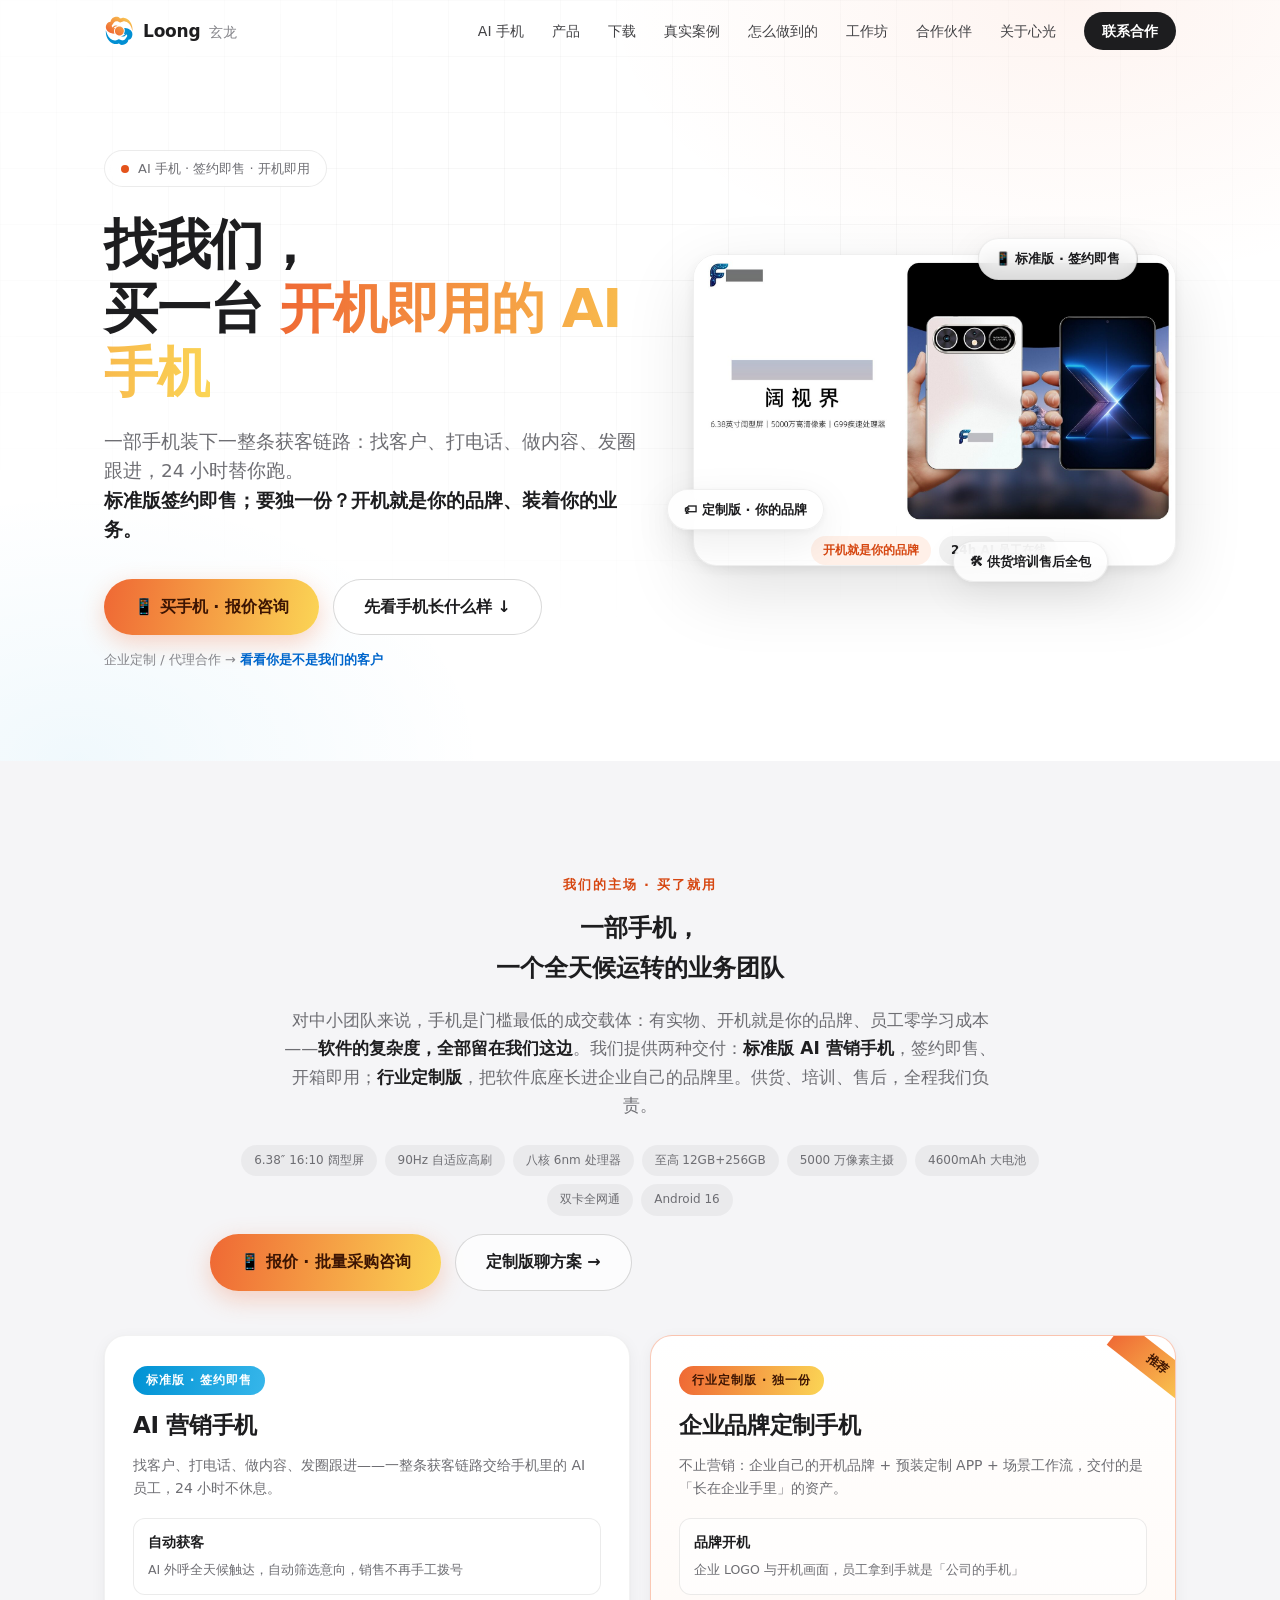
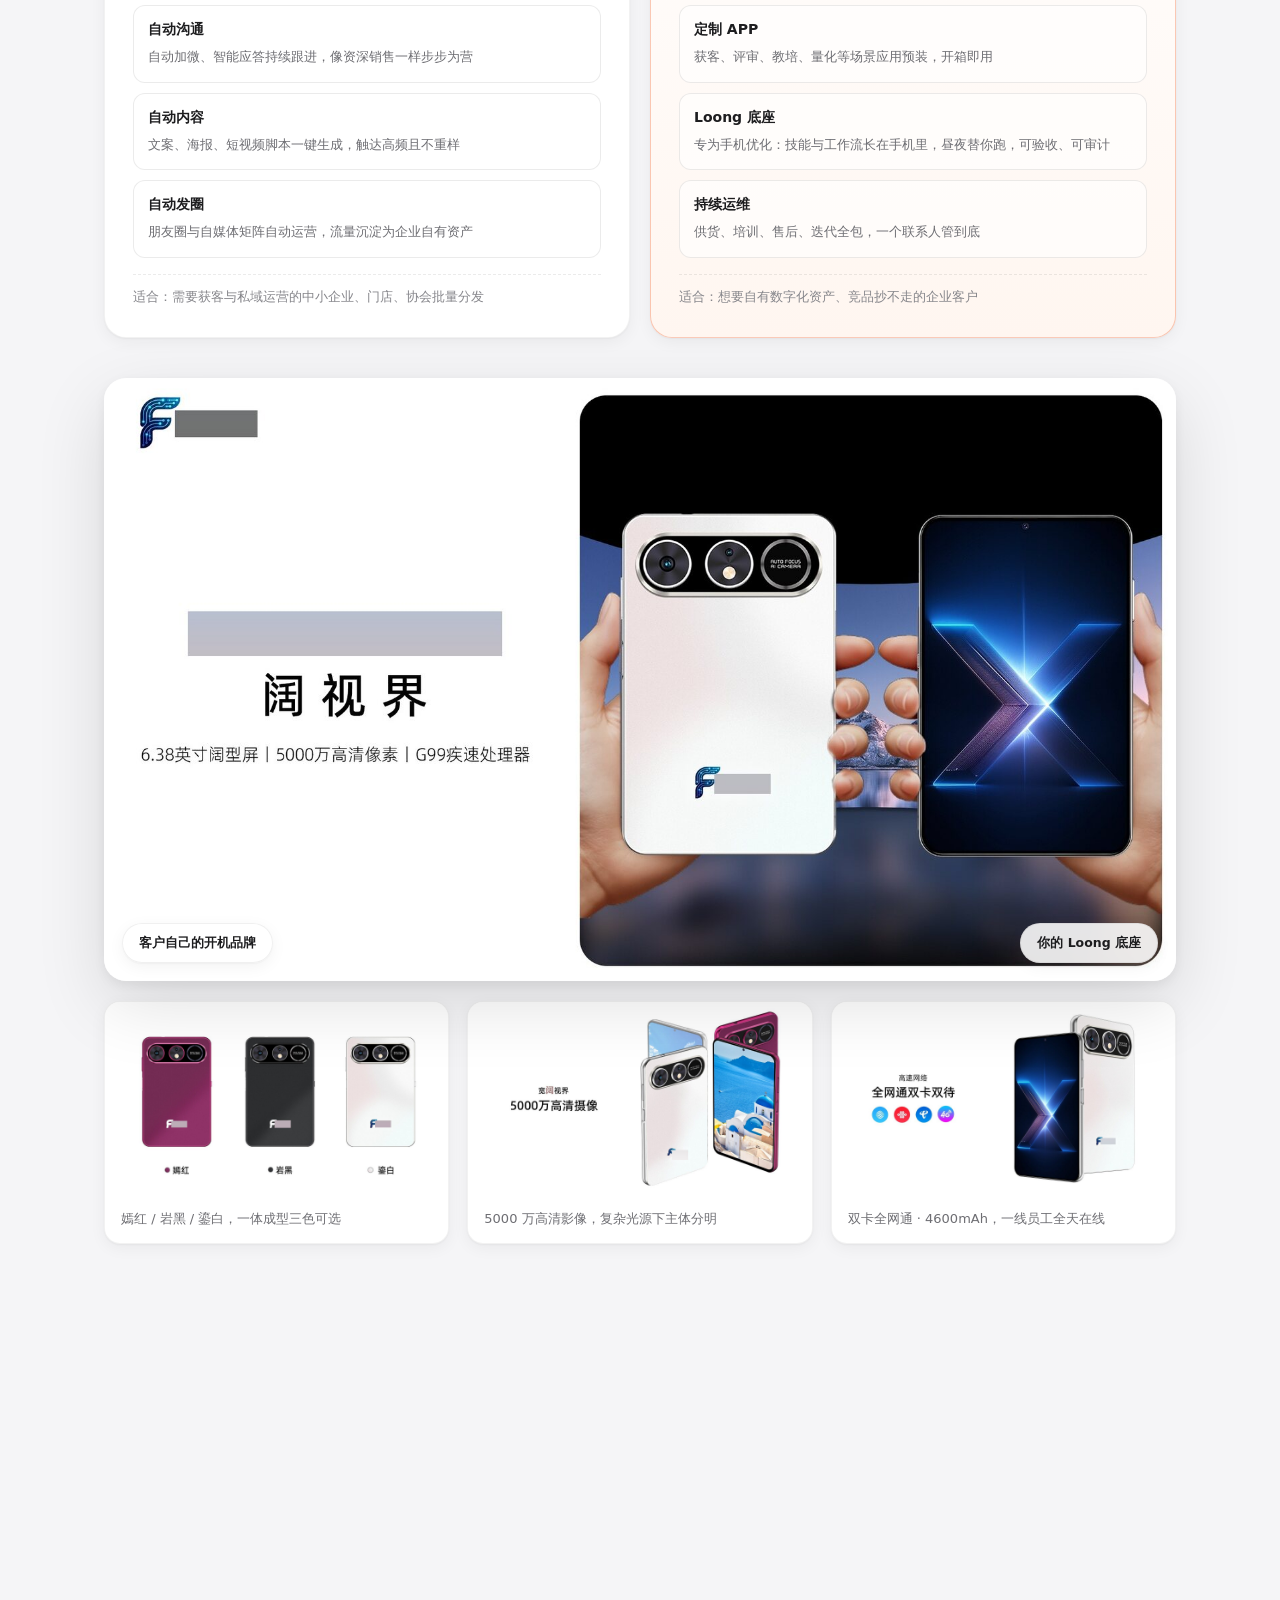
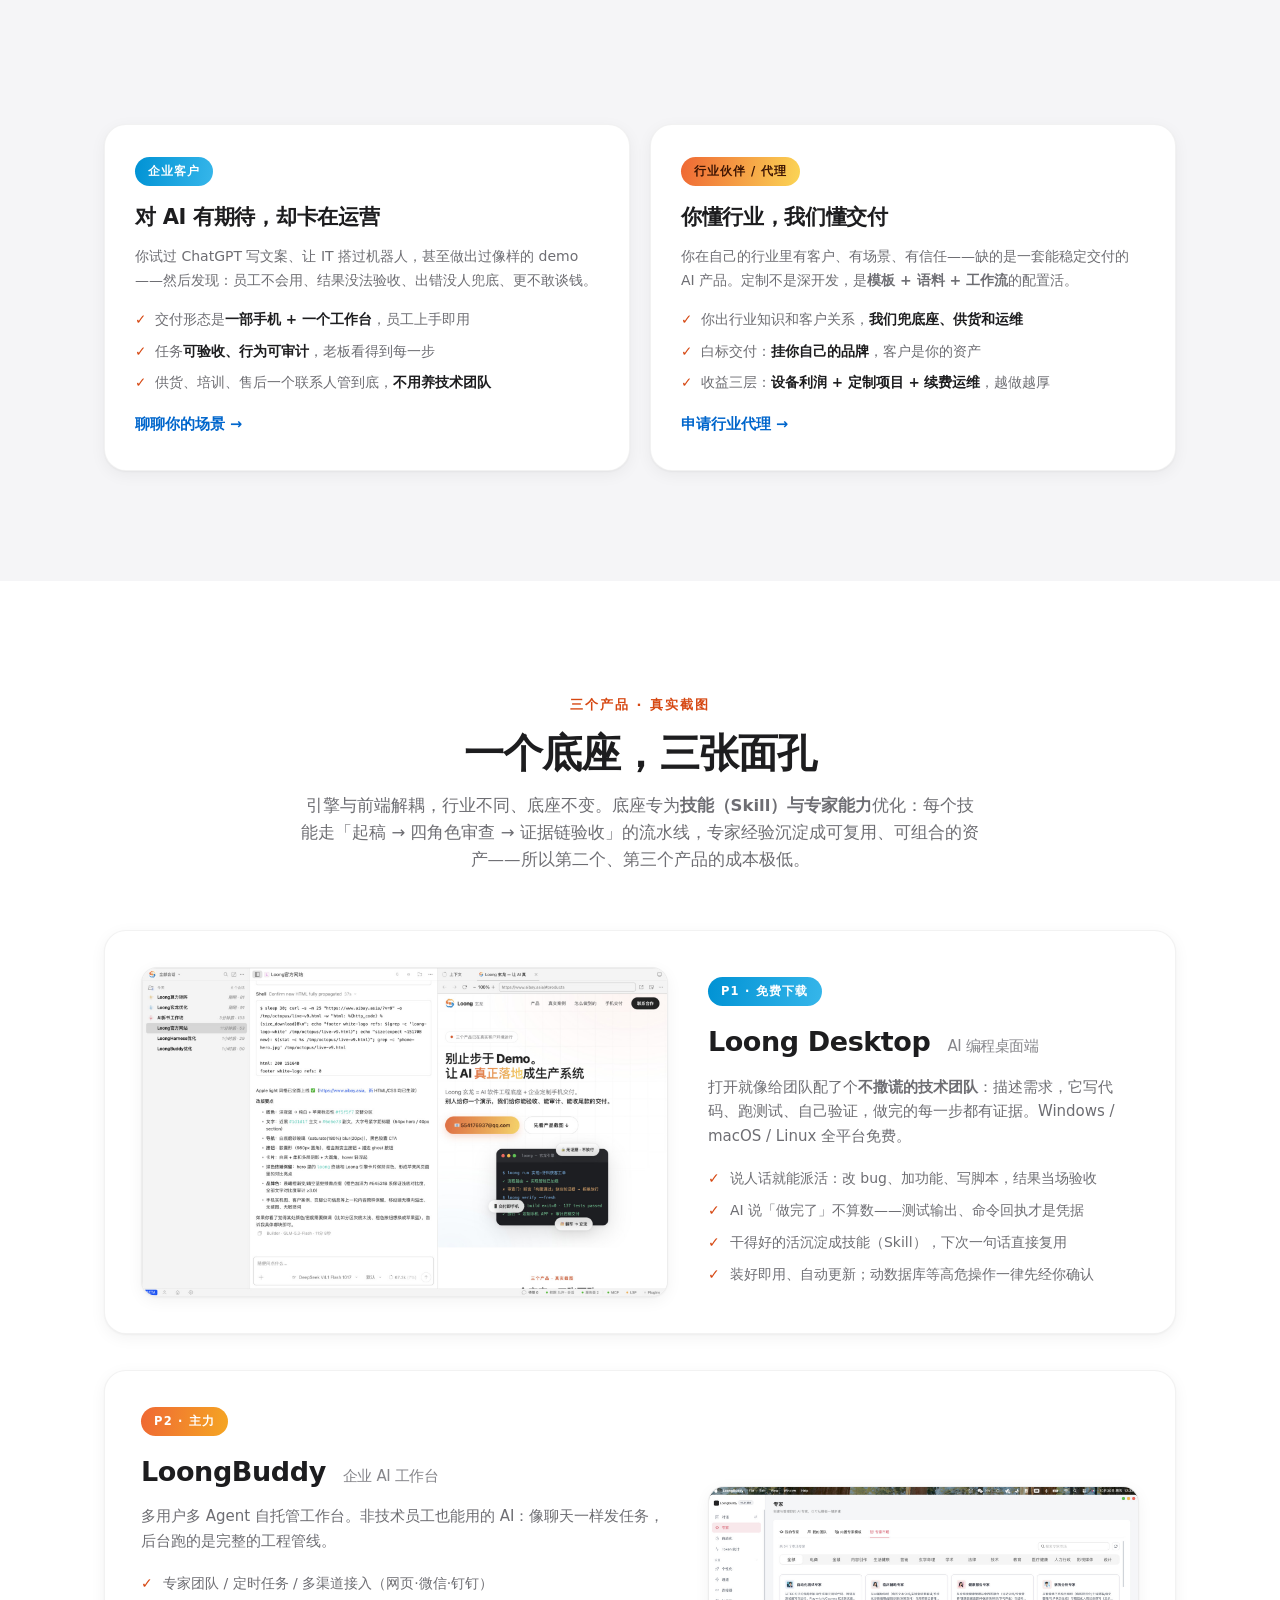
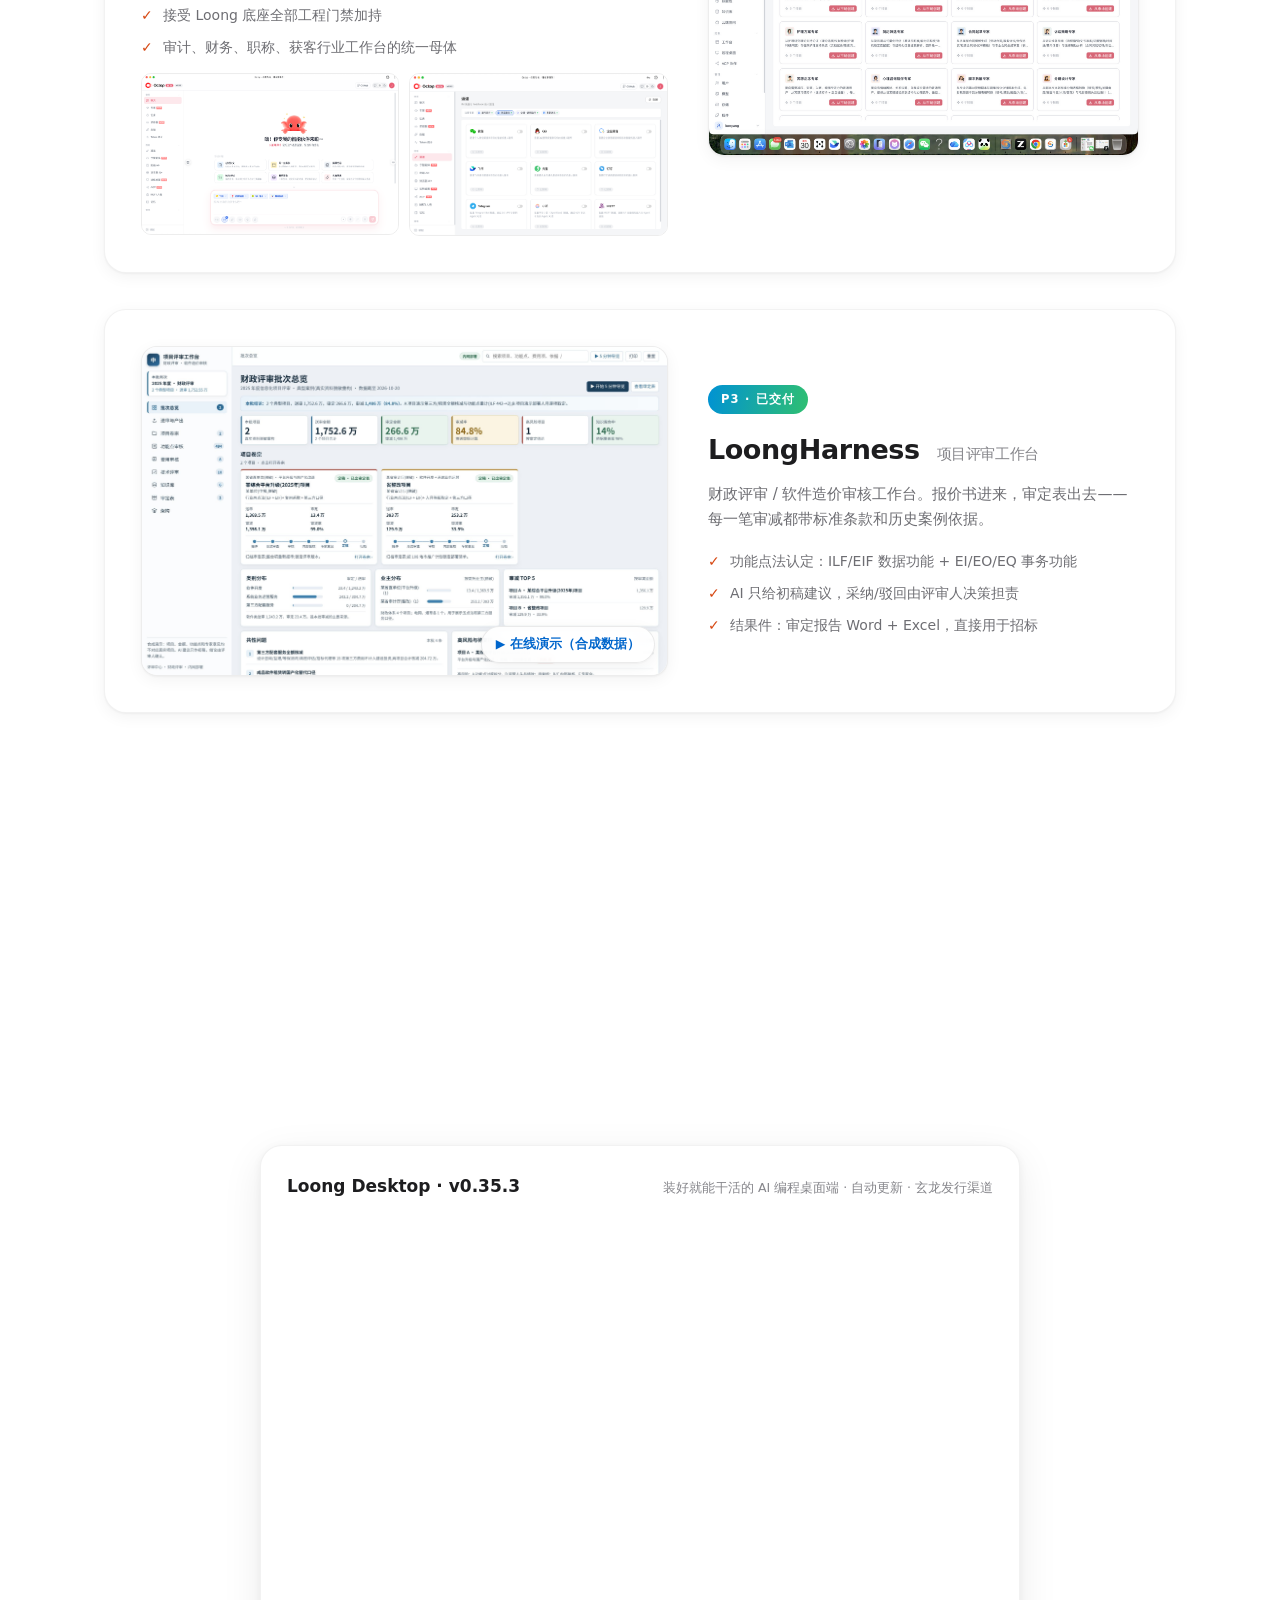
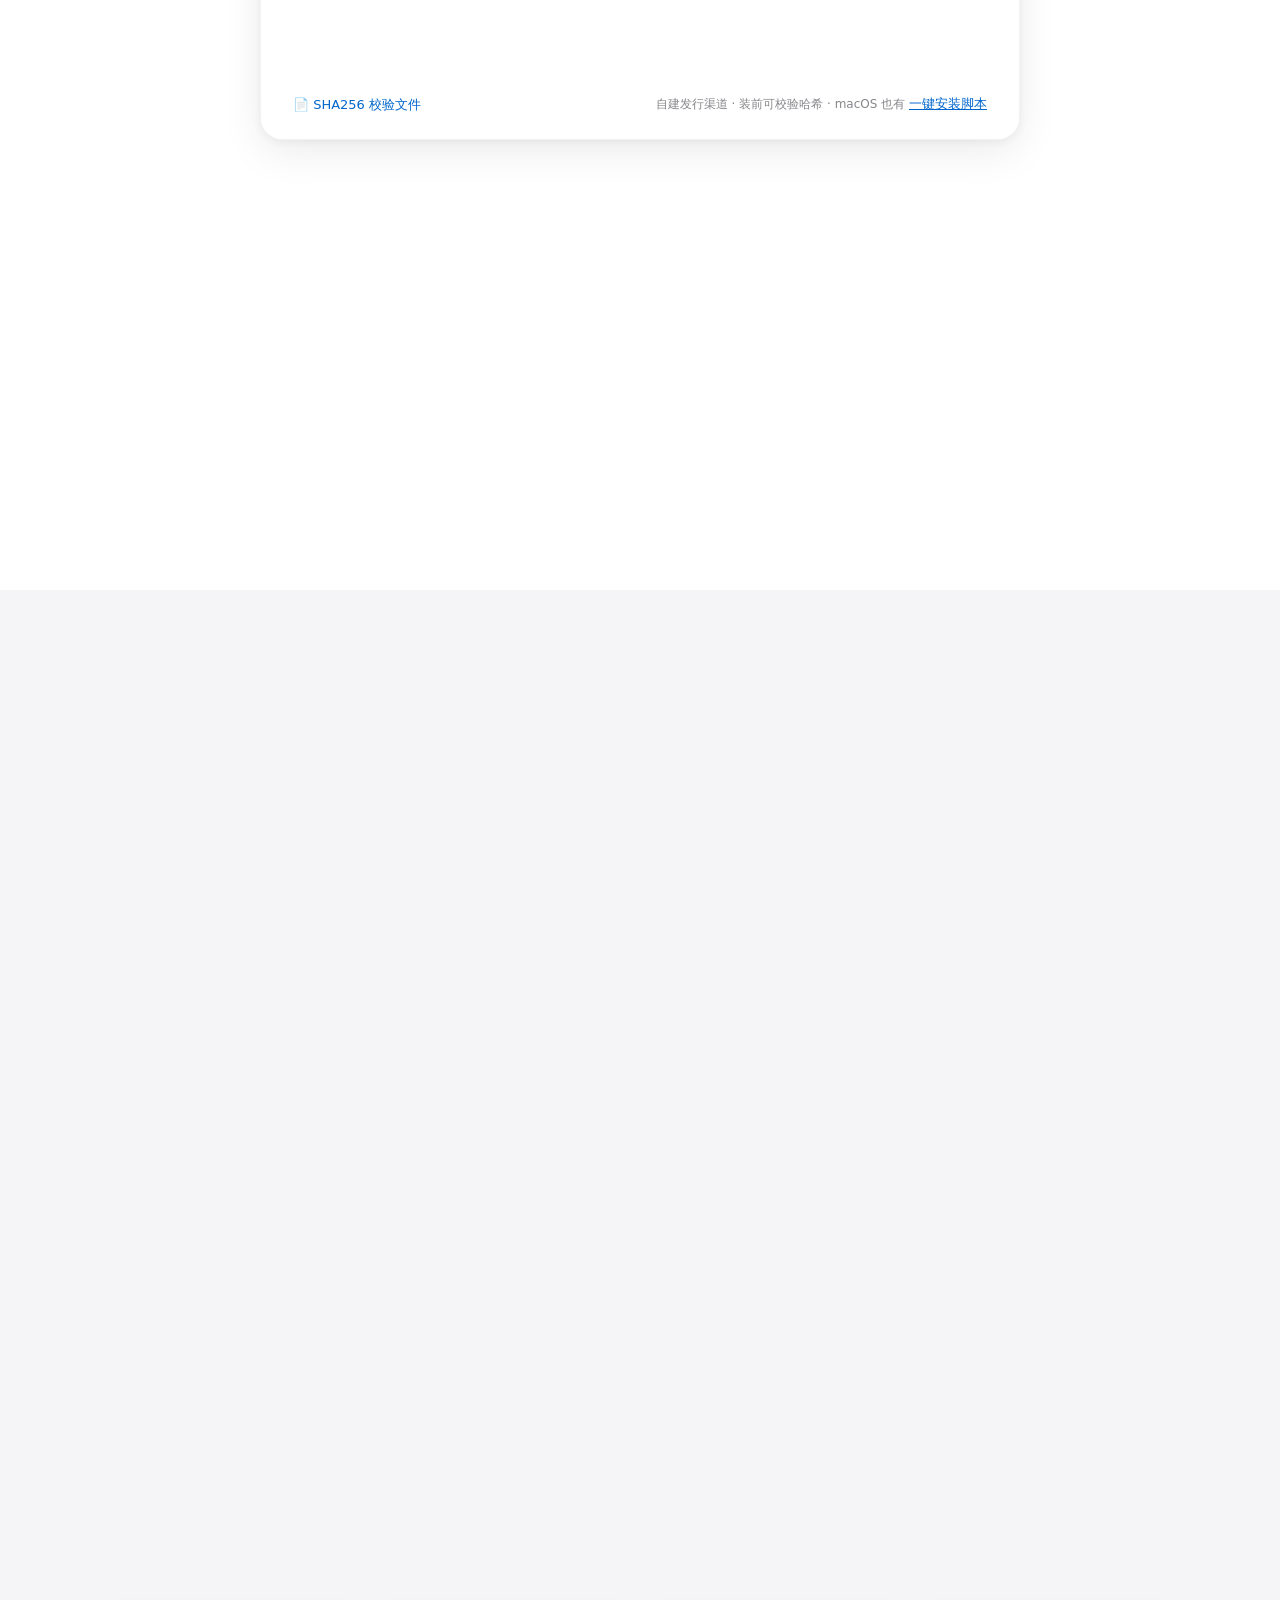
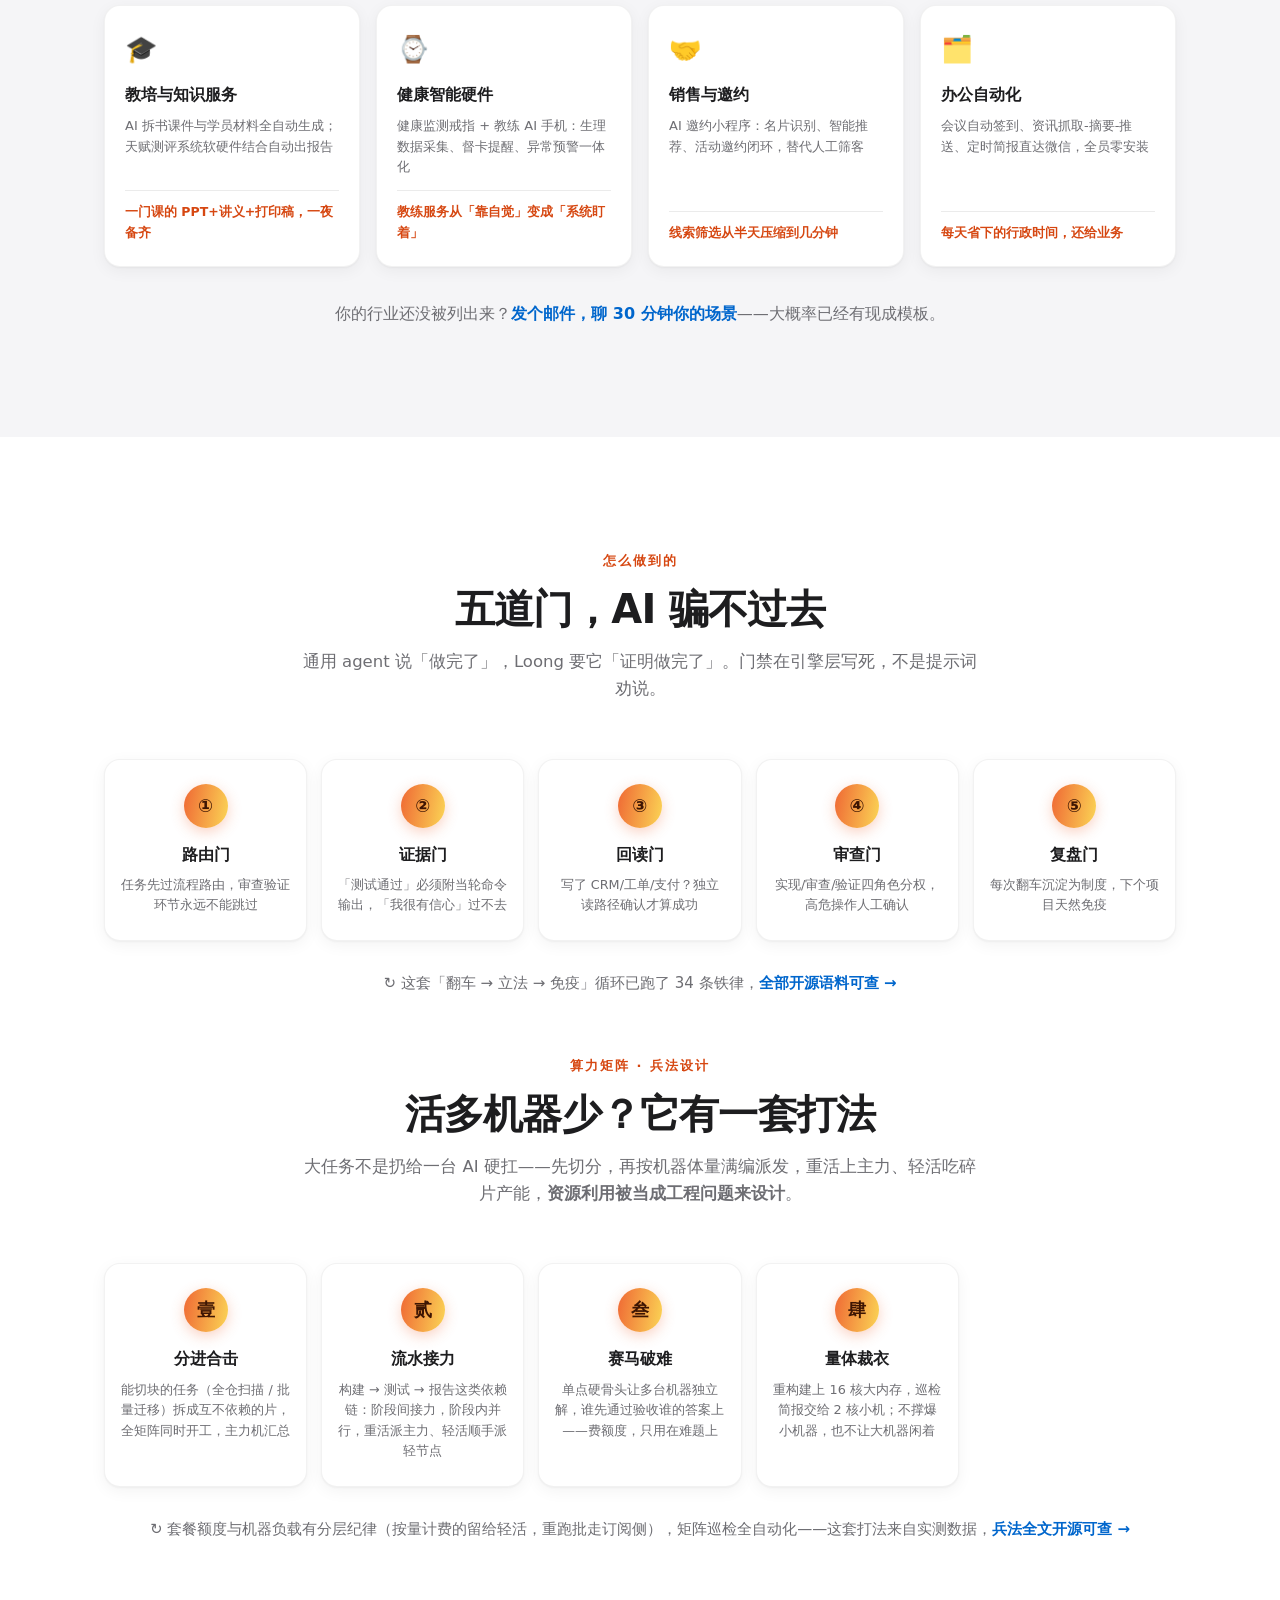
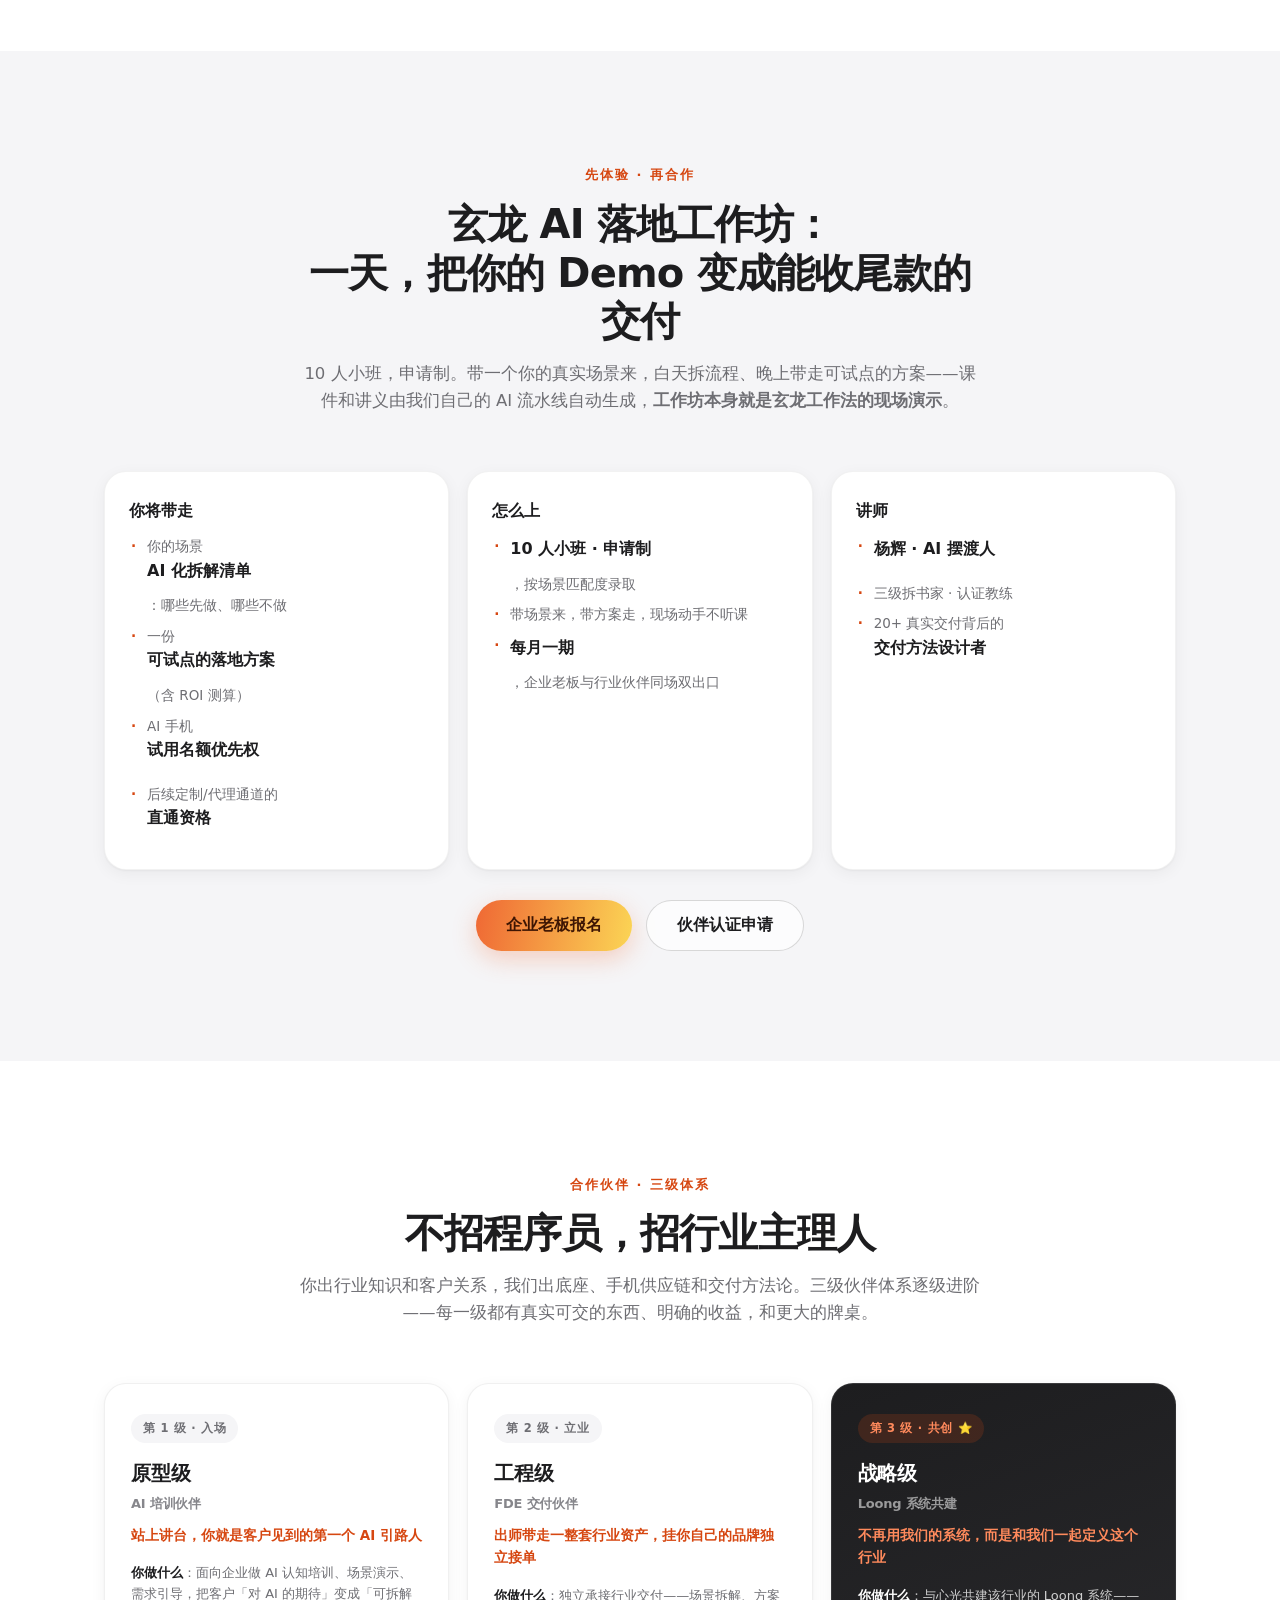
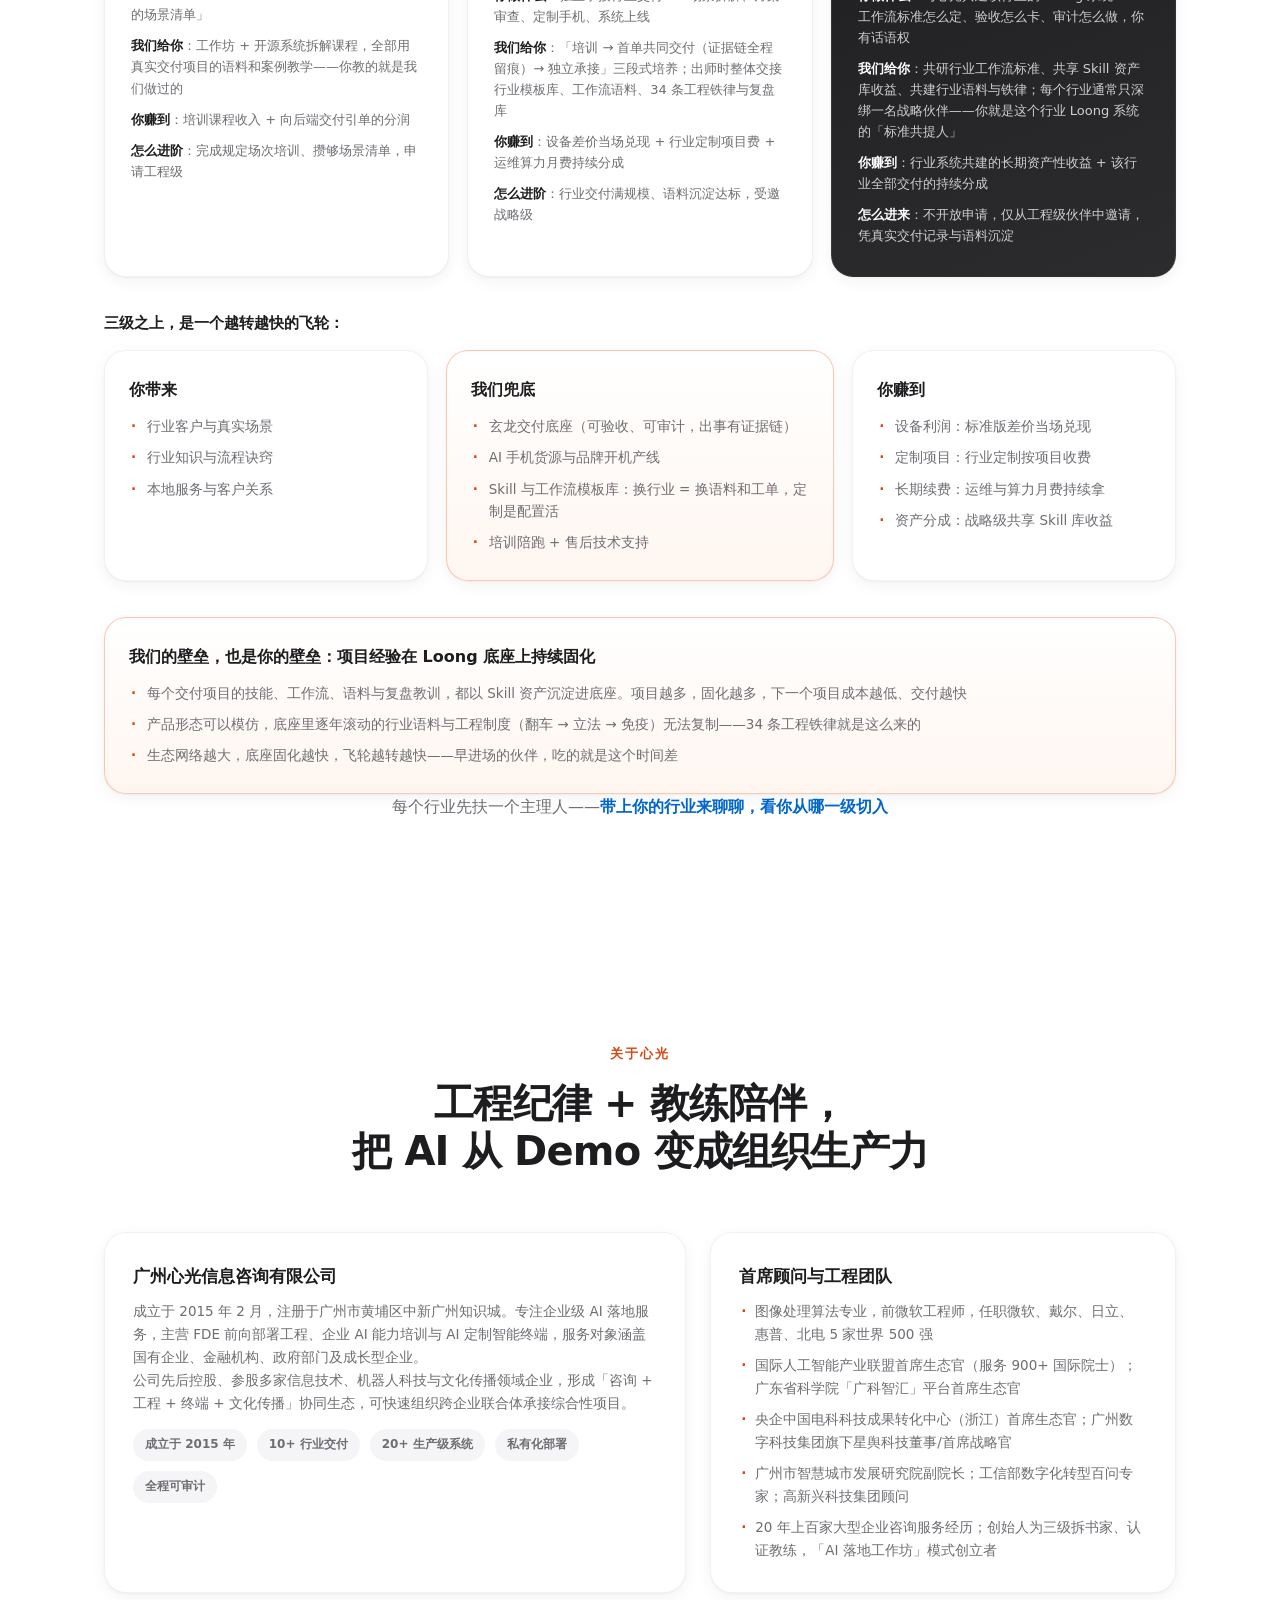
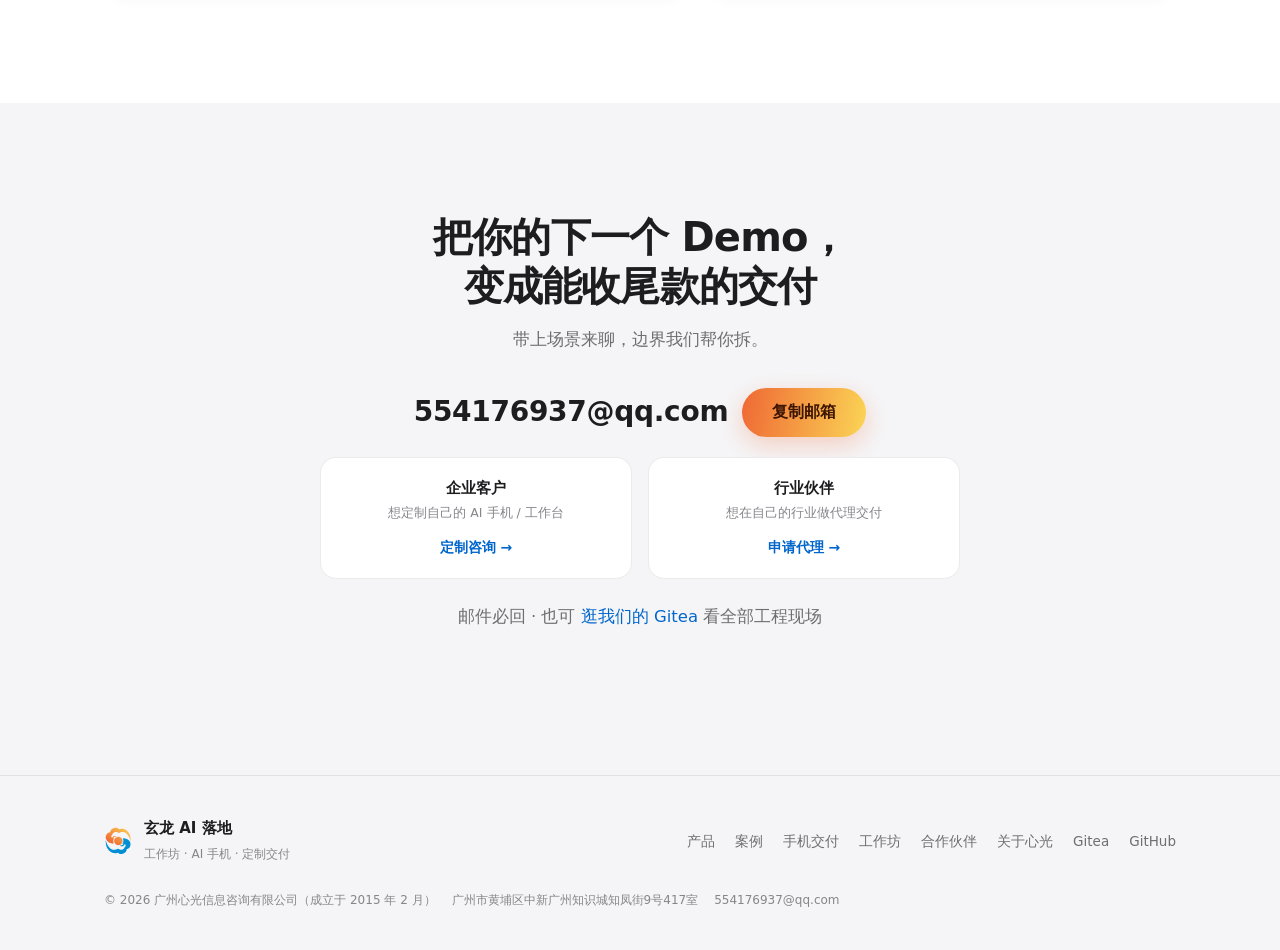
==== index.html @ 8d00c375 "case 区主案例换为 AI 智能体获客系统（白标），政务评审降为行业卡并去除金额数字" ====
<!DOCTYPE html>
<html lang="zh-CN">
<head>
<meta charset="UTF-8">
<meta name="viewport" content="width=device-width, initial-scale=1.0">
<title>玄龙 AI 手机 — 开机即用的 AI 营销手机 · 标准版与行业定制</title>
<meta name="description" content="玄龙 AI 手机：找客户、打电话、做内容、发圈跟进，一整条获客链路 24 小时替你跑。标准版签约即售，行业定制版开机就是你的品牌。供货培训售后全包。咨询：554176937@qq.com">
<meta property="og:title" content="玄龙 AI 手机 — 开机即用的 AI 营销手机">
<meta property="og:description" content="AI 手机签约即售 · 开机即用 · 行业定制开机就是你的品牌 · 供货培训售后全包 · 554176937@qq.com">
<meta property="og:type" content="website">
<meta property="og:url" content="https://www.aibay.asia/">
<meta property="og:image" content="https://www.aibay.asia/assets/shots/phone-hero.jpg">
<link rel="icon" href="assets/favicon.ico" sizes="any">
<link rel="icon" type="image/svg+xml" href="assets/loong-logo.svg">
<link rel="apple-touch-icon" href="assets/loong-logo-256.png">
<link rel="stylesheet" href="css/style.css">
</head>
<body>

<nav class="nav" id="nav">
  <div class="nav-inner">
    <a class="brand" href="#top">
      <img src="assets/loong-logo.svg" alt="Loong" class="brand-logo">
      <span class="brand-name">Loong <em>玄龙</em></span>
    </a>
    <button class="nav-toggle" id="navToggle" aria-label="菜单"><span></span><span></span><span></span></button>
    <div class="nav-links" id="navLinks">
      <a href="#phone">AI 手机</a>
      <a href="#products">产品</a>
      <a href="#download">下载</a>
      <a href="#case">真实案例</a>
      <a href="#how">怎么做到的</a>
      <a href="#workshop">工作坊</a>
      <a href="#partner">合作伙伴</a>
      <a href="#about">关于心光</a>
      <a href="#contact" class="nav-cta">联系合作</a>
    </div>
  </div>
</nav>

<header class="hero" id="top">
  <div class="hero-bg"></div>
  <div class="container hero-inner">
    <div class="hero-copy">
      <div class="hero-badge"><span class="pulse"></span>AI 手机 · 签约即售 · 开机即用</div>
      <h1>找我们，<br>买一台 <span class="grad">开机即用的 AI 手机</span></h1>
      <p class="hero-sub">
        一部手机装下一整条获客链路：找客户、打电话、做内容、发圈跟进，24 小时替你跑。<br>
        <strong>标准版签约即售；要独一份？开机就是你的品牌、装着你的业务。</strong>
      </p>
      <div class="hero-actions">
        <a href="mailto:554176937@qq.com?subject=AI手机购买咨询" class="btn btn-primary">📱 买手机 · 报价咨询</a>
        <a href="#phone" class="btn btn-ghost">先看手机长什么样 ↓</a>
      </div>
      <p class="hero-alt">企业定制 / 代理合作 → <a href="#fit">看看你是不是我们的客户</a></p>
    </div>
    <div class="hero-visual">
      <figure class="hero-phone">
        <img src="assets/shots/phone-hero.jpg" alt="AI 营销手机实机" fetchpriority="high">
        <figcaption><span class="pc-1">开机就是你的品牌</span><span class="pc-2">24h AI 员工在线</span></figcaption>
      </figure>
      <div class="hero-chip chip-1">📱 标准版 · 签约即售</div>
      <div class="hero-chip chip-2">🏷 定制版 · 你的品牌</div>
      <div class="hero-chip chip-3">🛠 供货培训售后全包</div>
    </div>
  </div>
</header>

<section class="section section-alt" id="phone">
  <div class="container">
    <div class="phone-head">
      <span class="kicker">我们的主场 · 买了就用</span>
      <h2>一部手机，<br>一个全天候运转的业务团队</h2>
      <p class="lead">
        对中小团队来说，手机是门槛最低的成交载体：有实物、开机就是你的品牌、员工零学习成本——<b>软件的复杂度，全部留在我们这边</b>。我们提供两种交付：<b>标准版 AI 营销手机</b>，签约即售、开箱即用；<b>行业定制版</b>，把软件底座长进企业自己的品牌里。供货、培训、售后，全程我们负责。
      </p>
      <div class="phone-specs">
        <span>6.38″ 16:10 阔型屏</span><span>90Hz 自适应高刷</span><span>八核 6nm 处理器</span>
        <span>至高 12GB+256GB</span><span>5000 万像素主摄</span><span>4600mAh 大电池</span>
        <span>双卡全网通</span><span>Android 16</span>
      </div>
      <div class="phone-actions">
        <a href="mailto:554176937@qq.com?subject=AI手机购买咨询" class="btn btn-primary">📱 报价 · 批量采购咨询</a>
        <a href="mailto:554176937@qq.com?subject=行业定制手机咨询" class="btn btn-ghost">定制版聊方案 →</a>
      </div>
    </div>

    <div class="phone-lines">
      <div class="phone-line">
        <div class="pl-tag">标准版 · 签约即售</div>
        <h3>AI 营销手机</h3>
        <p class="pl-lead">找客户、打电话、做内容、发圈跟进——一整条获客链路交给手机里的 AI 员工，24 小时不休息。</p>
        <div class="engines-grid">
          <div class="eng"><b>自动获客</b><span>AI 外呼全天候触达，自动筛选意向，销售不再手工拨号</span></div>
          <div class="eng"><b>自动沟通</b><span>自动加微、智能应答持续跟进，像资深销售一样步步为营</span></div>
          <div class="eng"><b>自动内容</b><span>文案、海报、短视频脚本一键生成，触达高频且不重样</span></div>
          <div class="eng"><b>自动发圈</b><span>朋友圈与自媒体矩阵自动运营，流量沉淀为企业自有资产</span></div>
        </div>
        <div class="pl-foot">适合：需要获客与私域运营的中小企业、门店、协会批量分发</div>
      </div>
      <div class="phone-line phone-line-hot">
        <div class="pl-tag">行业定制版 · 独一份</div>
        <h3>企业品牌定制手机</h3>
        <p class="pl-lead">不止营销：企业自己的开机品牌 + 预装定制 APP + 场景工作流，交付的是「长在企业手里」的资产。</p>
        <div class="engines-grid">
          <div class="eng"><b>品牌开机</b><span>企业 LOGO 与开机画面，员工拿到手就是「公司的手机」</span></div>
          <div class="eng"><b>定制 APP</b><span>获客、评审、教培、量化等场景应用预装，开箱即用</span></div>
          <div class="eng"><b>Loong 底座</b><span>专为手机优化：技能与工作流长在手机里，昼夜替你跑，可验收、可审计</span></div>
          <div class="eng"><b>持续运维</b><span>供货、培训、售后、迭代全包，一个联系人管到底</span></div>
        </div>
        <div class="pl-foot">适合：想要自有数字化资产、竞品抄不走的企业客户</div>
      </div>
    </div>

    <figure class="phone-hero">
      <img src="assets/shots/phone-hero.jpg" alt="AI 定制手机实机" loading="lazy">
      <figcaption><span class="pc-1">客户自己的开机品牌</span><span class="pc-2">你的 Loong 底座</span></figcaption>
    </figure>
    <div class="phone-strip">
      <figure><img src="assets/shots/phone-colors.jpg" alt="三种配色" loading="lazy"><figcaption>嫣红 / 岩黑 / 鎏白，一体成型三色可选</figcaption></figure>
      <figure><img src="assets/shots/phone-camera.jpg" alt="5000 万像素影像" loading="lazy"><figcaption>5000 万高清影像，复杂光源下主体分明</figcaption></figure>
      <figure><img src="assets/shots/phone-network.jpg" alt="双卡全网通" loading="lazy"><figcaption>双卡全网通 · 4600mAh，一线员工全天在线</figcaption></figure>
    </div>
  </div>
</section>


<section class="section section-alt" id="fit">
  <div class="container">
    <div class="section-head center">
      <span class="kicker">适合谁 · 对号入座</span>
      <h2>Demo 你已经做得出，<br>接下来交给我们</h2>
      <p>手机只是入口。买完之后，你会想往哪走？我们不服务两类人：只要 PPT 的，和想自己搭基建的。我们服务中间最大的一群人——</p>
    </div>
    <div class="fit-grid">
      <div class="fit-card">
        <div class="fit-tag t-a">企业客户</div>
        <h3>对 AI 有期待，却卡在运营</h3>
        <p>你试过 ChatGPT 写文案、让 IT 搭过机器人，甚至做出过像样的 demo——然后发现：员工不会用、结果没法验收、出错没人兜底、更不敢谈钱。</p>
        <ul>
          <li>交付形态是<b>一部手机 + 一个工作台</b>，员工上手即用</li>
          <li>任务<b>可验收、行为可审计</b>，老板看得到每一步</li>
          <li>供货、培训、售后一个联系人管到底，<b>不用养技术团队</b></li>
        </ul>
        <a class="fit-cta" href="mailto:554176937@qq.com?subject=企业定制咨询">聊聊你的场景 →</a>
      </div>
      <div class="fit-card">
        <div class="fit-tag t-b">行业伙伴 / 代理</div>
        <h3>你懂行业，我们懂交付</h3>
        <p>你在自己的行业里有客户、有场景、有信任——缺的是一套能稳定交付的 AI 产品。定制不是深开发，是<b>模板 + 语料 + 工作流</b>的配置活。</p>
        <ul>
          <li>你出行业知识和客户关系，<b>我们兜底座、供货和运维</b></li>
          <li>白标交付：<b>挂你自己的品牌</b>，客户是你的资产</li>
          <li>收益三层：<b>设备利润 + 定制项目 + 续费运维</b>，越做越厚</li>
        </ul>
        <a class="fit-cta" href="mailto:554176937@qq.com?subject=代理合作申请">申请行业代理 →</a>
      </div>
    </div>
  </div>
</section>

<section class="section" id="products">
  <div class="container">
    <div class="section-head center">
      <span class="kicker">三个产品 · 真实截图</span>
      <h2>一个底座，三张面孔</h2>
      <p>引擎与前端解耦，行业不同、底座不变。底座专为<b>技能（Skill）与专家能力</b>优化：每个技能走「起稿 → 四角色审查 → 证据链验收」的流水线，专家经验沉淀成可复用、可组合的资产——所以第二个、第三个产品的成本极低。</p>
    </div>
    <div class="prod-list">

      <div class="prod-card">
        <div class="prod-shot img-shot">
          <img src="assets/shots/loong-ui.jpg" alt="Loong 玄龙引擎界面" loading="lazy">
        </div>
        <div class="prod-info">
          <div class="prod-tag t1">P1 · 免费下载</div>
          <h3>Loong Desktop <span>AI 编程桌面端</span></h3>
          <p>打开就像给团队配了个<b>不撒谎的技术团队</b>：描述需求，它写代码、跑测试、自己验证，做完的每一步都有证据。Windows / macOS / Linux 全平台免费。</p>
          <ul>
            <li>说人话就能派活：改 bug、加功能、写脚本，结果当场验收</li>
            <li>AI 说「做完了」不算数——测试输出、命令回执才是凭据</li>
            <li>干得好的活沉淀成技能（Skill），下次一句话直接复用</li>
            <li>装好即用、自动更新；动数据库等高危操作一律先经你确认</li>
          </ul>
        </div>
      </div>

      <div class="prod-card reverse">
        <div class="prod-shot img-shot">
          <img src="assets/shots/buddy-market.jpg" alt="LoongBuddy 专家市场界面" loading="lazy">
        </div>
        <div class="prod-info">
          <div class="prod-tag t2">P2 · 主力</div>
          <h3>LoongBuddy <span>企业 AI 工作台</span></h3>
          <p>多用户多 Agent 自托管工作台。非技术员工也能用的 AI：像聊天一样发任务，后台跑的是完整的工程管线。</p>
          <ul>
            <li>专家团队 / 定时任务 / 多渠道接入（网页·微信·钉钉）</li>
            <li>接受 Loong 底座全部工程门禁加持</li>
            <li>审计、财务、职称、获客行业工作台的统一母体</li>
          </ul>
          <div class="shot-row">
            <img src="assets/shots/buddy-chat.png" alt="对话界面" loading="lazy">
            <img src="assets/shots/buddy-channels.png" alt="渠道接入" loading="lazy">
          </div>
        </div>
      </div>

      <div class="prod-card">
        <div class="prod-shot img-shot">
          <img src="assets/shots/loongharness-live.jpg" alt="LoongHarness 评审工作台" loading="lazy">
          <a class="shot-link" href="https://kenyanghui.github.io/dsh-workbench/" target="_blank" rel="noopener">▶ 在线演示（合成数据）</a>
        </div>
        <div class="prod-info">
          <div class="prod-tag t3">P3 · 已交付</div>
          <h3>LoongHarness <span>项目评审工作台</span></h3>
          <p>财政评审 / 软件造价审核工作台。报价书进来，审定表出去——每一笔审减都带标准条款和历史案例依据。</p>
          <ul>
            <li>功能点法认定：ILF/EIF 数据功能 + EI/EO/EQ 事务功能</li>
            <li>AI 只给初稿建议，采纳/驳回由评审人决策担责</li>
            <li>结果件：审定报告 Word + Excel，直接用于招标</li>
          </ul>
        </div>
      </div>

    </div>
  </div>
</section>

<section class="section" id="download">
  <div class="container">
    <div class="section-head center">
      <span class="kicker">免费下载 · 开箱即用</span>
      <h2>三个产品，两种打开方式</h2>
      <p>桌面端全平台<b>免费直装</b>，装好自动更新；工作台与评审台面向企业与伙伴开放申请。所有安装包均提供 SHA256 校验。</p>
    </div>

    <div class="dl-box">
      <div class="dl-title">
        <span class="dl-ver">Loong Desktop · v0.35.3</span>
        <span class="dl-note">装好就能干活的 AI 编程桌面端 · 自动更新 · 玄龙发行渠道</span>
      </div>
        <a class="dl-row" data-os="win" href="http://106.53.176.184:8001/desktop-beta/loong-desktop-win-x64.exe">
        <svg viewBox="0 0 24 24" class="dl-ico"><path fill="currentColor" d="M3 5.5 10.5 4.4v7.1H3V5.5zm0 13 7.5 1.1v-7H3v5.9zM11.5 4.2 21 3v8.5h-9.5V4.2zm0 15.6L21 21v-8.5h-9.5v7.3z"/></svg>
        <div class="dl-meta"><b>Windows</b><span>10/11 x64 · .exe 安装包 · 118 MB</span></div>
        <span class="dl-btn">下载</span>
      </a>
        <a class="dl-row" data-os="mac-arm" href="http://106.53.176.184:8001/desktop-beta/loong-desktop-mac-arm64.zip">
        <svg viewBox="0 0 24 24" class="dl-ico"><path fill="currentColor" d="M16.4 12.8c0-2.4 2-3.6 2.1-3.7-1.1-1.7-2.9-1.9-3.5-1.9-1.5-.2-2.9.9-3.7.9-.8 0-1.9-.9-3.2-.9-1.6 0-3.1 1-4 2.4-1.7 2.9-.4 7.2 1.2 9.6.8 1.2 1.8 2.5 3 2.4 1.2 0 1.7-.8 3.2-.8s1.9.8 3.2.8c1.3 0 2.2-1.2 3-2.3.9-1.4 1.3-2.7 1.3-2.8-.1 0-2.6-1-2.6-3.7zM14 5.6c.7-.8 1.1-1.9 1-3.1-1 0-2.2.7-2.9 1.5-.6.7-1.2 1.9-1 3 1.1.1 2.2-.6 2.9-1.4z"/></svg>
        <div class="dl-meta"><b>macOS · Apple Silicon</b><span>M1/M2/M3/M4 · .zip · 127 MB</span></div>
        <span class="dl-btn">下载</span>
      </a>
        <a class="dl-row" data-os="mac-intel" href="http://106.53.176.184:8001/desktop-beta/loong-desktop-mac-x64.zip">
        <svg viewBox="0 0 24 24" class="dl-ico"><path fill="currentColor" d="M16.4 12.8c0-2.4 2-3.6 2.1-3.7-1.1-1.7-2.9-1.9-3.5-1.9-1.5-.2-2.9.9-3.7.9-.8 0-1.9-.9-3.2-.9-1.6 0-3.1 1-4 2.4-1.7 2.9-.4 7.2 1.2 9.6.8 1.2 1.8 2.5 3 2.4 1.2 0 1.7-.8 3.2-.8s1.9.8 3.2.8c1.3 0 2.2-1.2 3-2.3.9-1.4 1.3-2.7 1.3-2.8-.1 0-2.6-1-2.6-3.7zM14 5.6c.7-.8 1.1-1.9 1-3.1-1 0-2.2.7-2.9 1.5-.6.7-1.2 1.9-1 3 1.1.1 2.2-.6 2.9-1.4z"/></svg>
        <div class="dl-meta"><b>macOS · Intel</b><span>x64 · .zip · 130 MB</span></div>
        <span class="dl-btn">下载</span>
      </a>
        <a class="dl-row" data-os="linux" href="http://106.53.176.184:8001/desktop-beta/loong-desktop-linux-x86_64.AppImage">
        <svg viewBox="0 0 24 24" class="dl-ico"><path fill="currentColor" d="M12 2c-2 0-3 1.5-3 3.4 0 1.6.6 2.6.6 4 0 .5-.2 1-.9 1.7-1 1-2.7 2.4-2.7 5 0 3 2.7 5.9 6 5.9s6-2.9 6-5.9c0-2.6-1.7-4-2.7-5-.7-.7-.9-1.2-.9-1.7 0-1.4.6-2.4.6-4C15 3.5 14 2 12 2zm-1.3 3.1c.4 0 .7.5.7 1.2s-.3 1.2-.7 1.2c-.4 0-.7-.5-.7-1.2s.3-1.2.7-1.2zm2.6 0c.4 0 .7.5.7 1.2s-.3 1.2-.7 1.2c-.4 0-.7-.5-.7-1.2s.3-1.2.7-1.2z"/></svg>
        <div class="dl-meta"><b>Linux</b><span>x86_64 · .AppImage 免安装 · 136 MB</span></div>
        <span class="dl-btn">下载</span>
      </a>
        <a class="dl-row dl-row-2" href="http://106.53.176.184:8001/desktop-beta/loong-desktop-linux-amd64.deb">
        <div class="dl-meta"><b>Linux · .deb</b><span>Debian / Ubuntu · 105 MB</span></div>
        <span class="dl-btn">下载</span>
      </a>
      <div class="dl-foot">
        <a href="http://106.53.176.184:8001/desktop-beta/SHA256SUMS-desktop.txt">📄 SHA256 校验文件</a>
        <span>自建发行渠道 · 装前可校验哈希 · macOS 也有 <a href="http://106.53.176.184:8001/desktop-beta/install-loong-mac.sh" style="text-decoration:underline">一键安装脚本</a></span>
      </div>
    </div>

    <div class="dl-apply">
      <div class="dl-card">
        <b>LoongBuddy · 企业 AI 工作台 <span class="dl-ver-tag">v1.0.3b1</span></b>
        <p>多用户多 Agent 自托管。装上就能用；企业与代理伙伴可另行申请场景陪跑。</p>
        <a href="https://gitea.aibay.asia/Loong/LoongBuddy/releases/download/v1.0.3b1/LoongBuddy-windows-amd64-1.0.3b1.exe" class="dl-cta">Windows · .exe (225 MB) ↓</a>
        <a href="https://gitea.aibay.asia/Loong/LoongBuddy/releases/download/v1.0.3b1/LoongBuddy-portable-windows-amd64-1.0.3b1.zip" class="dl-cta dl-cta-2">Windows · 免安装 .zip (212 MB) ↓</a>
        <a href="https://gitea.aibay.asia/Loong/LoongBuddy/releases/download/v1.0.3b1/LoongBuddy-desktop-darwin-amd64-1.0.3b1.dmg" class="dl-cta dl-cta-2">macOS · .dmg (229 MB) ↓</a>
        <a href="https://gitea.aibay.asia/Loong/LoongBuddy/releases/download/v1.0.3b1/LoongBuddy-portable-darwin-amd64-1.0.3b1.zip" class="dl-cta dl-cta-2">macOS · 免安装 .zip (225 MB) ↓</a>
        <a href="https://gitea.aibay.asia/Loong/LoongBuddy/releases/download/v1.0.3b1/LoongBuddy-portable-linux-amd64-1.0.3b1.zip" class="dl-cta dl-cta-2">Linux · .zip (240 MB) ↓</a>
        <a href="mailto:554176937@qq.com?subject=工作台陪跑申请" class="dl-mail">场景陪跑申请 →</a>
      </div>
      <div class="dl-card">
        <b>LoongHarness · 评审工作台 <span class="dl-ver-tag">v1.0.4</span></b>
        <p>工单拆解到证据链验收的完整过程。合成数据在线演示，随开随看；也可下载私有化部署。</p>
        <a href="https://kenyanghui.github.io/dsh-workbench/" target="_blank" rel="noopener" class="dl-cta">▶ 在线演示</a>
        <a href="https://gitea.aibay.asia/Loong/LoongHarness/releases/download/v1.0.4/LoongHarness-1.0.4-workbench.zip" class="dl-cta dl-cta-2">下载 · workbench.zip (2 MB) ↓</a>
        <a href="https://gitea.aibay.asia/Loong/LoongHarness/releases/download/v1.0.4/SHA256SUMS.txt" class="dl-sha">📄 SHA256</a>
      </div>
    </div>
  </div>
</section>

<section class="section section-alt" id="case">
  <div class="container">
    <div class="section-head center">
      <span class="kicker">落地版图 · 20+ 交付</span>
      <h2>不只一个行业：玄龙的 AI 落地版图</h2>
      <p>同一套交付方法，已在政务、金融、教培、营销、健康硬件等 10+ 领域跑出真实系统。先看跑得最快的一个：</p>
    </div>

    <div class="case-band">
      <div class="case-cell">
        <b>24H × 365</b><span>全天候在线的超级员工</span>
      </div>
      <div class="case-arrow">→</div>
      <div class="case-cell">
        <b>4 引擎</b><span>获客 · 沟通 · 内容 · 发圈</span>
      </div>
      <div class="case-arrow">→</div>
      <div class="case-cell hot">
        <b>1 部手机</b><span>= 1 个业务团队</span>
      </div>
    </div>
    <div class="case-notes">
      <div class="case-note"><b>AI 智能体获客系统</b><span>「找客户、打电话、做内容、发圈跟进」整条获客链路交给 AI 员工：AI 外呼自动筛意向、自动加微智能应答、文案海报脚本一键生成、朋友圈矩阵自动运营</span></div>
      <div class="case-note"><b>为什么敢上量</b><span>34 条工程铁律 + 五道门禁：无证据不放行、外部写入必回读。获客话术与内容生成全程可控可审计，不是黑盒撒量</span></div>
      <div class="case-note"><b>规模化交付</b><span>以 AI 手机为载体成批交付：开机即用、员工零学习成本——这就是下面 20+ 交付的共同底座</span></div>
    </div>

    <div class="industry-grid">
      <div class="ind-card">
        <div class="ind-icon">🏛️</div>
        <b>政务评审</b>
        <p>财政评审 / 软件造价审核工作台，审定表自动成稿，甲方按审定价直接招标</p>
        <span class="ind-val">每笔审定可追溯，报告直接可用</span>
      </div>
      <div class="ind-card">
        <div class="ind-icon">📈</div>
        <b>AI 量化投资</b>
        <p>自进化期权系统、趋势轮动模拟盘、多智能体研究框架，收盘自动结算出日报</p>
        <span class="ind-val">每日日报自动推送，策略迭代零人工值守</span>
      </div>
      <div class="ind-card">
        <div class="ind-icon">📣</div>
        <b>内容营销获客</b>
        <p>公众号全自动产稿流水线：知识库挖素材→AI 成稿→合规双闸→定时群发</p>
        <span class="ind-val">每天 3 篇长文自动产出，获客内容不断更</span>
      </div>
      <div class="ind-card">
        <div class="ind-icon">📱</div>
        <b>移动 AI 工作台</b>
        <p>多租户 Android 指挥台：持仓、策略、会议、路演一屏掌控，含运营后台与内容网关</p>
        <span class="ind-val">老板在手机上看全局，出门不带电脑</span>
      </div>
      <div class="ind-card">
        <div class="ind-icon">🎓</div>
        <b>教培与知识服务</b>
        <p>AI 拆书课件与学员材料全自动生成；天赋测评系统软硬件结合自动出报告</p>
        <span class="ind-val">一门课的 PPT+讲义+打印稿，一夜备齐</span>
      </div>
      <div class="ind-card">
        <div class="ind-icon">⌚</div>
        <b>健康智能硬件</b>
        <p>健康监测戒指 + 教练 AI 手机：生理数据采集、督卡提醒、异常预警一体化</p>
        <span class="ind-val">教练服务从「靠自觉」变成「系统盯着」</span>
      </div>
      <div class="ind-card">
        <div class="ind-icon">🤝</div>
        <b>销售与邀约</b>
        <p>AI 邀约小程序：名片识别、智能推荐、活动邀约闭环，替代人工筛客</p>
        <span class="ind-val">线索筛选从半天压缩到几分钟</span>
      </div>
      <div class="ind-card">
        <div class="ind-icon">🗂️</div>
        <b>办公自动化</b>
        <p>会议自动签到、资讯抓取-摘要-推送、定时简报直达微信，全员零安装</p>
        <span class="ind-val">每天省下的行政时间，还给业务</span>
      </div>
    </div>

    <p class="case-cta">你的行业还没被列出来？<a href="mailto:554176937@qq.com?subject=行业落地方案">发个邮件，聊 30 分钟你的场景</a>——大概率已经有现成模板。</p>
  </div>
</section>

<section class="section" id="how">
  <div class="container">
    <div class="section-head center">
      <span class="kicker">怎么做到的</span>
      <h2>五道门，AI 骗不过去</h2>
      <p>通用 agent 说「做完了」，Loong 要它「证明做完了」。门禁在引擎层写死，不是提示词劝说。</p>
    </div>
    <div class="gates-visual">
      <div class="gatev">
        <div class="gatev-no">①</div>
        <h4>路由门</h4>
        <p>任务先过流程路由，审查验证环节永远不能跳过</p>
      </div>
      <div class="gatev">
        <div class="gatev-no">②</div>
        <h4>证据门</h4>
        <p>「测试通过」必须附当轮命令输出，「我很有信心」过不去</p>
      </div>
      <div class="gatev">
        <div class="gatev-no">③</div>
        <h4>回读门</h4>
        <p>写了 CRM/工单/支付？独立读路径确认才算成功</p>
      </div>
      <div class="gatev">
        <div class="gatev-no">④</div>
        <h4>审查门</h4>
        <p>实现/审查/验证四角色分权，高危操作人工确认</p>
      </div>
      <div class="gatev">
        <div class="gatev-no">⑤</div>
        <h4>复盘门</h4>
        <p>每次翻车沉淀为制度，下个项目天然免疫</p>
      </div>
    </div>
    <div class="loop-note">↻ 这套「翻车 → 立法 → 免疫」循环已跑了 34 条铁律，<a href="https://gitea.aibay.asia/Loong/loong-workflow" target="_blank" rel="noopener">全部开源语料可查 →</a></div>

    <div class="section-head center" style="margin-top:56px">
      <span class="kicker">算力矩阵 · 兵法设计</span>
      <h2>活多机器少？它有一套打法</h2>
      <p>大任务不是扔给一台 AI 硬扛——先切分，再按机器体量满编派发，重活上主力、轻活吃碎片产能，<b>资源利用被当成工程问题来设计</b>。</p>
    </div>
    <div class="gates-visual">
      <div class="gatev">
        <div class="gatev-no">壹</div>
        <h4>分进合击</h4>
        <p>能切块的任务（全仓扫描 / 批量迁移）拆成互不依赖的片，全矩阵同时开工，主力机汇总</p>
      </div>
      <div class="gatev">
        <div class="gatev-no">贰</div>
        <h4>流水接力</h4>
        <p>构建 → 测试 → 报告这类依赖链：阶段间接力，阶段内并行，重活派主力、轻活顺手派轻节点</p>
      </div>
      <div class="gatev">
        <div class="gatev-no">叁</div>
        <h4>赛马破难</h4>
        <p>单点硬骨头让多台机器独立解，谁先通过验收谁的答案上——费额度，只用在难题上</p>
      </div>
      <div class="gatev">
        <div class="gatev-no">肆</div>
        <h4>量体裁衣</h4>
        <p>重构建上 16 核大内存，巡检简报交给 2 核小机；不撑爆小机器，也不让大机器闲着</p>
      </div>
    </div>
    <div class="loop-note">↻ 套餐额度与机器负载有分层纪律（按量计费的留给轻活，重跑批走订阅侧），矩阵巡检全自动化——这套打法来自实测数据，<a href="https://gitea.aibay.asia/Loong/loong-workflow" target="_blank" rel="noopener">兵法全文开源可查 →</a></div>
  </div>
</section>

<section class="section section-alt" id="workshop">
  <div class="container">
    <div class="section-head center">
      <span class="kicker">先体验 · 再合作</span>
      <h2>玄龙 AI 落地工作坊：<br>一天，把你的 Demo 变成能收尾款的交付</h2>
      <p>10 人小班，申请制。带一个你的真实场景来，白天拆流程、晚上带走可试点的方案——课件和讲义由我们自己的 AI 流水线自动生成，<b>工作坊本身就是玄龙工作法的现场演示</b>。</p>
    </div>
    <div class="ws-grid">
      <div class="ws-card">
        <b>你将带走</b>
        <ul>
          <li>你的场景<b>AI 化拆解清单</b>：哪些先做、哪些不做</li>
          <li>一份<b>可试点的落地方案</b>（含 ROI 测算）</li>
          <li>AI 手机<b>试用名额优先权</b></li>
          <li>后续定制/代理通道的<b>直通资格</b></li>
        </ul>
      </div>
      <div class="ws-card">
        <b>怎么上</b>
        <ul>
          <li><b>10 人小班 · 申请制</b>，按场景匹配度录取</li>
          <li>带场景来，带方案走，现场动手不听课</li>
          <li><b>每月一期</b>，企业老板与行业伙伴同场双出口</li>
        </ul>
      </div>
      <div class="ws-card">
        <b>讲师</b>
        <ul>
          <li><b>杨辉 · AI 摆渡人</b></li>
          <li>三级拆书家 · 认证教练</li>
          <li>20+ 真实交付背后的<b>交付方法设计者</b></li>
        </ul>
      </div>
    </div>
    <div class="ws-cta">
      <button class="btn btn-primary" id="signupBtn" data-role="boss">企业老板报名</button>
      <button class="btn btn-ghost" id="signupBtn2" data-role="partner">伙伴认证申请</button>
    </div>
  </div>
</section>

<section class="section" id="partner">
  <div class="container">
    <div class="section-head center">
      <span class="kicker">合作伙伴 · 三级体系</span>
      <h2>不招程序员，招行业主理人</h2>
      <p>你出行业知识和客户关系，我们出底座、手机供应链和交付方法论。三级伙伴体系逐级进阶——每一级都有真实可交的东西、明确的收益，和更大的牌桌。</p>
    </div>
    <div class="tier-grid">
      <div class="tier-card">
        <div class="tier-tag">第 1 级 · 入场</div>
        <h3>原型级 <small>AI 培训伙伴</small></h3>
        <p class="tier-slogan">站上讲台，你就是客户见到的第一个 AI 引路人</p>
        <ul>
          <li><b>你做什么</b>：面向企业做 AI 认知培训、场景演示、需求引导，把客户「对 AI 的期待」变成「可拆解的场景清单」</li>
          <li><b>我们给你</b>：工作坊 + 开源系统拆解课程，全部用真实交付项目的语料和案例教学——你教的就是我们做过的</li>
          <li><b>你赚到</b>：培训课程收入 + 向后端交付引单的分润</li>
          <li><b>怎么进阶</b>：完成规定场次培训、攒够场景清单，申请工程级</li>
        </ul>
      </div>
      <div class="tier-card">
        <div class="tier-tag">第 2 级 · 立业</div>
        <h3>工程级 <small>FDE 交付伙伴</small></h3>
        <p class="tier-slogan">出师带走一整套行业资产，挂你自己的品牌独立接单</p>
        <ul>
          <li><b>你做什么</b>：独立承接行业交付——场景拆解、方案审查、定制手机、系统上线</li>
          <li><b>我们给你</b>：「培训 → 首单共同交付（证据链全程留痕）→ 独立承接」三段式培养；出师时整体交接行业模板库、工作流语料、34 条工程铁律与复盘库</li>
          <li><b>你赚到</b>：设备差价当场兑现 + 行业定制项目费 + 运维算力月费持续分成</li>
          <li><b>怎么进阶</b>：行业交付满规模、语料沉淀达标，受邀战略级</li>
        </ul>
      </div>
      <div class="tier-card tier-hot">
        <div class="tier-tag tier-tag-hot">第 3 级 · 共创 ⭐</div>
        <h3>战略级 <small>Loong 系统共建</small></h3>
        <p class="tier-slogan">不再用我们的系统，而是和我们一起定义这个行业</p>
        <ul>
          <li><b>你做什么</b>：与心光共建该行业的 Loong 系统——工作流标准怎么定、验收怎么卡、审计怎么做，你有话语权</li>
          <li><b>我们给你</b>：共研行业工作流标准、共享 Skill 资产库收益、共建行业语料与铁律；每个行业通常只深绑一名战略伙伴——你就是这个行业 Loong 系统的「标准共提人」</li>
          <li><b>你赚到</b>：行业系统共建的长期资产性收益 + 该行业全部交付的持续分成</li>
          <li><b>怎么进来</b>：不开放申请，仅从工程级伙伴中邀请，凭真实交付记录与语料沉淀</li>
        </ul>
      </div>
    </div>
    <p class="path-lead">三级之上，是一个越转越快的飞轮：</p>
    <div class="partner-grid">
      <div class="pt-card">
        <b>你带来</b>
        <ul>
          <li>行业客户与真实场景</li>
          <li>行业知识与流程诀窍</li>
          <li>本地服务与客户关系</li>
        </ul>
      </div>
      <div class="pt-card pt-mid">
        <b>我们兜底</b>
        <ul>
          <li>玄龙交付底座（可验收、可审计，出事有证据链）</li>
          <li>AI 手机货源与品牌开机产线</li>
          <li>Skill 与工作流模板库：换行业 = 换语料和工单，定制是配置活</li>
          <li>培训陪跑 + 售后技术支持</li>
        </ul>
      </div>
      <div class="pt-card">
        <b>你赚到</b>
        <ul>
          <li>设备利润：标准版差价当场兑现</li>
          <li>定制项目：行业定制按项目收费</li>
          <li>长期续费：运维与算力月费持续拿</li>
          <li>资产分成：战略级共享 Skill 库收益</li>
        </ul>
      </div>
    </div>
    <div class="partner-grid" style="grid-template-columns:1fr; margin-bottom:0">
      <div class="pt-card pt-mid">
        <b>我们的壁垒，也是你的壁垒：项目经验在 Loong 底座上持续固化</b>
        <ul>
          <li>每个交付项目的技能、工作流、语料与复盘教训，都以 Skill 资产沉淀进底座。项目越多，固化越多，下一个项目成本越低、交付越快</li>
          <li>产品形态可以模仿，底座里逐年滚动的行业语料与工程制度（翻车 → 立法 → 免疫）无法复制——34 条工程铁律就是这么来的</li>
          <li>生态网络越大，底座固化越快，飞轮越转越快——早进场的伙伴，吃的就是这个时间差</li>
        </ul>
      </div>
    </div>
    <p class="case-cta">每个行业先扶一个主理人——<a href="mailto:554176937@qq.com?subject=三级伙伴体系咨询">带上你的行业来聊聊，看你从哪一级切入</a></p>
  </div>
</section>

<section class="section" id="about">
  <div class="container">
    <div class="section-head center">
      <span class="kicker">关于心光</span>
      <h2>工程纪律 + 教练陪伴，<br>把 AI 从 Demo 变成组织生产力</h2>
    </div>
    <div class="about-grid">
      <div class="about-card">
        <h3>广州心光信息咨询有限公司</h3>
        <p>成立于 2015 年 2 月，注册于广州市黄埔区中新广州知识城。专注企业级 AI 落地服务，主营 FDE 前向部署工程、企业 AI 能力培训与 AI 定制智能终端，服务对象涵盖国有企业、金融机构、政府部门及成长型企业。</p>
        <p>公司先后控股、参股多家信息技术、机器人科技与文化传播领域企业，形成「咨询 + 工程 + 终端 + 文化传播」协同生态，可快速组织跨企业联合体承接综合性项目。</p>
        <div class="about-facts">
          <span>成立于 2015 年</span><span>10+ 行业交付</span><span>20+ 生产级系统</span><span>私有化部署</span><span>全程可审计</span>
        </div>
      </div>
      <div class="about-card">
        <h3>首席顾问与工程团队</h3>
        <ul>
          <li>图像处理算法专业，前微软工程师，任职微软、戴尔、日立、惠普、北电 5 家世界 500 强</li>
          <li>国际人工智能产业联盟首席生态官（服务 900+ 国际院士）；广东省科学院「广科智汇」平台首席生态官</li>
          <li>央企中国电科科技成果转化中心（浙江）首席生态官；广州数字科技集团旗下星舆科技董事/首席战略官</li>
          <li>广州市智慧城市发展研究院副院长；工信部数字化转型百问专家；高新兴科技集团顾问</li>
          <li>20 年上百家大型企业咨询服务经历；创始人为三级拆书家、认证教练，「AI 落地工作坊」模式创立者</li>
        </ul>
      </div>
    </div>
  </div>
</section>

<section class="section cta-section" id="contact">  <div class="container">
    <div class="cta-card">
      <h2>把你的下一个 Demo，<br>变成能收尾款的交付</h2>
      <p>带上场景来聊，边界我们帮你拆。</p>
      <div class="email-cta">
        <a class="email-big" href="mailto:554176937@qq.com?subject=Loong合作洽谈">554176937@qq.com</a>
        <button class="btn btn-primary" id="copyEmail" data-email="554176937@qq.com">复制邮箱</button>
      </div>
      <div class="contact-split">
        <div><b>企业客户</b><span>想定制自己的 AI 手机 / 工作台</span><a href="mailto:554176937@qq.com?subject=企业定制咨询">定制咨询 →</a></div>
        <div><b>行业伙伴</b><span>想在自己的行业做代理交付</span><a href="mailto:554176937@qq.com?subject=代理合作申请">申请代理 →</a></div>
      </div>
      <p class="cta-note">邮件必回 · 也可 <a href="https://gitea.aibay.asia" target="_blank" rel="noopener">逛我们的 Gitea</a> 看全部工程现场</p>
    </div>
  </div>
</section>

<footer class="footer">
  <div class="container footer-inner">
    <div class="footer-brand">
      <img src="assets/loong-logo.svg" alt="Loong" class="footer-logo">
      <div><b>玄龙 AI 落地</b><span>工作坊 · AI 手机 · 定制交付</span></div>
    </div>
    <div class="footer-links">
      <a href="#products">产品</a><a href="#case">案例</a><a href="#phone">手机交付</a>
      <a href="#workshop">工作坊</a>
      <a href="#partner">合作伙伴</a>
      <a href="#about">关于心光</a>
      <a href="https://gitea.aibay.asia" target="_blank" rel="noopener">Gitea</a>
      <a href="https://github.com/kenyanghui" target="_blank" rel="noopener">GitHub</a>
    </div>
    <div class="footer-meta"><span>© 2026 广州心光信息咨询有限公司（成立于 2015 年 2 月）</span><span>广州市黄埔区中新广州知识城知凤街9号417室</span><span>554176937@qq.com</span></div>
  </div>
</footer>

<div class="signup-mask" id="signupMask" hidden>
  <div class="signup-modal" role="dialog" aria-modal="true" aria-labelledby="signupTitle">
    <button class="signup-x" id="signupClose" aria-label="关闭">✕</button>
    <h3 id="signupTitle">工作坊报名</h3>
    <p class="signup-sub">10 人小班 · 申请制，按场景匹配度录取。填写后我们会尽快联系你。</p>
    <form id="signupForm" novalidate>
      <div class="sg-field">
        <label>姓名 <i>*</i></label>
        <input type="text" name="name" maxlength="20" placeholder="怎么称呼你" autocomplete="name">
      </div>
      <div class="sg-field">
        <label>手机号 <i>*</i></label>
        <input type="tel" name="phone" maxlength="11" placeholder="11 位手机号（用于联系）" autocomplete="tel">
      </div>
      <div class="sg-field">
        <label>报名身份 <i>*</i></label>
        <div class="sg-roles" id="sgRoles">
          <label class="sg-role"><input type="radio" name="role" value="boss"><span>企业老板 · 带场景落地</span></label>
          <label class="sg-role"><input type="radio" name="role" value="partner"><span>行业伙伴 · 代理认证</span></label>
        </div>
      </div>
      <div class="sg-field">
        <label>你的场景 <i>*</i></label>
        <textarea name="scene" rows="3" maxlength="500" placeholder="你想用 AI 解决什么问题？（行业 + 大致流程，10 字以上）"></textarea>
      </div>
      <p class="sg-err" id="sgErr" hidden></p>
      <button type="submit" class="btn btn-primary sg-submit" id="sgSubmit">提交报名</button>
      <p class="sg-note">提交即视为同意我们通过手机号与你联系。信息仅用于报名对接。</p>
    </form>
  </div>
</div>

<script src="js/main.js"></script>
</body>
</html>
---- css/style.css ----
/* Loong 玄龙 — www.aibay.asia · Apple-light 风格 · 品牌色: 晨曦橙#EF6834→#FBD555 晴空蓝#0092D4 */

:root {
  --paper: #ffffff;
  --paper-2: #f5f5f7;
  --ink: #1d1d1f;
  --ink-2: #6e6e73;
  --ink-3: #86868b;
  --line: rgba(0,0,0,.08);
  --orange: #E4531B;
  --orange-2: #F0B429;
  --blue: #0092D4;
  --link: #0066CC;
  --grad: linear-gradient(100deg, #EF6834 0%, #FBD555 100%);
  --grad-blue: linear-gradient(100deg, #0092D4, #36B6EA);
  --shadow-sm: 0 1px 2px rgba(0,0,0,.04), 0 4px 16px rgba(0,0,0,.05);
  --shadow-md: 0 2px 8px rgba(0,0,0,.05), 0 12px 40px rgba(0,0,0,.08);
  --shadow-lg: 0 4px 12px rgba(0,0,0,.06), 0 24px 70px rgba(0,0,0,.12);
  --r-lg: 22px;
  --r-md: 16px;
}

* { margin:0; padding:0; box-sizing:border-box; }
html { scroll-behavior:smooth; }
body {
  font-family: -apple-system, BlinkMacSystemFont, "SF Pro SC", "SF Pro Display", "PingFang SC","Hiragino Sans GB","Microsoft YaHei","Noto Sans SC", system-ui, sans-serif;
  background: var(--paper); color: var(--ink); line-height:1.65;
  -webkit-font-smoothing: antialiased; overflow-x:hidden;
}
.container { max-width:1120px; margin:0 auto; padding:0 24px; }
a { color:inherit; text-decoration:none; }
img { display:block; max-width:100%; }
::selection { background:rgba(239,104,52,.22); }

/* ===== NAV ===== */
.nav { position:fixed; top:0; left:0; right:0; z-index:100; transition:.3s; border-bottom:1px solid transparent; }
.nav.scrolled { background:rgba(255,255,255,.78); -webkit-backdrop-filter:saturate(180%) blur(20px); backdrop-filter:saturate(180%) blur(20px); border-bottom-color:var(--line); }
.nav-inner { max-width:1120px; margin:0 auto; padding:12px 24px; display:flex; align-items:center; justify-content:space-between; }
.brand { display:flex; align-items:center; gap:9px; }
.brand-logo { width:30px; height:30px; }
.brand-name { font-size:17px; font-weight:700; letter-spacing:-.2px; color:var(--ink); }
.brand-name em { font-style:normal; font-size:13.5px; font-weight:500; color:var(--ink-3); margin-left:3px; }
.nav-links { display:flex; align-items:center; gap:28px; font-size:14px; }
.nav-links a:not(.nav-cta) { color:#424245; transition:color .2s; }
.nav-links a:not(.nav-cta):hover { color:var(--ink); }
.nav-cta { padding:8px 18px; border-radius:980px; background:var(--ink); color:#fff; font-weight:600; font-size:13.5px; transition:.25s; }
.nav-cta:hover { background:#000; transform:translateY(-1px); }
.nav-toggle { display:none; background:none; border:0; cursor:pointer; }
.nav-toggle span { display:block; width:20px; height:1.8px; background:var(--ink); margin:5px 0; transition:.3s; border-radius:2px; }

/* ===== HERO ===== */
.hero { position:relative; padding:150px 0 90px; overflow:hidden; }
.hero-bg {
  position:absolute; inset:0;
  background:
    radial-gradient(760px 460px at 84% 0%, rgba(239,104,52,.07), transparent 62%),
    radial-gradient(640px 420px at 6% 100%, rgba(0,146,212,.06), transparent 64%);
}
.hero-bg::after {
  content:""; position:absolute; inset:0;
  background-image:
    linear-gradient(rgba(0,0,0,.03) 1px, transparent 1px),
    linear-gradient(90deg, rgba(0,0,0,.03) 1px, transparent 1px);
  background-size:56px 56px;
  mask-image:radial-gradient(ellipse 90% 70% at 50% 30%, #000 20%, transparent 75%);
}
.hero-inner { position:relative; display:grid; grid-template-columns:1.05fr .95fr; gap:56px; align-items:center; }
.hero-badge {
  display:inline-flex; align-items:center; gap:9px; font-size:13px; color:var(--ink-2);
  border:1px solid var(--line); border-radius:999px; padding:7px 16px; margin-bottom:26px;
  background:rgba(255,255,255,.6); -webkit-backdrop-filter:blur(8px); backdrop-filter:blur(8px);
}
.pulse { width:8px; height:8px; border-radius:50%; background:var(--orange); animation:pulse 2s infinite; }
@keyframes pulse { 0%{box-shadow:0 0 0 0 rgba(239,104,52,.45)} 70%{box-shadow:0 0 0 9px rgba(239,104,52,0)} 100%{box-shadow:0 0 0 0 rgba(239,104,52,0)} }
.hero h1 { font-size:54px; line-height:1.18; font-weight:800; letter-spacing:-.022em; margin-bottom:22px; color:var(--ink); }
.grad { background:var(--grad); -webkit-background-clip:text; background-clip:text; color:transparent; }
.hero-sub { font-size:18.5px; color:var(--ink-2); max-width:540px; margin-bottom:34px; line-height:1.6; }
.hero-sub strong { color:var(--ink); font-weight:700; }
.hero-actions { display:flex; gap:14px; flex-wrap:wrap; }
.btn { display:inline-flex; align-items:center; gap:8px; padding:14px 30px; border-radius:980px; font-size:16px; font-weight:600; transition:.25s; cursor:pointer; border:0; }
.btn-primary { background:var(--grad); color:#3d1503; box-shadow:0 8px 24px rgba(239,104,52,.28); }
.btn-primary:hover { transform:translateY(-2px); box-shadow:0 12px 32px rgba(239,104,52,.38); }
.btn-ghost { border:1px solid rgba(0,0,0,.15); color:var(--ink); background:rgba(255,255,255,.7); }
.btn-ghost:hover { border-color:rgba(0,0,0,.32); background:#fff; transform:translateY(-2px); }

/* hero terminal — 深色对比元素 */
.hero-visual { position:relative; }
.terminal { background:#16181d; border-radius:18px; overflow:hidden;
  box-shadow:var(--shadow-lg); animation:float 7s ease-in-out infinite; }
@keyframes float { 0%,100%{transform:translateY(0)} 50%{transform:translateY(-9px)} }
.term-bar { display:flex; align-items:center; gap:7px; padding:12px 16px; background:#232529; }
.term-bar i { width:11px; height:11px; border-radius:50%; background:#484b52; }
.term-bar i:first-child { background:#FF5F57; } .term-bar i:nth-child(2) { background:#FEBC2E; } .term-bar i:nth-child(3) { background:#28C840; }
.term-bar span { margin-left:10px; font-size:12px; color:#9a9fa8; font-family:ui-monospace,monospace; }
.term-body { padding:20px 20px 24px; font-family:ui-monospace,SFMono-Regular,Menlo,Consolas,monospace; font-size:12.8px; line-height:2.05; }
.line { white-space:nowrap; overflow:hidden; }
.cmd { color:#79C7FF; } .ok { color:#5CE0A0; } .warn { color:#FFB86B; } .dim { color:#7c828c; }
.hero-chip { position:absolute; padding:9px 16px; border-radius:999px; font-size:13px; font-weight:600;
  background:rgba(255,255,255,.85); -webkit-backdrop-filter:blur(12px); backdrop-filter:blur(12px);
  border:1px solid rgba(0,0,0,.06); color:var(--ink); box-shadow:var(--shadow-md); }
.chip-1 { top:-16px; right:8%; animation:float2 6s ease-in-out infinite; }
.chip-2 { bottom:36px; left:-26px; animation:float2 7.5s ease-in-out infinite .8s; }
.chip-3 { bottom:-16px; right:14%; animation:float2 6.8s ease-in-out infinite .4s; }
@keyframes float2 { 0%,100%{transform:translateY(0)} 50%{transform:translateY(-7px)} }

/* ===== SECTIONS ===== */
.section { padding:110px 0; position:relative; }
.section-alt { background:var(--paper-2); }
.section-head { max-width:680px; margin-bottom:56px; }
.section-head.center { margin-left:auto; margin-right:auto; text-align:center; }
.kicker { display:inline-block; font-size:13px; font-weight:700; letter-spacing:2px; text-transform:uppercase; color:#D64711; margin-bottom:14px; }
.section-head h2 { font-size:40px; font-weight:800; line-height:1.22; margin-bottom:14px; letter-spacing:-.02em; color:var(--ink); }
.section-head p { color:var(--ink-2); font-size:16.5px; }
.section-head a { color:var(--link); }
.section-head a:hover { text-decoration:underline; }

/* ===== PRODUCTS ===== */
.prod-list { display:grid; gap:36px; }
.prod-card {
  display:grid; grid-template-columns:1.1fr .9fr; gap:40px; align-items:center;
  border-radius:var(--r-lg); padding:36px;
  background:#fff; border:1px solid rgba(0,0,0,.05); box-shadow:var(--shadow-sm);
  transition:box-shadow .3s, transform .3s;
}
.prod-card:hover { box-shadow:var(--shadow-md); transform:translateY(-2px); }
.prod-card.reverse .prod-shot { order:2; }
.prod-tag { display:inline-block; font-size:11.5px; font-weight:700; letter-spacing:1.2px; padding:5px 13px; border-radius:999px; margin-bottom:14px; color:#fff; }
.t1 { background:var(--grad-blue); }
.t2 { background:linear-gradient(100deg,#EF6834,#F5A623); }
.t3 { background:linear-gradient(100deg,#0092D4,#2FBF71); }
.prod-info h3 { font-size:27px; font-weight:800; letter-spacing:-.015em; margin-bottom:10px; }
.prod-info h3 span { font-size:15px; font-weight:500; color:var(--ink-3); margin-left:8px; }
.prod-info > p { font-size:15px; color:var(--ink-2); margin-bottom:18px; }
.prod-info ul { list-style:none; display:grid; gap:9px; }
.prod-info li { font-size:14px; color:var(--ink-2); padding-left:22px; position:relative; }
.prod-info li::before { content:"✓"; position:absolute; left:0; color:#D64711; font-weight:800; }
.prod-shot { border-radius:var(--r-md); overflow:hidden; position:relative; border:1px solid rgba(0,0,0,.07); box-shadow:var(--shadow-sm); background:#fff; }
.img-shot img { width:100%; display:block; }
.img-shot img:hover { transform:scale(1.015); transition:.5s; }
.shot-link {
  position:absolute; bottom:12px; right:12px; background:rgba(255,255,255,.9); -webkit-backdrop-filter:blur(8px); backdrop-filter:blur(8px);
  border:1px solid rgba(0,0,0,.08); color:var(--link); font-size:12.5px; font-weight:600;
  padding:7px 14px; border-radius:980px; box-shadow:var(--shadow-sm);
}
.shot-link:hover { background:#fff; }
.shot-row { display:grid; grid-template-columns:1fr 1fr; gap:10px; margin-top:14px; }
.shot-row img { border-radius:10px; border:1px solid rgba(0,0,0,.07); width:100%; }

/* ===== CASE ===== */
.case-band {
  display:flex; align-items:center; justify-content:center; gap:26px; flex-wrap:wrap;
  padding:48px 30px; border-radius:var(--r-lg);
  background:#fff; border:1px solid rgba(239,104,52,.22);
  box-shadow:var(--shadow-sm);
  margin-bottom:28px;
}
.case-cell { text-align:center; }
.case-cell b { display:block; font-size:52px; font-weight:800; letter-spacing:-.025em; line-height:1.1; color:var(--ink); }
.case-cell span { font-size:13.5px; color:var(--ink-3); }
.case-cell.hot b { background:var(--grad); -webkit-background-clip:text; background-clip:text; color:transparent; }
.case-arrow { font-size:30px; color:#c7c7cc; }
.case-notes { display:grid; grid-template-columns:repeat(3,1fr); gap:16px; margin-bottom:28px; }
.case-note { border-radius:var(--r-md); padding:20px 22px; background:#fff; border:1px solid rgba(0,0,0,.05); box-shadow:var(--shadow-sm); }
.case-note b { display:block; font-size:15px; margin-bottom:5px; color:var(--ink); }
.case-note span { font-size:13.5px; color:var(--ink-2); }
.case-cta { text-align:center; font-size:16px; color:var(--ink-2); }
.case-cta a { color:var(--link); font-weight:600; }
.case-cta a:hover { text-decoration:underline; }

/* ===== INDUSTRY GRID ===== */
.industry-grid { display:grid; grid-template-columns:repeat(4,1fr); gap:16px; margin-bottom:34px; }
.ind-card { border-radius:var(--r-md); padding:22px 20px; background:#fff; border:1px solid rgba(0,0,0,.05); box-shadow:var(--shadow-sm); transition:.3s; display:flex; flex-direction:column; }
.ind-card:hover { transform:translateY(-4px); box-shadow:var(--shadow-md); border-color:rgba(239,104,52,.25); }
.ind-icon { font-size:26px; margin-bottom:12px; }
.ind-card b { font-size:16px; font-weight:700; color:var(--ink); margin-bottom:7px; }
.ind-card p { font-size:13px; color:var(--ink-2); line-height:1.6; flex:1; }
.ind-val { display:block; margin-top:12px; padding-top:11px; border-top:1px solid var(--line); font-size:12.5px; font-weight:700; color:#D64711; }

/* ===== GATES ===== */
.gates-visual { display:grid; grid-template-columns:repeat(5,1fr); gap:14px; }
.gatev { border-radius:var(--r-md); padding:24px 16px; text-align:center; background:#fff; border:1px solid rgba(0,0,0,.05); box-shadow:var(--shadow-sm); transition:.3s; }
.gatev:hover { transform:translateY(-4px); box-shadow:var(--shadow-md); }
.gatev-no {
  width:44px; height:44px; margin:0 auto 14px; border-radius:50%; display:flex; align-items:center; justify-content:center;
  background:var(--grad); color:#3d1503; font-size:18px; font-weight:800;
  box-shadow:0 4px 14px rgba(239,104,52,.3);
}
.gatev h4 { font-size:16px; font-weight:700; margin-bottom:7px; color:var(--ink); }
.gatev p { font-size:12.8px; color:var(--ink-2); line-height:1.6; }
.loop-note { margin-top:30px; text-align:center; font-size:15px; color:var(--ink-2); }
.loop-note a { color:var(--link); font-weight:600; }
.loop-note a:hover { text-decoration:underline; }

/* ===== PHONE ===== */
.phone-head { max-width:860px; margin:0 auto 44px; text-align:center; }
.phone-head .lead { font-size:17px; color:var(--ink-2); margin:18px auto 26px; max-width:720px; }
.phone-head .lead b { color:var(--ink); }
.phone-head .kicker { display:inline-block; }
.phone-specs { display:flex; flex-wrap:wrap; gap:8px; justify-content:center; }
.phone-specs span { font-size:12px; padding:6px 13px; border-radius:999px; color:var(--ink-2); background:rgba(0,0,0,.045); }
.phone-hero { margin:0 0 20px; position:relative; border-radius:var(--r-lg); overflow:hidden; box-shadow:var(--shadow-lg); }
.phone-hero img { display:block; width:100%; }
.phone-hero figcaption { position:absolute; inset:auto 18px 18px 18px; display:flex; justify-content:space-between; gap:10px; pointer-events:none; }
.phone-hero .pc-1, .phone-hero .pc-2 { padding:9px 16px; border-radius:999px; font-size:12.5px; font-weight:600;
  background:rgba(255,255,255,.88); -webkit-backdrop-filter:blur(10px); backdrop-filter:blur(10px);
  border:1px solid rgba(0,0,0,.06); color:var(--ink); box-shadow:var(--shadow-sm); }
.phone-strip { display:grid; grid-template-columns:repeat(3,1fr); gap:18px; }
.phone-strip figure { margin:0; border-radius:var(--r-md); overflow:hidden; background:#fff; border:1px solid rgba(0,0,0,.05); box-shadow:var(--shadow-sm); transition:.3s; }
.phone-strip figure:hover { transform:translateY(-4px); box-shadow:var(--shadow-md); }
.phone-strip img { width:100%; display:block; }
.phone-strip figcaption { padding:13px 16px; font-size:13px; color:var(--ink-2); }
.phone-points { list-style:none; display:grid; gap:14px; }
.phone-points-3 { grid-template-columns:repeat(3,1fr); margin-top:36px; }
.phone-points li { border-radius:var(--r-md); padding:20px 22px; background:#fff; border:1px solid rgba(0,0,0,.05); box-shadow:var(--shadow-sm); transition:.25s; }
.phone-points li:hover { transform:translateY(-2px); box-shadow:var(--shadow-md); }
.phone-points b { display:block; font-size:15.5px; margin-bottom:4px; color:var(--ink); }
.phone-points span { font-size:13.5px; color:var(--ink-2); }


/* ===== PHONE LINES ===== */
.phone-lines { display:grid; grid-template-columns:1fr 1fr; gap:20px; margin-bottom:40px; }
.phone-line { border-radius:var(--r-lg); padding:30px 28px; background:#fff; border:1px solid rgba(0,0,0,.05); box-shadow:var(--shadow-sm); transition:.3s; }
.phone-line:hover { transform:translateY(-3px); box-shadow:var(--shadow-md); }
.phone-line-hot { border:1px solid rgba(239,104,52,.35); background:linear-gradient(180deg,#fff, #FFF6F0); position:relative; overflow:hidden; }
.phone-line-hot::before { content:"推荐"; position:absolute; top:14px; right:-34px; transform:rotate(38deg); background:var(--grad); color:#3d1503; font-size:12px; font-weight:800; padding:5px 40px; }
.pl-tag { display:inline-block; font-size:11.5px; font-weight:700; letter-spacing:1px; padding:5px 13px; border-radius:999px; margin-bottom:12px; color:#fff; }
.phone-line:first-child .pl-tag { background:var(--grad-blue); }
.phone-line-hot .pl-tag { background:var(--grad); color:#3d1503; }
.phone-line h3 { font-size:23px; font-weight:800; letter-spacing:-.015em; margin-bottom:9px; color:var(--ink); }
.pl-lead { font-size:14px; color:var(--ink-2); margin-bottom:18px; line-height:1.65; }
.engines-grid { display:grid; gap:10px; }
.eng { border:1px solid var(--line); border-radius:12px; padding:12px 14px; background:rgba(255,255,255,.6); }
.eng b { display:block; font-size:14px; color:var(--ink); margin-bottom:2px; }
.eng span { font-size:12.5px; color:var(--ink-2); line-height:1.55; }
.pl-foot { margin-top:16px; font-size:12.5px; color:var(--ink-3); border-top:1px dashed var(--line); padding-top:12px; }
@media (max-width: 980px) { .phone-lines { grid-template-columns:1fr; } }

/* ===== FDE ===== */
.fde-steps { display:grid; grid-template-columns:repeat(3,1fr); gap:20px; }
.fde-step { border-radius:var(--r-lg); padding:32px 28px; background:#fff; border:1px solid rgba(0,0,0,.05); box-shadow:var(--shadow-sm); transition:.3s; }
.fde-step:hover { transform:translateY(-3px); box-shadow:var(--shadow-md); }
.step-no { font-size:40px; font-weight:800; letter-spacing:-.02em; margin-bottom:12px;
  background:var(--grad); -webkit-background-clip:text; background-clip:text; color:transparent; }
.fde-step h3 { font-size:18px; font-weight:700; margin-bottom:9px; color:var(--ink); }
.fde-step p { font-size:14px; color:var(--ink-2); }
.path-lead { font-size:15px; font-weight:700; color:var(--ink); margin:34px 0 14px; }

/* ===== CTA ===== */
.cta-section { background:var(--paper-2); }
.cta-card { text-align:center; max-width:760px; margin:0 auto; }
.cta-card h2 { font-size:40px; font-weight:800; line-height:1.22; letter-spacing:-.02em; margin-bottom:16px; color:var(--ink); }
.cta-card > p { color:var(--ink-2); font-size:16.5px; margin-bottom:34px; }
.email-cta { display:flex; gap:14px; justify-content:center; align-items:center; flex-wrap:wrap; margin-bottom:20px; }
.email-big { font-size:28px; font-weight:800; letter-spacing:-.01em; color:var(--ink); }
.email-big:hover { color:var(--orange); }
.cta-note { font-size:13px; color:var(--ink-3); }
.cta-note a { color:var(--link); }
.cta-note a:hover { text-decoration:underline; }

/* ===== FOOTER ===== */
.footer { border-top:1px solid var(--line); padding:40px 0; background:var(--paper-2); }
.footer-inner { display:flex; align-items:center; justify-content:space-between; gap:24px; flex-wrap:wrap; }
.footer-brand { display:flex; align-items:center; gap:12px; }
.footer-logo { width:28px; height:28px; }
.footer-brand b { display:block; font-size:15px; color:var(--ink); }
.footer-brand span { font-size:12px; color:var(--ink-3); }
.footer-links { display:flex; gap:20px; font-size:13.5px; color:var(--ink-2); flex-wrap:wrap; }
.footer-links a:hover { color:var(--ink); }
.footer-meta { display:flex; gap:16px; font-size:12px; color:var(--ink-3); flex-wrap:wrap; }

/* ===== RESPONSIVE ===== */
@media (max-width: 980px) {
  .hero-inner { grid-template-columns:1fr; gap:48px; }
  .hero { padding:120px 0 70px; }
  .hero h1 { font-size:40px; }
  .hero-visual { max-width:560px; margin:0 auto; }
  .phone-points-3 { grid-template-columns:1fr; }
  .fde-steps { grid-template-columns:1fr; }
  .gates-visual { grid-template-columns:repeat(2,1fr); }
  .case-notes { grid-template-columns:1fr; }
  .industry-grid { grid-template-columns:repeat(2,1fr); }
  .prod-card { grid-template-columns:1fr; padding:24px; }
  .prod-card.reverse .prod-shot { order:0; }
  .section { padding:84px 0; }
  .section-head h2 { font-size:32px; }
}
@media (max-width: 720px) {
  .nav-toggle { display:block; }
  .nav-links { position:fixed; top:56px; left:0; right:0; flex-direction:column; gap:0;
    background:rgba(255,255,255,.96); -webkit-backdrop-filter:saturate(180%) blur(20px); backdrop-filter:saturate(180%) blur(20px);
    border-bottom:1px solid var(--line); padding:10px 24px 20px; display:none; }
  .nav-links.open { display:flex; }
  .nav-links a { padding:13px 0; border-bottom:1px solid rgba(0,0,0,.05); }
  .nav-cta { margin-top:12px; text-align:center; }
  .hero { padding-top:104px; }
  .hero h1 { font-size:32px; }
  .section { padding:66px 0; }
  .section-head h2 { font-size:27px; }
  .case-cell b { font-size:36px; }
  .gates-visual { grid-template-columns:1fr; }
  .industry-grid { grid-template-columns:1fr; }
  .phone-strip { grid-template-columns:1fr; }
  .phone-hero figcaption { inset:auto 10px 10px 10px; }
  .chip-2 { left:-6px; }
  .email-big { font-size:20px; }
  .cta-card h2 { font-size:28px; }
}


/* ===== FIT / PARTNER ===== */
.fit-grid { display:grid; grid-template-columns:1fr 1fr; gap:20px; }
.fit-card { border-radius:var(--r-lg); padding:32px 30px; background:#fff; border:1px solid rgba(0,0,0,.05); box-shadow:var(--shadow-sm); transition:.3s; }
.fit-card:hover { transform:translateY(-3px); box-shadow:var(--shadow-md); }
.fit-tag { display:inline-block; font-size:11.5px; font-weight:700; letter-spacing:1px; padding:5px 13px; border-radius:999px; color:#fff; margin-bottom:14px; }
.t-a { background:var(--grad-blue); }
.t-b { background:var(--grad); color:#3d1503; }
.fit-card h3 { font-size:21px; font-weight:800; letter-spacing:-.015em; margin-bottom:10px; color:var(--ink); }
.fit-card > p { font-size:14px; color:var(--ink-2); margin-bottom:16px; line-height:1.7; }
.fit-card ul { list-style:none; display:grid; gap:9px; margin-bottom:18px; }
.fit-card li { font-size:13.5px; color:var(--ink-2); padding-left:20px; position:relative; }
.fit-card li::before { content:"✓"; position:absolute; left:0; color:#D64711; font-weight:800; }
.fit-card li b { color:var(--ink); }
.fit-cta { display:inline-block; font-size:14.5px; font-weight:700; color:var(--link); }
.fit-cta:hover { text-decoration:underline; }
.partner-grid { display:grid; grid-template-columns:1fr 1.2fr 1fr; gap:18px; align-items:stretch; margin-bottom:36px; }
.pt-card { border-radius:var(--r-lg); padding:26px 24px; background:#fff; border:1px solid rgba(0,0,0,.05); box-shadow:var(--shadow-sm); }
.pt-mid { border:1px solid rgba(239,104,52,.35); background:linear-gradient(180deg,#fff,#FFF6F0); }
.pt-card b { display:block; font-size:16px; font-weight:800; color:var(--ink); margin-bottom:12px; }
.pt-card ul { list-style:none; display:grid; gap:9px; }
.pt-card li { font-size:13.5px; color:var(--ink-2); padding-left:18px; position:relative; }
.pt-card li::before { content:"·"; position:absolute; left:2px; color:#D64711; font-weight:900; }
.partner-steps { display:flex; align-items:center; justify-content:center; gap:10px; flex-wrap:wrap; margin-bottom:26px; }
.partner-steps span { font-size:13px; font-weight:600; padding:9px 16px; border-radius:999px; background:rgba(0,0,0,.045); color:var(--ink-2); }
.partner-steps i { color:#c7c7cc; font-style:normal; }
.contact-split { display:grid; grid-template-columns:1fr 1fr; gap:16px; max-width:640px; margin:0 auto 24px; }
.contact-split > div { border:1px solid var(--line); border-radius:var(--r-md); padding:18px 20px; background:#fff; }
.contact-split b { display:block; font-size:15px; color:var(--ink); margin-bottom:3px; }
.contact-split span { display:block; font-size:12.5px; color:var(--ink-3); margin-bottom:10px; }
.contact-split a { font-size:14px; font-weight:700; color:var(--link); }
.contact-split a:hover { text-decoration:underline; }
@media (max-width: 980px) {
  .fit-grid { grid-template-columns:1fr; }
  .partner-grid { grid-template-columns:1fr; }
  .contact-split { grid-template-columns:1fr; }
}


/* ===== WORKSHOP ===== */
.ws-grid { display:grid; grid-template-columns:1fr 1fr 1fr; gap:18px; margin-bottom:30px; }
.ws-card { border-radius:var(--r-lg); padding:26px 24px; background:#fff; border:1px solid rgba(0,0,0,.05); box-shadow:var(--shadow-sm); transition:.3s; }
.ws-card:hover { transform:translateY(-3px); box-shadow:var(--shadow-md); }
.ws-card b { display:block; font-size:16px; font-weight:800; color:var(--ink); margin-bottom:12px; }
.ws-card ul { list-style:none; display:grid; gap:9px; }
.ws-card li { font-size:13.5px; color:var(--ink-2); line-height:1.6; padding-left:18px; position:relative; }
.ws-card li::before { content:"·"; position:absolute; left:2px; color:#D64711; font-weight:900; }
.ws-card li b { color:var(--ink); }
.ws-cta { display:flex; gap:14px; justify-content:center; flex-wrap:wrap; }
@media (max-width: 980px) { .ws-grid { grid-template-columns:1fr; } }


/* ===== DOWNLOAD ===== */
.dl-box { max-width:760px; margin:0 auto 26px; background:#fff; border-radius:var(--r-lg); border:1px solid rgba(0,0,0,.05); box-shadow:var(--shadow-md); padding:26px 26px 18px; }
.dl-title { display:flex; align-items:baseline; justify-content:space-between; flex-wrap:wrap; gap:6px; margin-bottom:16px; }
.dl-ver { font-size:17px; font-weight:800; color:var(--ink); }
.dl-note { font-size:12.5px; color:var(--ink-3); }
.dl-row { display:flex; align-items:center; gap:16px; padding:15px 18px; border:1px solid var(--line); border-radius:var(--r-md); margin-bottom:10px; text-decoration:none; transition:.25s; background:#fff; }
.dl-row:hover { border-color:rgba(239,104,52,.5); background:#FFF9F6; transform:translateX(3px); }
.dl-row.hl { border-color:rgba(239,104,52,.6); background:#FFF3EC; }
.dl-ico { width:26px; height:26px; color:var(--ink-2); flex-shrink:0; }
.dl-row:hover .dl-ico { color:#D64711; }
.dl-meta { flex:1; min-width:0; }
.dl-meta b { display:block; font-size:15px; color:var(--ink); }
.dl-meta span { font-size:12.5px; color:var(--ink-3); }
.dl-btn { font-size:13px; font-weight:700; color:#fff; background:var(--grad); padding:8px 20px; border-radius:999px; flex-shrink:0; }
.dl-row-2 { margin-left:42px; }
.dl-foot { display:flex; justify-content:space-between; align-items:center; flex-wrap:wrap; gap:8px; padding:12px 6px 6px; }
.dl-foot a { font-size:13px; color:var(--link); }
.dl-foot span { font-size:12px; color:var(--ink-3); }
.dl-apply { display:grid; grid-template-columns:1fr 1fr; gap:18px; max-width:760px; margin:0 auto; }
.dl-card { background:#fff; border-radius:var(--r-lg); border:1px solid rgba(0,0,0,.05); box-shadow:var(--shadow-sm); padding:24px 24px 20px; }
.dl-card b { font-size:15.5px; color:var(--ink); display:block; margin-bottom:8px; }
.dl-card p { font-size:13px; color:var(--ink-2); line-height:1.7; margin-bottom:12px; }
.dl-cta { font-size:14px; font-weight:700; color:var(--link); }
.dl-cta { display:block; }
.dl-cta:hover { text-decoration:underline; }
.dl-cta-2 { font-size:12.5px; font-weight:600; color:var(--ink-2); margin-top:7px; }
.dl-cta-2:hover { color:#D64711; }
.dl-ver-tag { font-size:11px; font-weight:700; color:#D64711; background:#FFF0E8; padding:2px 9px; border-radius:999px; vertical-align:2px; margin-left:6px; }
.dl-mail { display:block; margin-top:12px; padding-top:11px; border-top:1px dashed var(--line); font-size:12.5px; color:var(--ink-3); }
.dl-mail:hover { color:#D64711; }
.dl-sha { display:inline-block; margin-top:9px; font-size:12px; color:var(--link); }
@media (max-width: 700px) { .dl-apply { grid-template-columns:1fr; } .dl-row-2 { margin-left:0; } .dl-btn { padding:7px 14px; } }


/* ===== HERO PHONE ===== */
.hero-phone { margin:0; border-radius:24px; overflow:hidden; box-shadow:var(--shadow-lg); border:1px solid rgba(0,0,0,.06); }
.hero-phone img { display:block; width:100%; height:auto; }
.hero-phone figcaption { display:flex; gap:8px; justify-content:center; padding:10px 8px 0; }
.hero-phone figcaption span { font-size:12px; font-weight:700; padding:5px 12px; border-radius:999px; }
.pc-1 { background:#FFF0E8; color:#D64711; }
.pc-2 { background:rgba(29,29,31,.06); color:var(--ink); }
.hero-alt { margin-top:14px; font-size:13px; color:var(--ink-3); }
.hero-alt a { color:var(--link); font-weight:600; }
.hero-alt a:hover { text-decoration:underline; }
.phone-actions { display:flex; gap:14px; flex-wrap:wrap; margin-top:18px; }
@media (max-width: 980px) { .phone-actions { flex-direction:column; align-items:stretch; } .phone-actions .btn { text-align:center; } }

/* ===== SCROLL REVEAL ===== */
.reveal { opacity:0; transform:translateY(26px); transition:opacity .7s ease, transform .7s ease; }
.reveal.visible { opacity:1; transform:none; }
@media (prefers-reduced-motion: reduce) {
  .reveal { opacity:1; transform:none; transition:none; }
  .terminal, .hero-chip { animation:none; }
}

/* ===== SIGNUP MODAL ===== */
.signup-mask { position:fixed; inset:0; z-index:200; background:rgba(0,0,0,.45); backdrop-filter:blur(6px); -webkit-backdrop-filter:blur(6px); display:flex; align-items:center; justify-content:center; padding:20px; }
.signup-mask[hidden] { display:none; }
.signup-modal { position:relative; width:100%; max-width:460px; max-height:calc(100vh - 48px); overflow-y:auto; background:#fff; border-radius:var(--r-lg); box-shadow:var(--shadow-lg); padding:30px 28px 24px; animation:sgPop .28s ease; }
@keyframes sgPop { from { opacity:0; transform:translateY(18px) scale(.97); } to { opacity:1; transform:none; } }
.signup-x { position:absolute; top:14px; right:14px; width:32px; height:32px; border:none; border-radius:50%; background:var(--paper-2); color:var(--ink-2); font-size:14px; cursor:pointer; transition:.2s; }
.signup-x:hover { background:#e8e8ed; color:var(--ink); }
.signup-modal h3 { font-size:20px; font-weight:800; margin-bottom:6px; }
.signup-sub { font-size:13px; color:var(--ink-2); margin-bottom:18px; }
.sg-field { margin-bottom:14px; }
.sg-field > label { display:block; font-size:13px; font-weight:700; color:var(--ink); margin-bottom:6px; }
.sg-field > label i { color:#D64711; font-style:normal; }
.sg-field input[type=text], .sg-field input[type=tel], .sg-field textarea { width:100%; border:1px solid var(--line); border-radius:12px; padding:11px 13px; font:inherit; font-size:14.5px; color:var(--ink); background:var(--paper-2); outline:none; transition:.2s; resize:vertical; }
.sg-field input:focus, .sg-field textarea:focus { border-color:var(--orange); background:#fff; box-shadow:0 0 0 3px rgba(228,83,27,.12); }
.sg-field input::placeholder, .sg-field textarea::placeholder { color:var(--ink-3); }
.sg-roles { display:grid; grid-template-columns:1fr 1fr; gap:8px; }
.sg-role { position:relative; display:block; cursor:pointer; }
.sg-role input { position:absolute; opacity:0; pointer-events:none; }
.sg-role span { display:block; font-size:13px; font-weight:600; color:var(--ink-2); text-align:center; border:1.5px solid var(--line); border-radius:12px; padding:10px 8px; background:var(--paper-2); transition:.2s; line-height:1.45; }
.sg-role span b { display:block; font-size:13.5px; color:inherit; }
.sg-role input:checked + span { border-color:var(--orange); background:rgba(228,83,27,.06); color:#B23A10; box-shadow:0 0 0 3px rgba(228,83,27,.10); }
.sg-err { font-size:13px; color:#C0392B; background:rgba(192,57,43,.07); border-radius:10px; padding:8px 12px; margin-bottom:12px; }
.sg-submit { width:100%; font-size:15.5px; font-weight:800; padding:13px; border:none; cursor:pointer; }
.sg-submit:disabled { opacity:.6; cursor:wait; transform:none; }
.sg-note { font-size:11.5px; color:var(--ink-3); text-align:center; margin-top:10px; line-height:1.5; }
.sg-ok { text-align:center; padding:26px 6px 14px; }
.sg-ok .sg-ok-ico { font-size:44px; line-height:1; }
.sg-ok h4 { font-size:19px; font-weight:800; margin:12px 0 8px; }
.sg-ok p { font-size:13.5px; color:var(--ink-2); margin-bottom:4px; }
@media (max-width:520px) { .signup-modal { padding:24px 18px 18px; } .sg-roles { grid-template-columns:1fr; } }

/* ===== 三级伙伴卡片 ===== */
.tier-grid { display:grid; grid-template-columns:repeat(3,1fr); gap:18px; margin:34px 0 30px; align-items:stretch; }
.tier-card { border-radius:var(--r-lg); padding:30px 26px; background:#fff; border:1px solid rgba(0,0,0,.06); box-shadow:var(--shadow-sm); transition:.3s; display:flex; flex-direction:column; }
.tier-card:hover { transform:translateY(-4px); box-shadow:var(--shadow-md); }
.tier-tag { display:inline-block; align-self:flex-start; font-size:11.5px; font-weight:700; letter-spacing:.06em; padding:5px 12px; border-radius:999px; background:var(--paper-2); color:var(--ink-2); margin-bottom:14px; }
.tier-card h3 { font-size:20px; font-weight:800; color:var(--ink); letter-spacing:-.01em; }
.tier-card h3 small { display:block; font-size:13px; font-weight:600; color:var(--ink-3); margin-top:3px; }
.tier-slogan { font-size:13.5px; font-weight:600; color:#D64711; margin:10px 0 16px; }
.tier-card ul { list-style:none; display:grid; gap:10px; margin:0; padding:0; }
.tier-card li { font-size:13px; color:var(--ink-2); line-height:1.62; }
.tier-card li b { color:var(--ink); font-weight:700; }
.tier-hot { background:linear-gradient(160deg,#1d1d1f,#2c2c2f); border-color:rgba(255,255,255,.08); }
.tier-hot h3, .tier-hot li b { color:#fff; }
.tier-hot h3 small { color:rgba(255,255,255,.55); }
.tier-hot li { color:rgba(255,255,255,.78); }
.tier-hot .tier-slogan { color:#ff8a5c; }
.tier-tag-hot { background:rgba(214,71,17,.18); color:#ff8a5c; }
@media (max-width:900px){ .tier-grid { grid-template-columns:1fr; } }

/* ===== 关于心光 ===== */
.about-grid { display:grid; grid-template-columns:1.25fr 1fr; gap:24px; margin-top:30px; }
.about-card { border-radius:var(--r-lg); padding:30px 28px; background:#fff; border:1px solid rgba(0,0,0,.05); box-shadow:var(--shadow-sm); }
.about-card h3 { font-size:16.5px; font-weight:800; color:var(--ink); margin-bottom:10px; }
.about-card p, .about-card li { font-size:13.5px; color:var(--ink-2); line-height:1.7; }
.about-card ul { list-style:none; display:grid; gap:8px; margin:0; padding:0; }
.about-card li { padding-left:16px; position:relative; }
.about-card li::before { content:"·"; position:absolute; left:2px; color:#D64711; font-weight:900; }
.about-facts { display:flex; flex-wrap:wrap; gap:10px; margin-top:14px; }
.about-facts span { font-size:12px; font-weight:600; color:var(--ink-2); background:var(--paper-2); padding:6px 12px; border-radius:999px; }
@media (max-width:900px){ .about-grid { grid-template-columns:1fr; } }
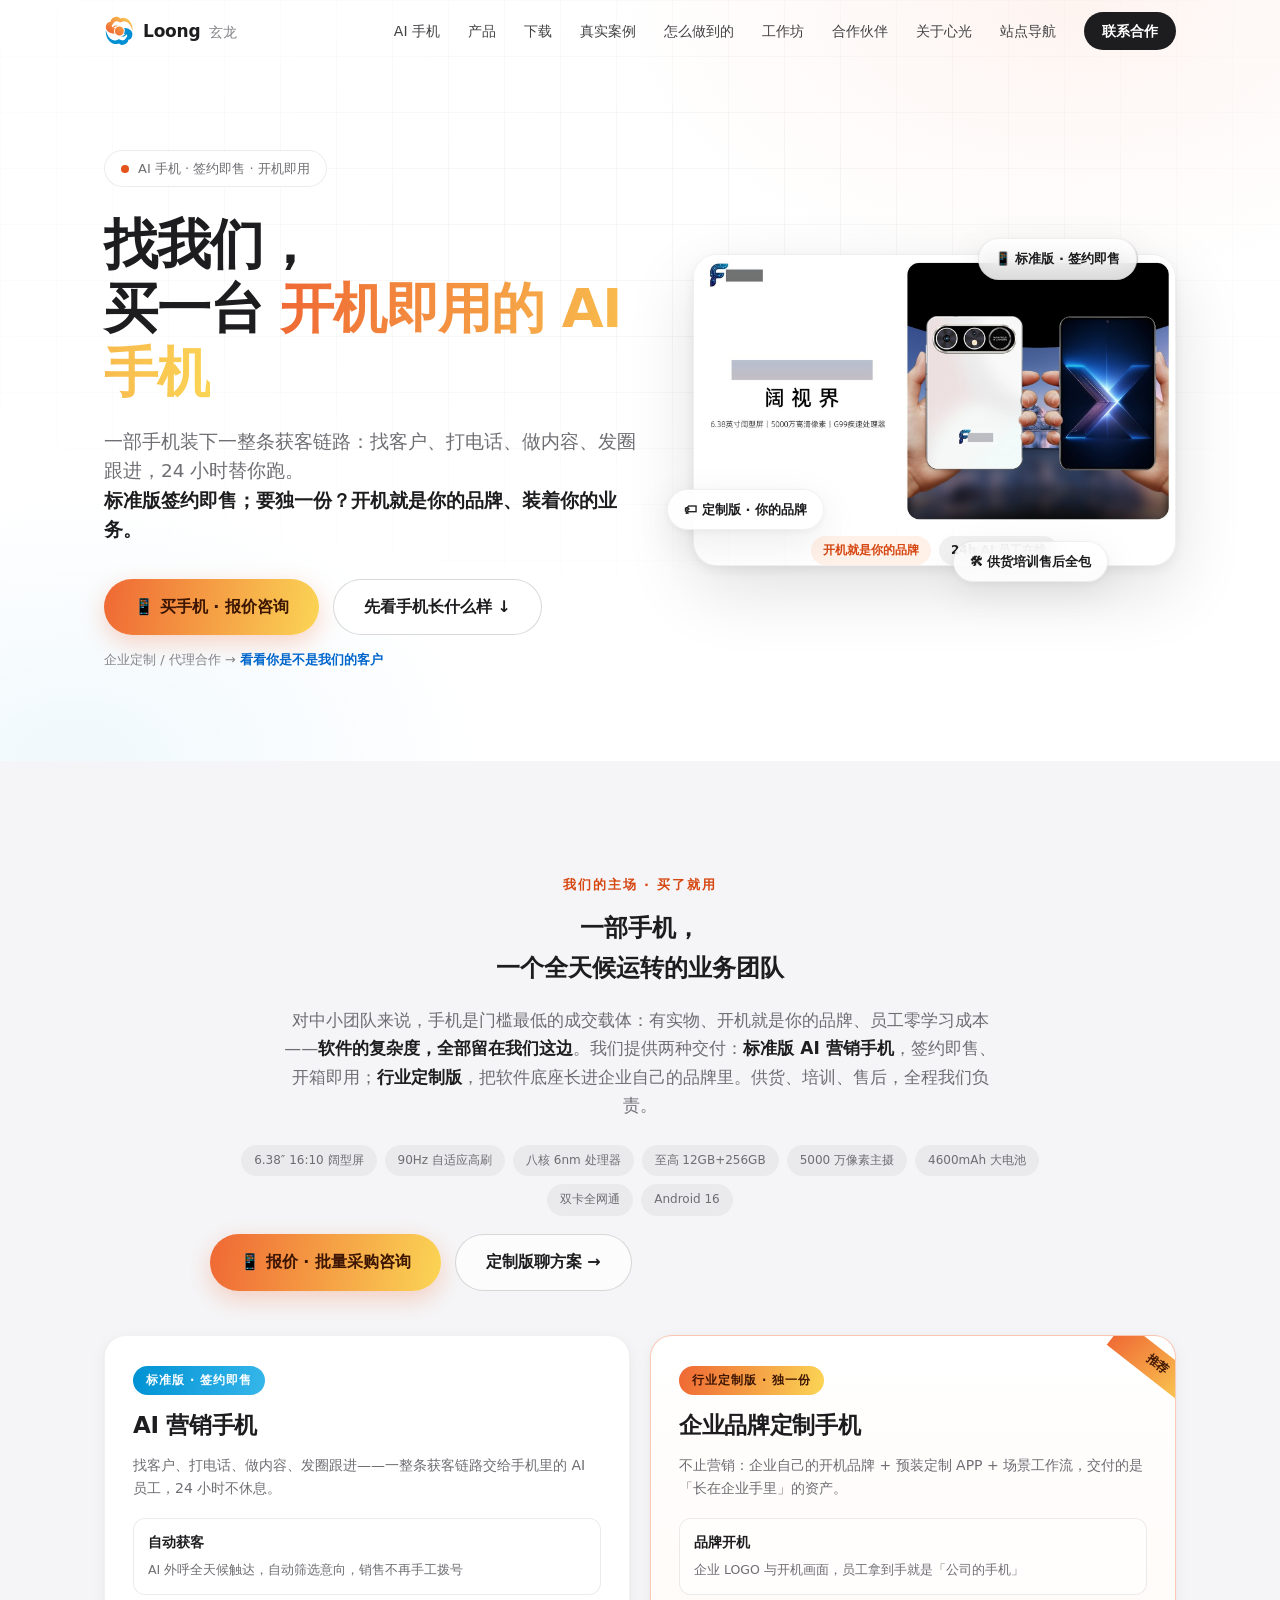
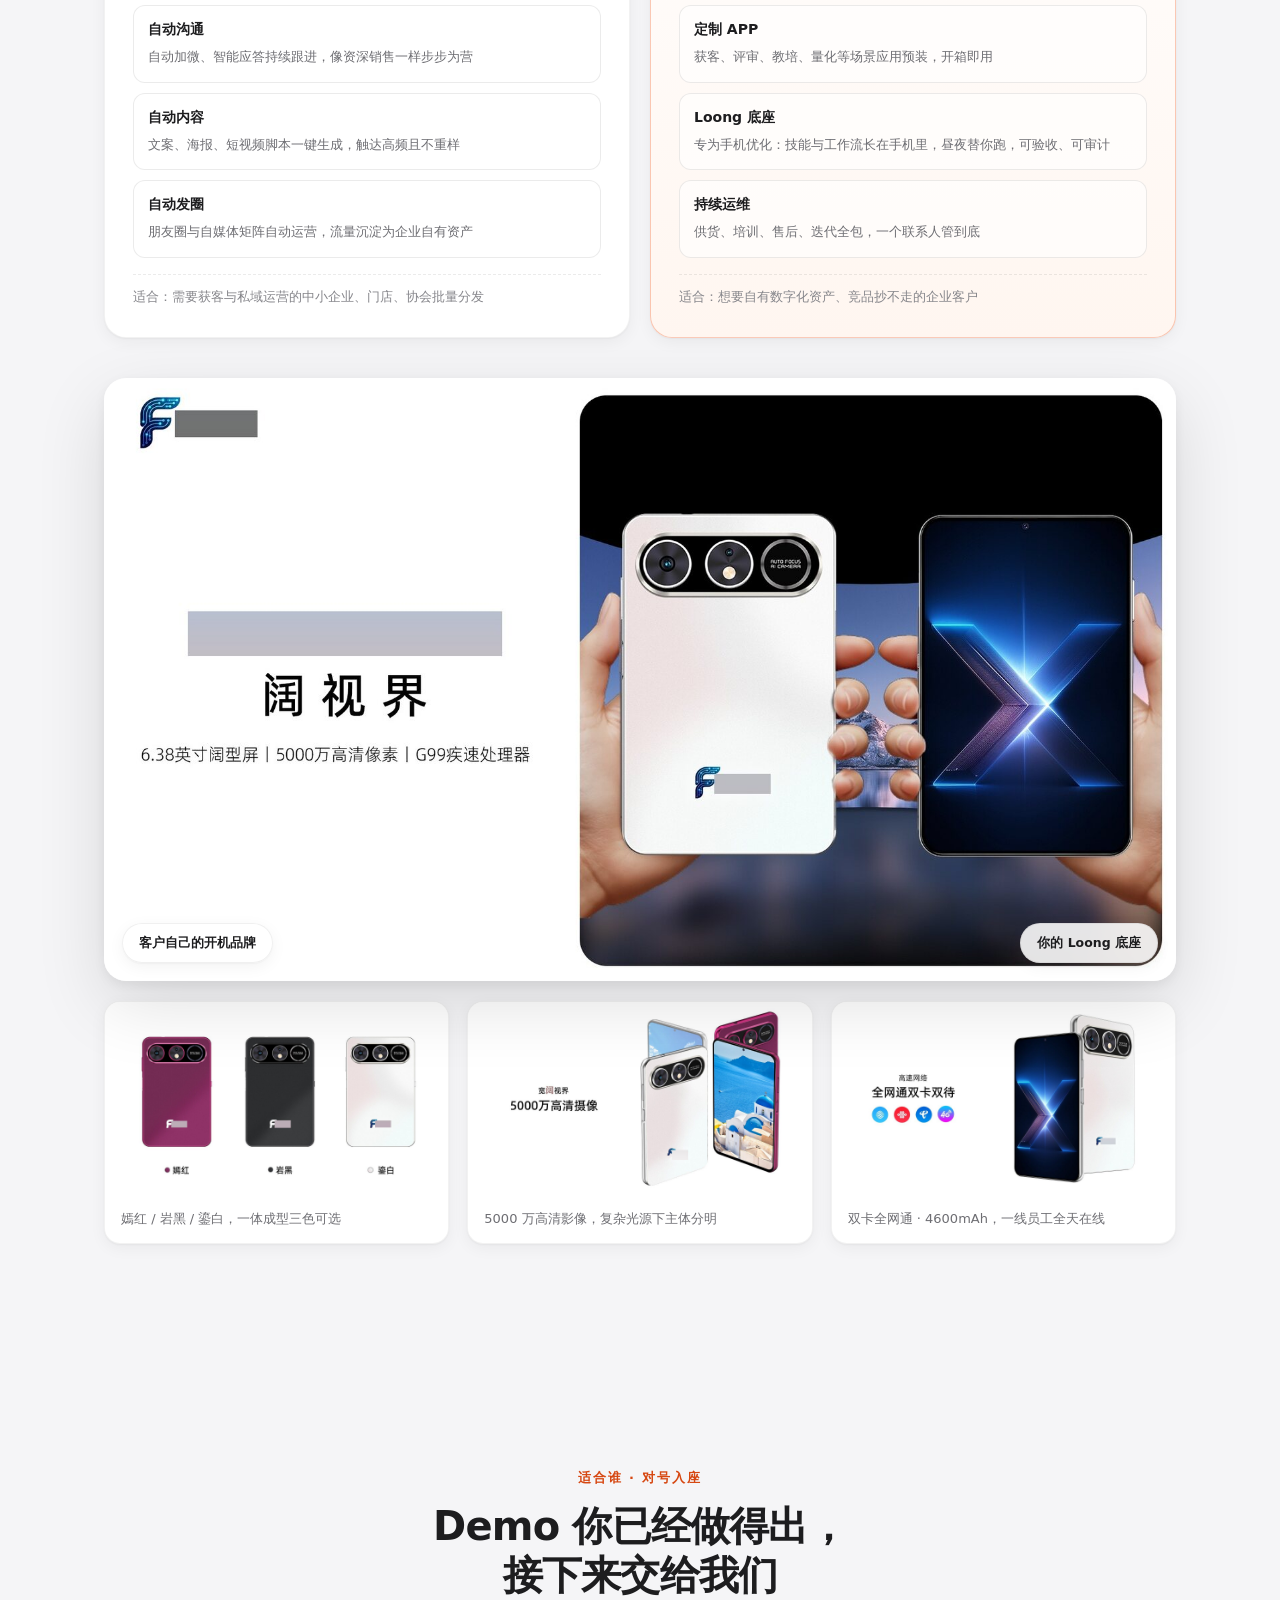
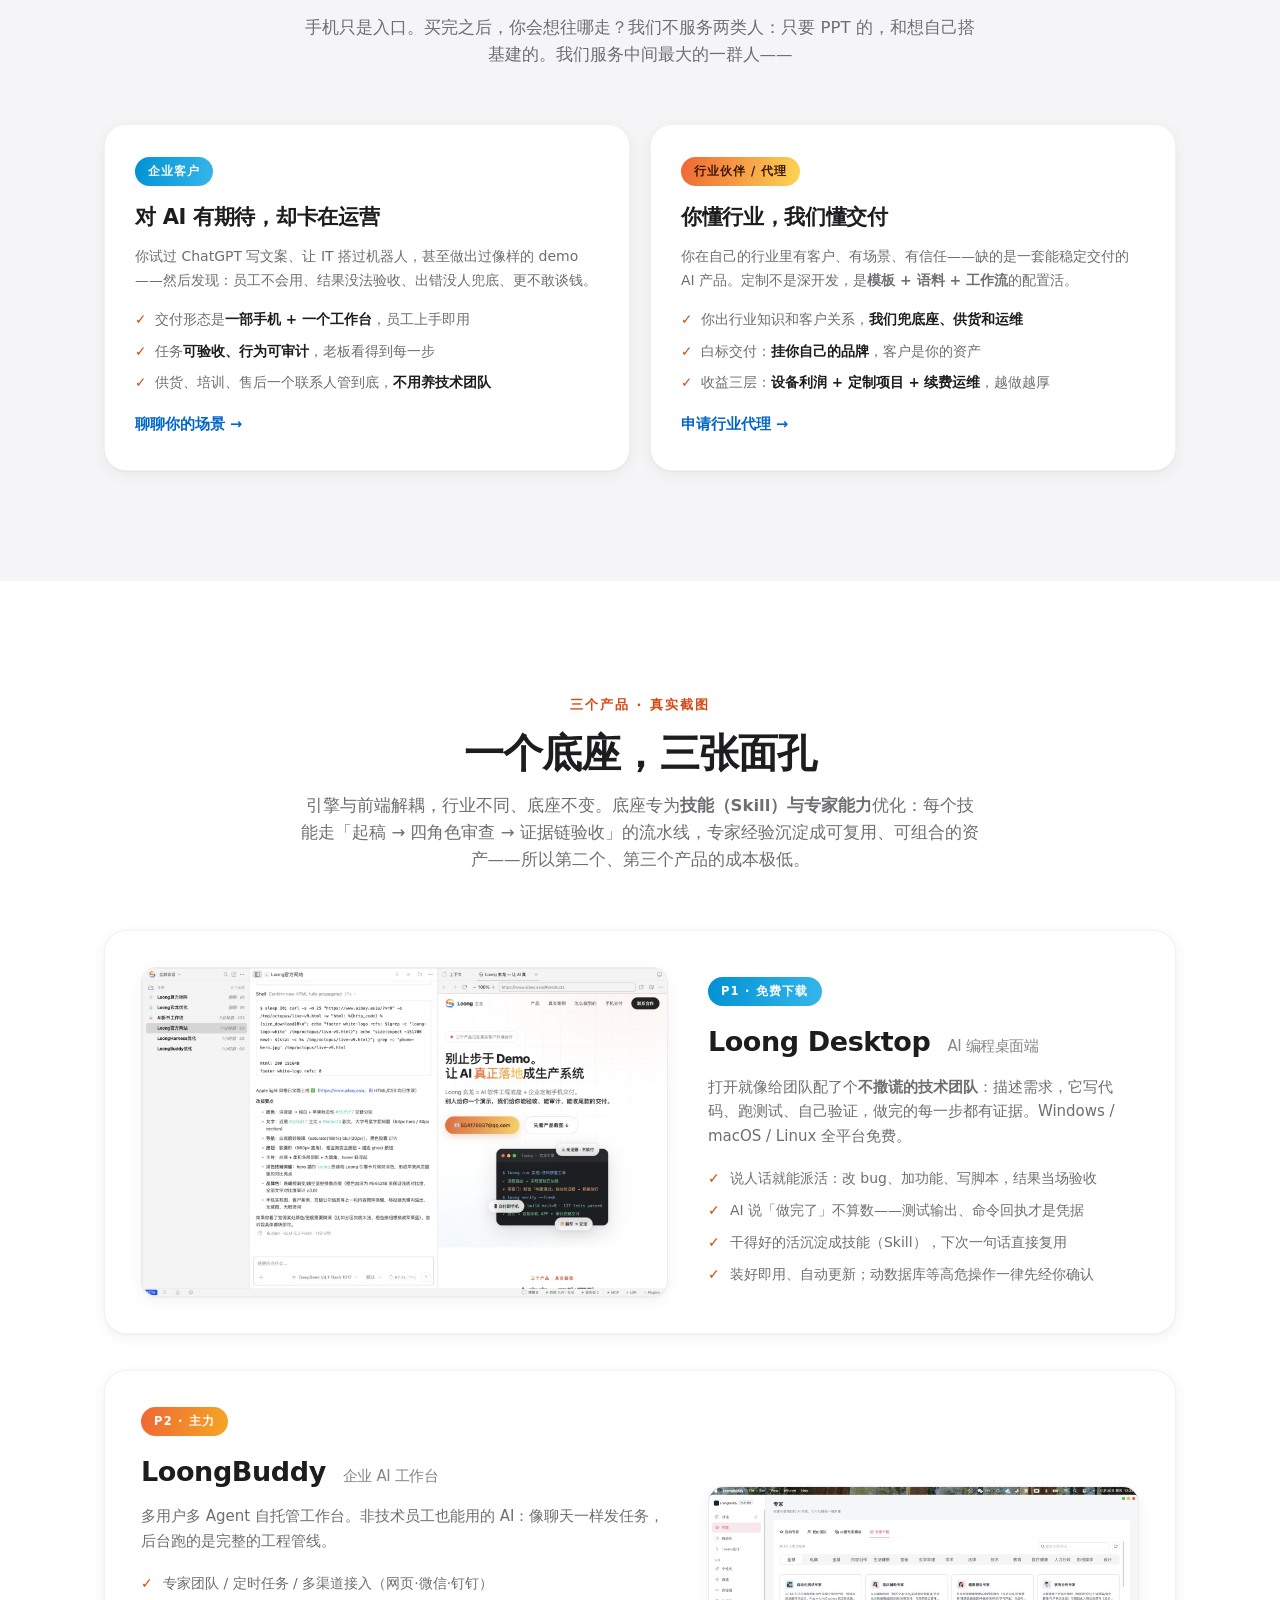
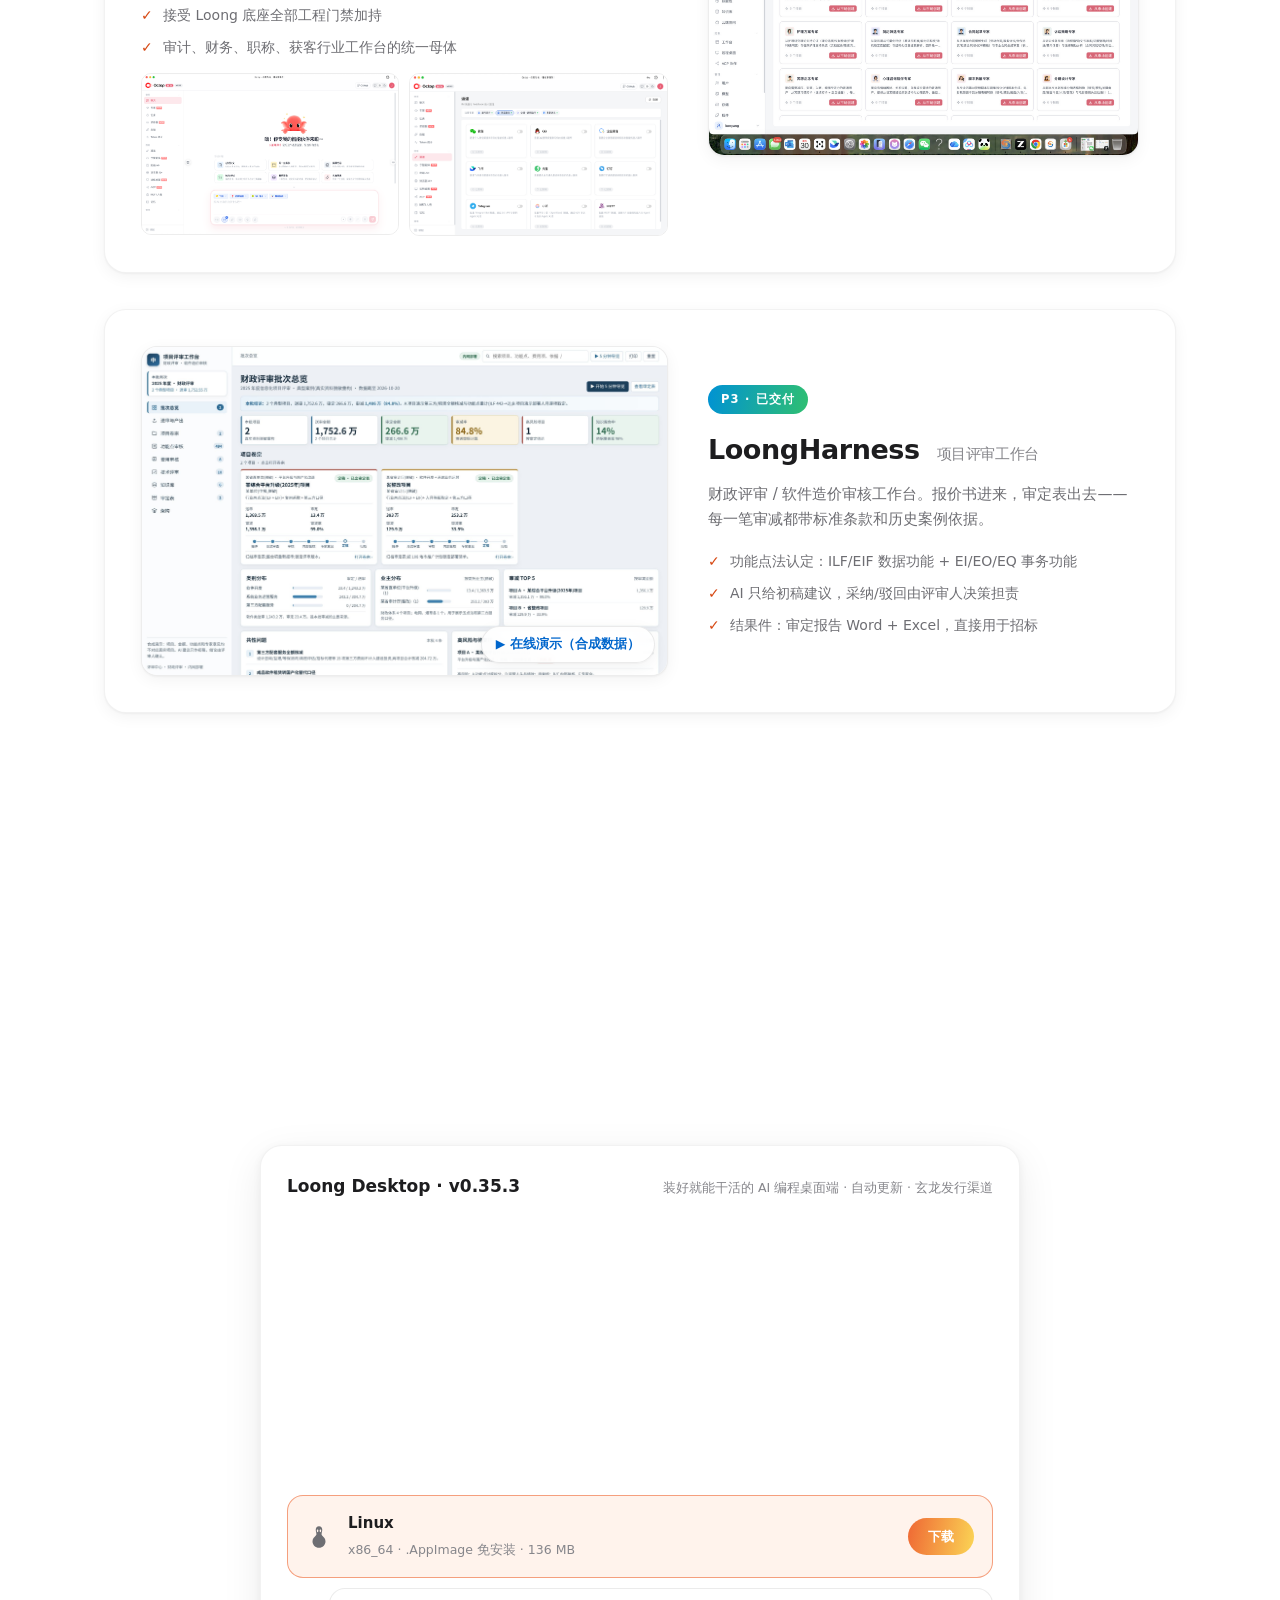
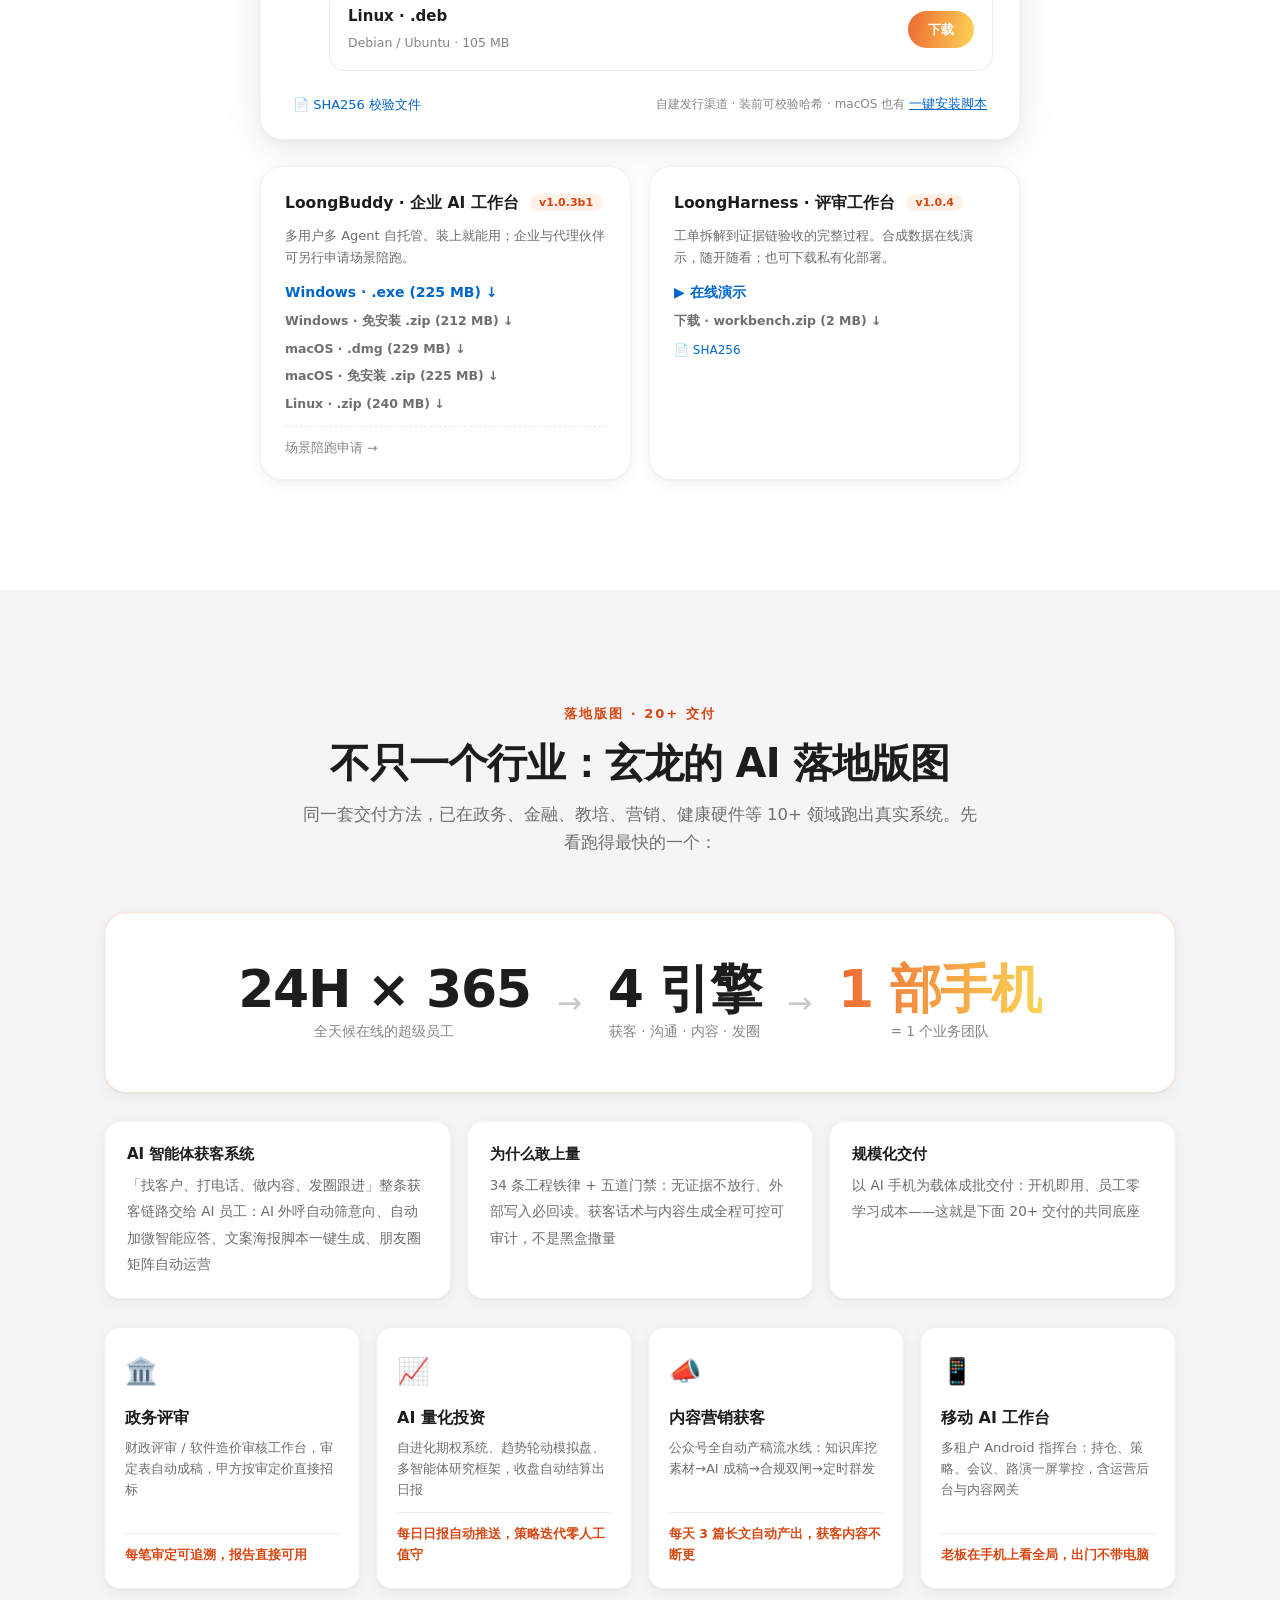
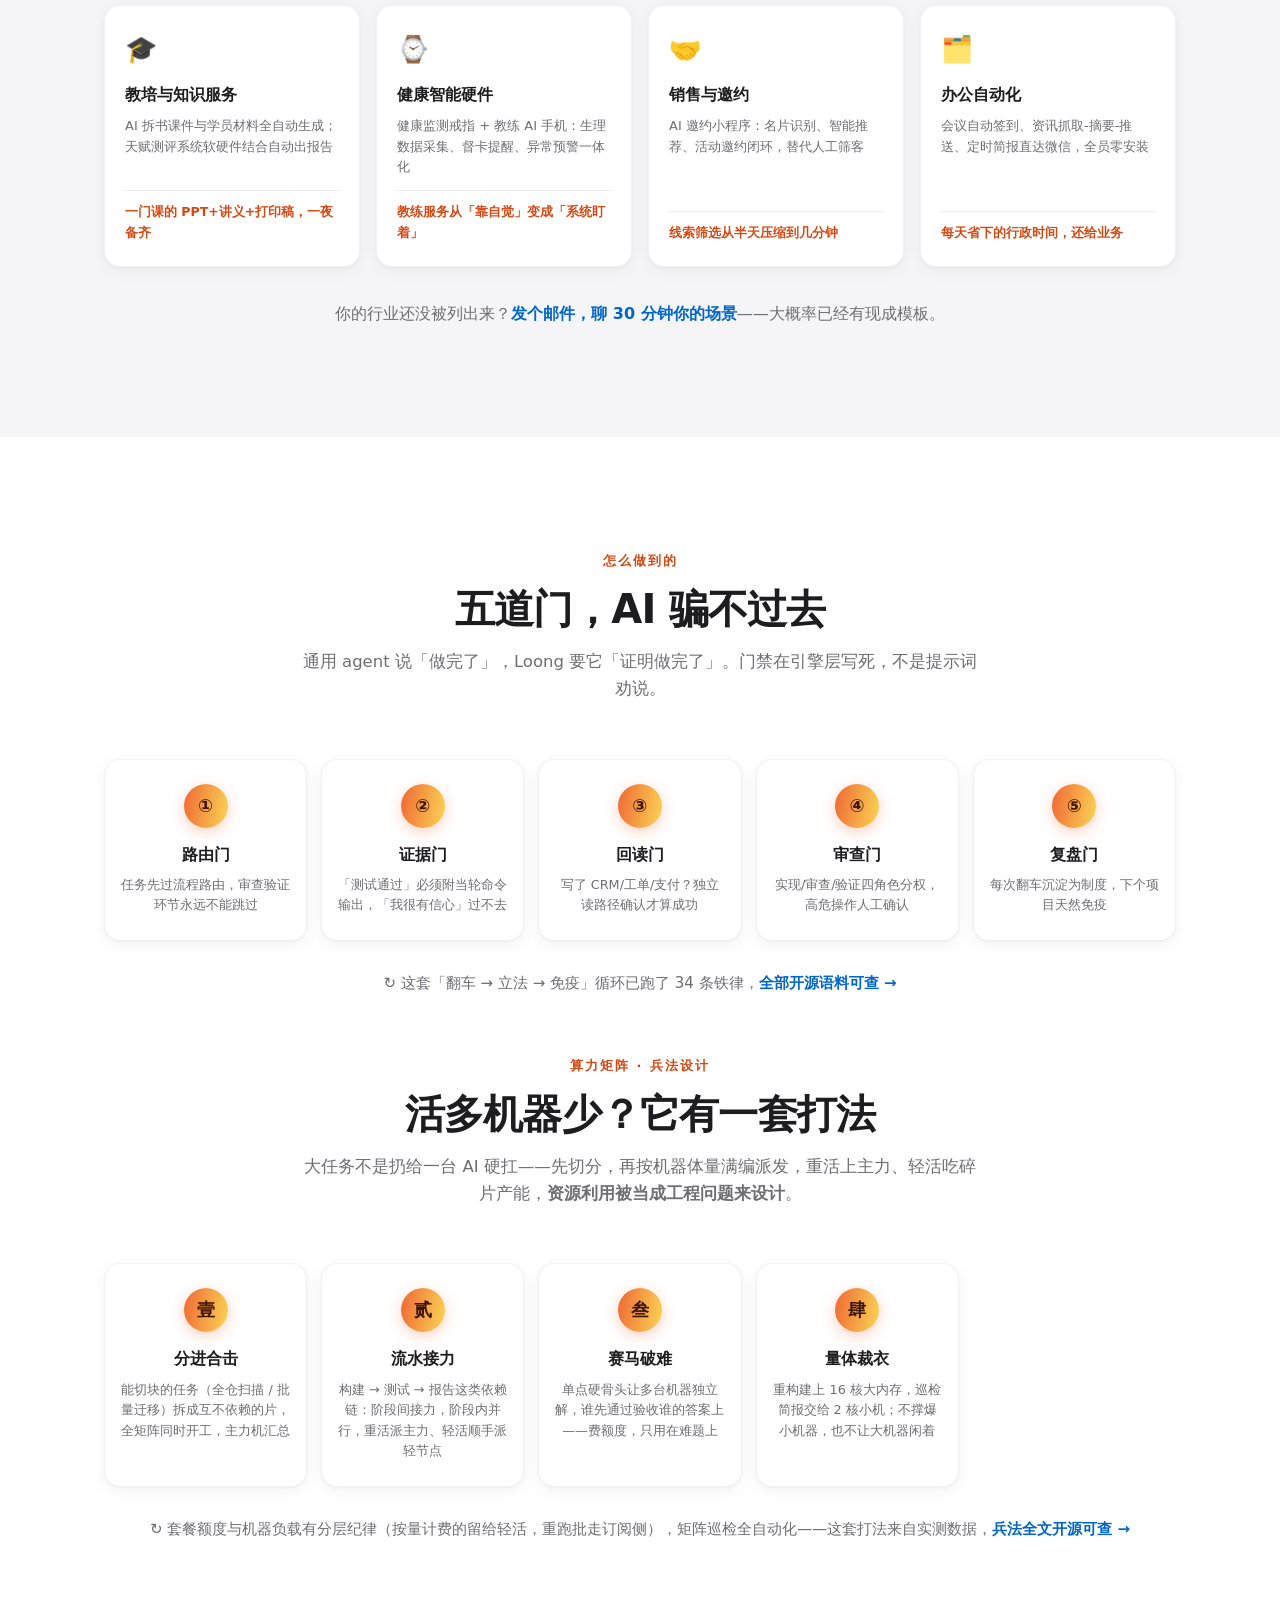
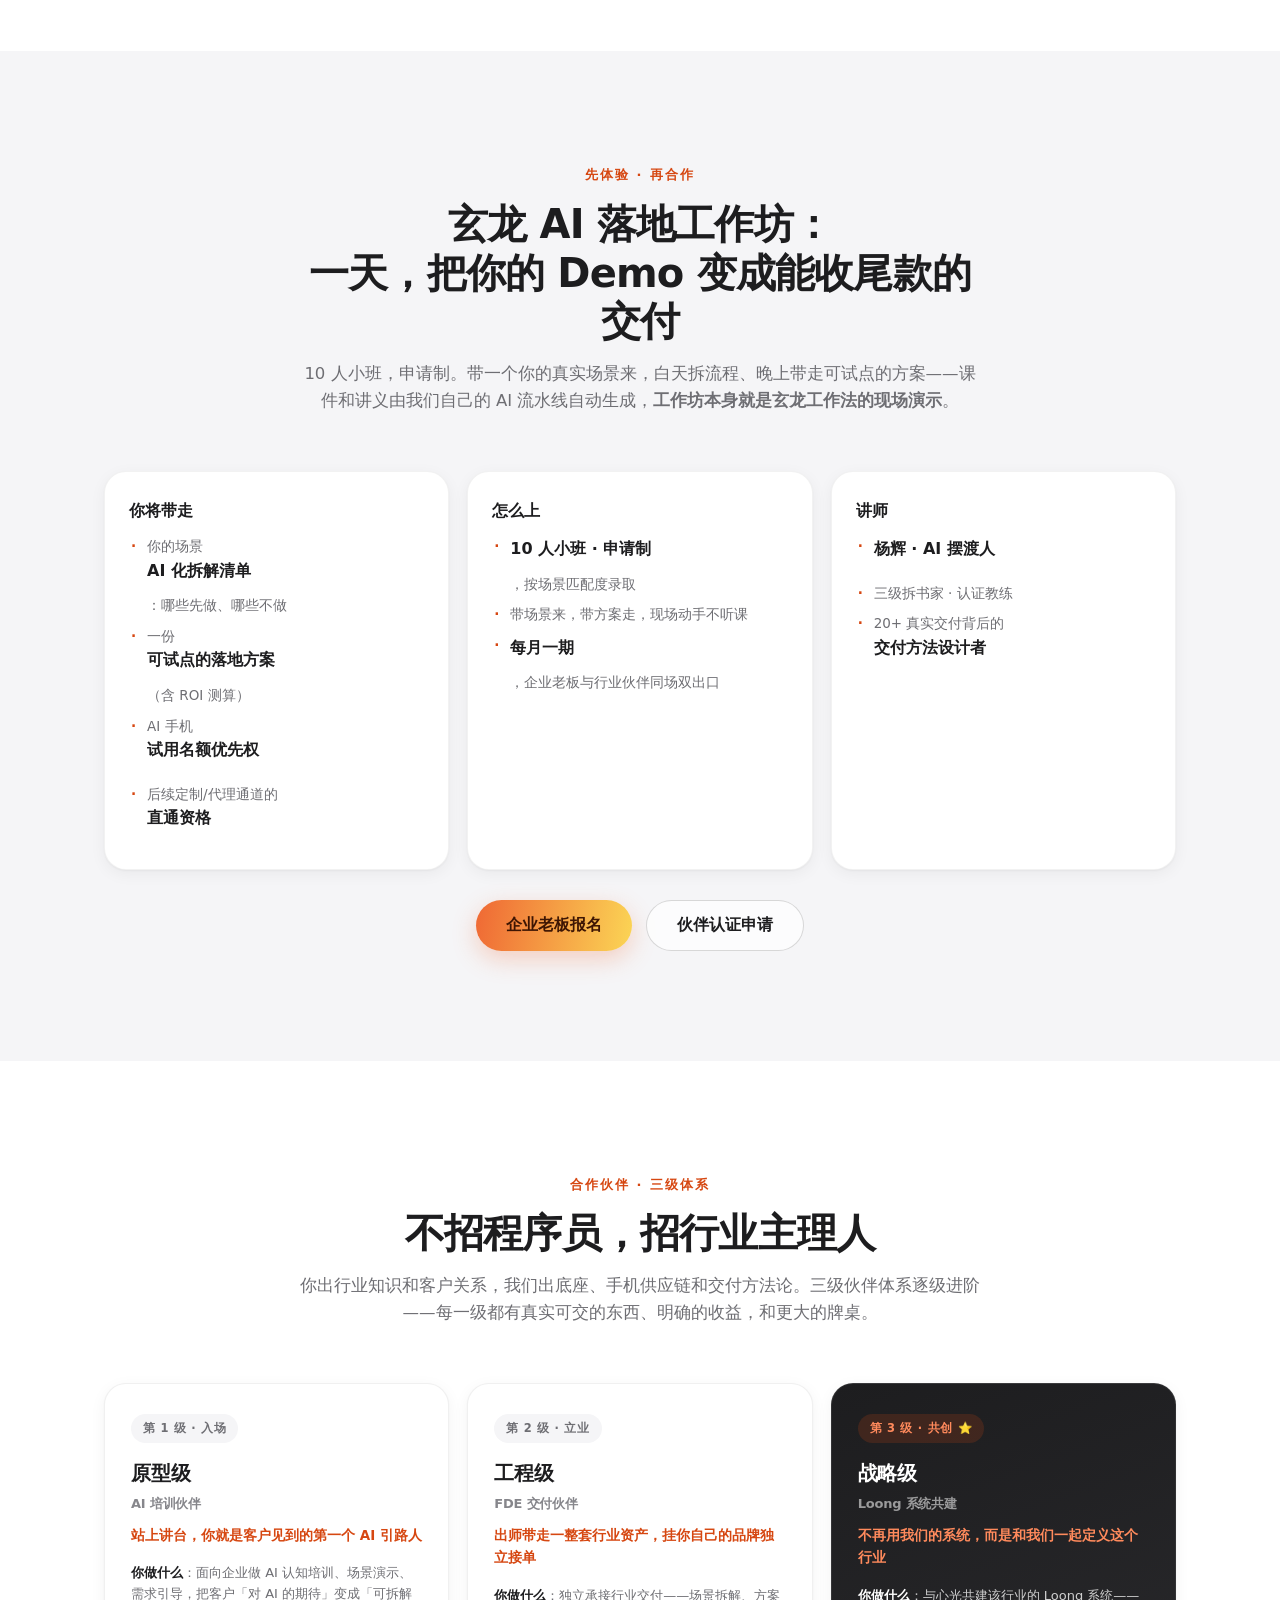
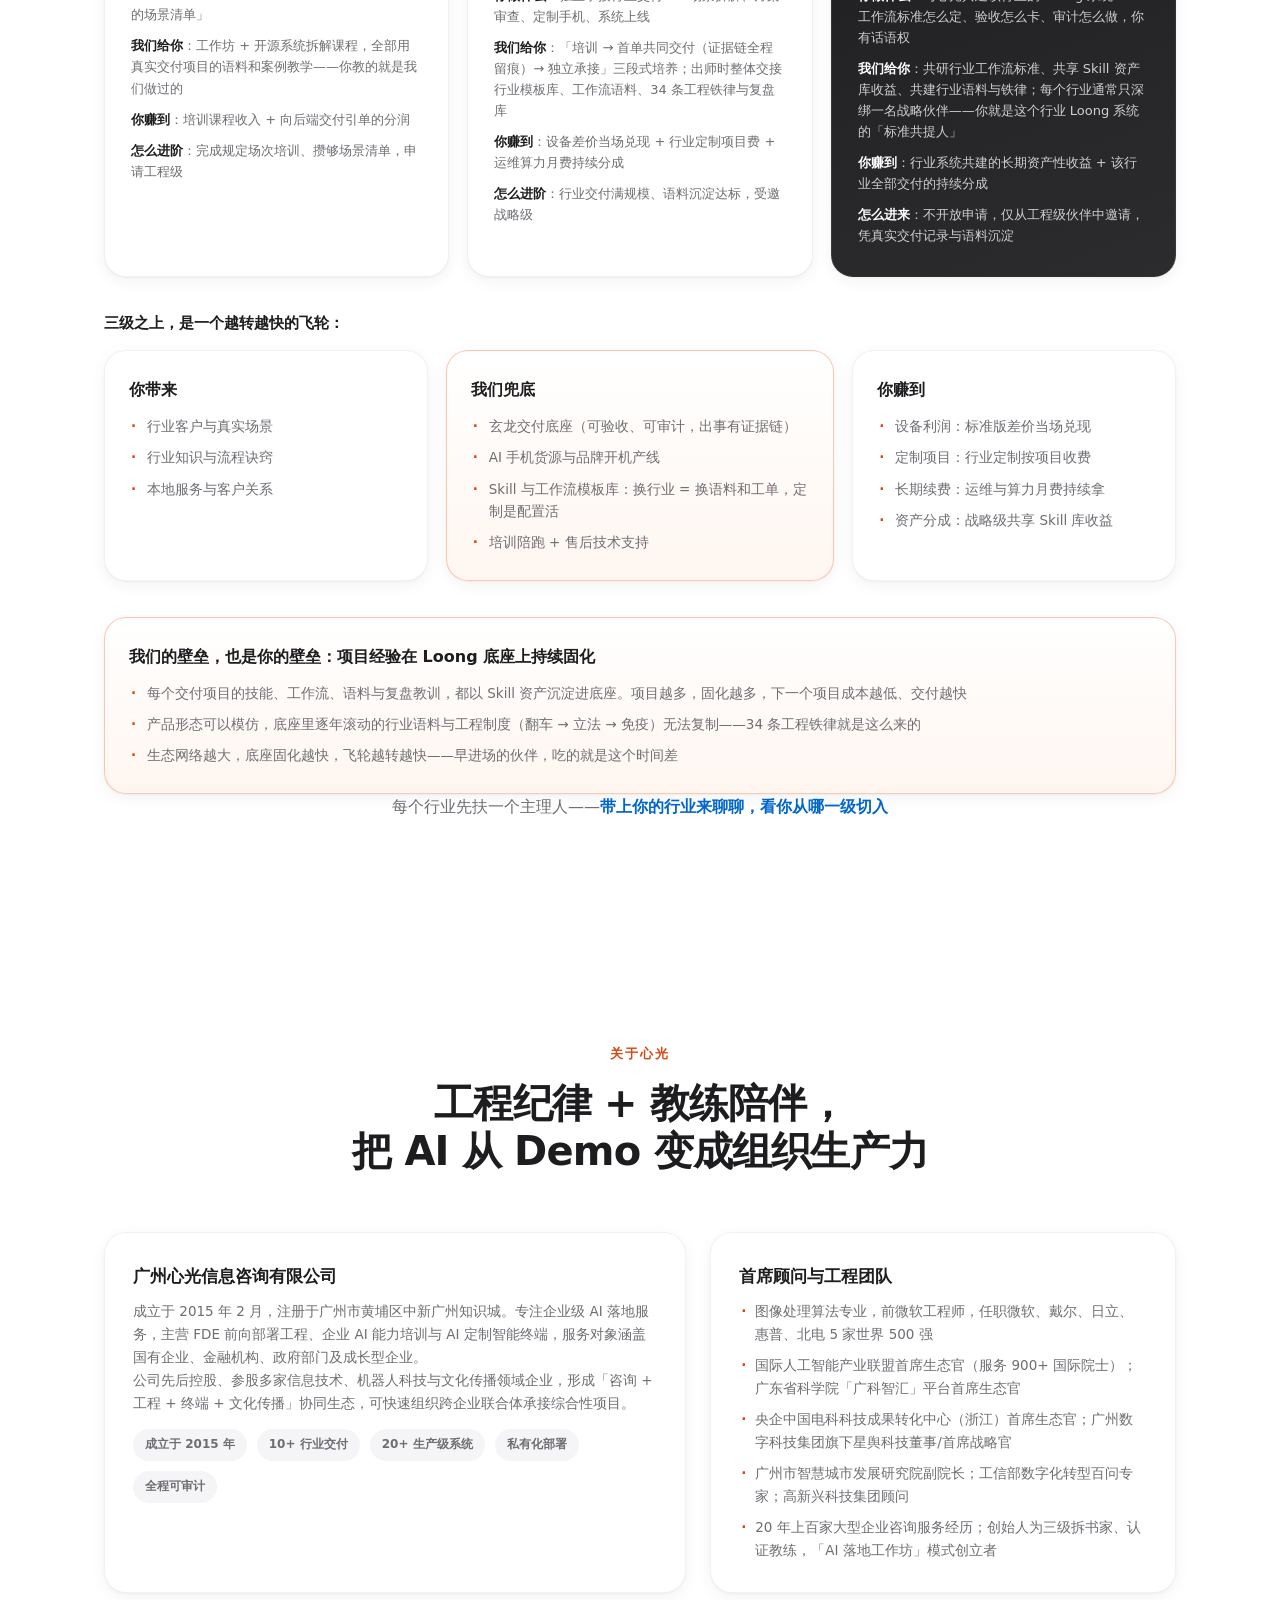
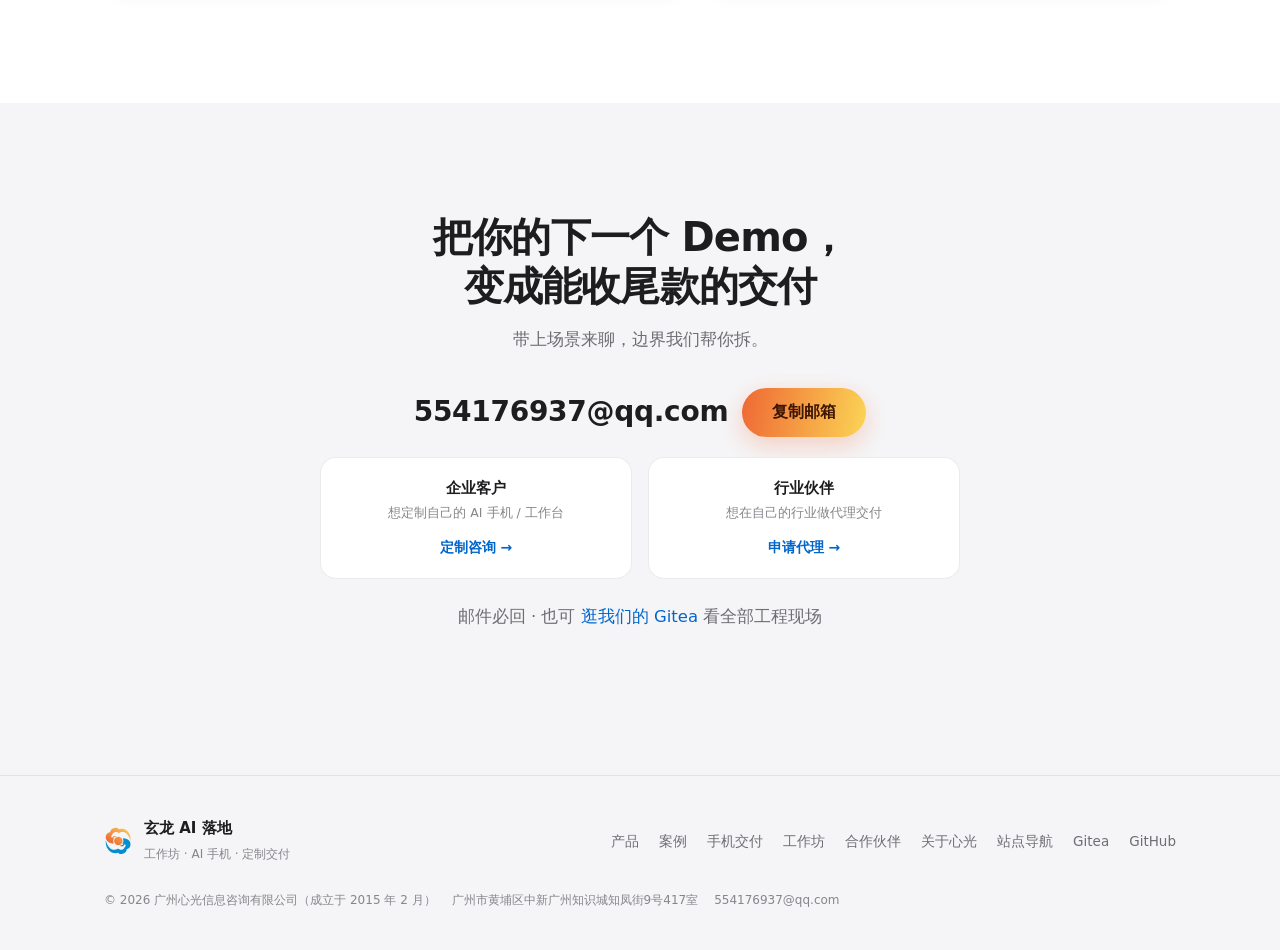
==== commit 4b47a047: "新增站点导航页 sites.html：全站分三类（对外产品/研发工程/内部服务）" ====
--- a/index.html
+++ b/index.html
@@ -33,6 +33,7 @@
       <a href="#workshop">工作坊</a>
       <a href="#partner">合作伙伴</a>
       <a href="#about">关于心光</a>
+      <a href="/sites.html">站点导航</a>
       <a href="#contact" class="nav-cta">联系合作</a>
     </div>
   </div>
@@ -623,6 +624,7 @@
       <a href="#workshop">工作坊</a>
       <a href="#partner">合作伙伴</a>
       <a href="#about">关于心光</a>
+      <a href="/sites.html">站点导航</a>
       <a href="https://gitea.aibay.asia" target="_blank" rel="noopener">Gitea</a>
       <a href="https://github.com/kenyanghui" target="_blank" rel="noopener">GitHub</a>
     </div>
--- a/css/style.css
+++ b/css/style.css
@@ -474,3 +474,19 @@
 .about-facts { display:flex; flex-wrap:wrap; gap:10px; margin-top:14px; }
 .about-facts span { font-size:12px; font-weight:600; color:var(--ink-2); background:var(--paper-2); padding:6px 12px; border-radius:999px; }
 @media (max-width:900px){ .about-grid { grid-template-columns:1fr; } }
+
+/* ===== 站点导航页（sites.html，2026-11-09）===== */
+.sites-hero { padding:120px 0 30px; background:linear-gradient(180deg,var(--paper-2),#fff); }
+.sites-hero h1 { font-size:42px; font-weight:800; letter-spacing:-.02em; color:var(--ink); margin:10px 0 14px; }
+.sites-sub { font-size:15px; color:var(--ink-3); line-height:1.8; }
+.sites-sub .lock { color:#D64711; }
+.site-grid { display:grid; grid-template-columns:repeat(3,1fr); gap:18px; margin-top:26px; }
+.site-card { border-radius:var(--r-lg); padding:24px 22px; background:#fff; border:1px solid rgba(0,0,0,.06); box-shadow:var(--shadow-sm); transition:.25s; text-decoration:none; }
+.site-card:hover { transform:translateY(-4px); box-shadow:var(--shadow-md); border-color:rgba(214,71,17,.25); }
+.site-top { display:flex; align-items:center; gap:8px; margin-bottom:8px; flex-wrap:wrap; }
+.site-top b { font-size:15.5px; font-weight:800; color:var(--ink); letter-spacing:-.01em; }
+.site-domain { font-size:11.5px; font-weight:600; color:var(--ink-3); background:var(--paper-2); padding:3px 9px; border-radius:999px; }
+.site-top .lock { font-size:13px; }
+.site-card p { font-size:13px; color:var(--ink-2); line-height:1.65; margin:0; }
+@media (max-width:960px){ .site-grid { grid-template-columns:repeat(2,1fr); } }
+@media (max-width:640px){ .site-grid { grid-template-columns:1fr; } .sites-hero h1 { font-size:32px; } }
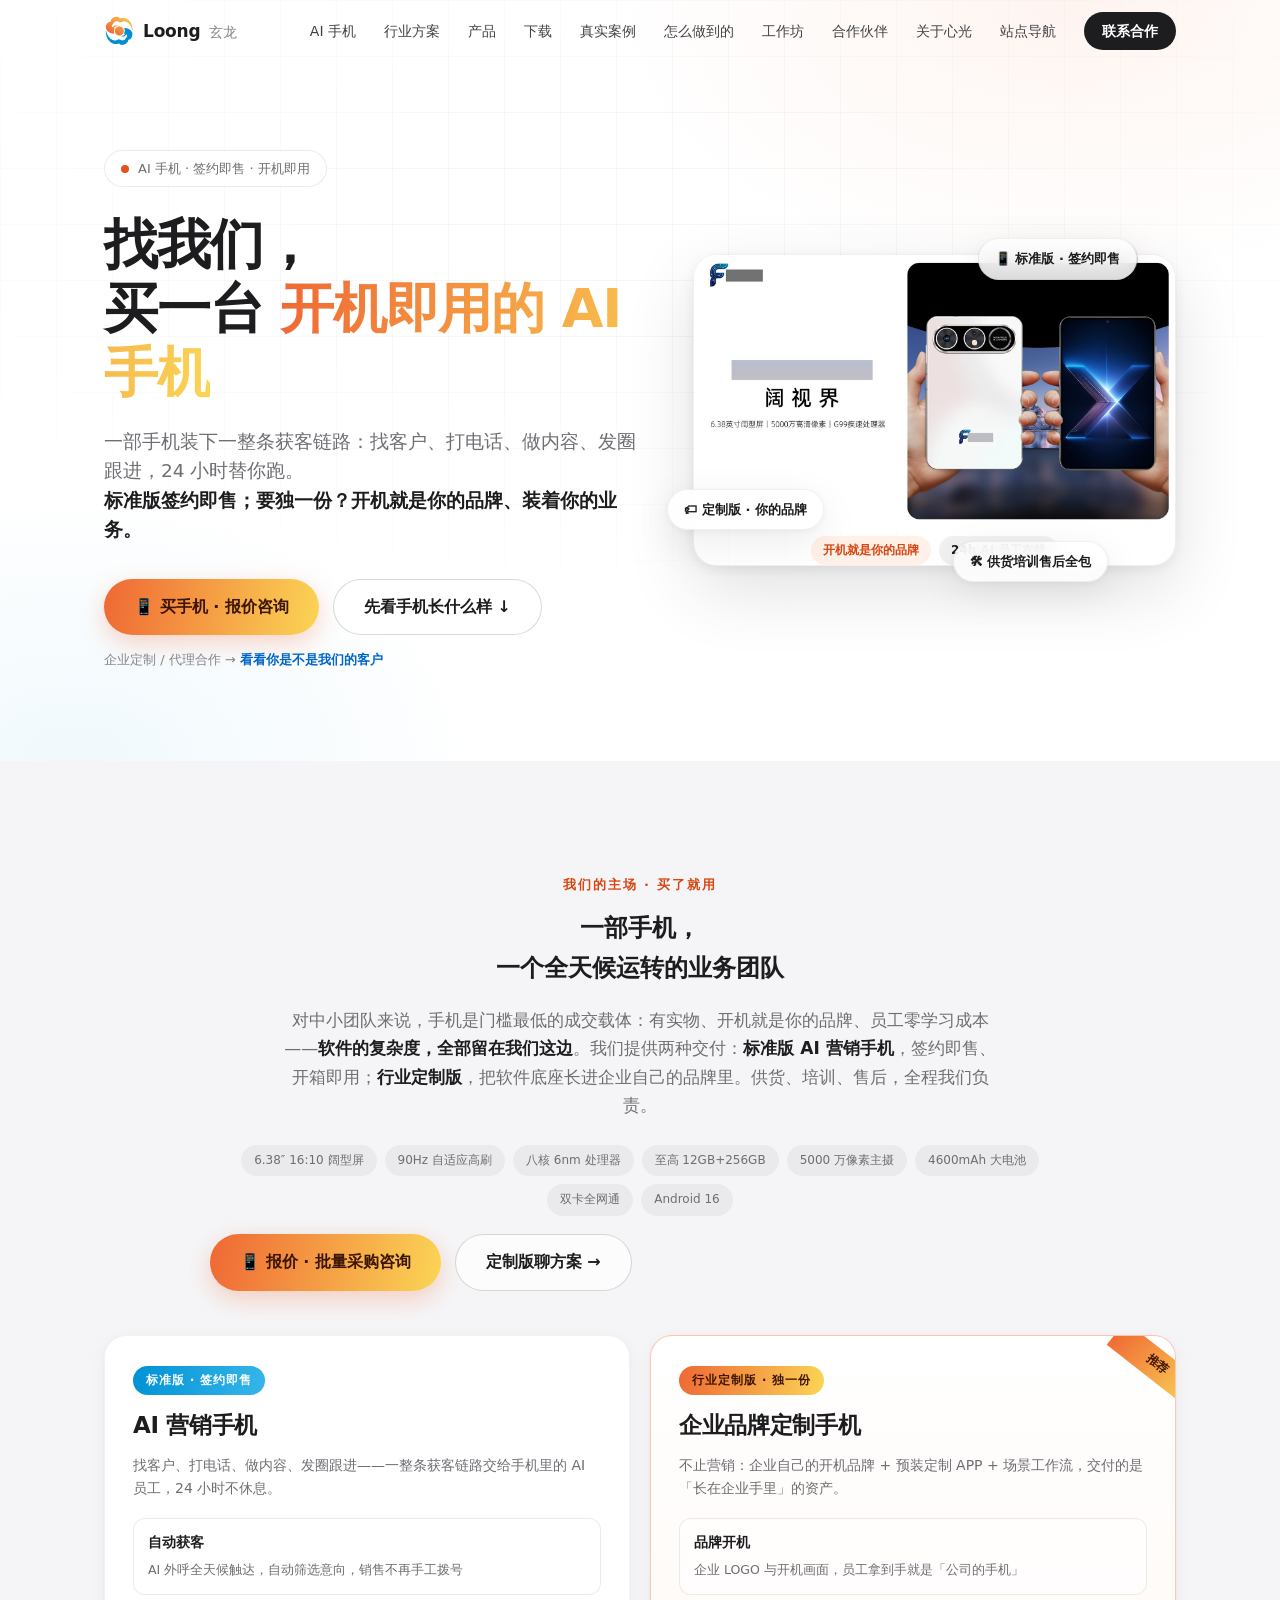
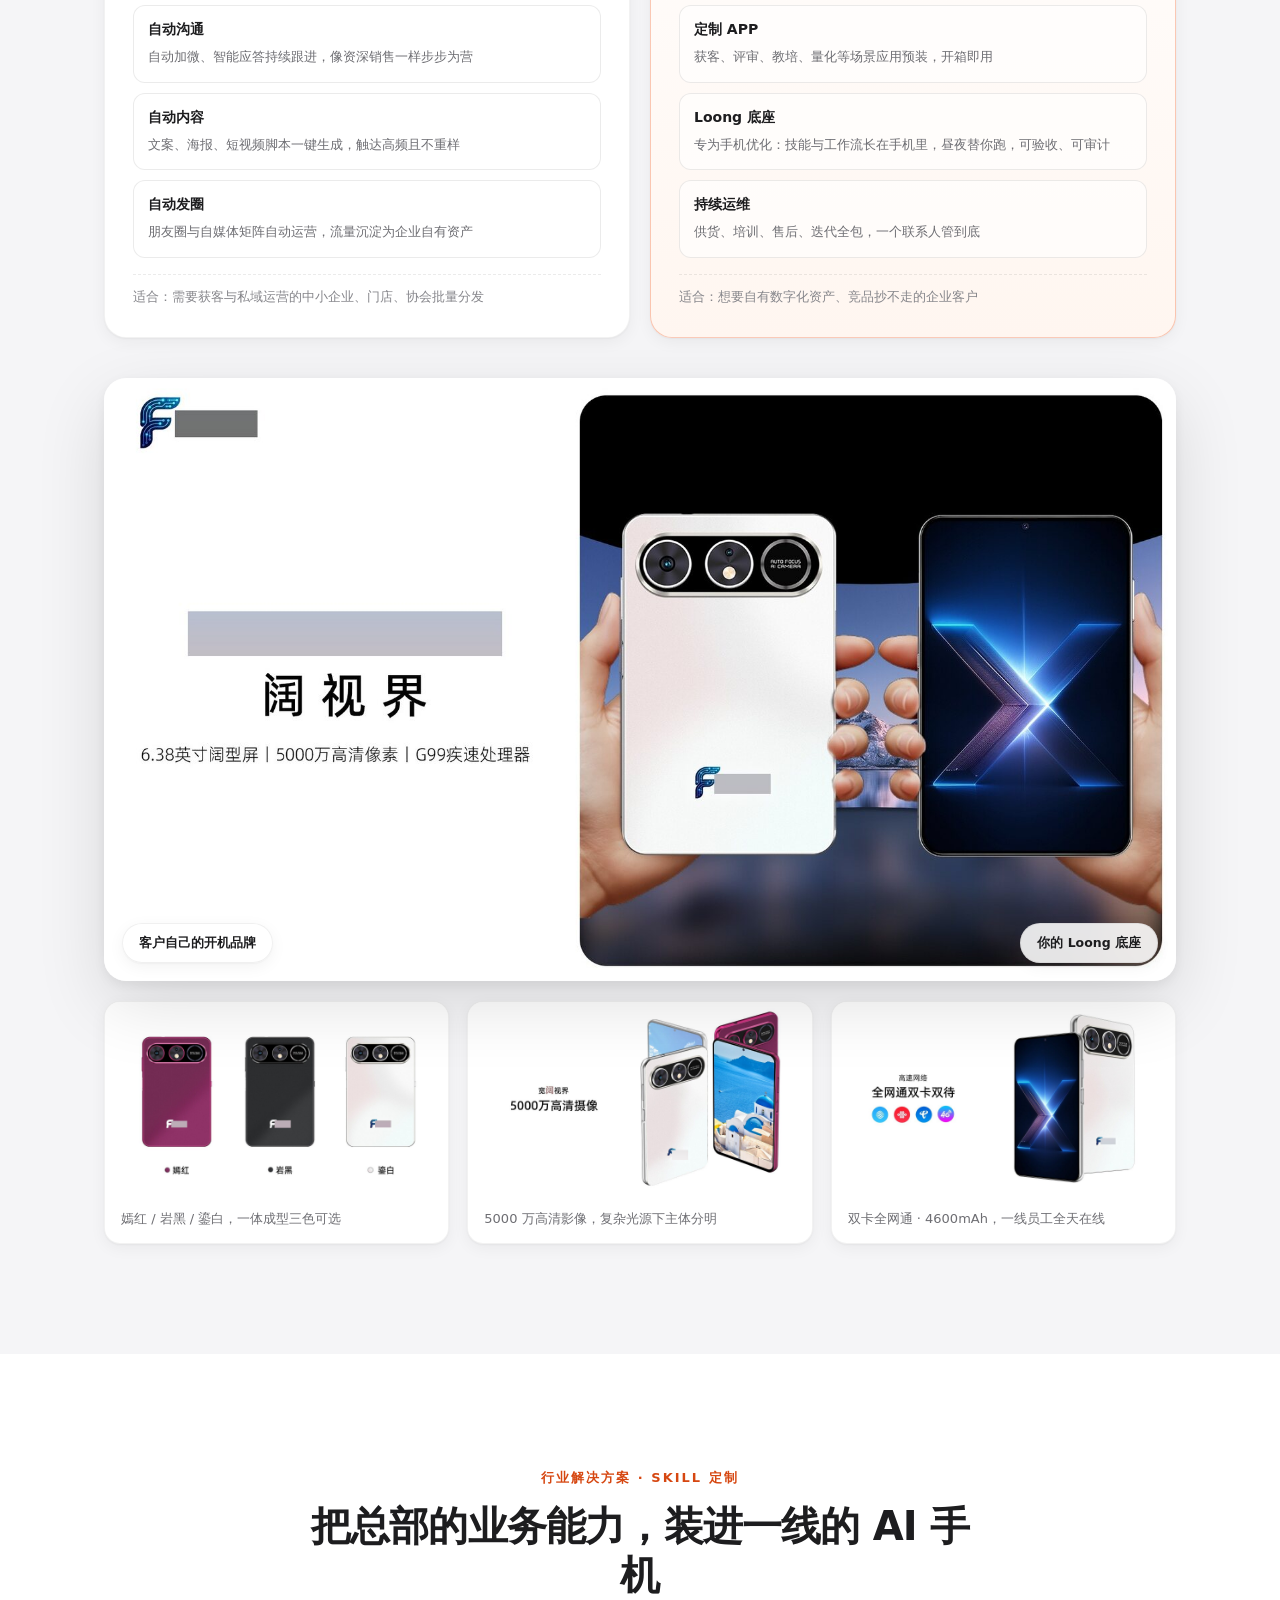
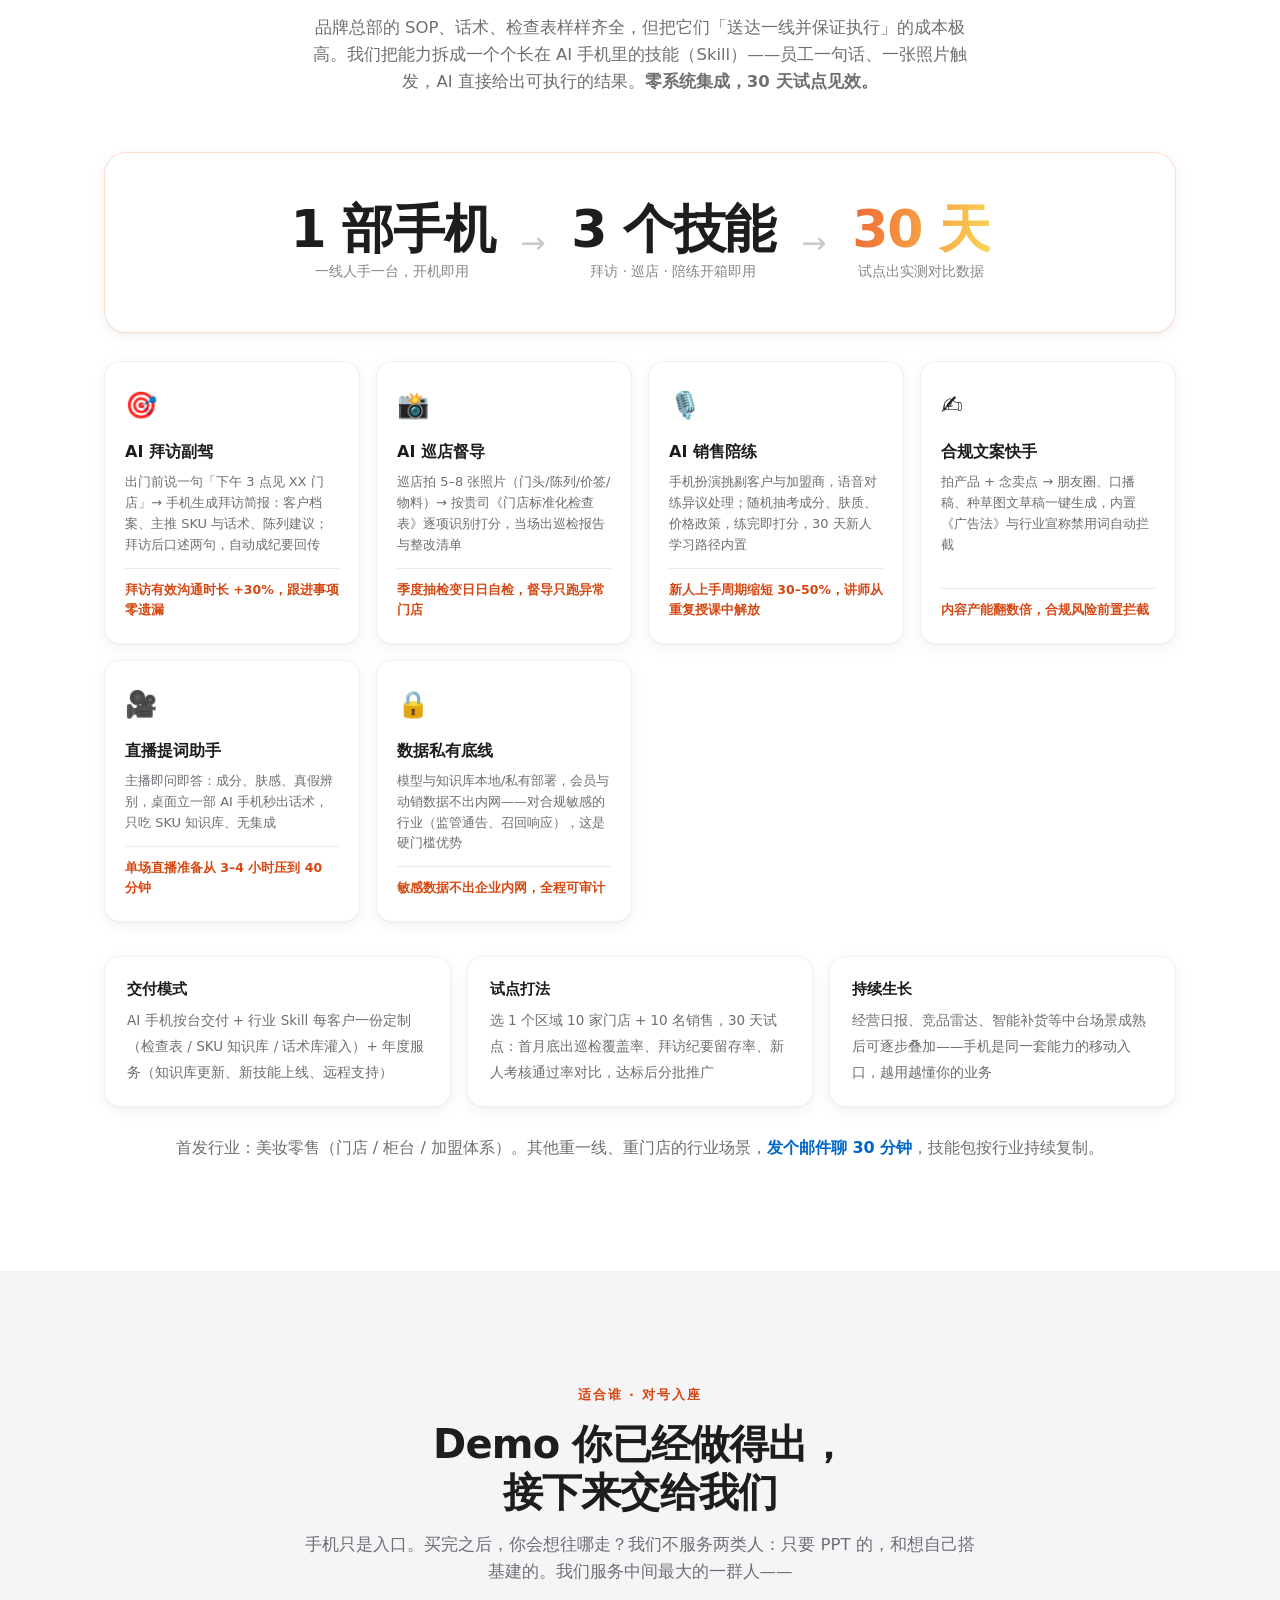
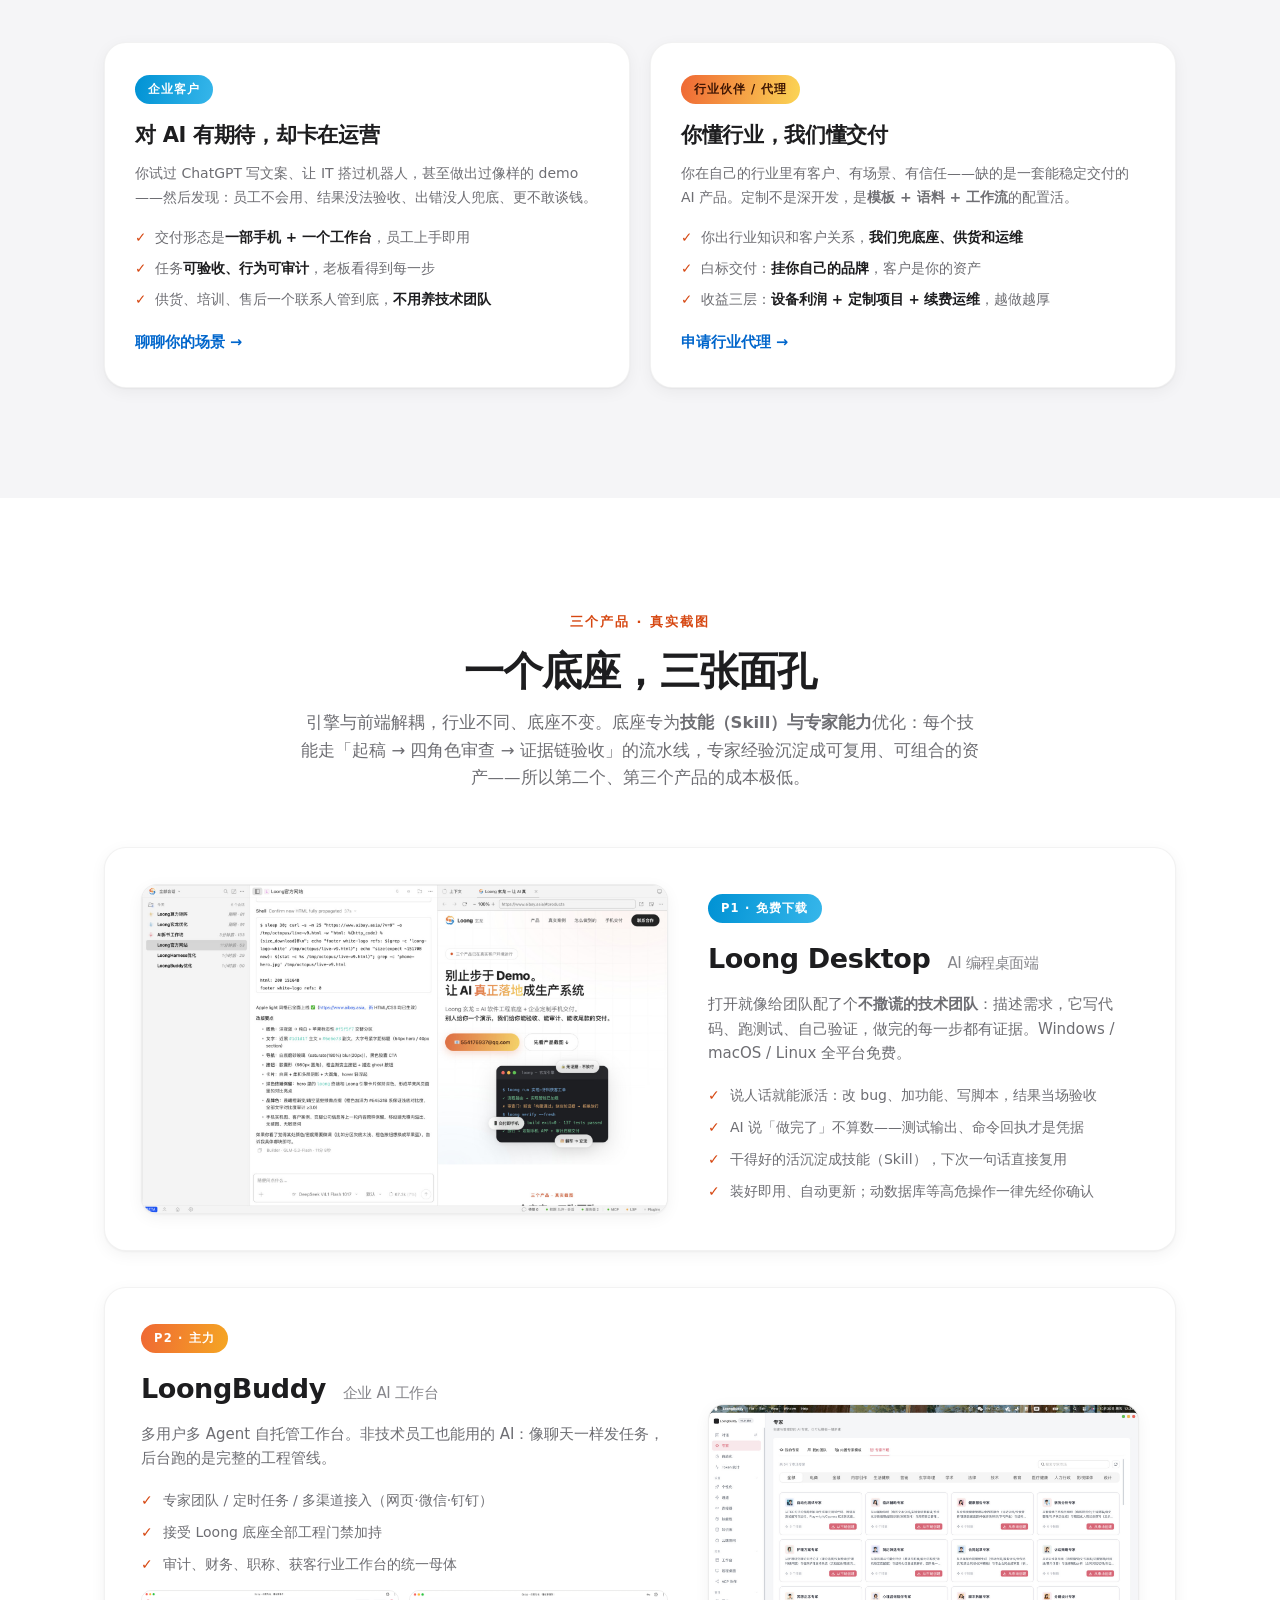
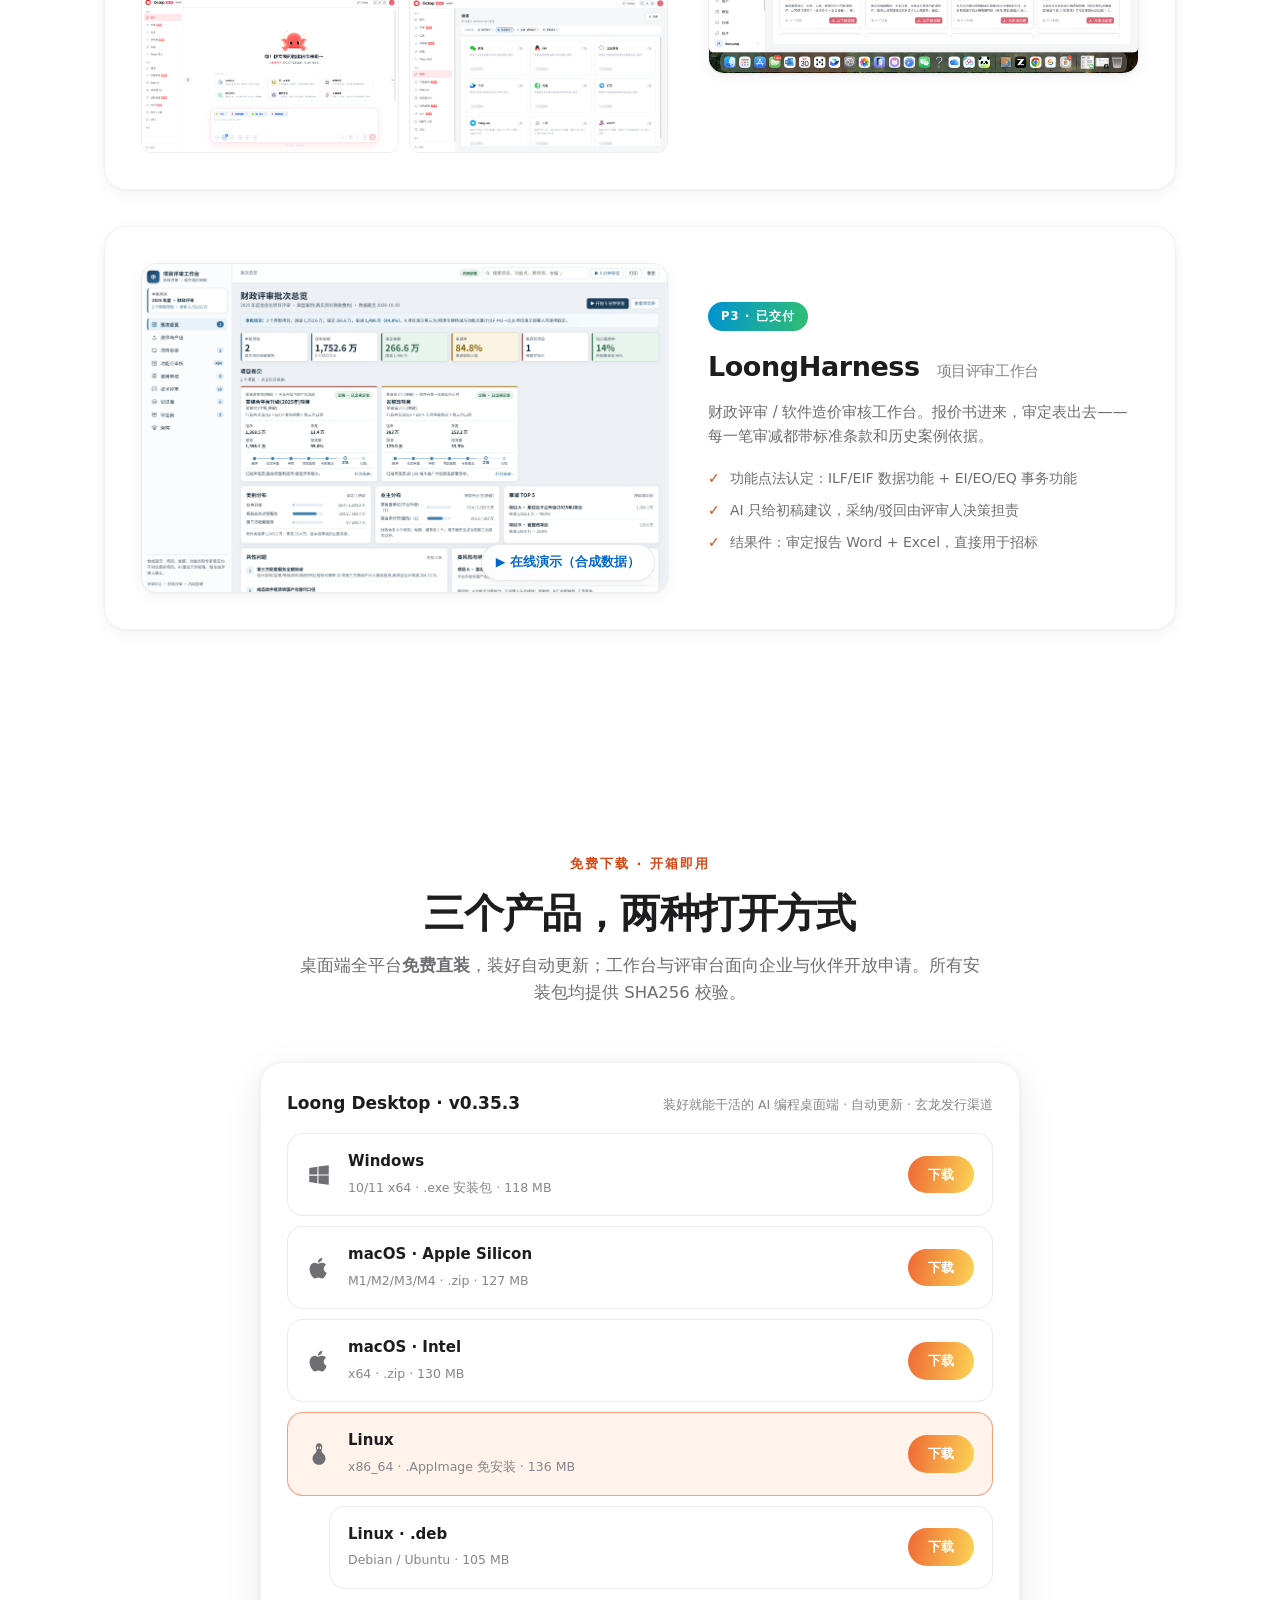
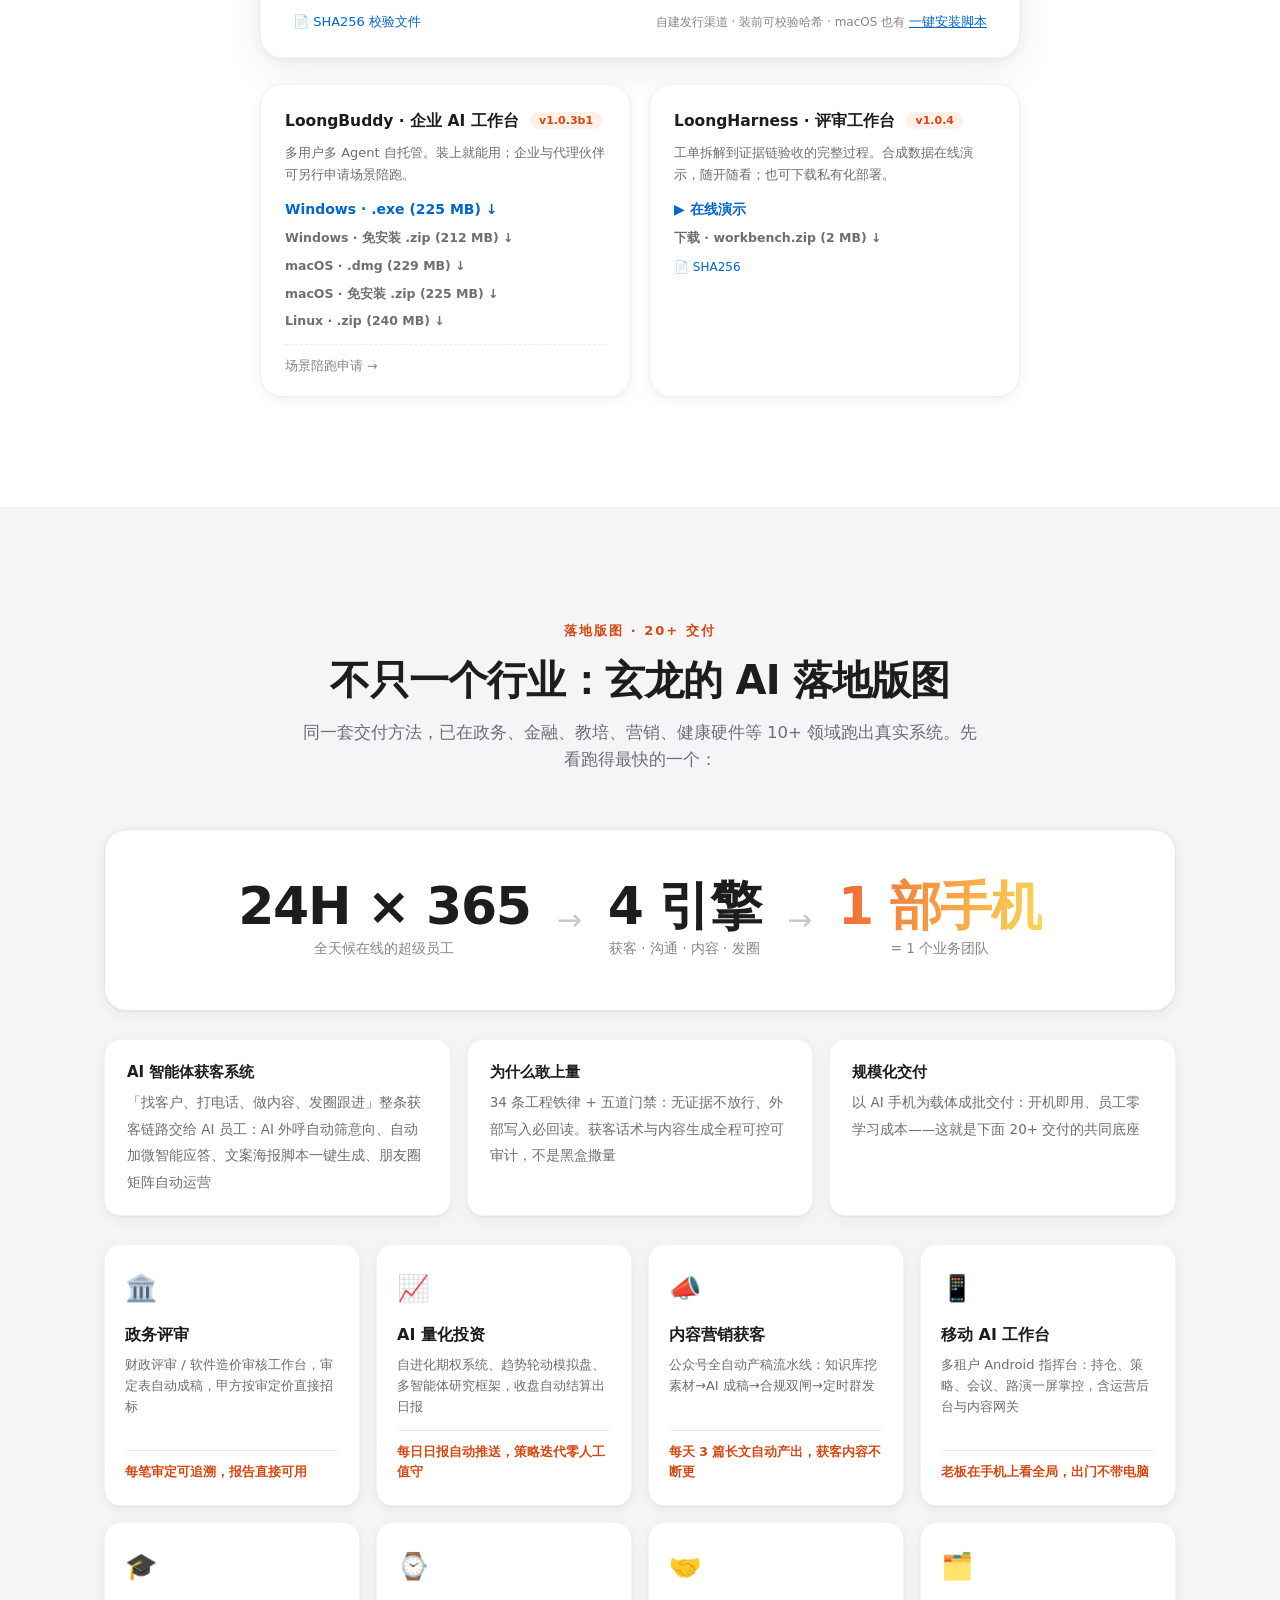
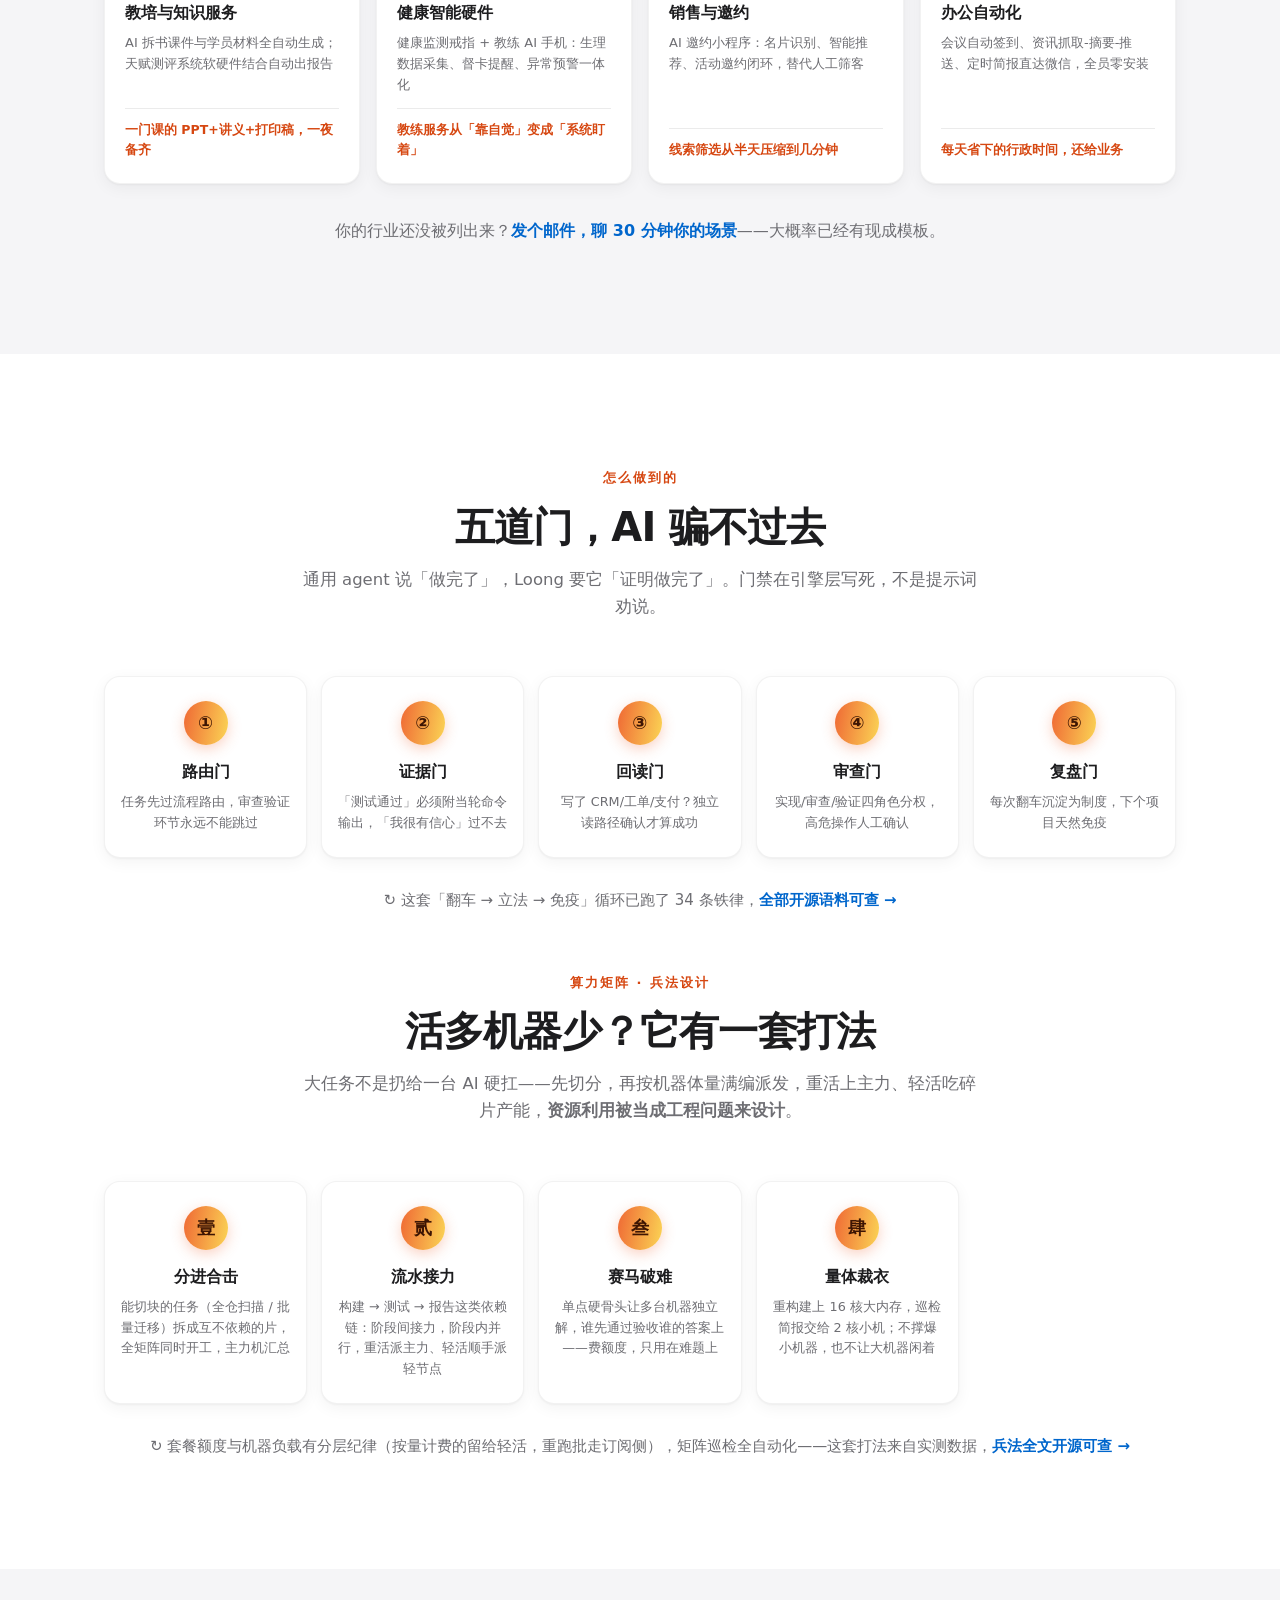
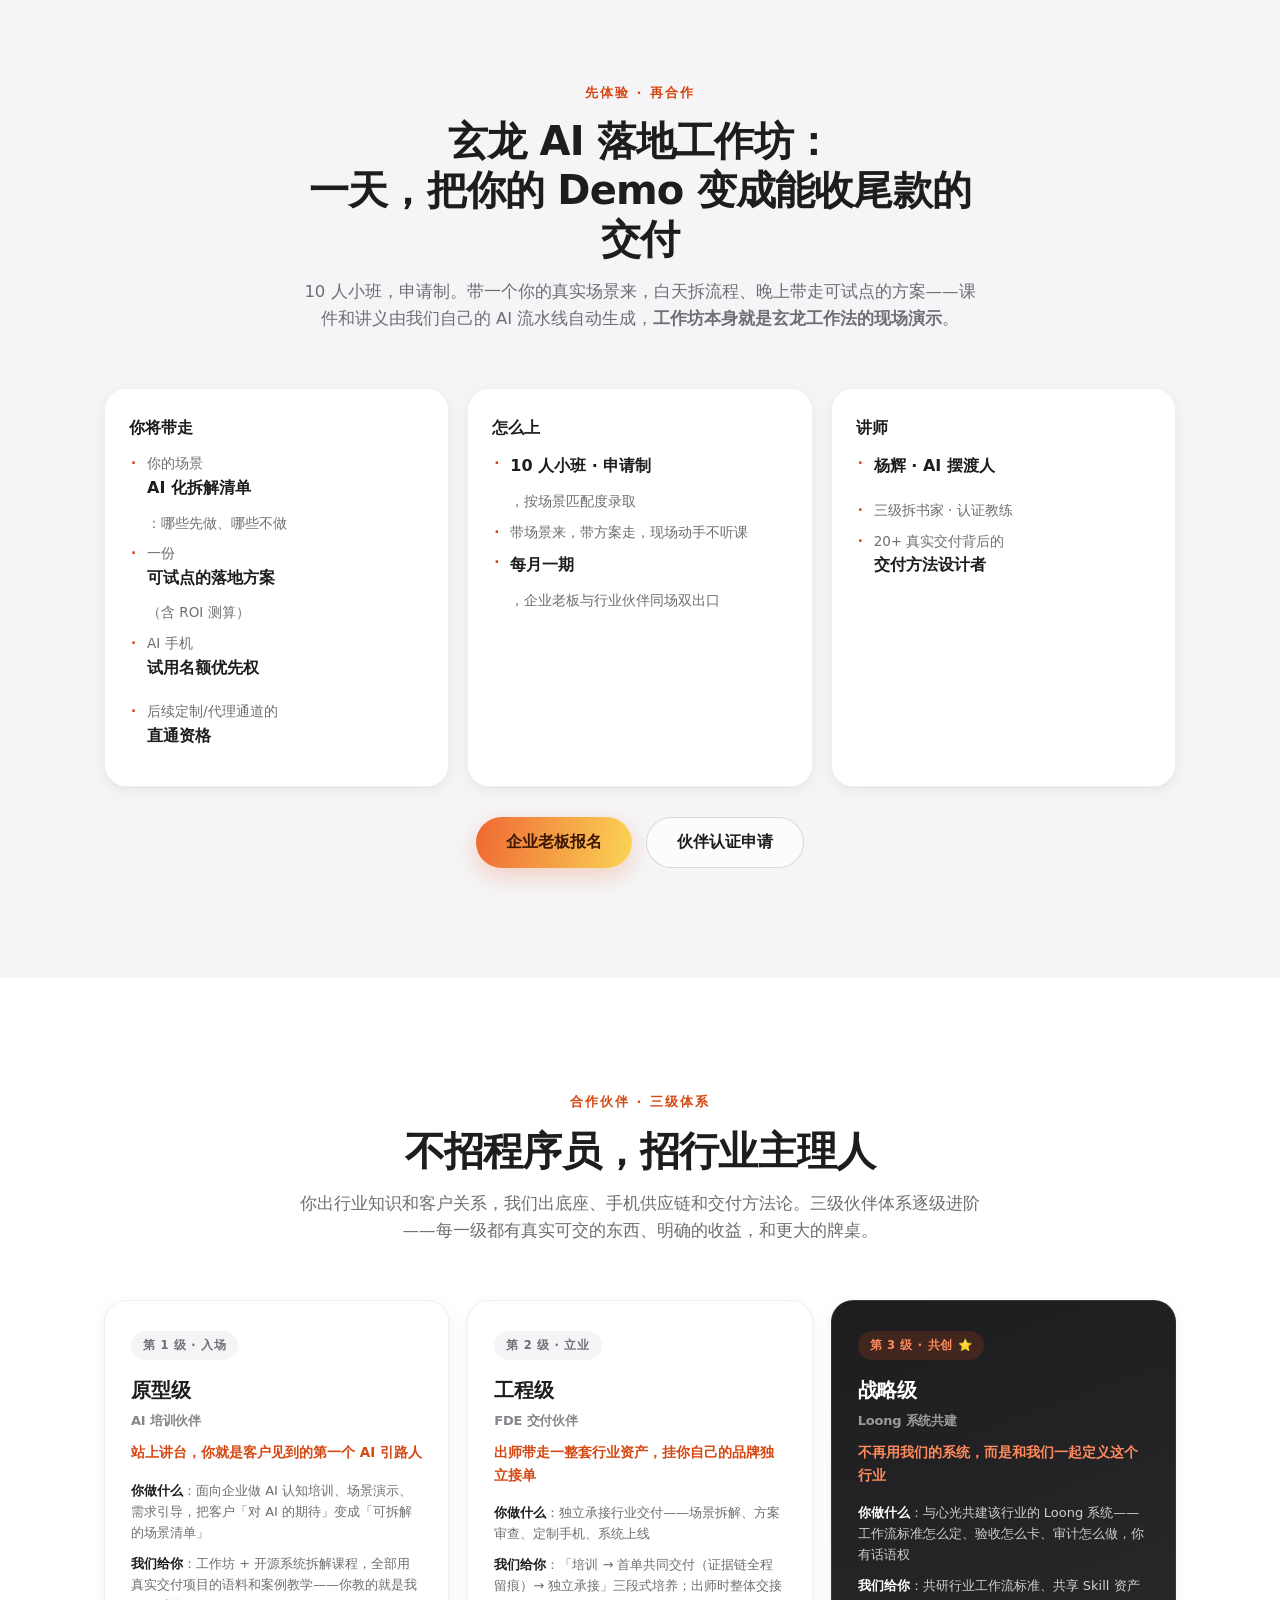
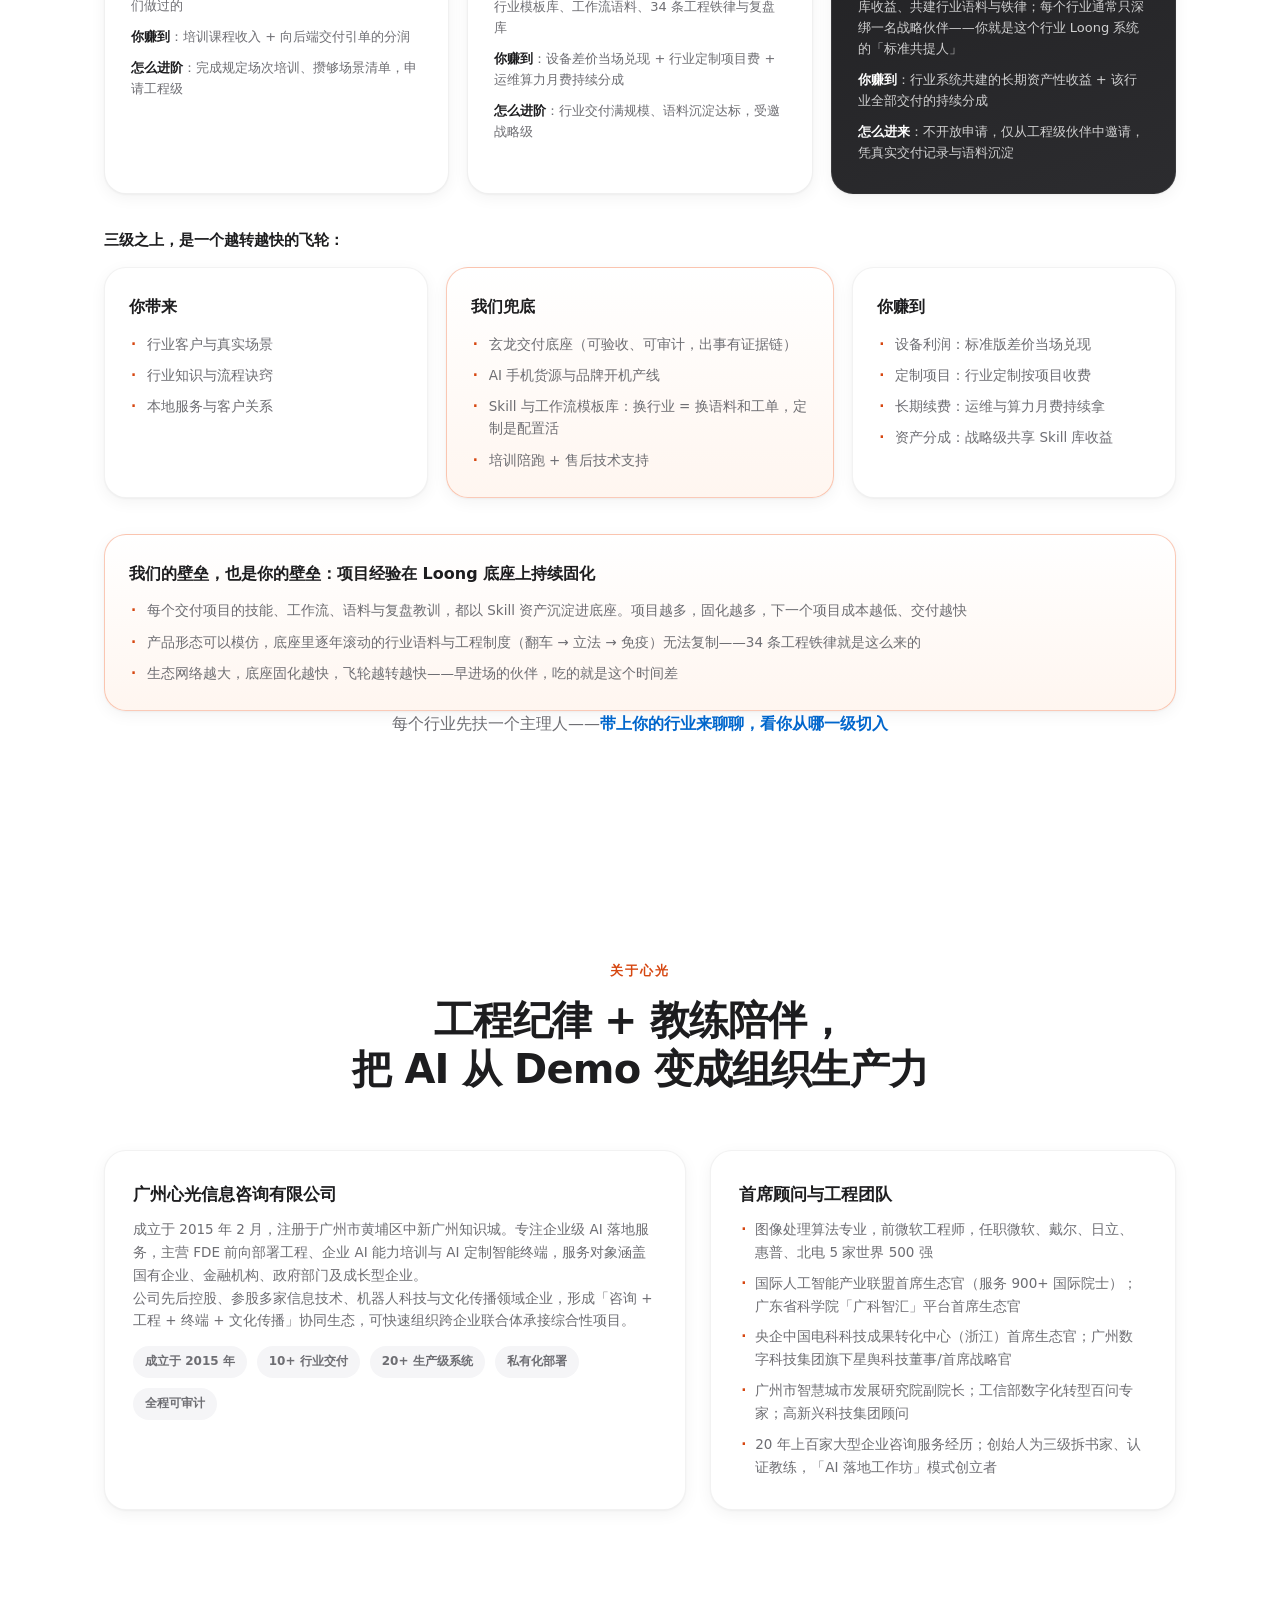
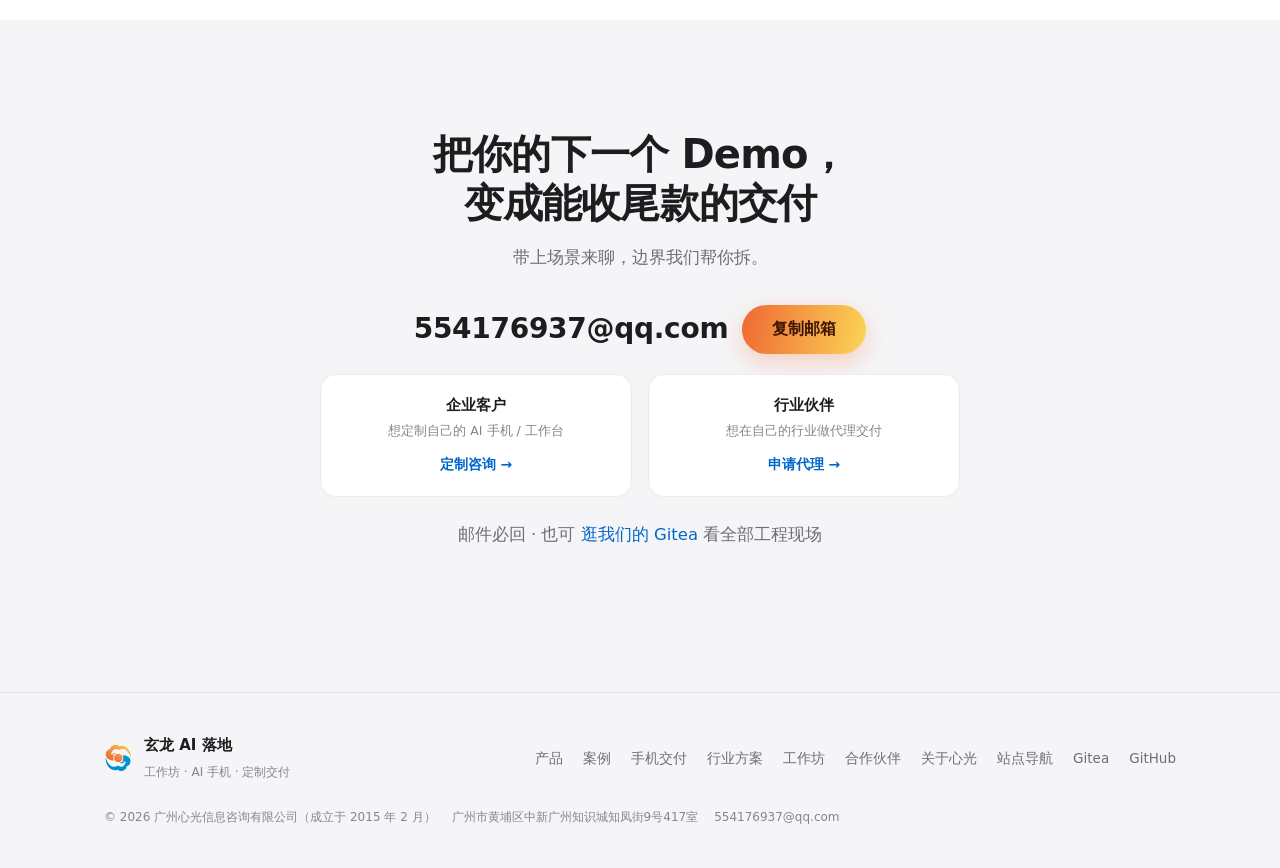
==== commit d92ea7db: "新增行业解决方案区：AI 手机 Skill 定制（美妆零售首发）" ====
--- a/index.html
+++ b/index.html
@@ -26,6 +26,7 @@
     <button class="nav-toggle" id="navToggle" aria-label="菜单"><span></span><span></span><span></span></button>
     <div class="nav-links" id="navLinks">
       <a href="#phone">AI 手机</a>
+      <a href="#solutions">行业方案</a>
       <a href="#products">产品</a>
       <a href="#download">下载</a>
       <a href="#case">真实案例</a>
@@ -125,6 +126,71 @@
   </div>
 </section>
 
+
+<section class="section" id="solutions">
+  <div class="container">
+    <div class="section-head center">
+      <span class="kicker">行业解决方案 · Skill 定制</span>
+      <h2>把总部的业务能力，装进一线的 AI 手机</h2>
+      <p>品牌总部的 SOP、话术、检查表样样齐全，但把它们「送达一线并保证执行」的成本极高。我们把能力拆成一个个长在 AI 手机里的技能（Skill）——员工一句话、一张照片触发，AI 直接给出可执行的结果。<b>零系统集成，30 天试点见效。</b></p>
+    </div>
+
+    <div class="case-band" style="margin-bottom:28px">
+      <div class="case-cell"><b>1 部手机</b><span>一线人手一台，开机即用</span></div>
+      <div class="case-arrow">→</div>
+      <div class="case-cell"><b>3 个技能</b><span>拜访 · 巡店 · 陪练开箱即用</span></div>
+      <div class="case-arrow">→</div>
+      <div class="case-cell hot"><b>30 天</b><span>试点出实测对比数据</span></div>
+    </div>
+
+    <div class="industry-grid">
+      <div class="ind-card">
+        <div class="ind-icon">🎯</div>
+        <b>AI 拜访副驾</b>
+        <p>出门前说一句「下午 3 点见 XX 门店」→ 手机生成拜访简报：客户档案、主推 SKU 与话术、陈列建议；拜访后口述两句，自动成纪要回传</p>
+        <span class="ind-val">拜访有效沟通时长 +30%，跟进事项零遗漏</span>
+      </div>
+      <div class="ind-card">
+        <div class="ind-icon">📸</div>
+        <b>AI 巡店督导</b>
+        <p>巡店拍 5–8 张照片（门头/陈列/价签/物料）→ 按贵司《门店标准化检查表》逐项识别打分，当场出巡检报告与整改清单</p>
+        <span class="ind-val">季度抽检变日日自检，督导只跑异常门店</span>
+      </div>
+      <div class="ind-card">
+        <div class="ind-icon">🎙️</div>
+        <b>AI 销售陪练</b>
+        <p>手机扮演挑剔客户与加盟商，语音对练异议处理；随机抽考成分、肤质、价格政策，练完即打分，30 天新人学习路径内置</p>
+        <span class="ind-val">新人上手周期缩短 30–50%，讲师从重复授课中解放</span>
+      </div>
+      <div class="ind-card">
+        <div class="ind-icon">✍️</div>
+        <b>合规文案快手</b>
+        <p>拍产品 + 念卖点 → 朋友圈、口播稿、种草图文草稿一键生成，内置《广告法》与行业宣称禁用词自动拦截</p>
+        <span class="ind-val">内容产能翻数倍，合规风险前置拦截</span>
+      </div>
+      <div class="ind-card">
+        <div class="ind-icon">🎥</div>
+        <b>直播提词助手</b>
+        <p>主播即问即答：成分、肤感、真假辨别，桌面立一部 AI 手机秒出话术，只吃 SKU 知识库、无集成</p>
+        <span class="ind-val">单场直播准备从 3–4 小时压到 40 分钟</span>
+      </div>
+      <div class="ind-card">
+        <div class="ind-icon">🔒</div>
+        <b>数据私有底线</b>
+        <p>模型与知识库本地/私有部署，会员与动销数据不出内网——对合规敏感的行业（监管通告、召回响应），这是硬门槛优势</p>
+        <span class="ind-val">敏感数据不出企业内网，全程可审计</span>
+      </div>
+    </div>
+
+    <div class="case-notes">
+      <div class="case-note"><b>交付模式</b><span>AI 手机按台交付 + 行业 Skill 每客户一份定制（检查表 / SKU 知识库 / 话术库灌入）+ 年度服务（知识库更新、新技能上线、远程支持）</span></div>
+      <div class="case-note"><b>试点打法</b><span>选 1 个区域 10 家门店 + 10 名销售，30 天试点：首月底出巡检覆盖率、拜访纪要留存率、新人考核通过率对比，达标后分批推广</span></div>
+      <div class="case-note"><b>持续生长</b><span>经营日报、竞品雷达、智能补货等中台场景成熟后可逐步叠加——手机是同一套能力的移动入口，越用越懂你的业务</span></div>
+    </div>
+
+    <p class="case-cta">首发行业：美妆零售（门店 / 柜台 / 加盟体系）。其他重一线、重门店的行业场景，<a href="mailto:554176937@qq.com?subject=行业解决方案咨询">发个邮件聊 30 分钟</a>，技能包按行业持续复制。</p>
+  </div>
+</section>
 
 <section class="section section-alt" id="fit">
   <div class="container">
@@ -620,7 +686,7 @@
       <div><b>玄龙 AI 落地</b><span>工作坊 · AI 手机 · 定制交付</span></div>
     </div>
     <div class="footer-links">
-      <a href="#products">产品</a><a href="#case">案例</a><a href="#phone">手机交付</a>
+      <a href="#products">产品</a><a href="#case">案例</a><a href="#phone">手机交付</a><a href="#solutions">行业方案</a>
       <a href="#workshop">工作坊</a>
       <a href="#partner">合作伙伴</a>
       <a href="#about">关于心光</a>
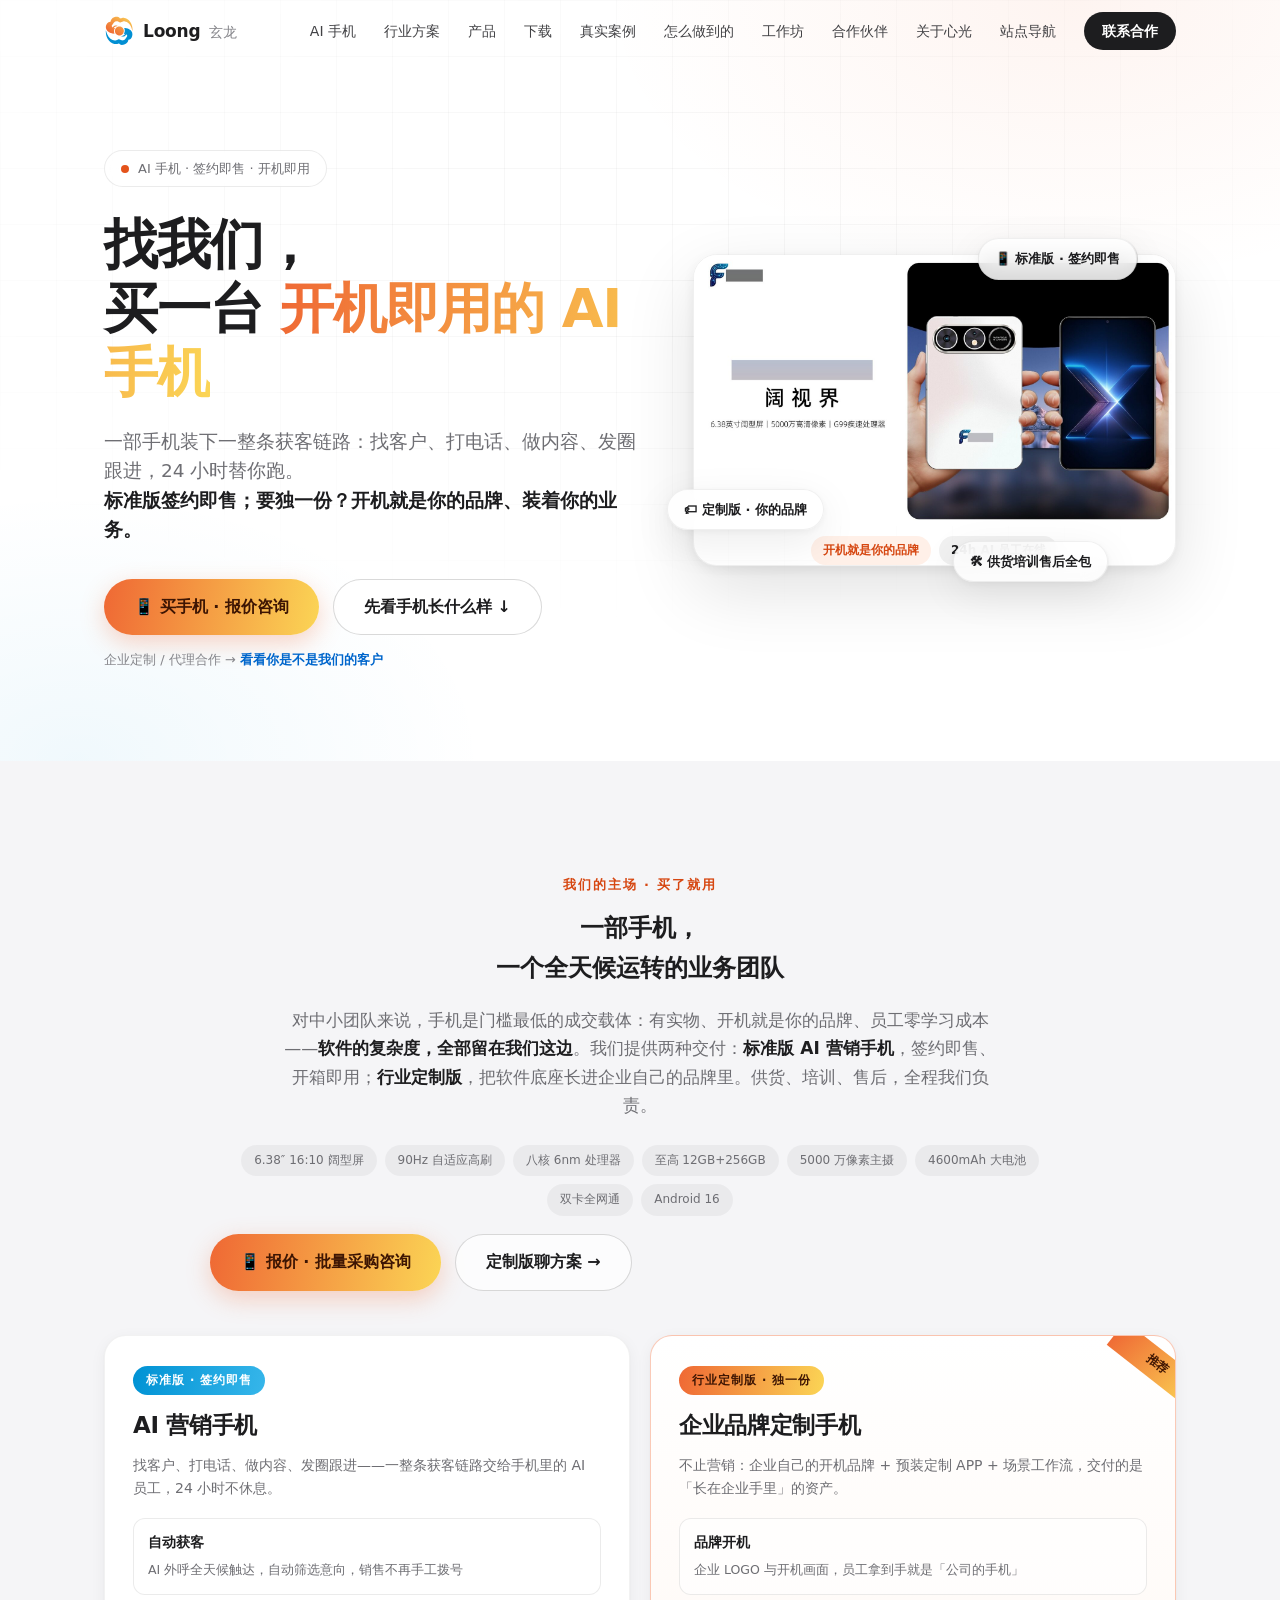
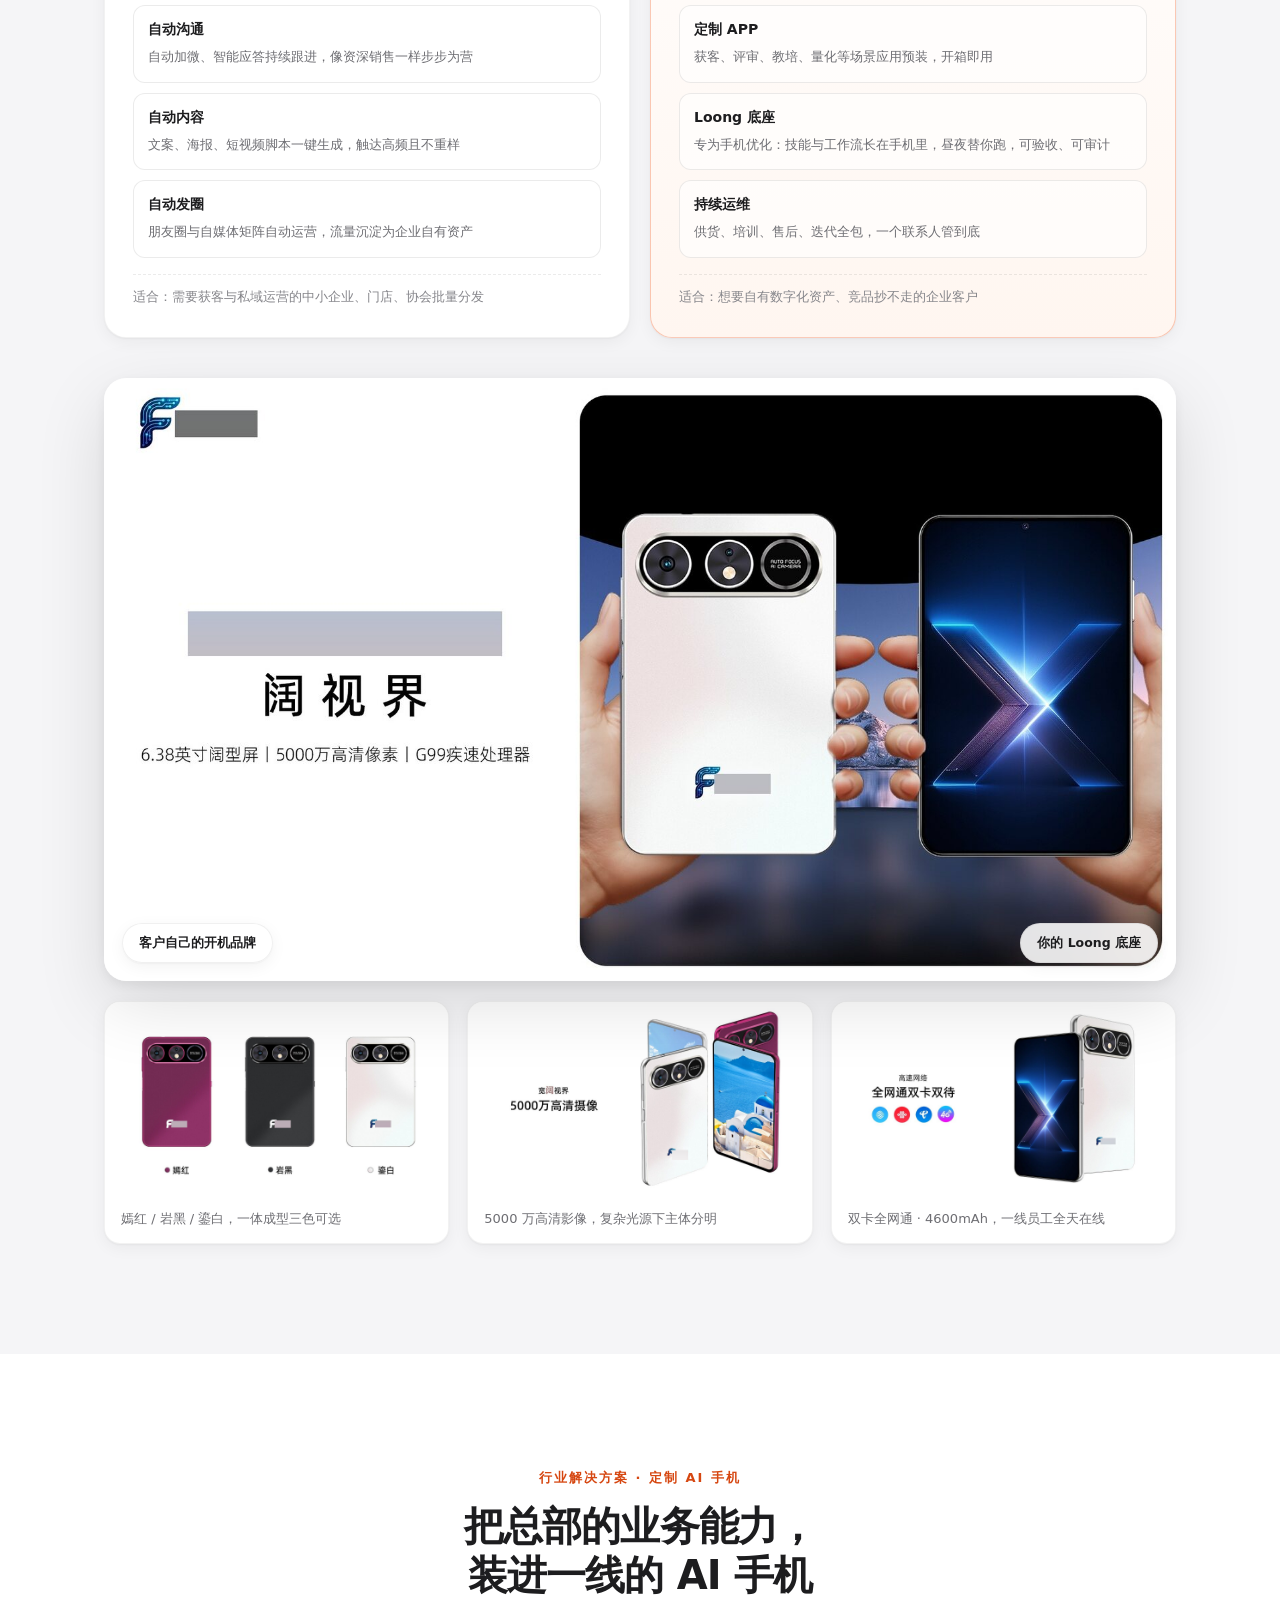
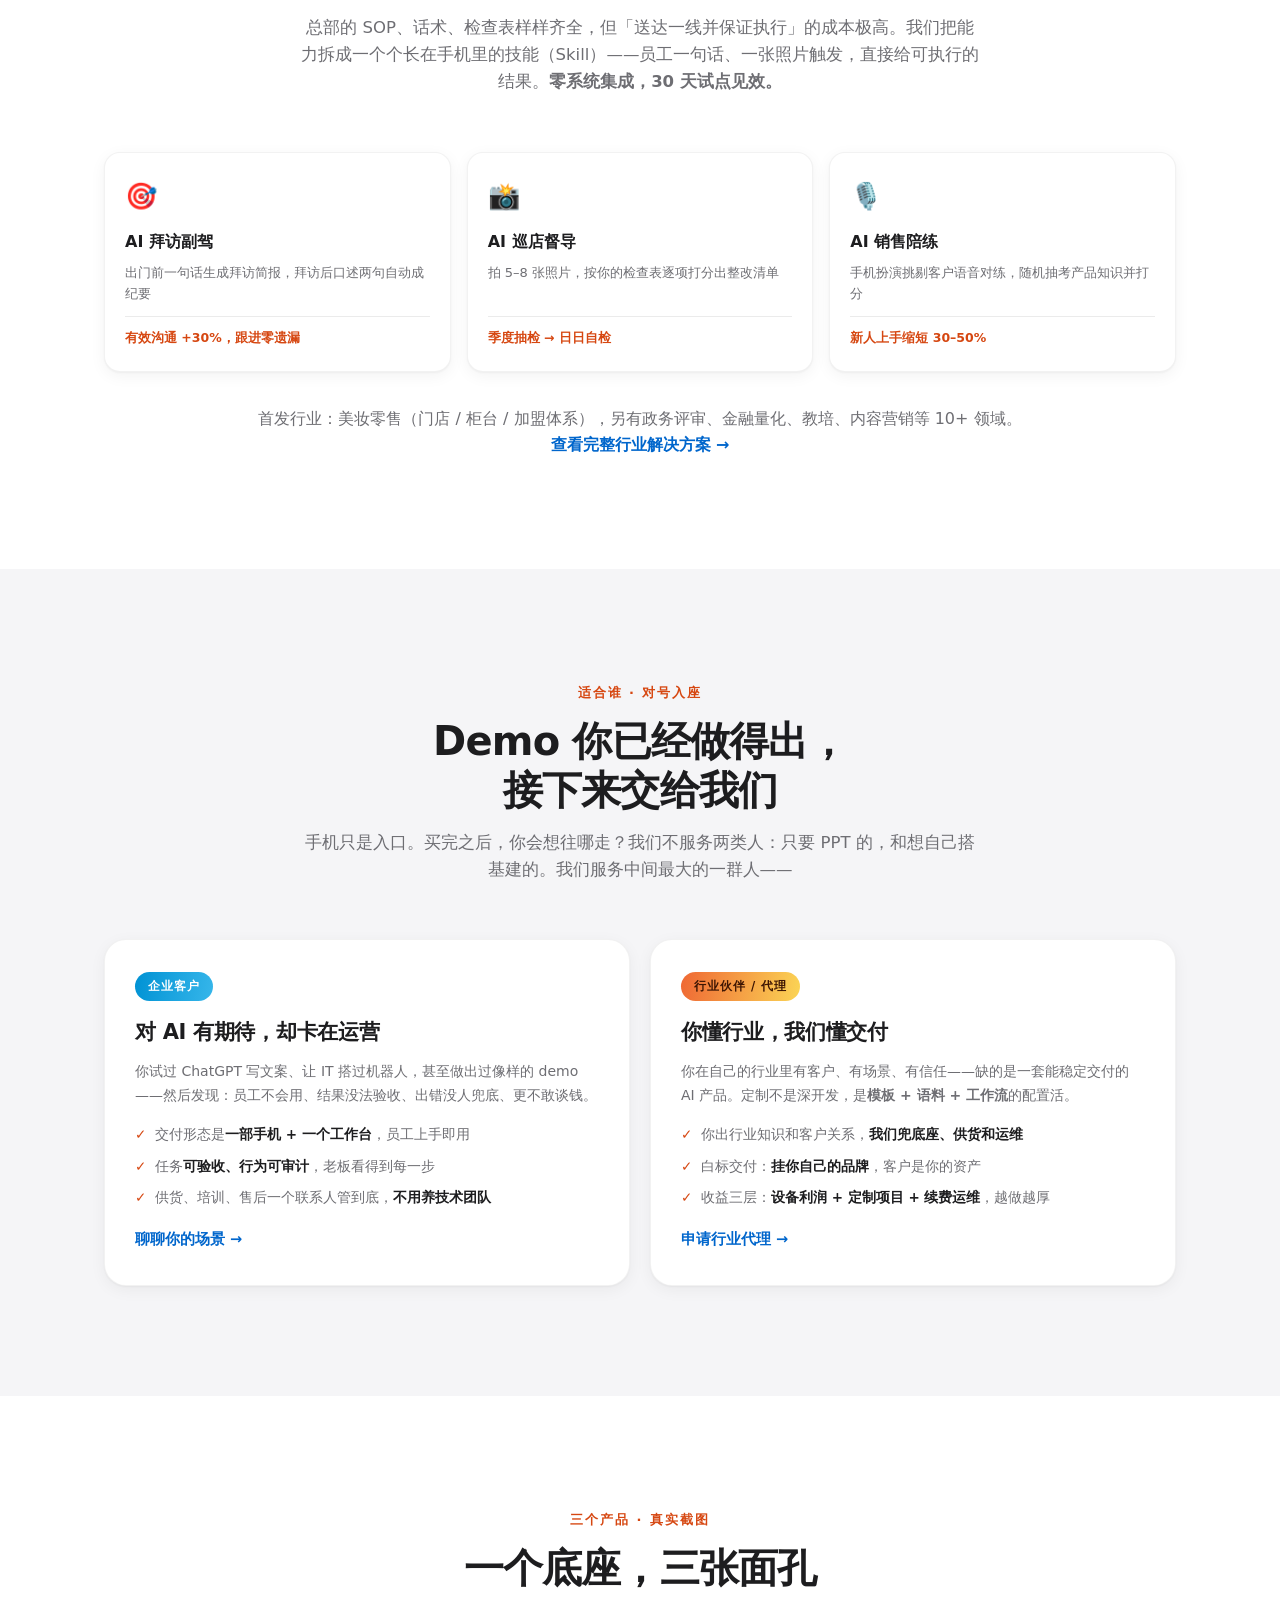
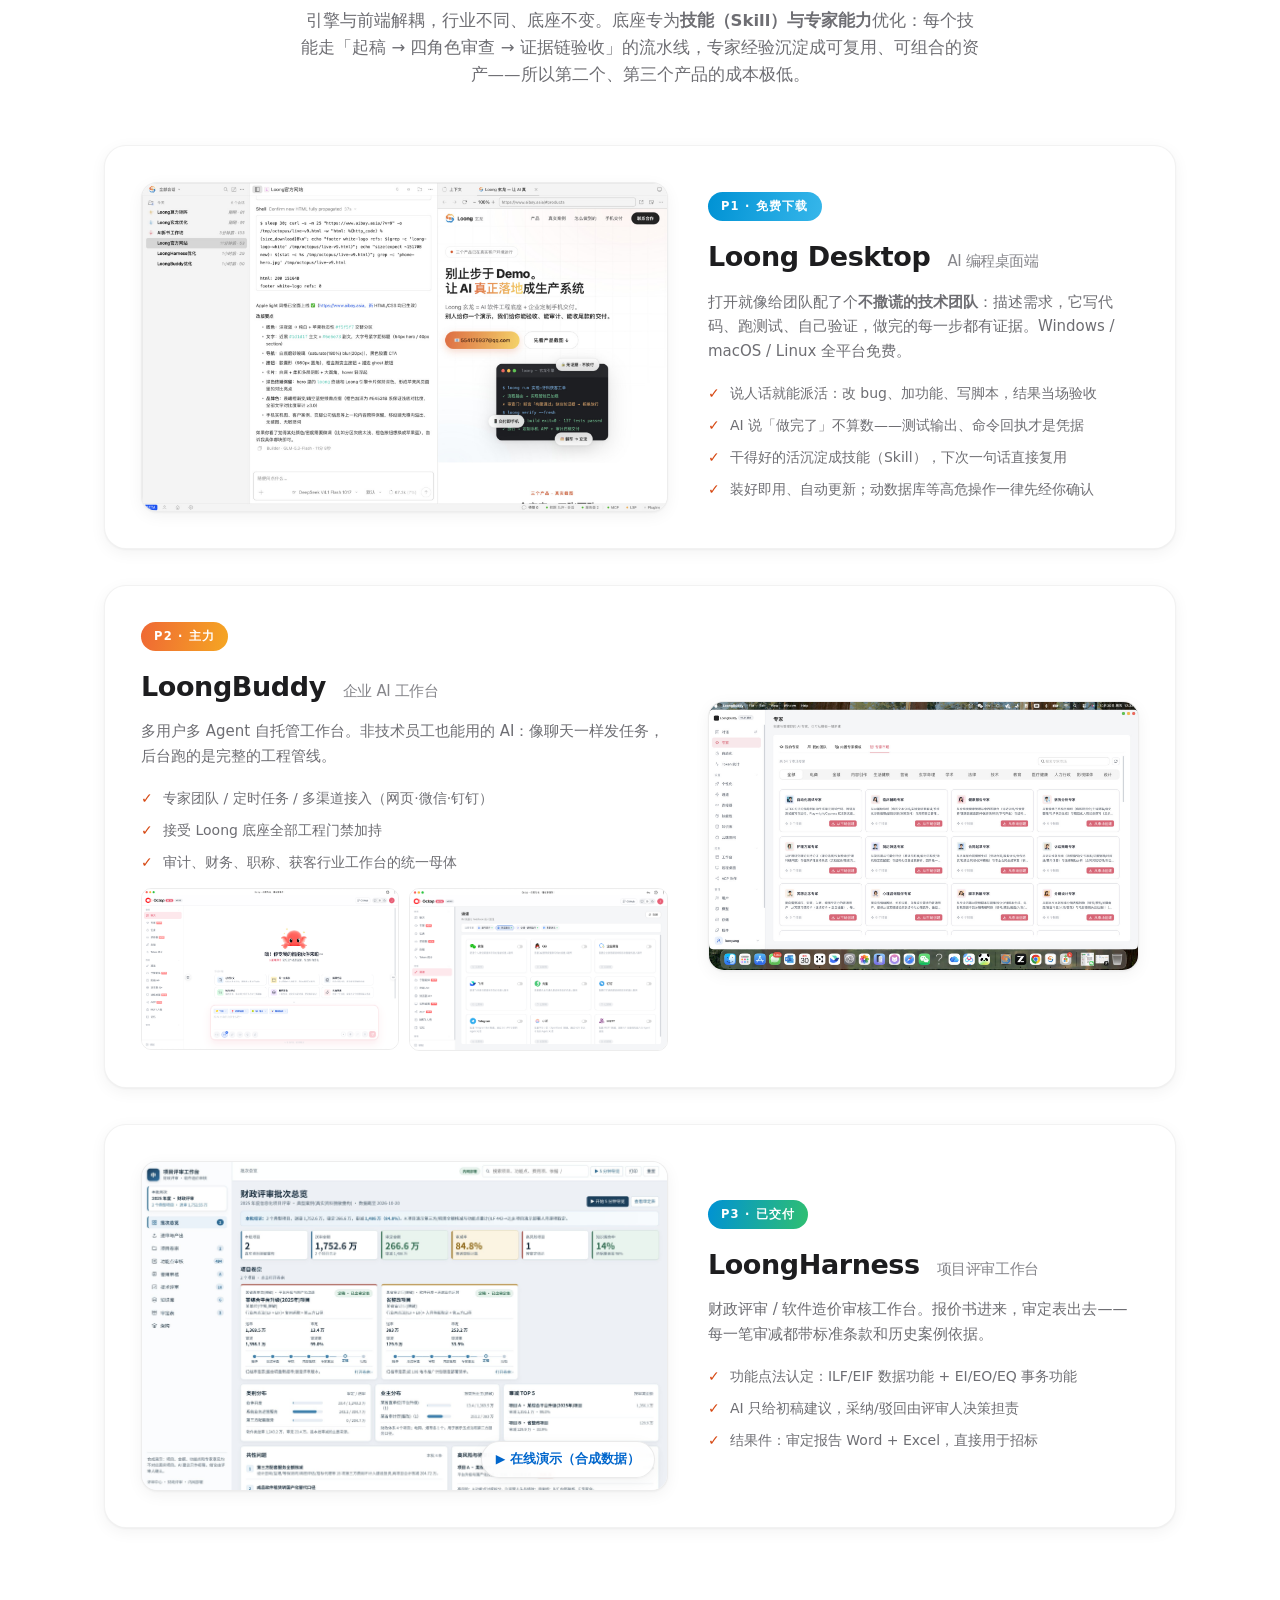
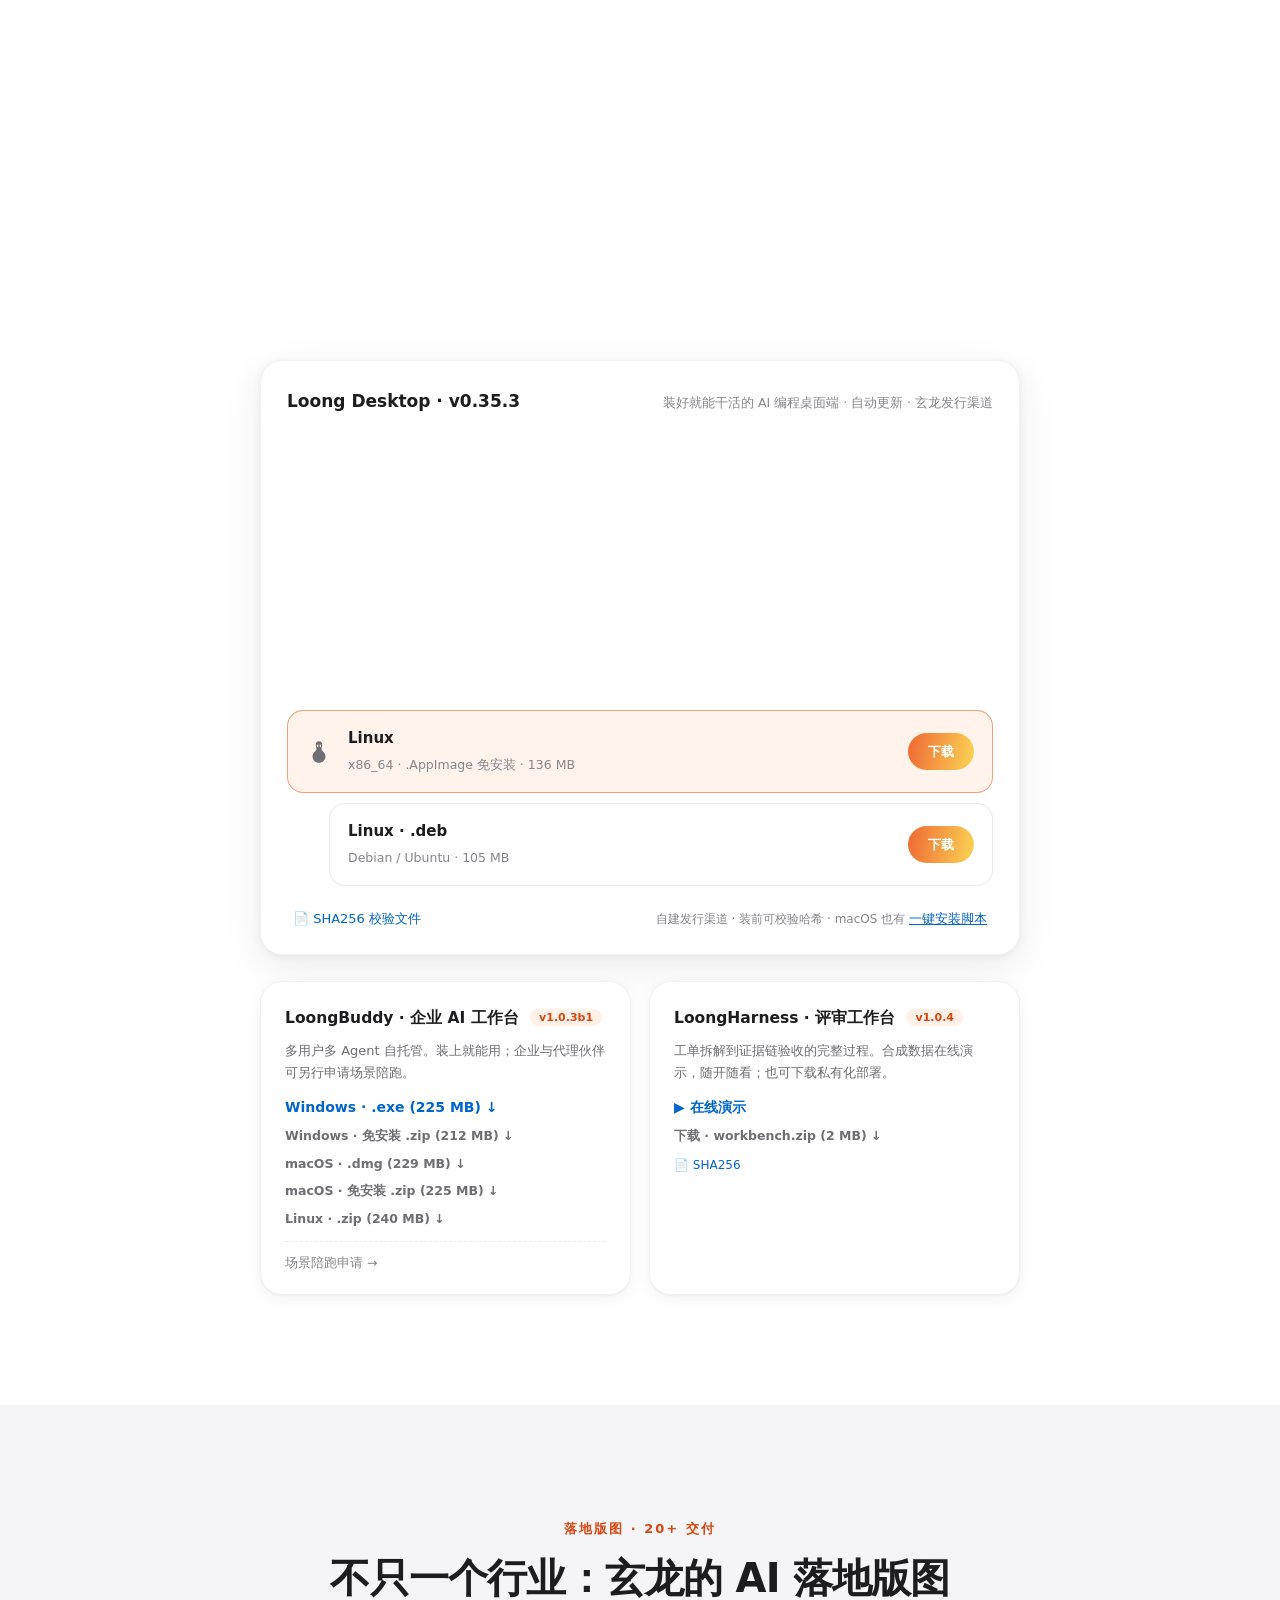
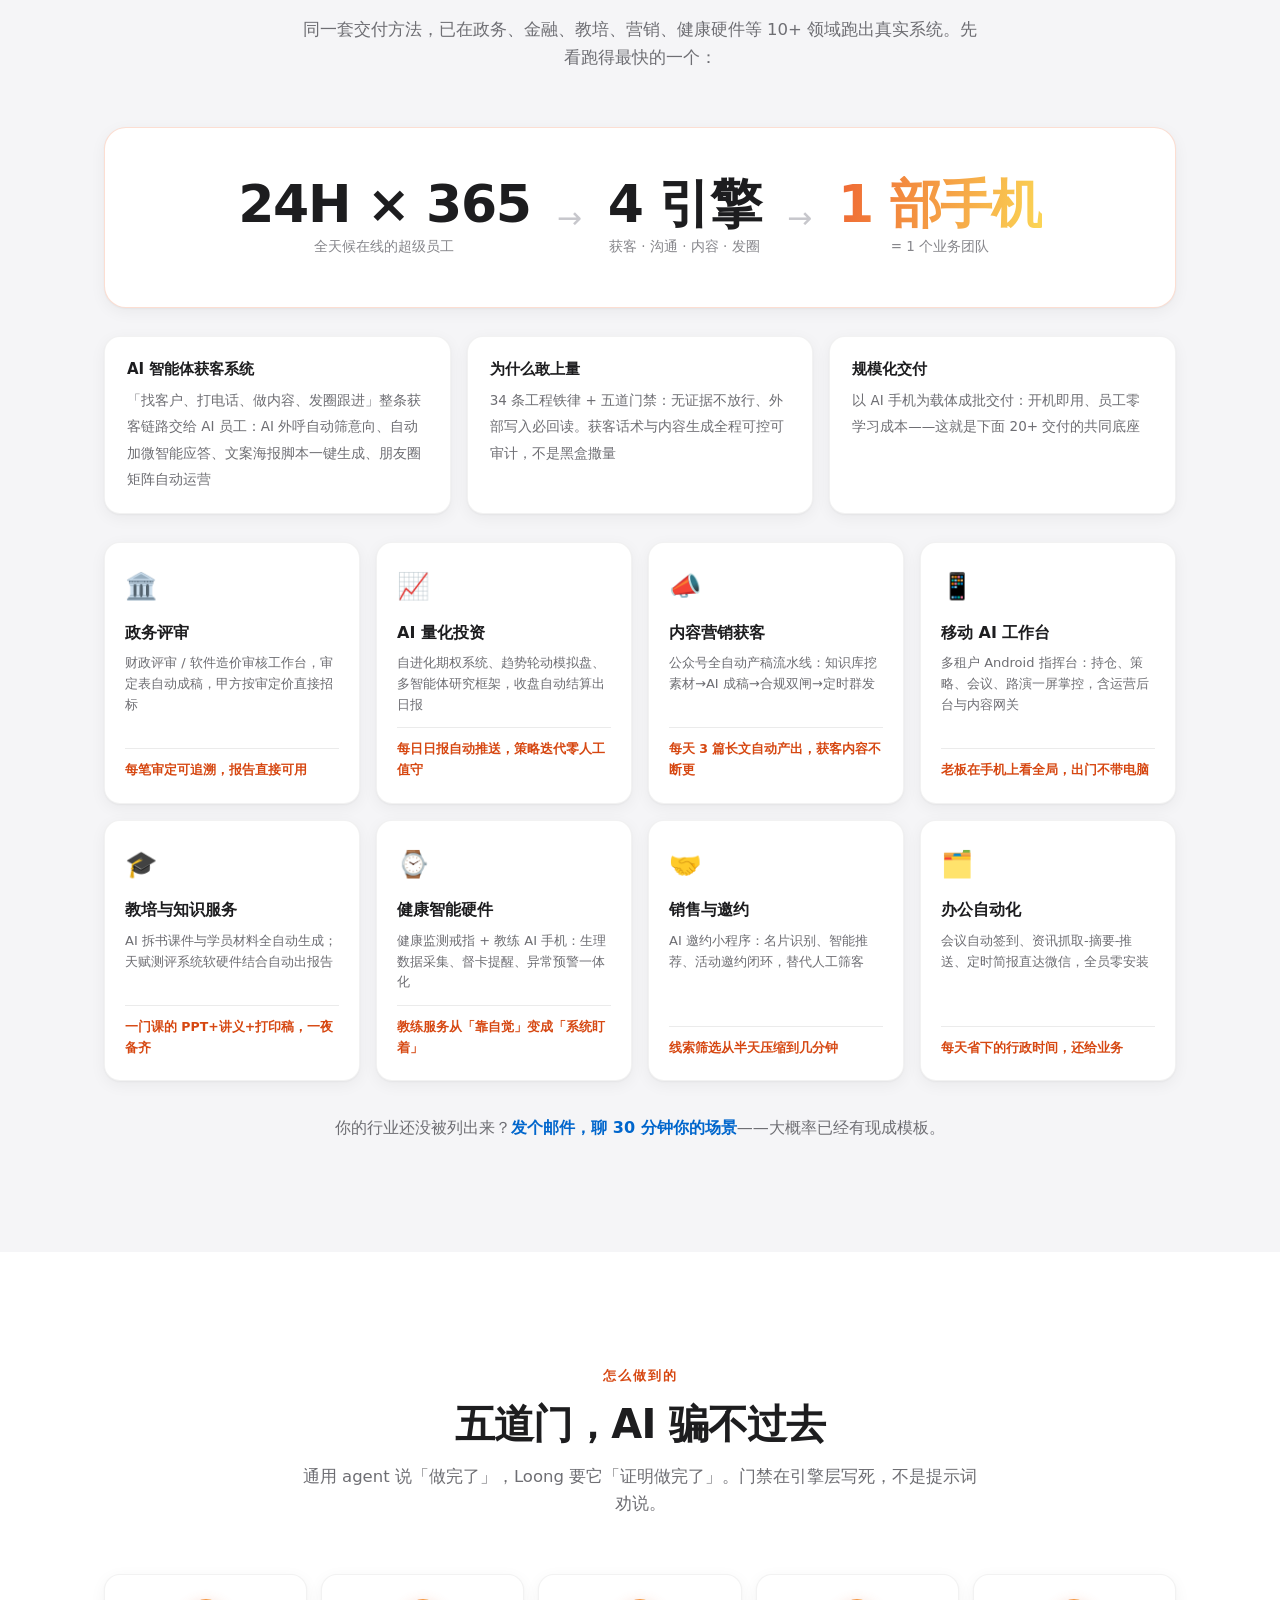
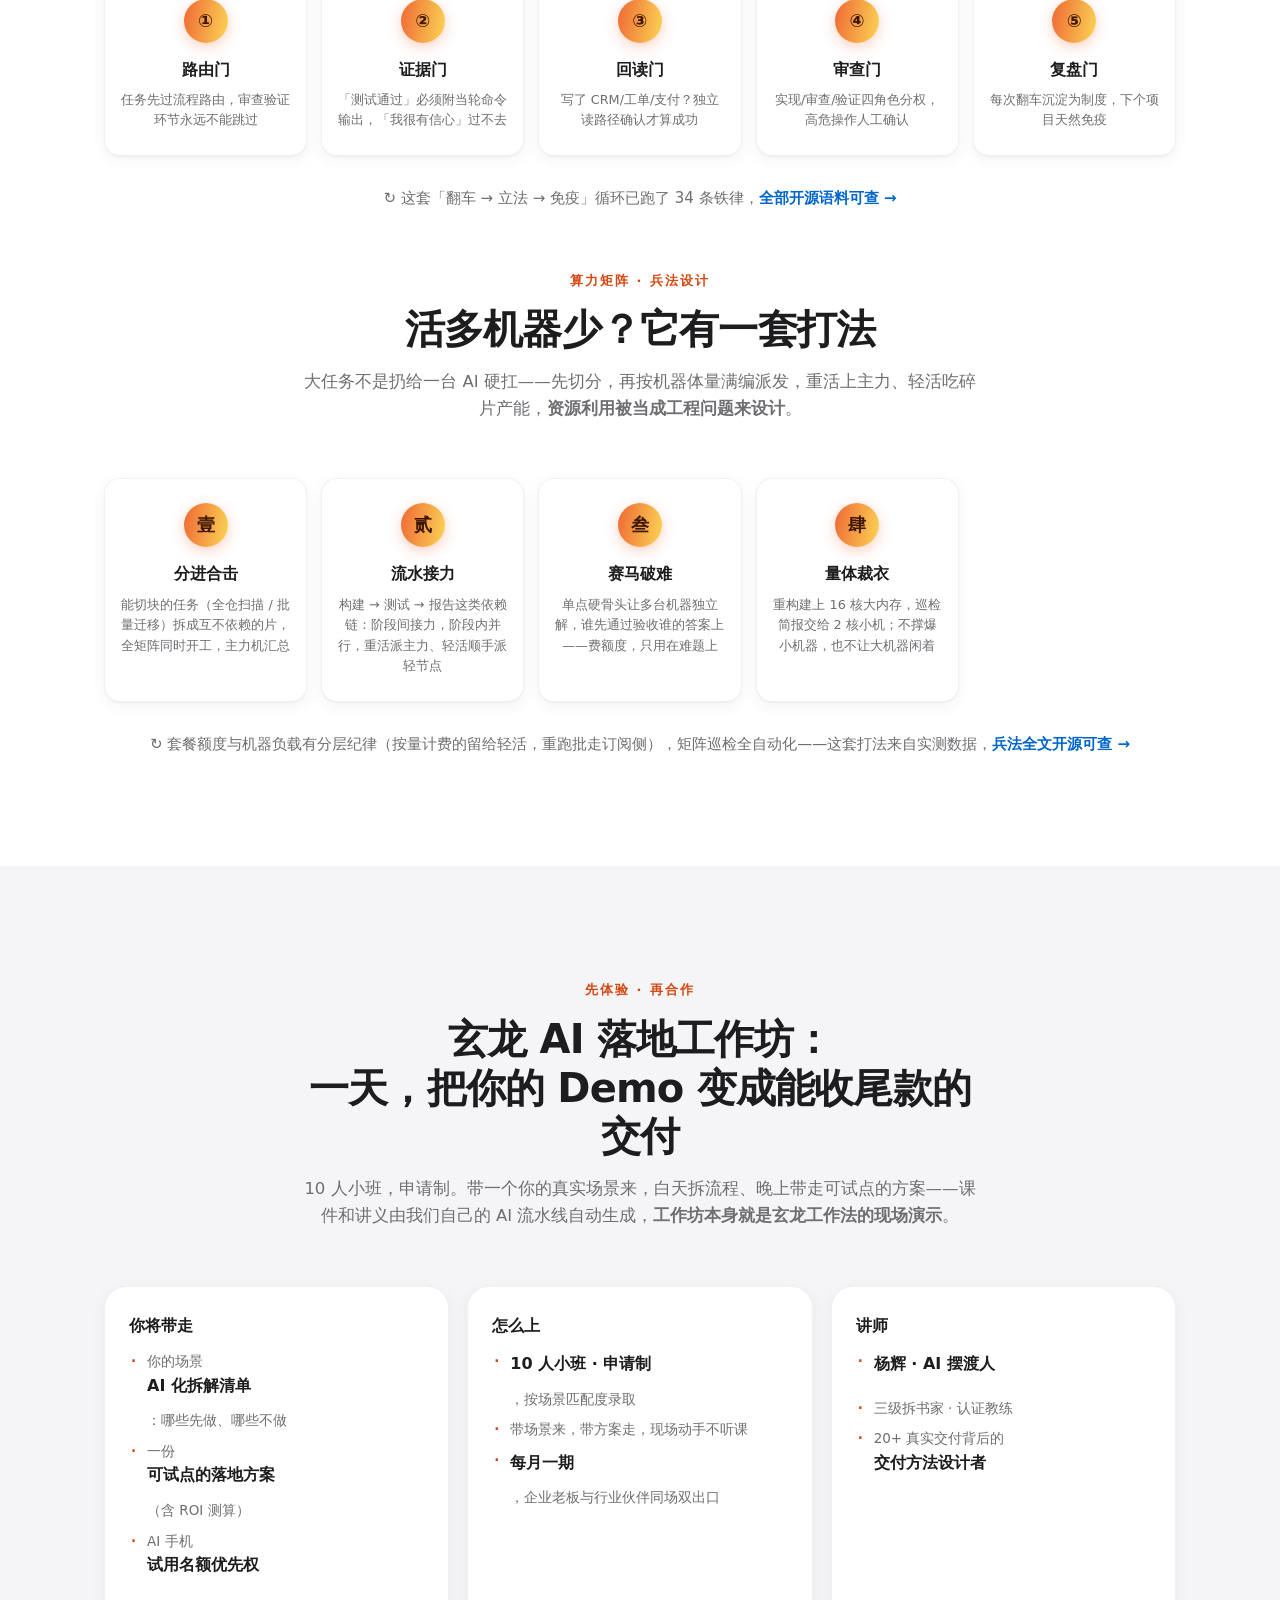
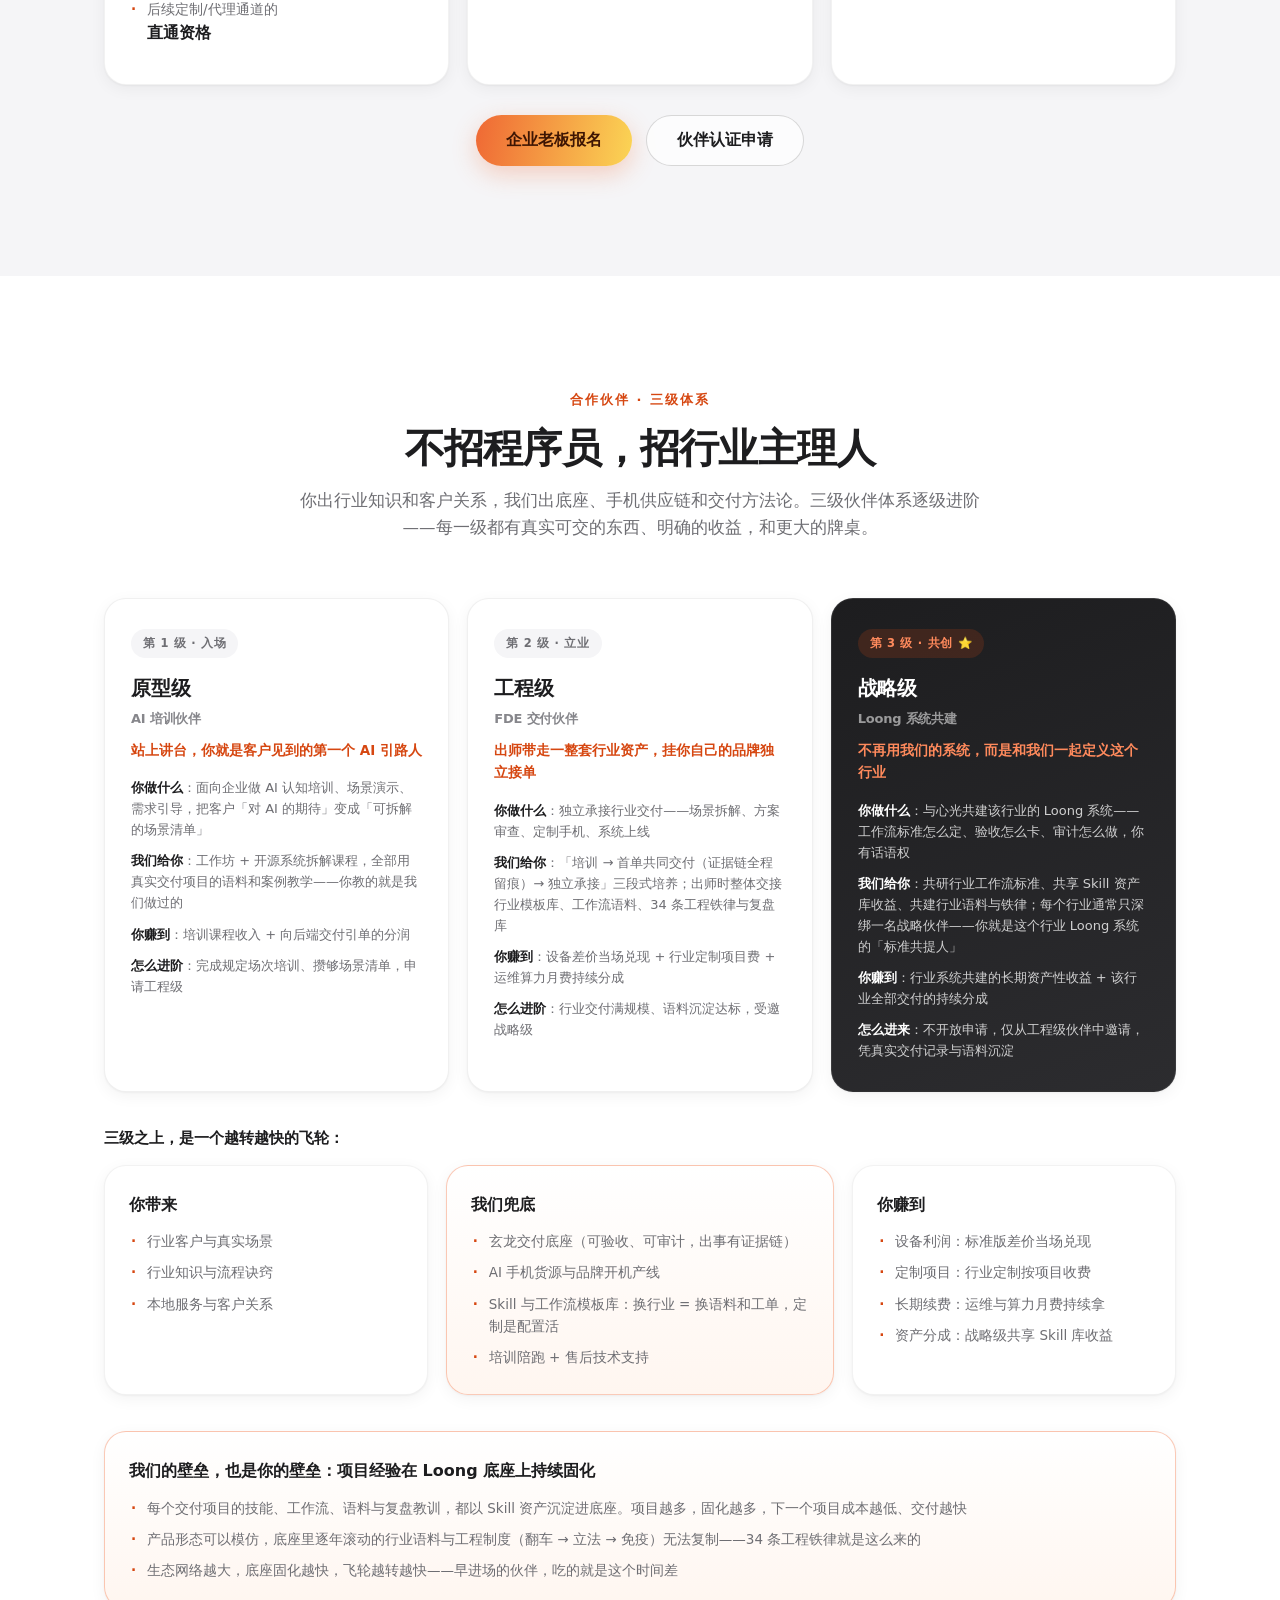
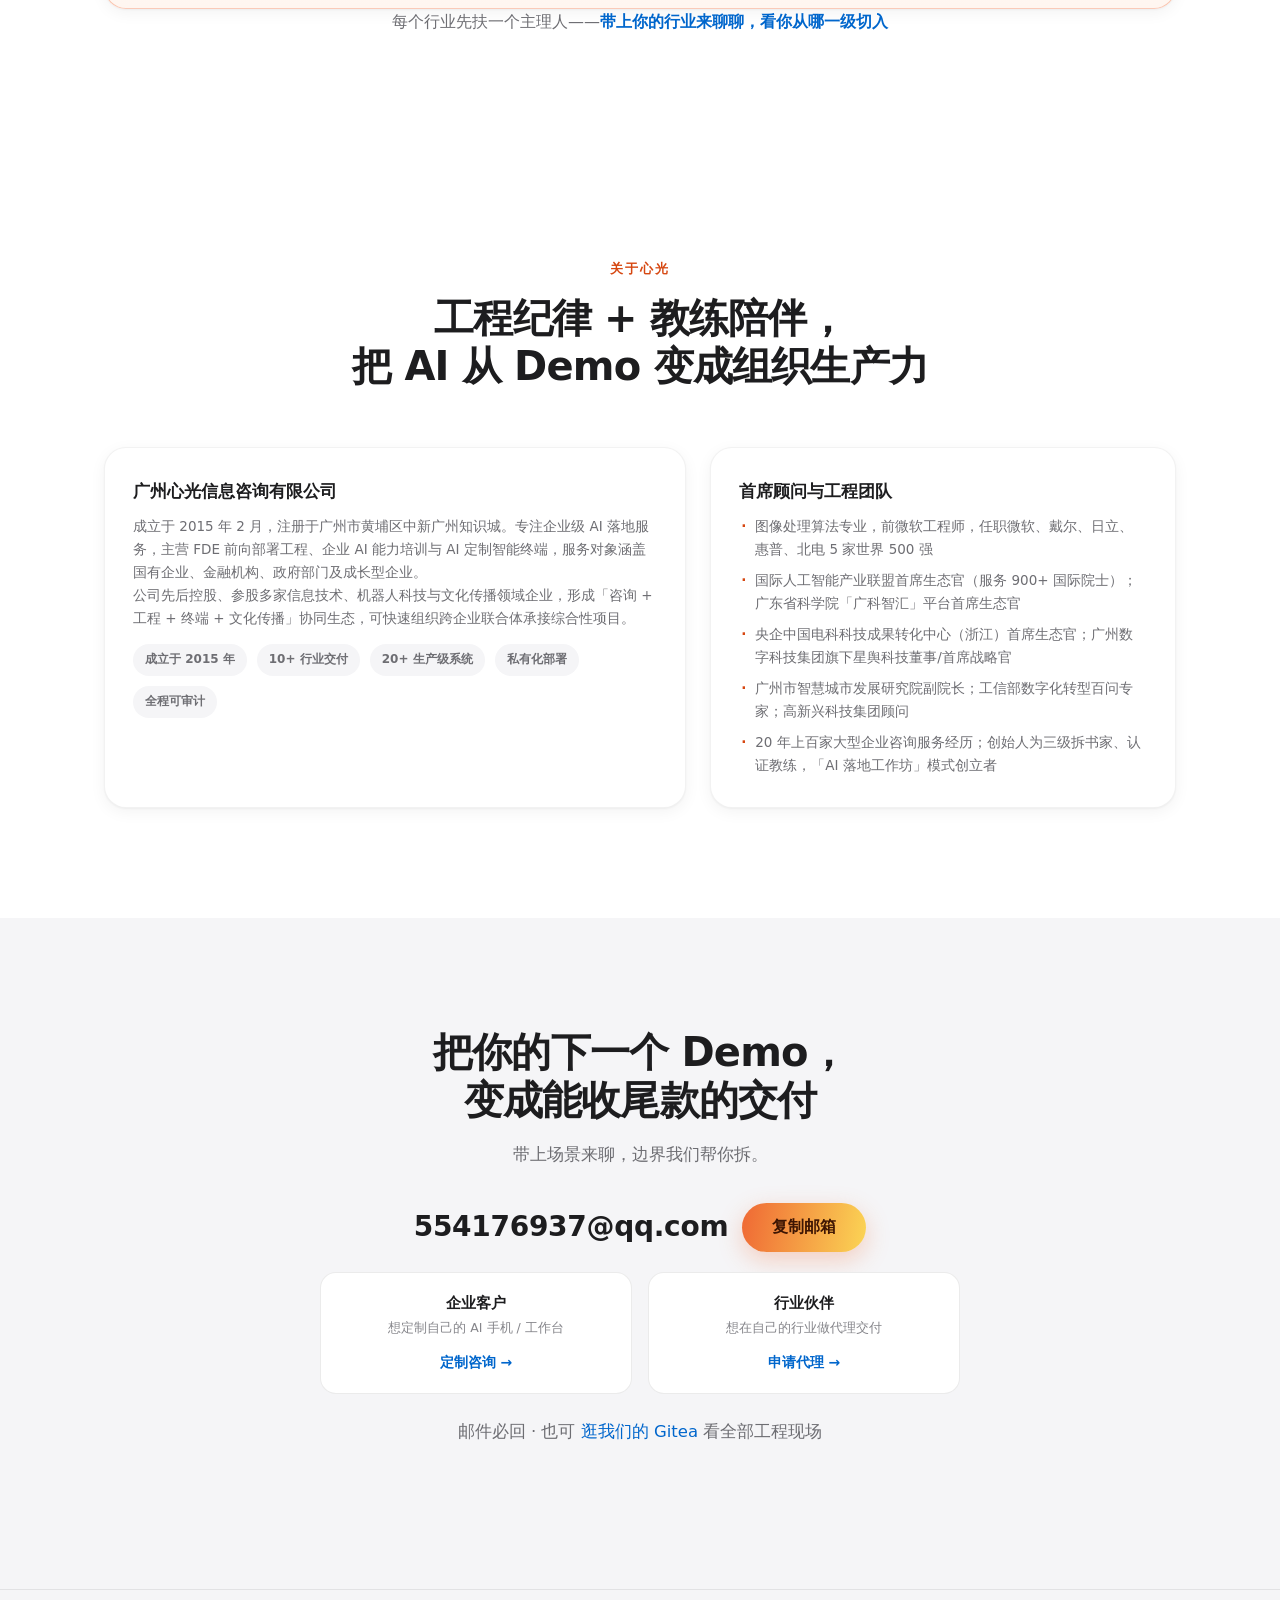
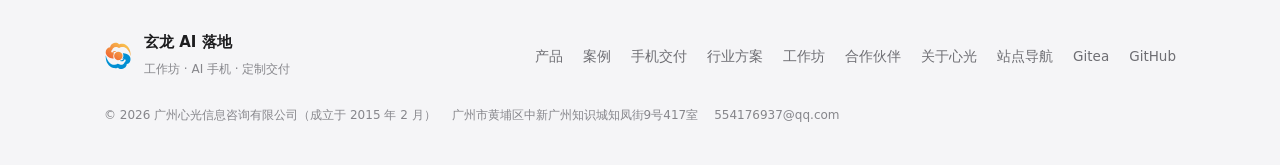
==== commit f3bb8226: "新增独立行业解决方案页 /solutions/：定制 AI 手机三层结构、美妆零售样板、行业矩阵、四步交付、五道门；首页改为预告入口" ====
--- a/index.html
+++ b/index.html
@@ -26,7 +26,7 @@
     <button class="nav-toggle" id="navToggle" aria-label="菜单"><span></span><span></span><span></span></button>
     <div class="nav-links" id="navLinks">
       <a href="#phone">AI 手机</a>
-      <a href="#solutions">行业方案</a>
+      <a href="/solutions/">行业方案</a>
       <a href="#products">产品</a>
       <a href="#download">下载</a>
       <a href="#case">真实案例</a>
@@ -130,67 +130,36 @@
 <section class="section" id="solutions">
   <div class="container">
     <div class="section-head center">
-      <span class="kicker">行业解决方案 · Skill 定制</span>
-      <h2>把总部的业务能力，装进一线的 AI 手机</h2>
-      <p>品牌总部的 SOP、话术、检查表样样齐全，但把它们「送达一线并保证执行」的成本极高。我们把能力拆成一个个长在 AI 手机里的技能（Skill）——员工一句话、一张照片触发，AI 直接给出可执行的结果。<b>零系统集成，30 天试点见效。</b></p>
-    </div>
-
-    <div class="case-band" style="margin-bottom:28px">
-      <div class="case-cell"><b>1 部手机</b><span>一线人手一台，开机即用</span></div>
-      <div class="case-arrow">→</div>
-      <div class="case-cell"><b>3 个技能</b><span>拜访 · 巡店 · 陪练开箱即用</span></div>
-      <div class="case-arrow">→</div>
-      <div class="case-cell hot"><b>30 天</b><span>试点出实测对比数据</span></div>
-    </div>
-
-    <div class="industry-grid">
+      <span class="kicker">行业解决方案 · 定制 AI 手机</span>
+      <h2>把总部的业务能力，<br>装进一线的 AI 手机</h2>
+      <p>总部的 SOP、话术、检查表样样齐全，但「送达一线并保证执行」的成本极高。我们把能力拆成一个个长在手机里的技能（Skill）——员工一句话、一张照片触发，直接给可执行的结果。<b>零系统集成，30 天试点见效。</b></p>
+    </div>
+
+    <div class="industry-grid" style="grid-template-columns:repeat(3,1fr)">
       <div class="ind-card">
         <div class="ind-icon">🎯</div>
         <b>AI 拜访副驾</b>
-        <p>出门前说一句「下午 3 点见 XX 门店」→ 手机生成拜访简报：客户档案、主推 SKU 与话术、陈列建议；拜访后口述两句，自动成纪要回传</p>
-        <span class="ind-val">拜访有效沟通时长 +30%，跟进事项零遗漏</span>
+        <p>出门前一句话生成拜访简报，拜访后口述两句自动成纪要</p>
+        <span class="ind-val">有效沟通 +30%，跟进零遗漏</span>
       </div>
       <div class="ind-card">
         <div class="ind-icon">📸</div>
         <b>AI 巡店督导</b>
-        <p>巡店拍 5–8 张照片（门头/陈列/价签/物料）→ 按贵司《门店标准化检查表》逐项识别打分，当场出巡检报告与整改清单</p>
-        <span class="ind-val">季度抽检变日日自检，督导只跑异常门店</span>
+        <p>拍 5–8 张照片，按你的检查表逐项打分出整改清单</p>
+        <span class="ind-val">季度抽检 → 日日自检</span>
       </div>
       <div class="ind-card">
         <div class="ind-icon">🎙️</div>
         <b>AI 销售陪练</b>
-        <p>手机扮演挑剔客户与加盟商，语音对练异议处理；随机抽考成分、肤质、价格政策，练完即打分，30 天新人学习路径内置</p>
-        <span class="ind-val">新人上手周期缩短 30–50%，讲师从重复授课中解放</span>
-      </div>
-      <div class="ind-card">
-        <div class="ind-icon">✍️</div>
-        <b>合规文案快手</b>
-        <p>拍产品 + 念卖点 → 朋友圈、口播稿、种草图文草稿一键生成，内置《广告法》与行业宣称禁用词自动拦截</p>
-        <span class="ind-val">内容产能翻数倍，合规风险前置拦截</span>
-      </div>
-      <div class="ind-card">
-        <div class="ind-icon">🎥</div>
-        <b>直播提词助手</b>
-        <p>主播即问即答：成分、肤感、真假辨别，桌面立一部 AI 手机秒出话术，只吃 SKU 知识库、无集成</p>
-        <span class="ind-val">单场直播准备从 3–4 小时压到 40 分钟</span>
-      </div>
-      <div class="ind-card">
-        <div class="ind-icon">🔒</div>
-        <b>数据私有底线</b>
-        <p>模型与知识库本地/私有部署，会员与动销数据不出内网——对合规敏感的行业（监管通告、召回响应），这是硬门槛优势</p>
-        <span class="ind-val">敏感数据不出企业内网，全程可审计</span>
-      </div>
-    </div>
-
-    <div class="case-notes">
-      <div class="case-note"><b>交付模式</b><span>AI 手机按台交付 + 行业 Skill 每客户一份定制（检查表 / SKU 知识库 / 话术库灌入）+ 年度服务（知识库更新、新技能上线、远程支持）</span></div>
-      <div class="case-note"><b>试点打法</b><span>选 1 个区域 10 家门店 + 10 名销售，30 天试点：首月底出巡检覆盖率、拜访纪要留存率、新人考核通过率对比，达标后分批推广</span></div>
-      <div class="case-note"><b>持续生长</b><span>经营日报、竞品雷达、智能补货等中台场景成熟后可逐步叠加——手机是同一套能力的移动入口，越用越懂你的业务</span></div>
-    </div>
-
-    <p class="case-cta">首发行业：美妆零售（门店 / 柜台 / 加盟体系）。其他重一线、重门店的行业场景，<a href="mailto:554176937@qq.com?subject=行业解决方案咨询">发个邮件聊 30 分钟</a>，技能包按行业持续复制。</p>
-  </div>
-</section>
+        <p>手机扮演挑剔客户语音对练，随机抽考产品知识并打分</p>
+        <span class="ind-val">新人上手缩短 30–50%</span>
+      </div>
+    </div>
+
+    <p class="case-cta">首发行业：美妆零售（门店 / 柜台 / 加盟体系），另有政务评审、金融量化、教培、内容营销等 10+ 领域。<br><a href="/solutions/">查看完整行业解决方案 →</a></p>
+  </div>
+</section>
+
 
 <section class="section section-alt" id="fit">
   <div class="container">
@@ -686,7 +655,7 @@
       <div><b>玄龙 AI 落地</b><span>工作坊 · AI 手机 · 定制交付</span></div>
     </div>
     <div class="footer-links">
-      <a href="#products">产品</a><a href="#case">案例</a><a href="#phone">手机交付</a><a href="#solutions">行业方案</a>
+      <a href="#products">产品</a><a href="#case">案例</a><a href="#phone">手机交付</a><a href="/solutions/">行业方案</a>
       <a href="#workshop">工作坊</a>
       <a href="#partner">合作伙伴</a>
       <a href="#about">关于心光</a>
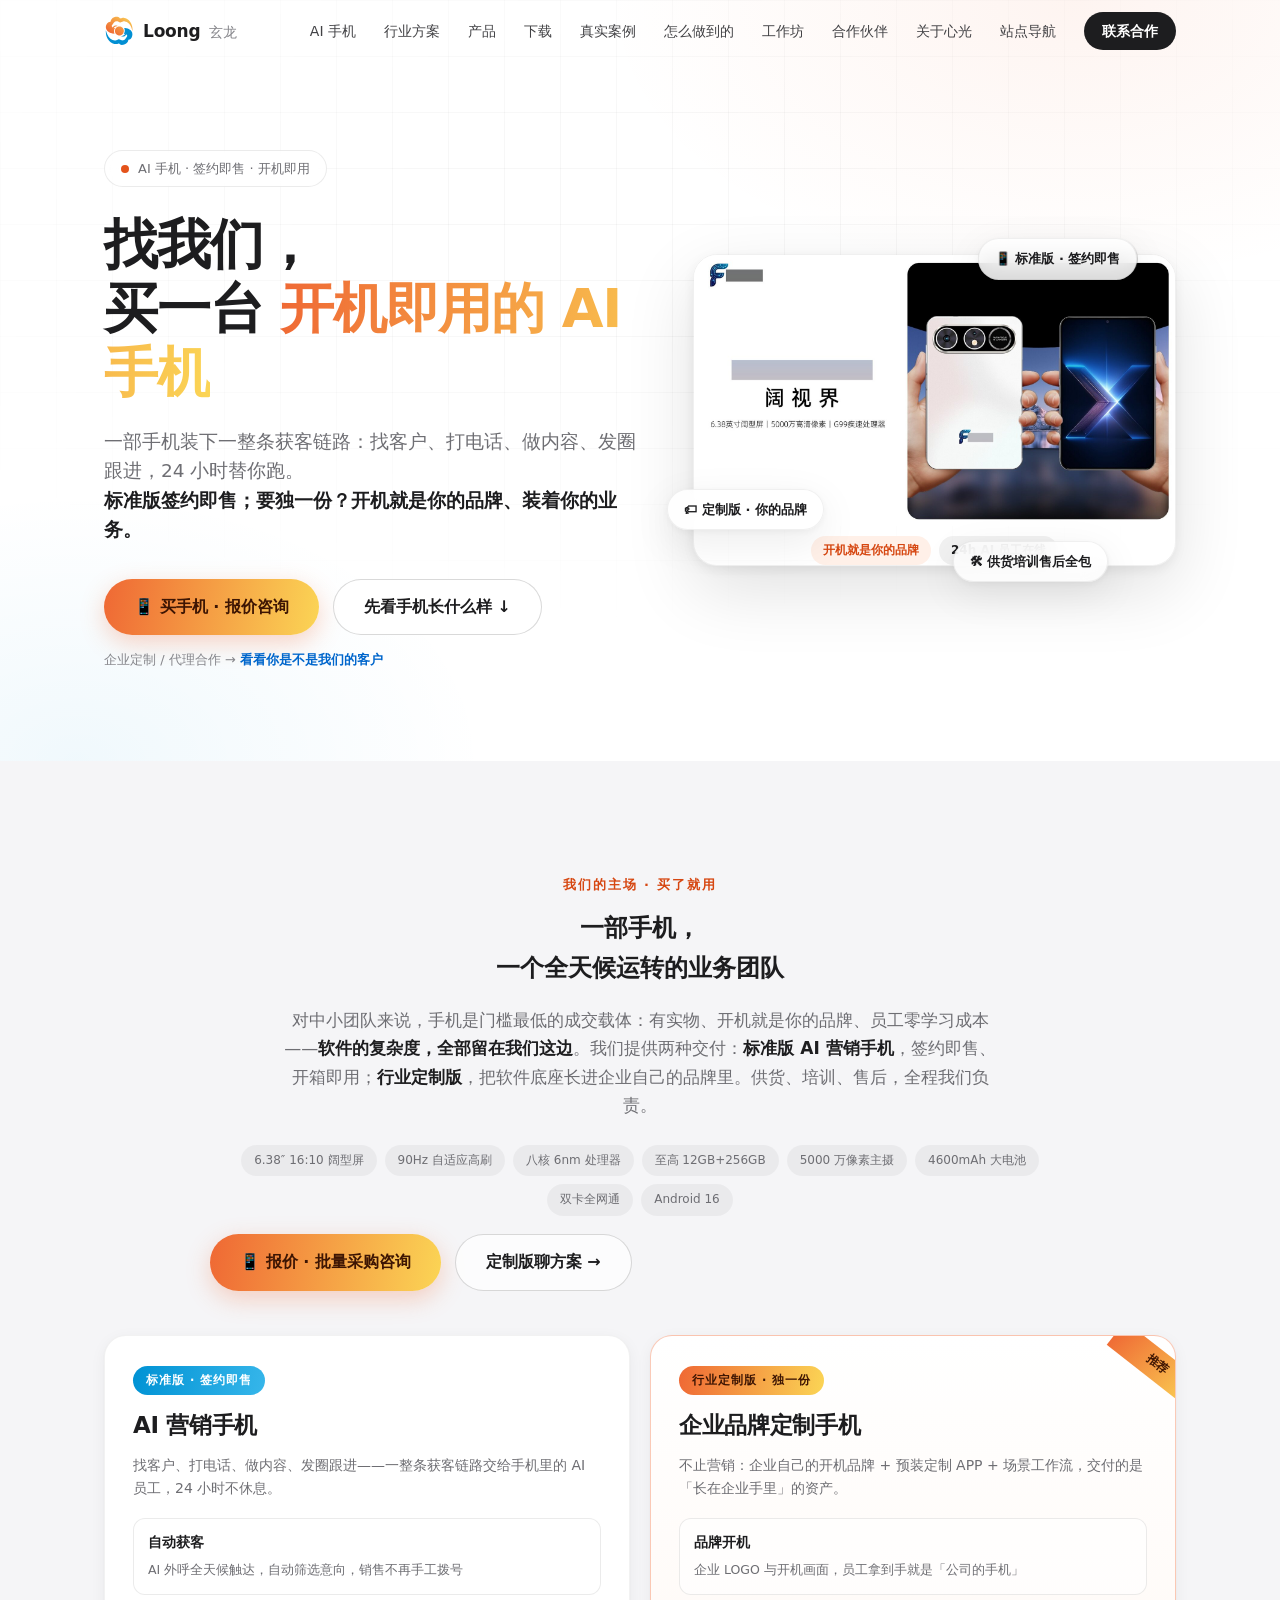
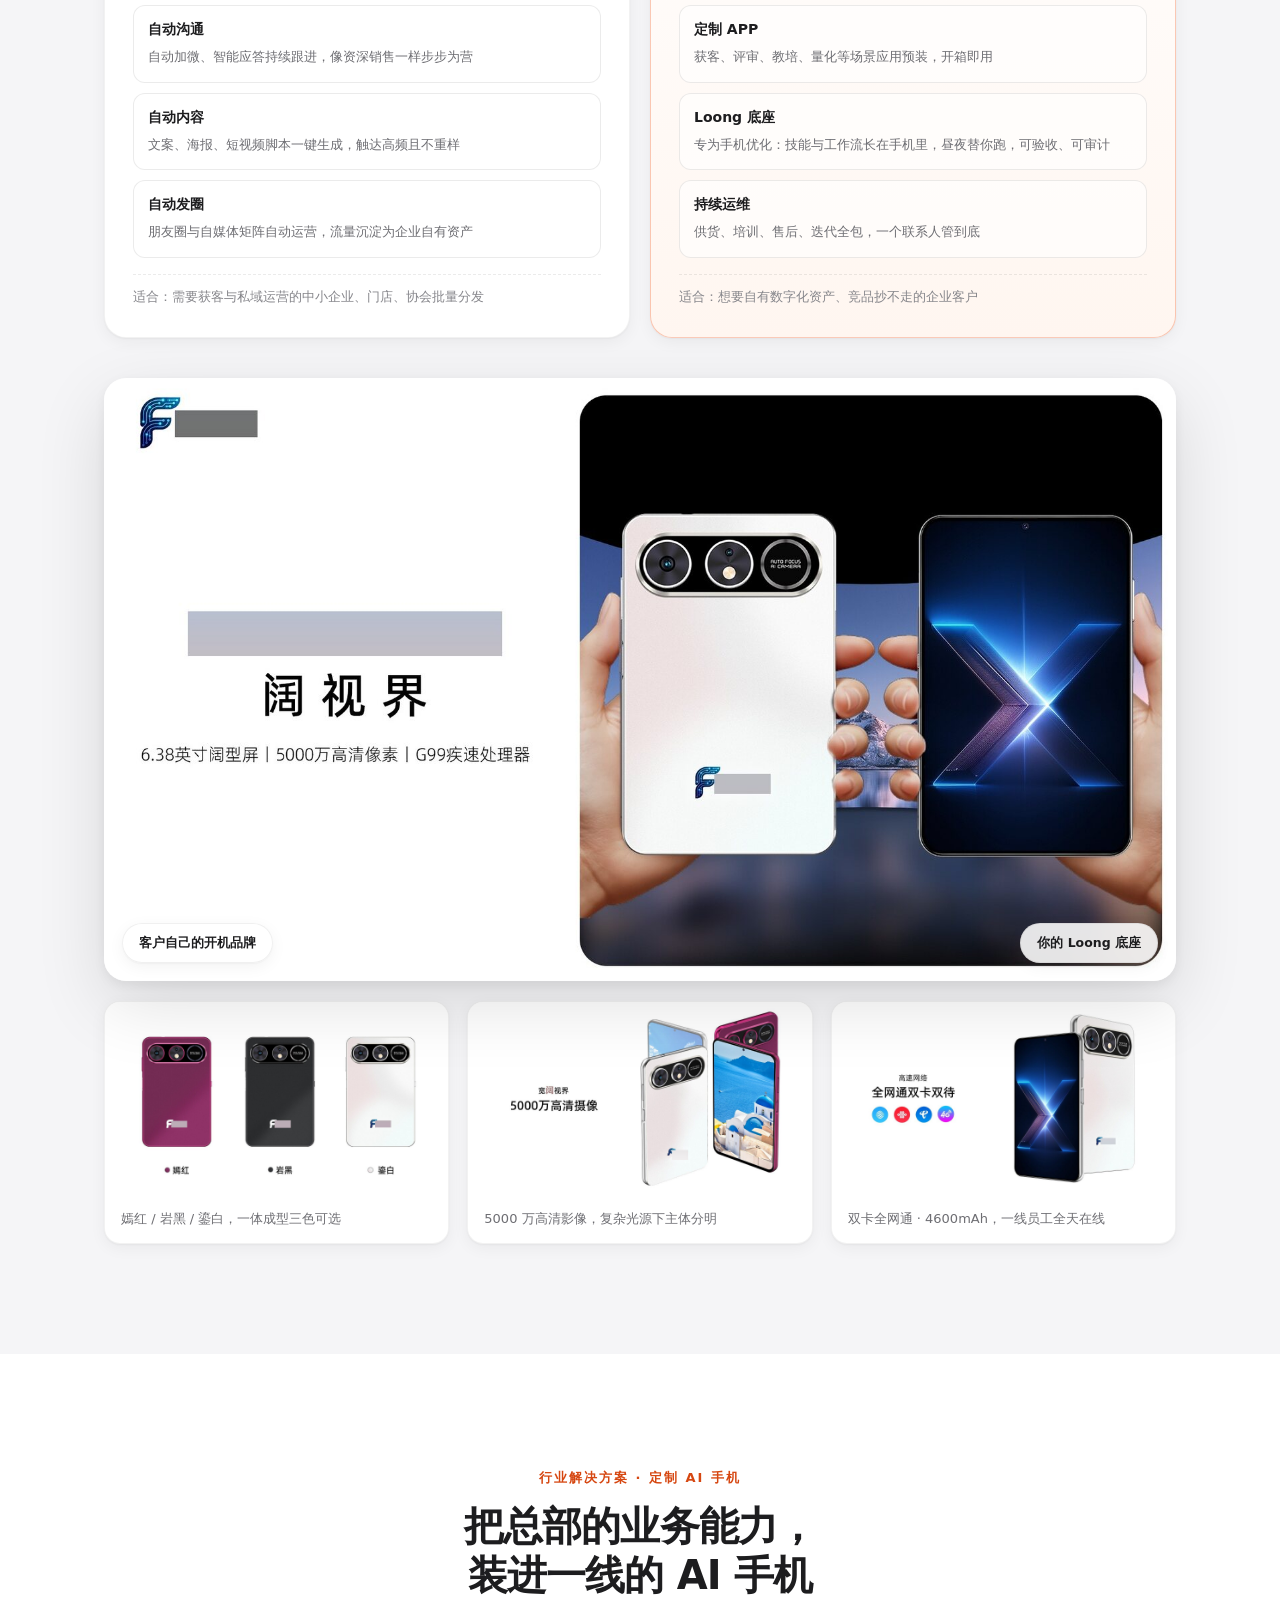
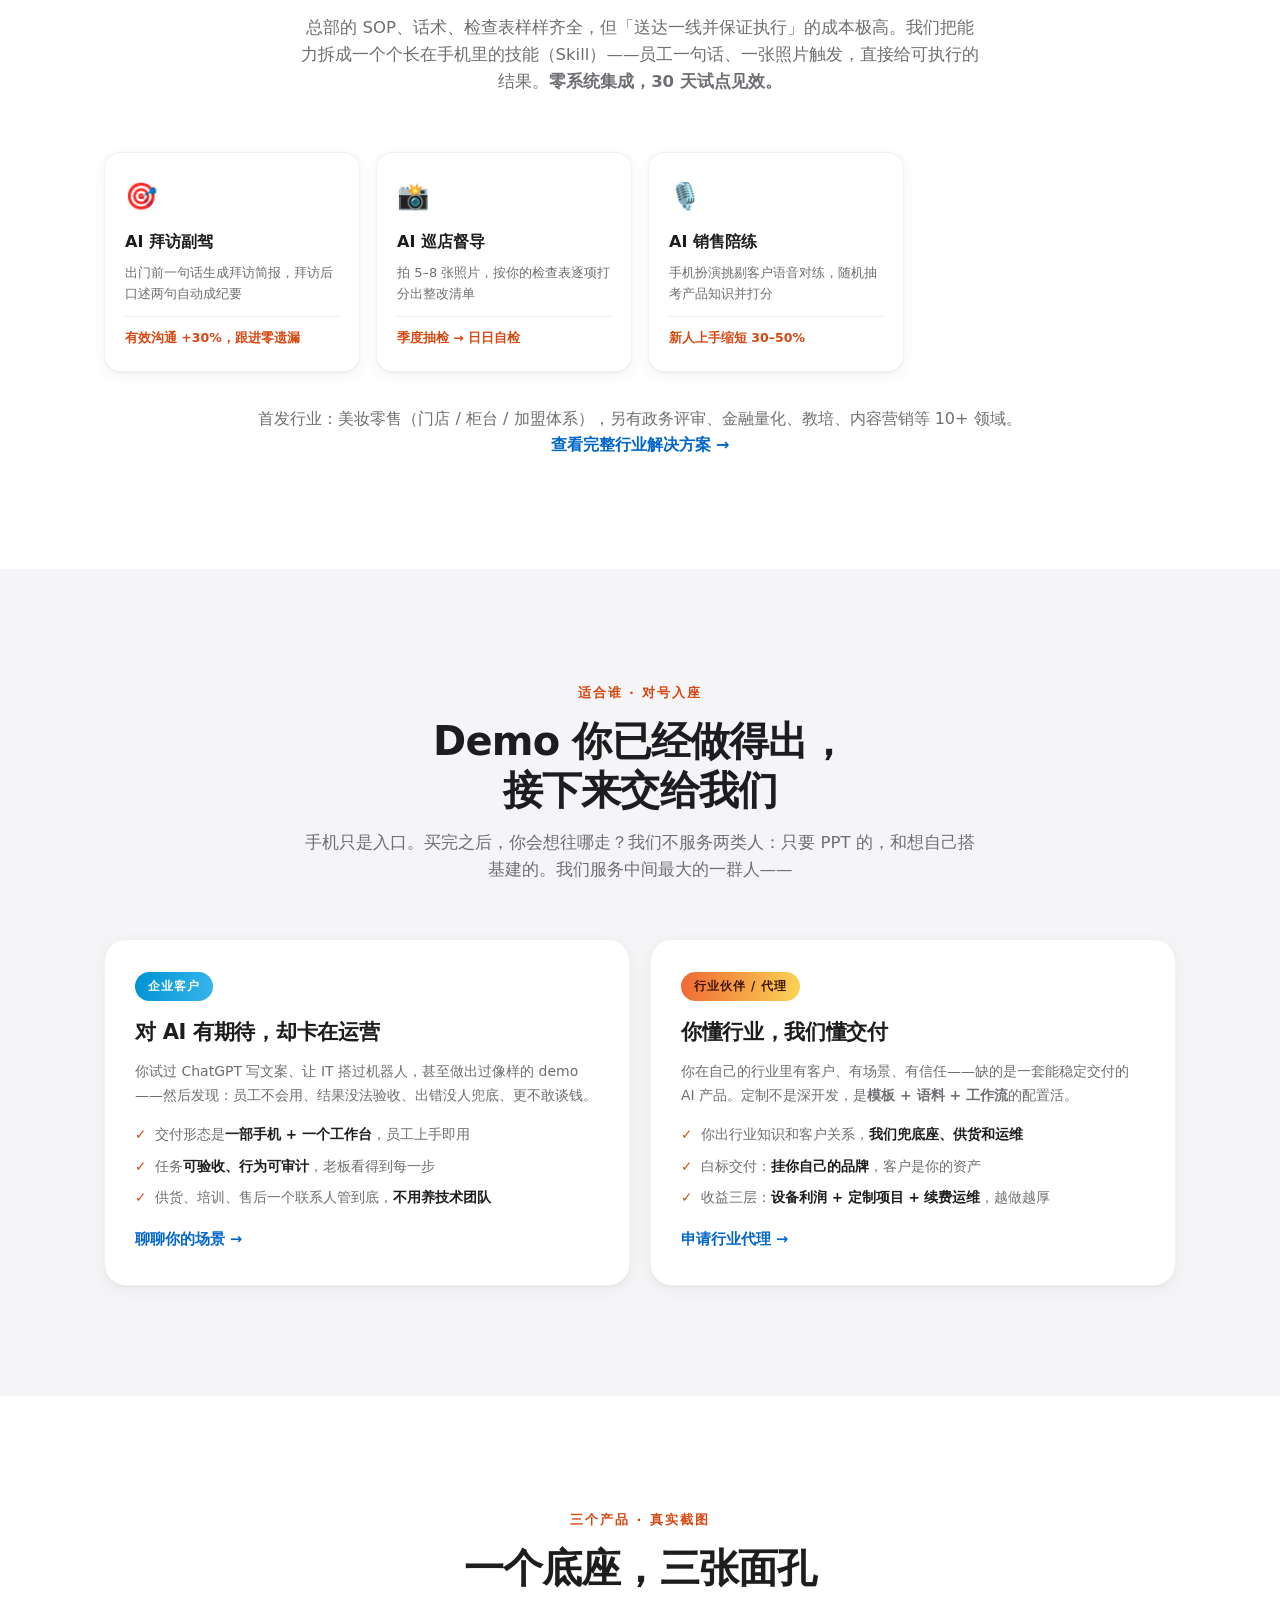
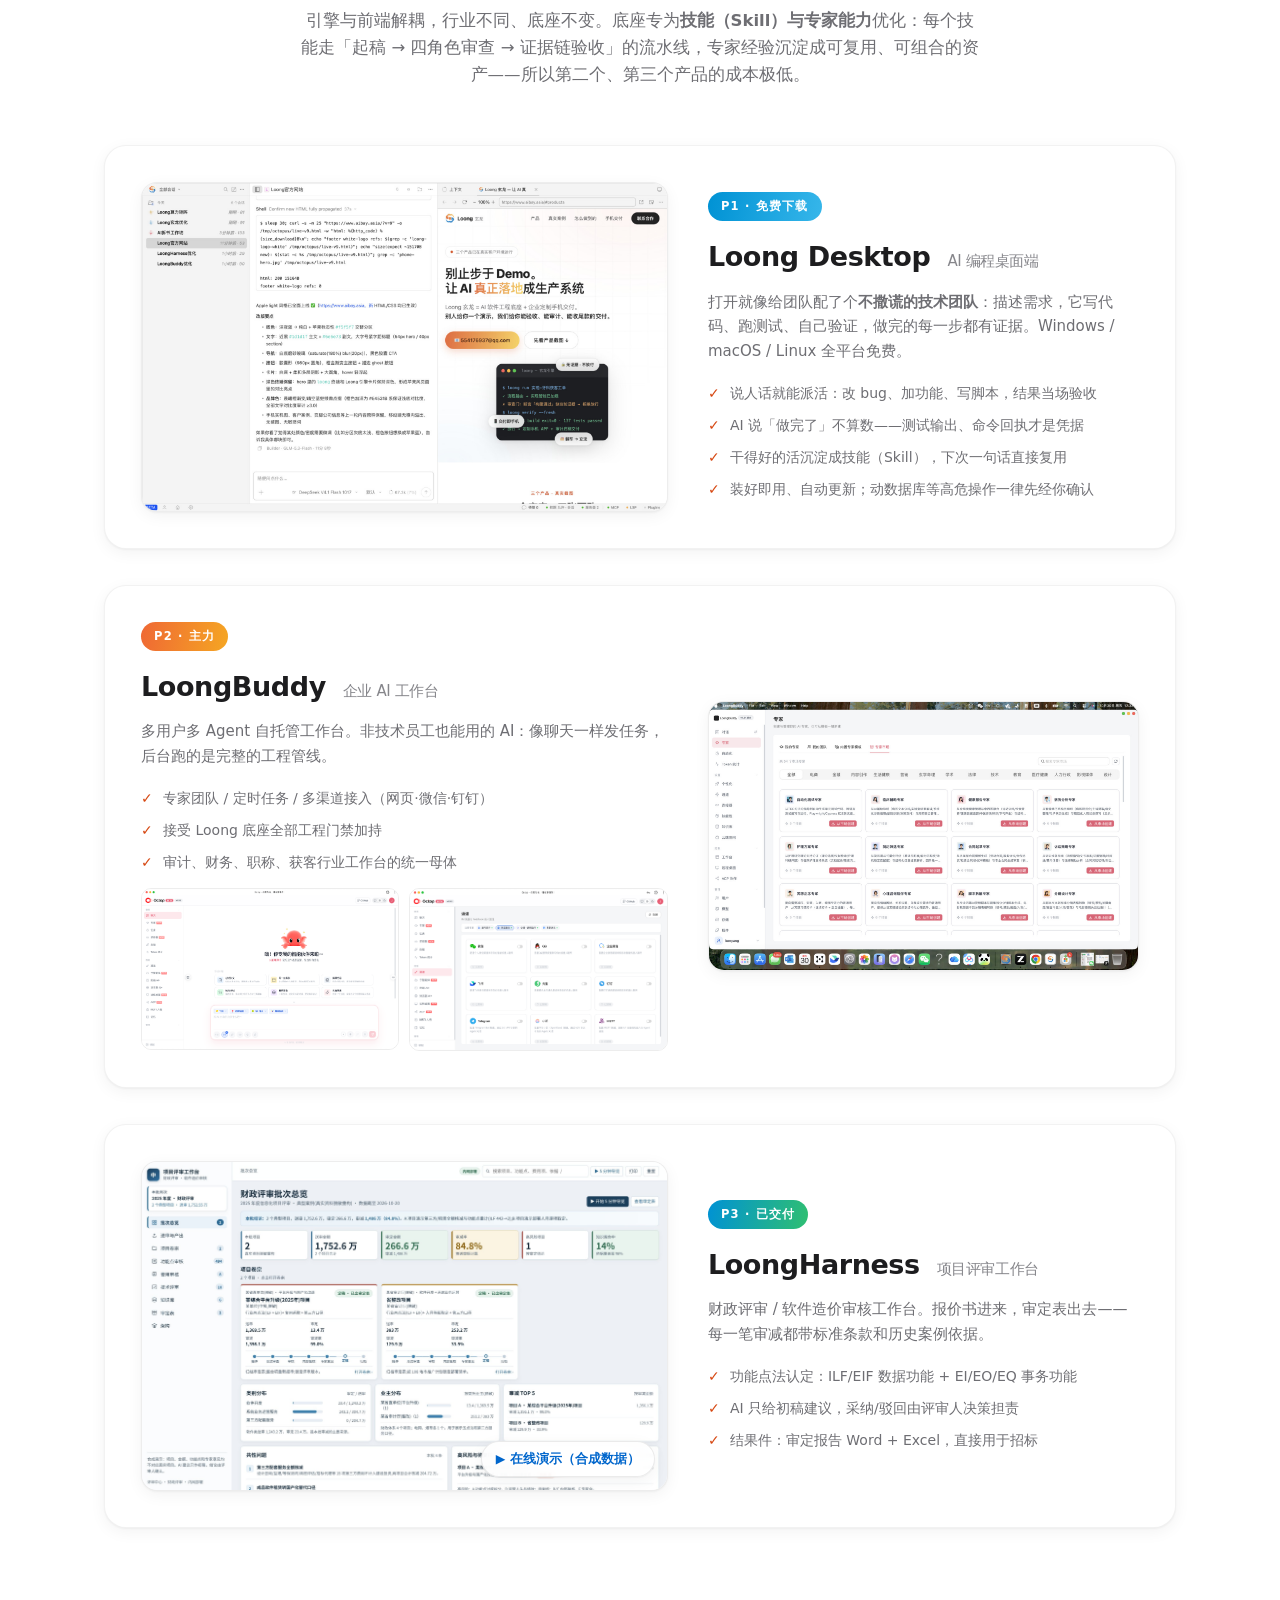
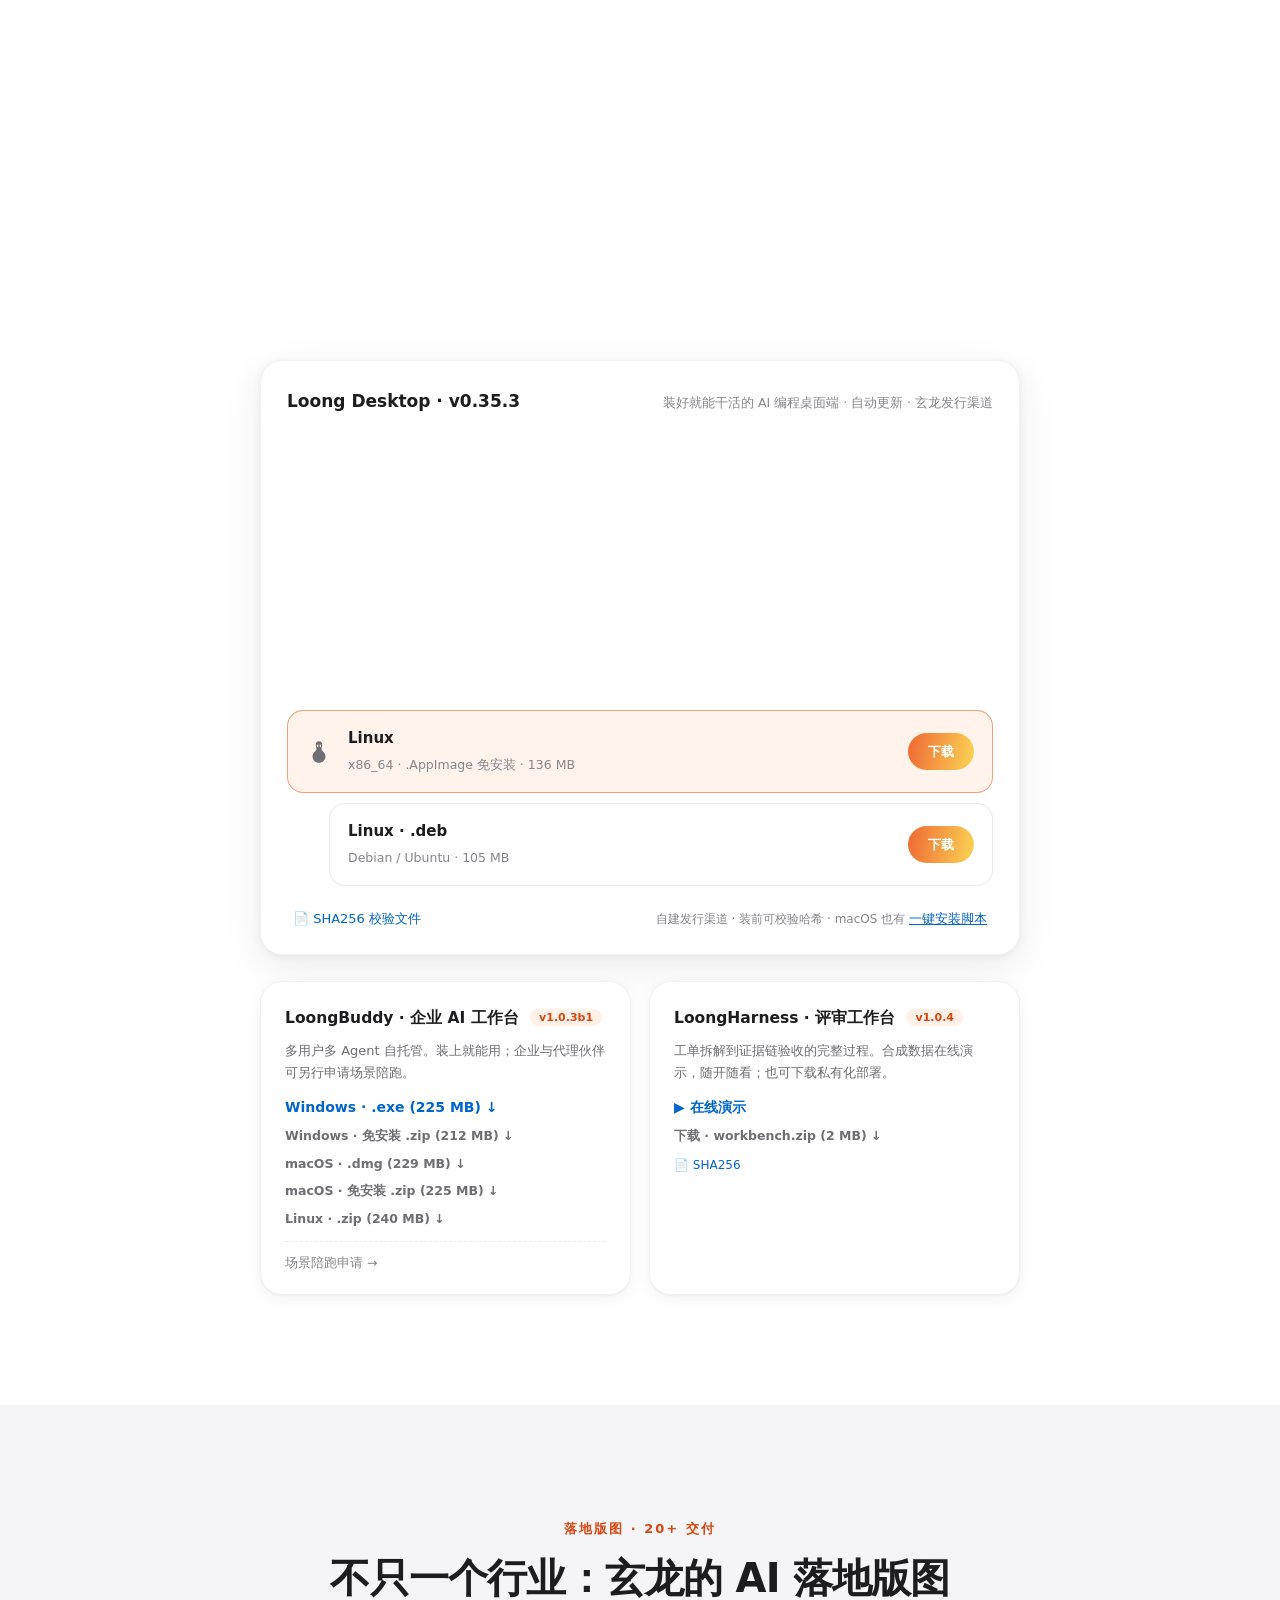
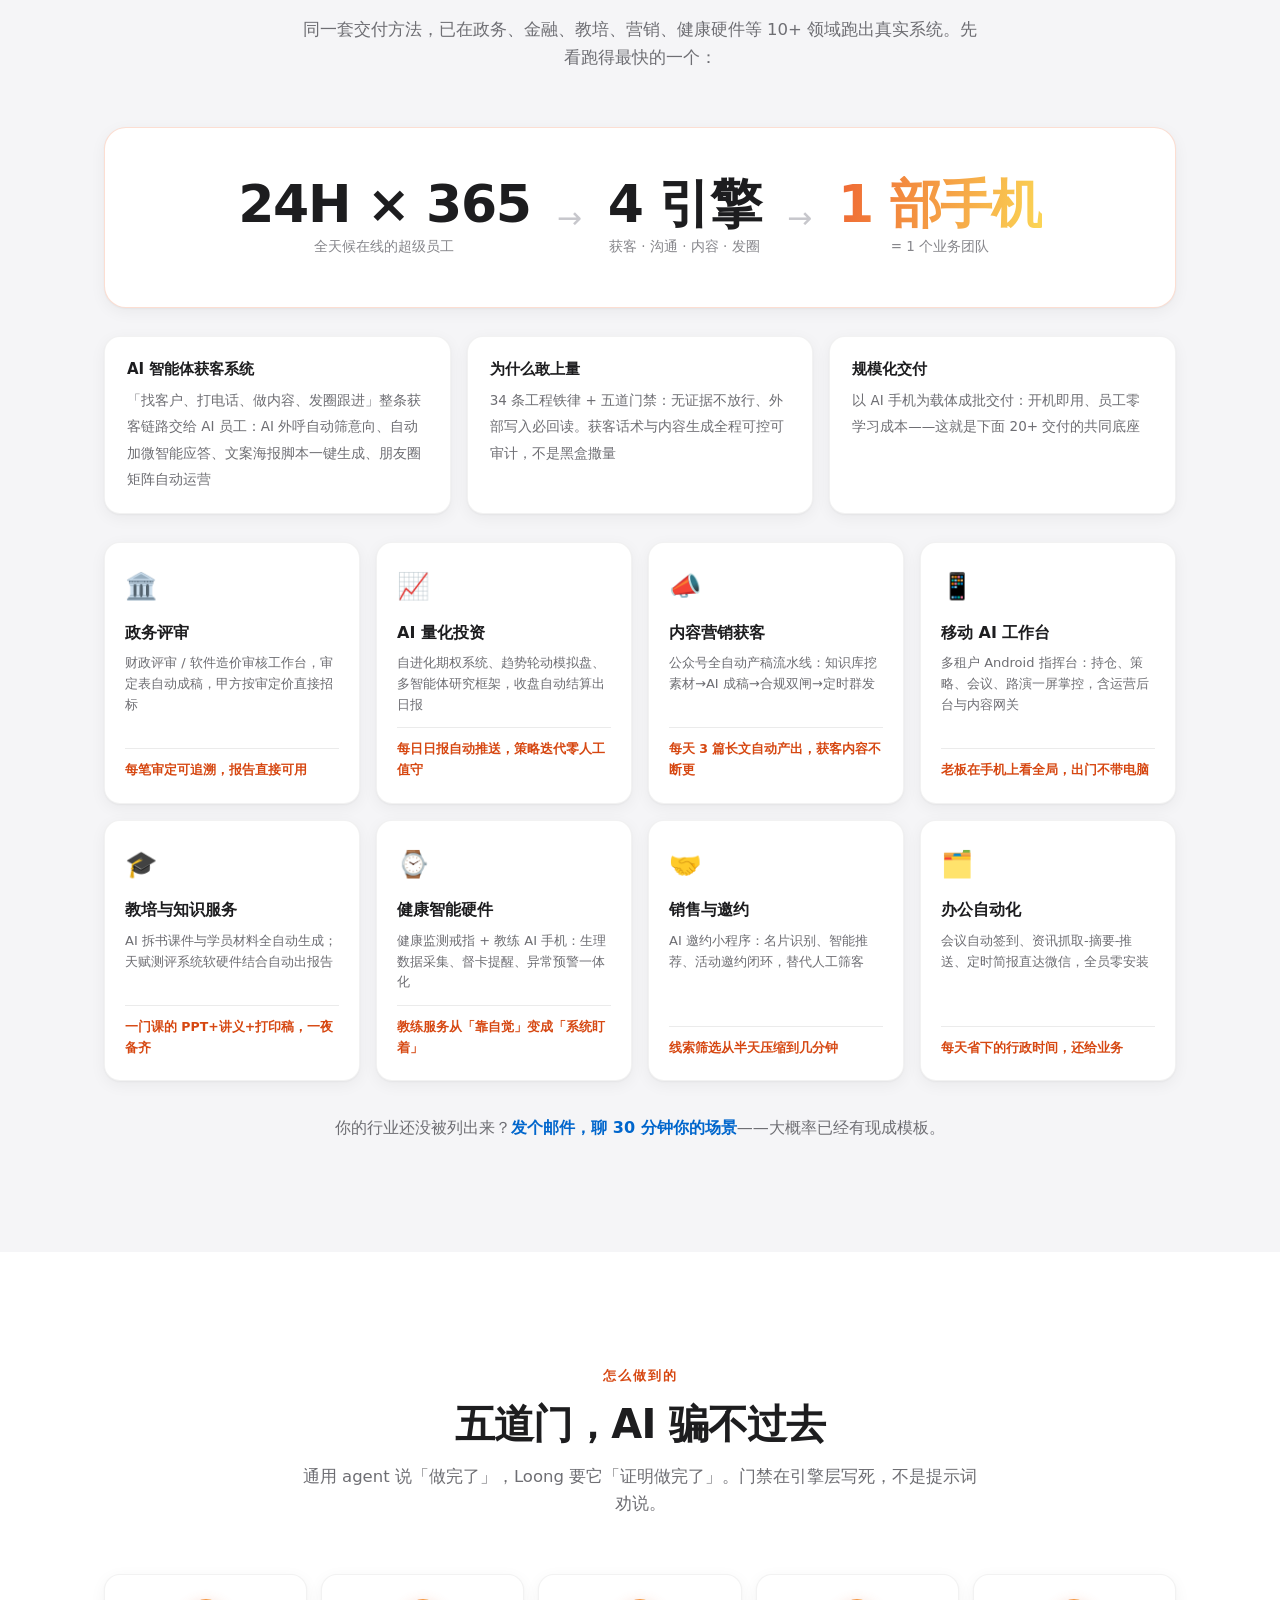
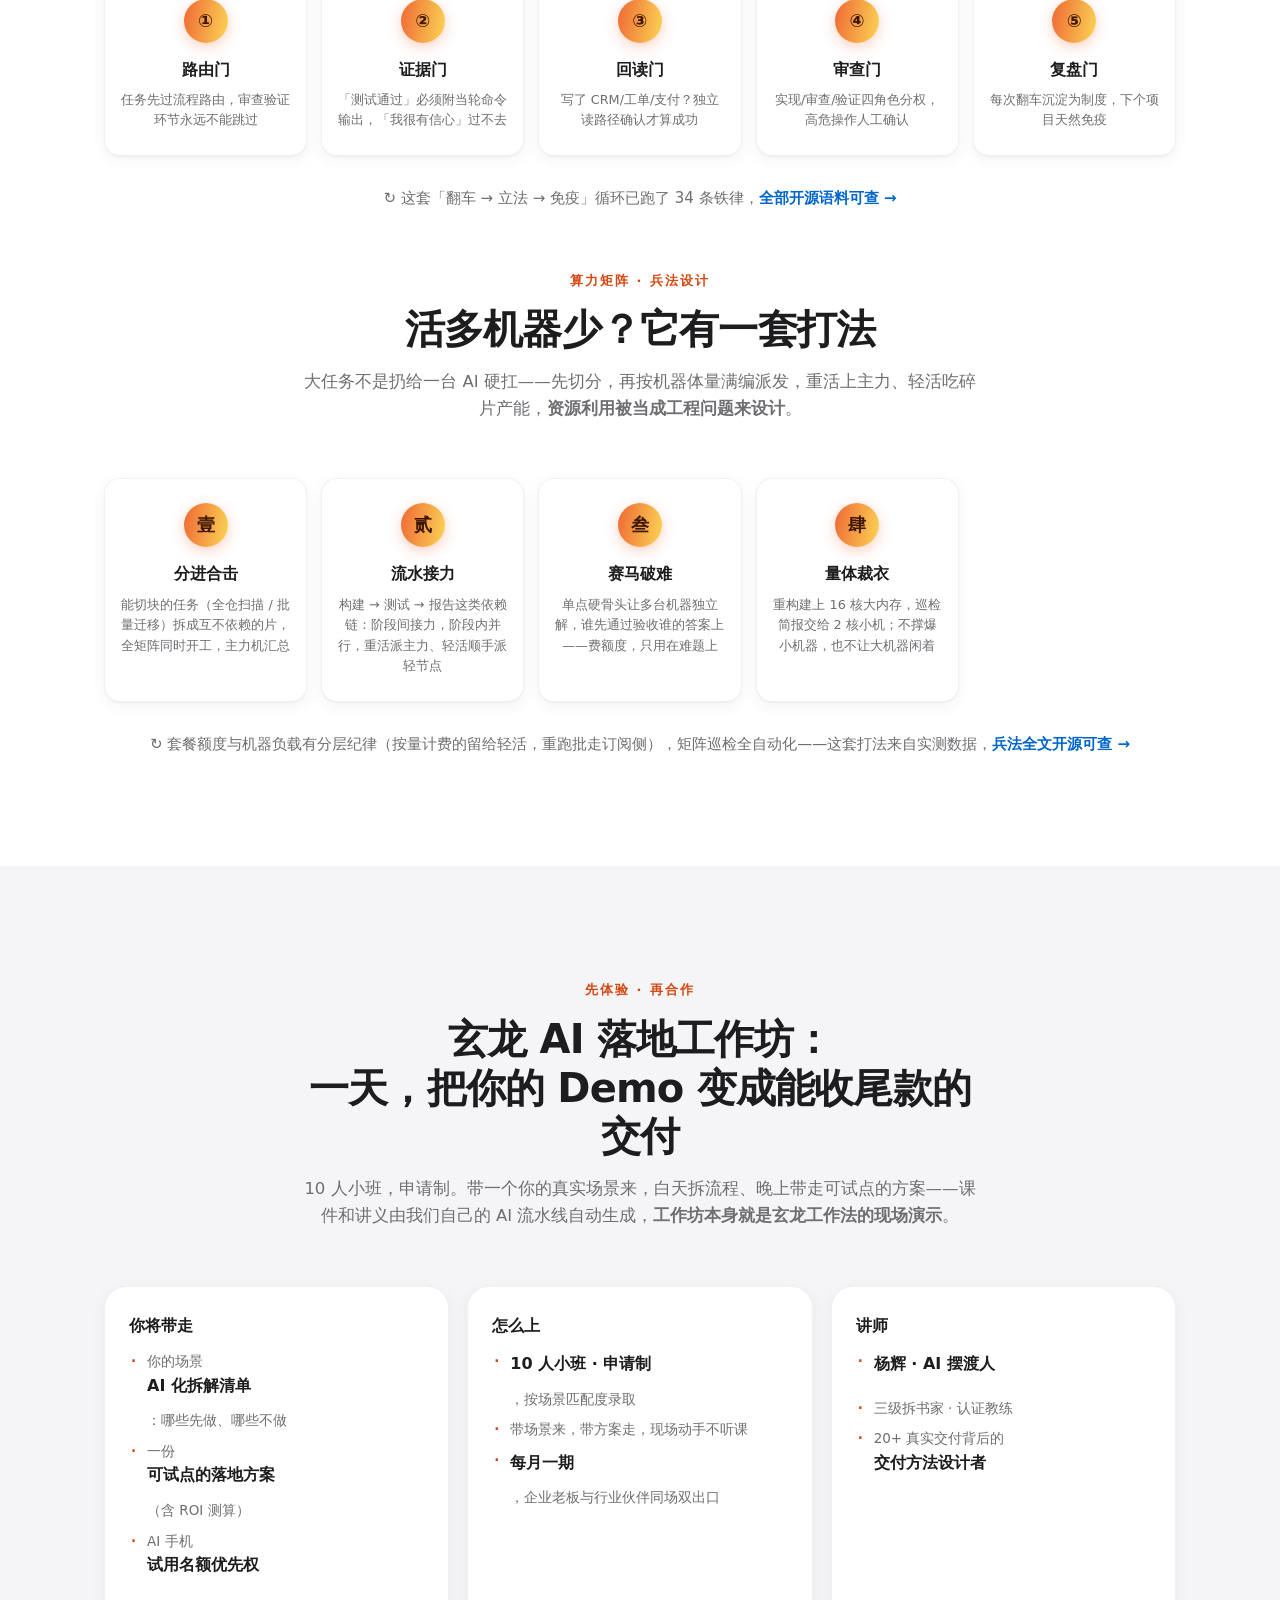
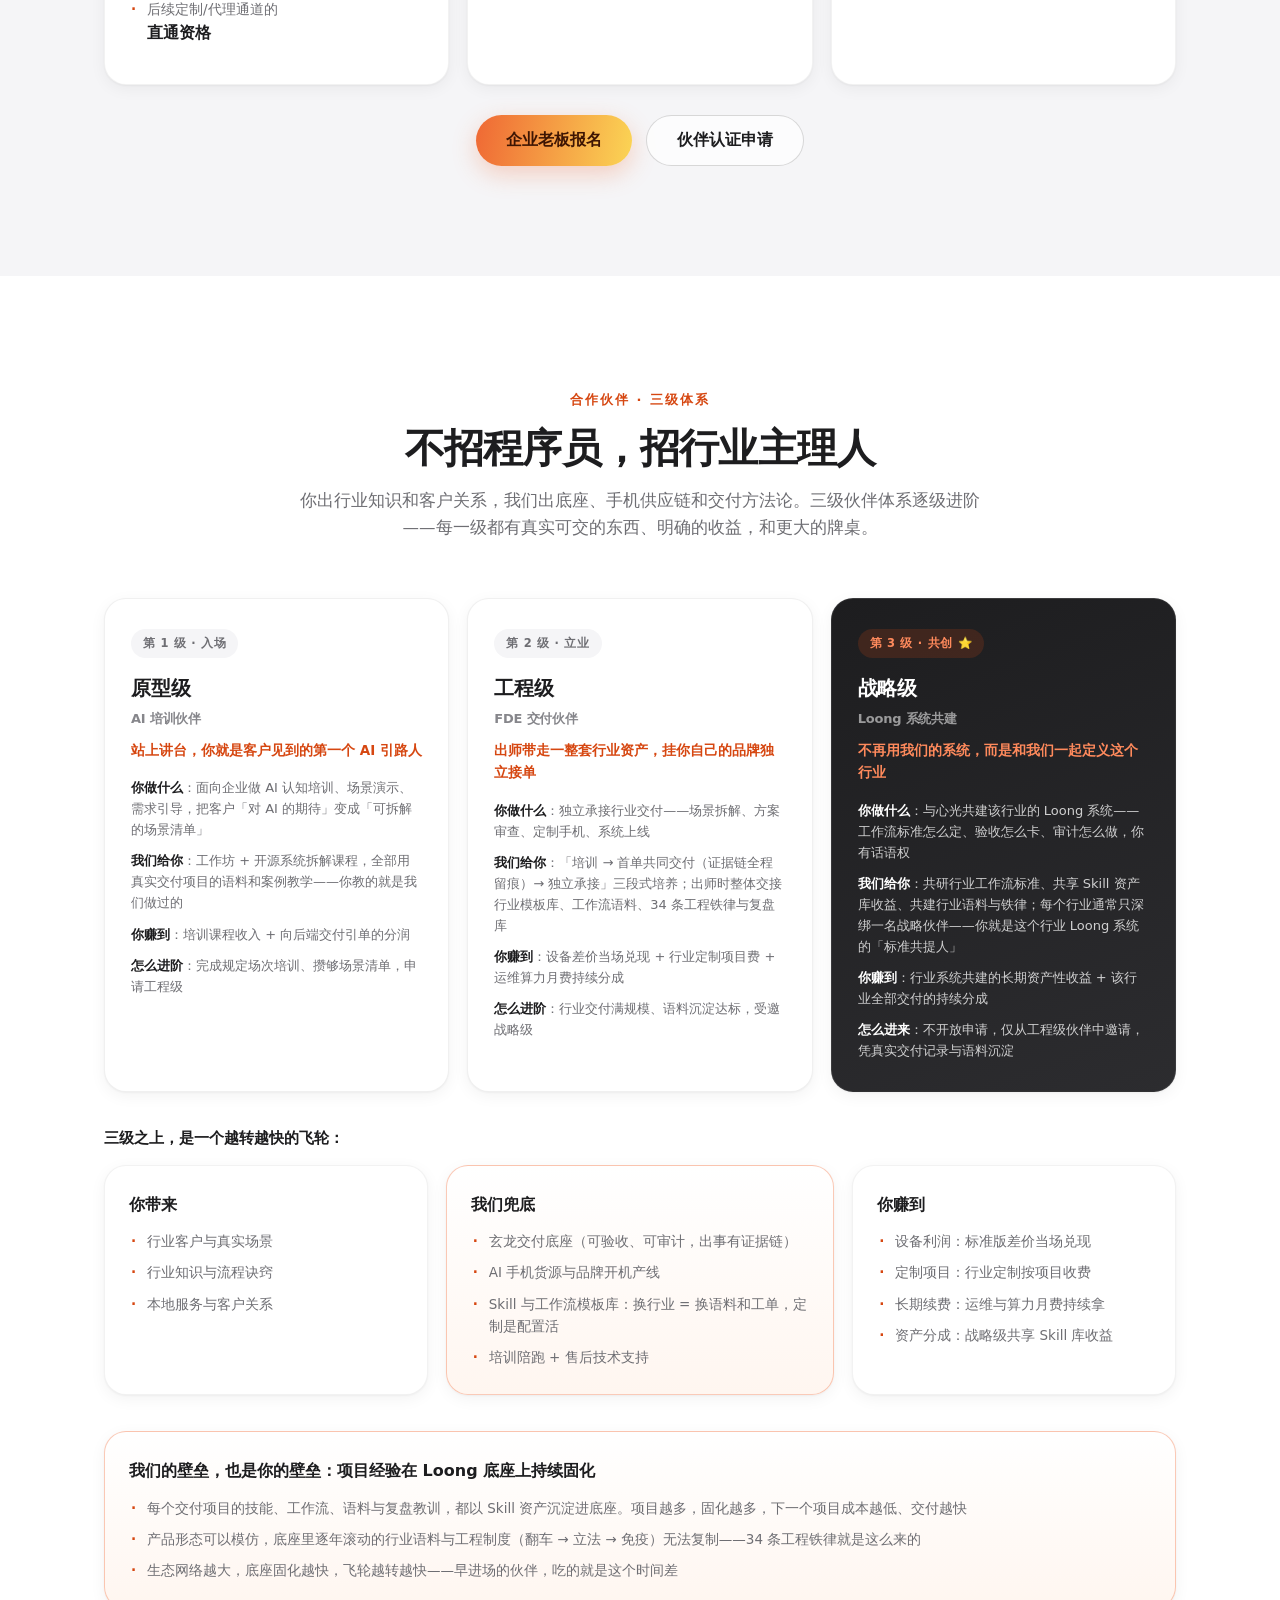
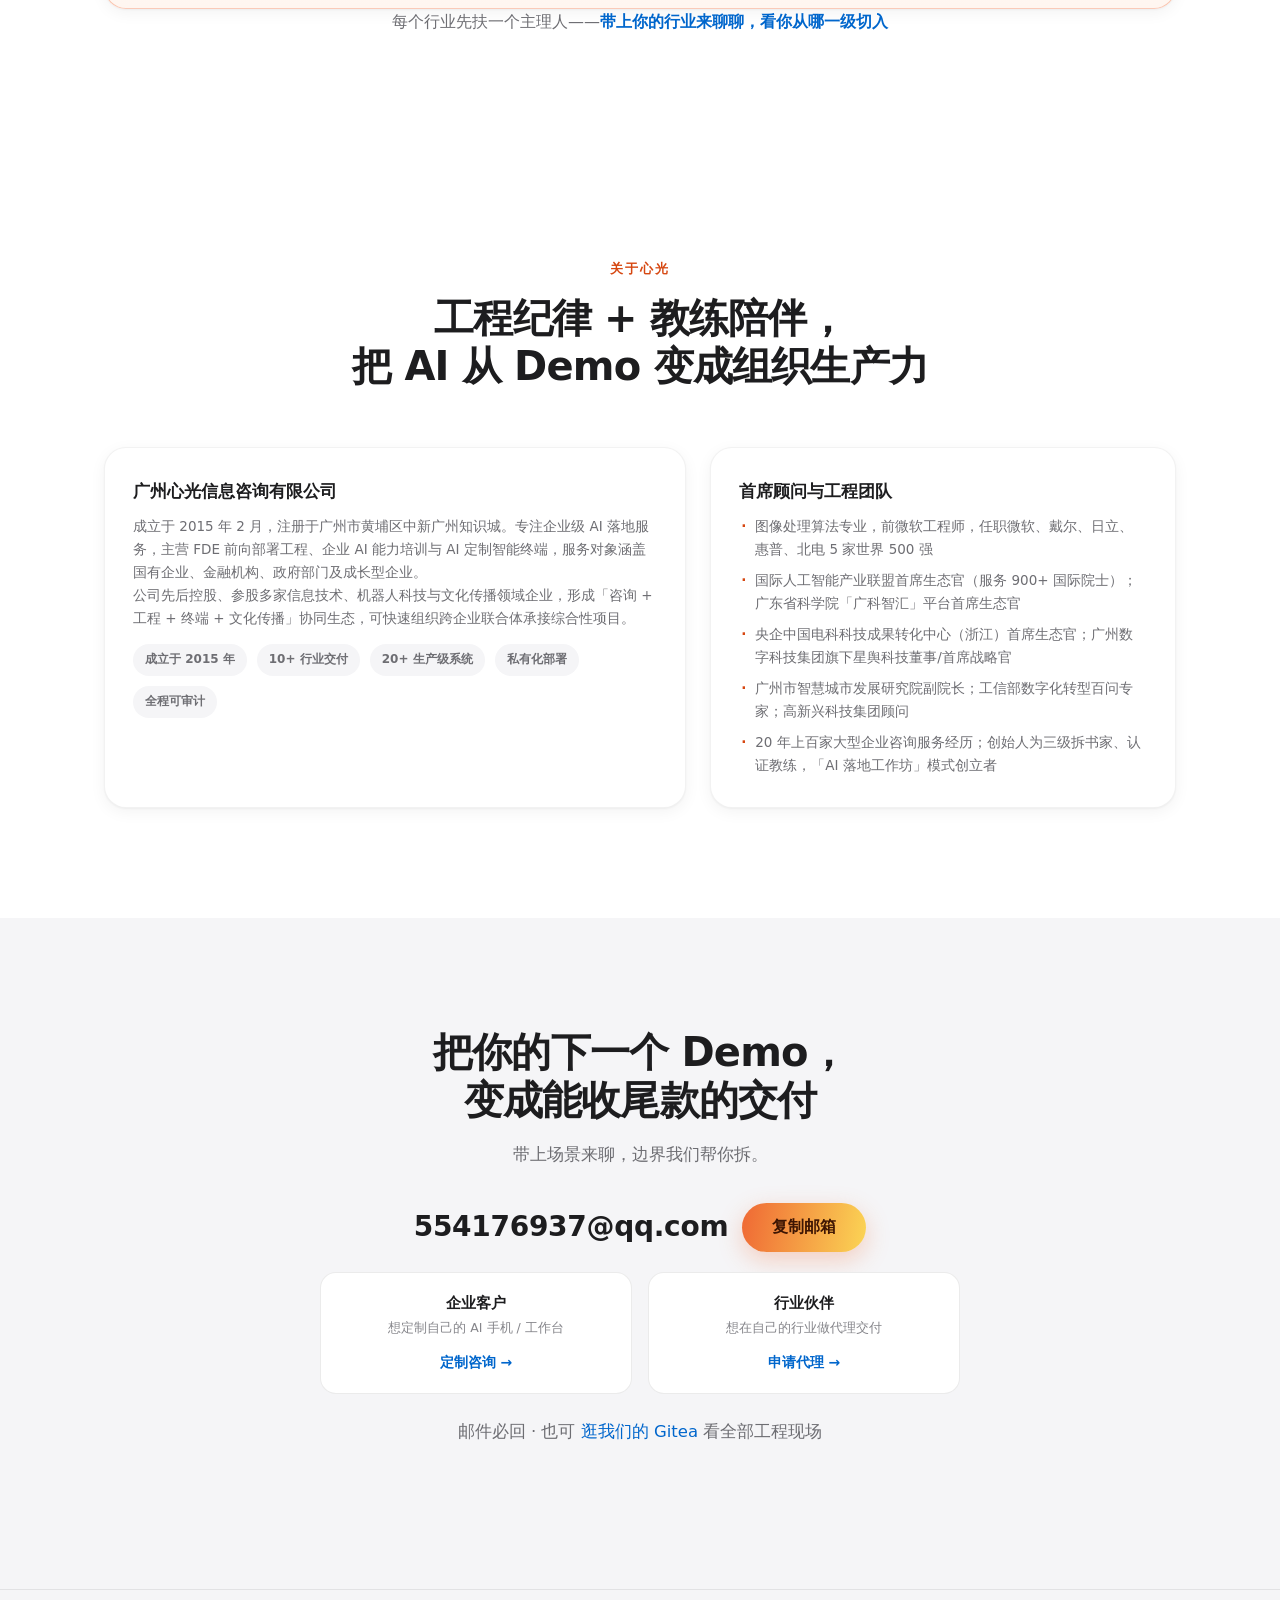
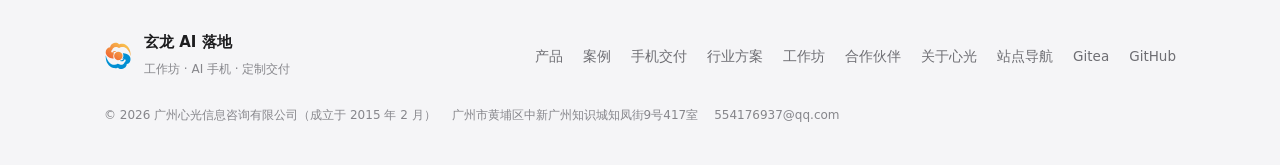
==== commit 0e1b4879: "修复行业方案页移动端栅格被内联样式覆盖的问题" ====
--- a/index.html
+++ b/index.html
@@ -135,7 +135,7 @@
       <p>总部的 SOP、话术、检查表样样齐全，但「送达一线并保证执行」的成本极高。我们把能力拆成一个个长在手机里的技能（Skill）——员工一句话、一张照片触发，直接给可执行的结果。<b>零系统集成，30 天试点见效。</b></p>
     </div>
 
-    <div class="industry-grid" style="grid-template-columns:repeat(3,1fr)">
+    <div class="industry-grid">
       <div class="ind-card">
         <div class="ind-icon">🎯</div>
         <b>AI 拜访副驾</b>
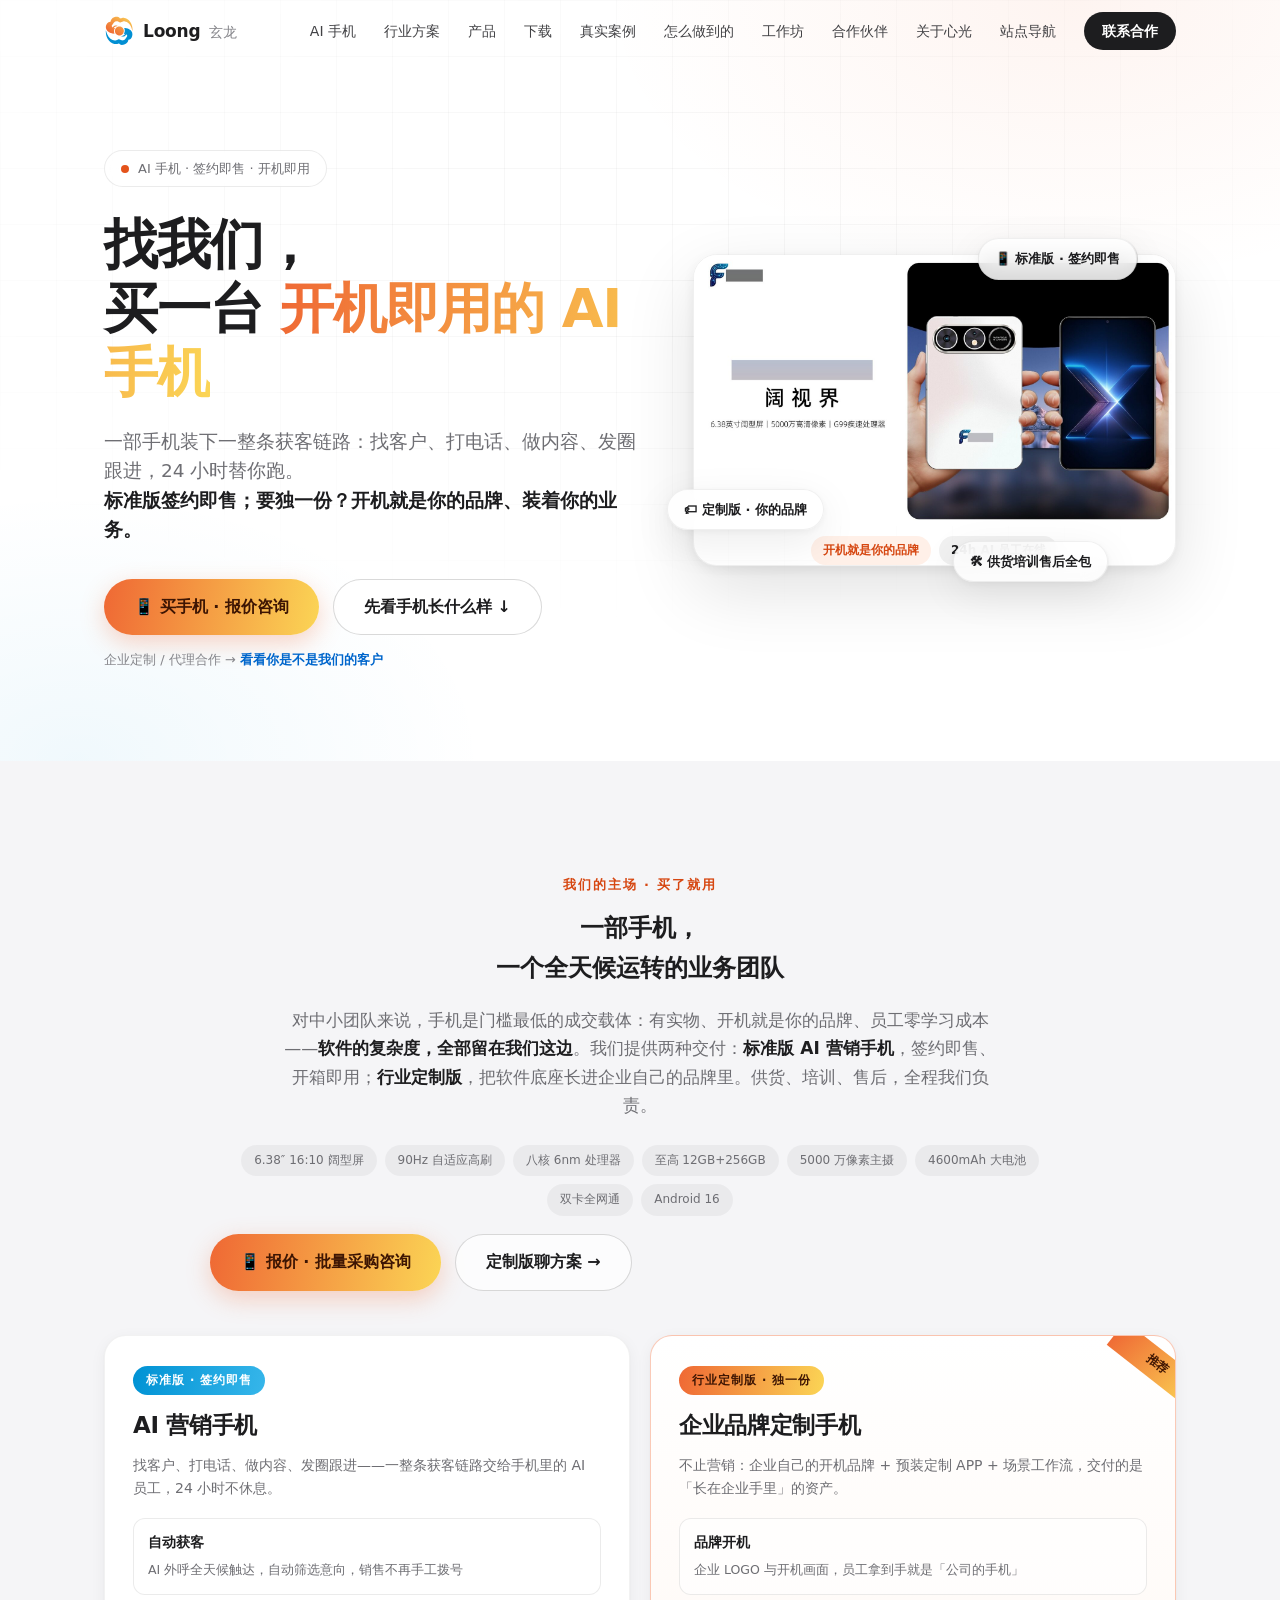
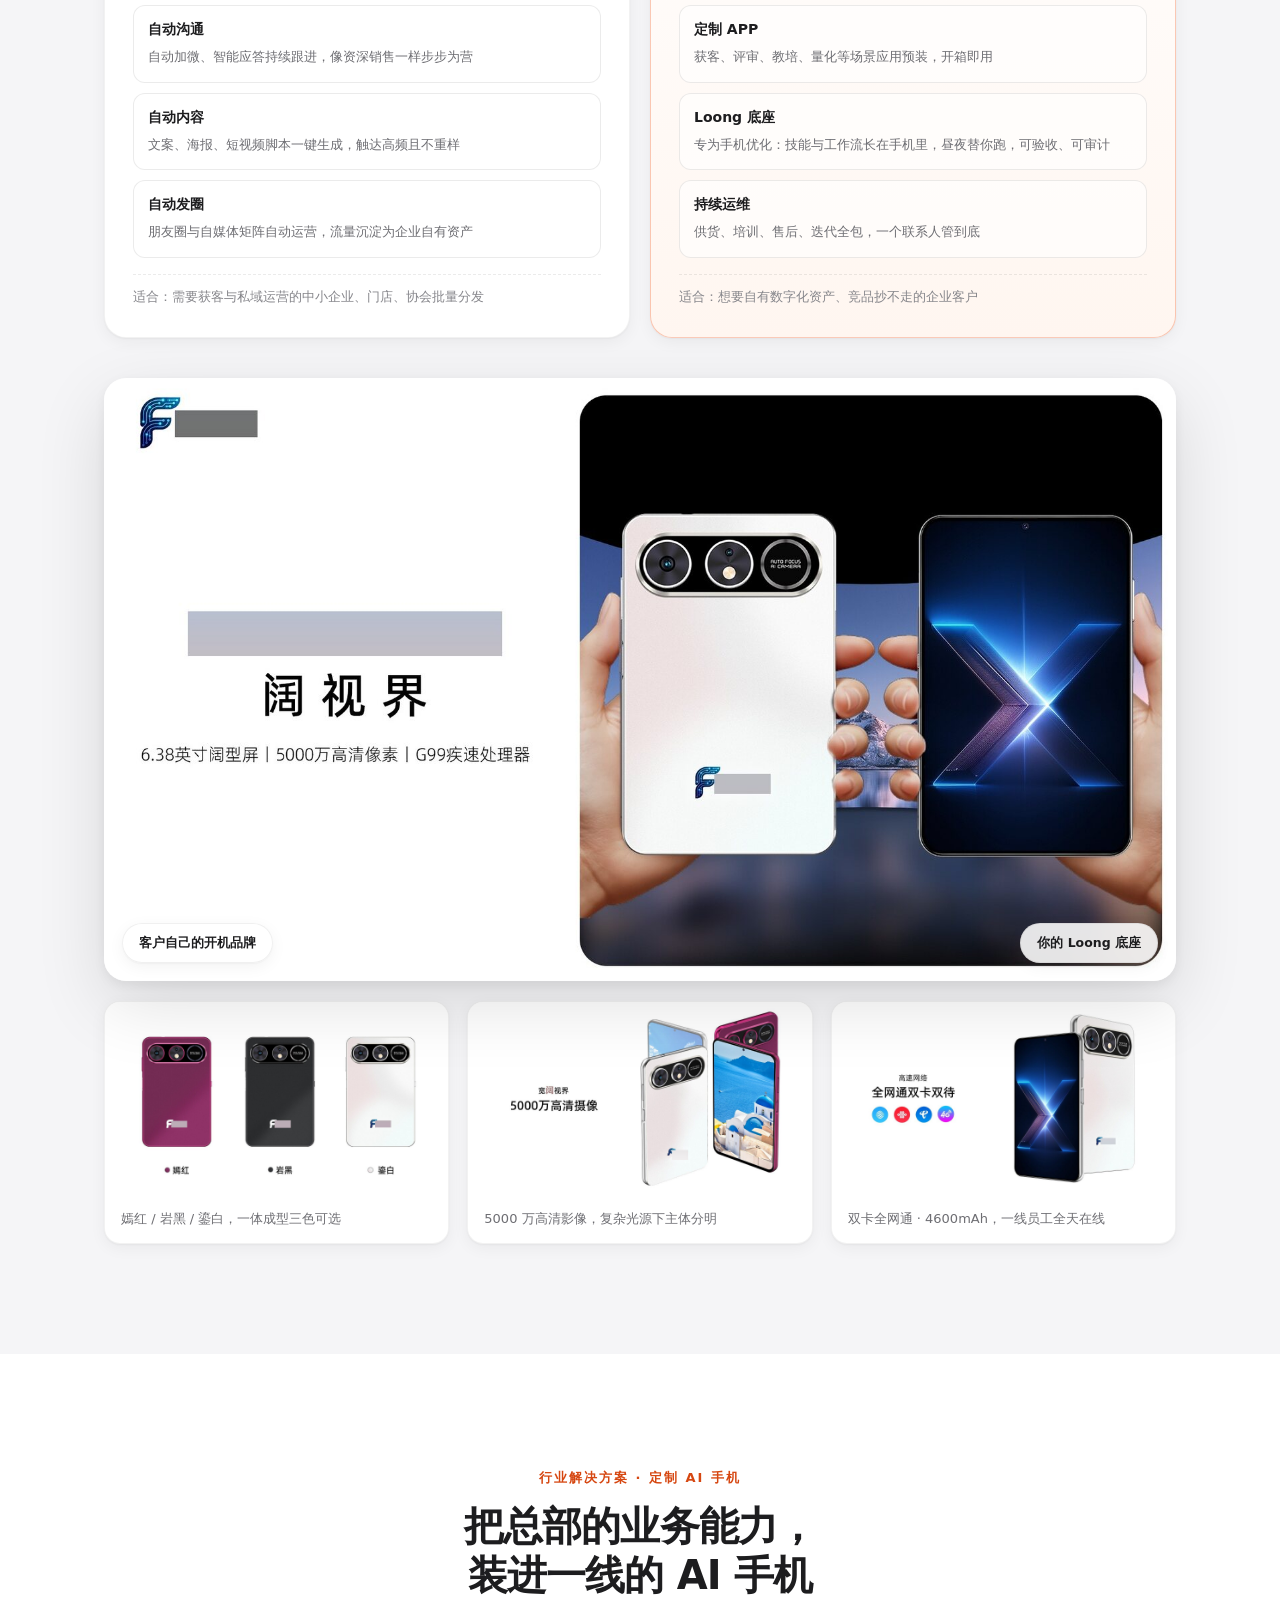
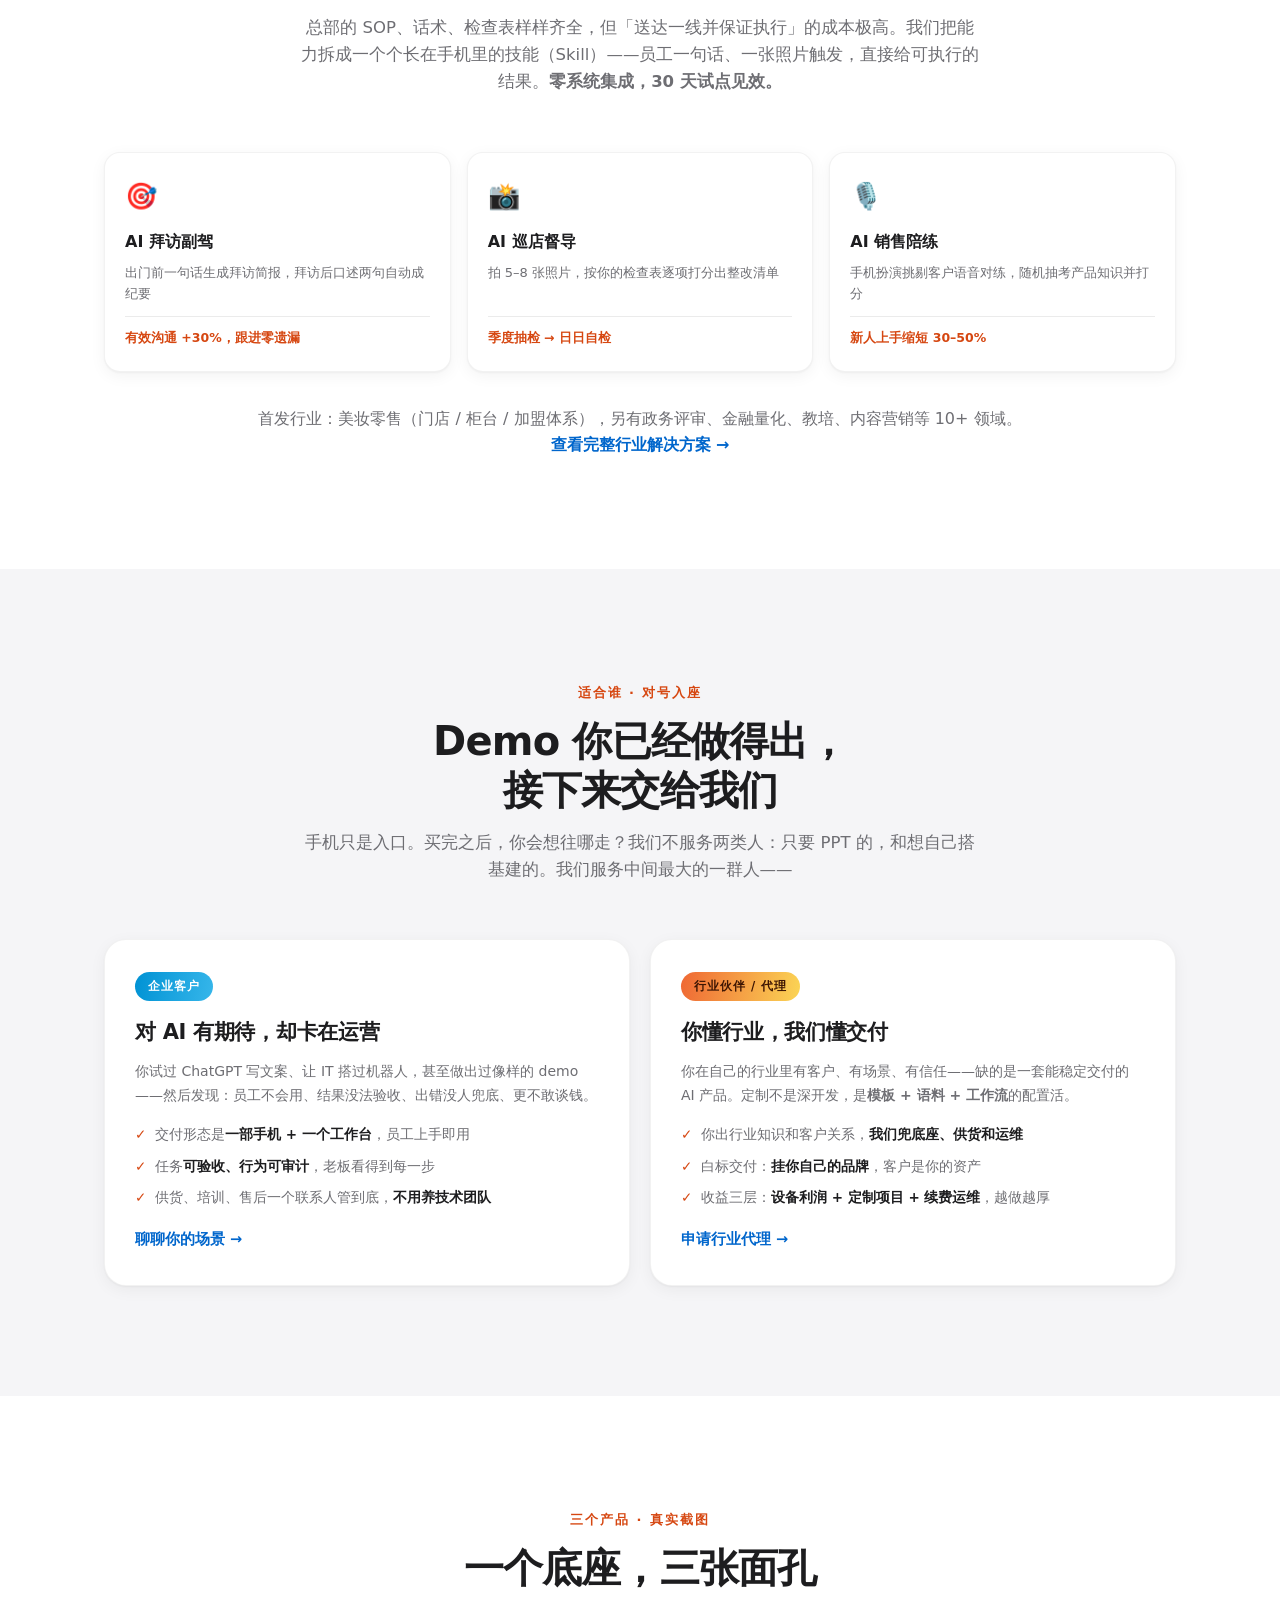
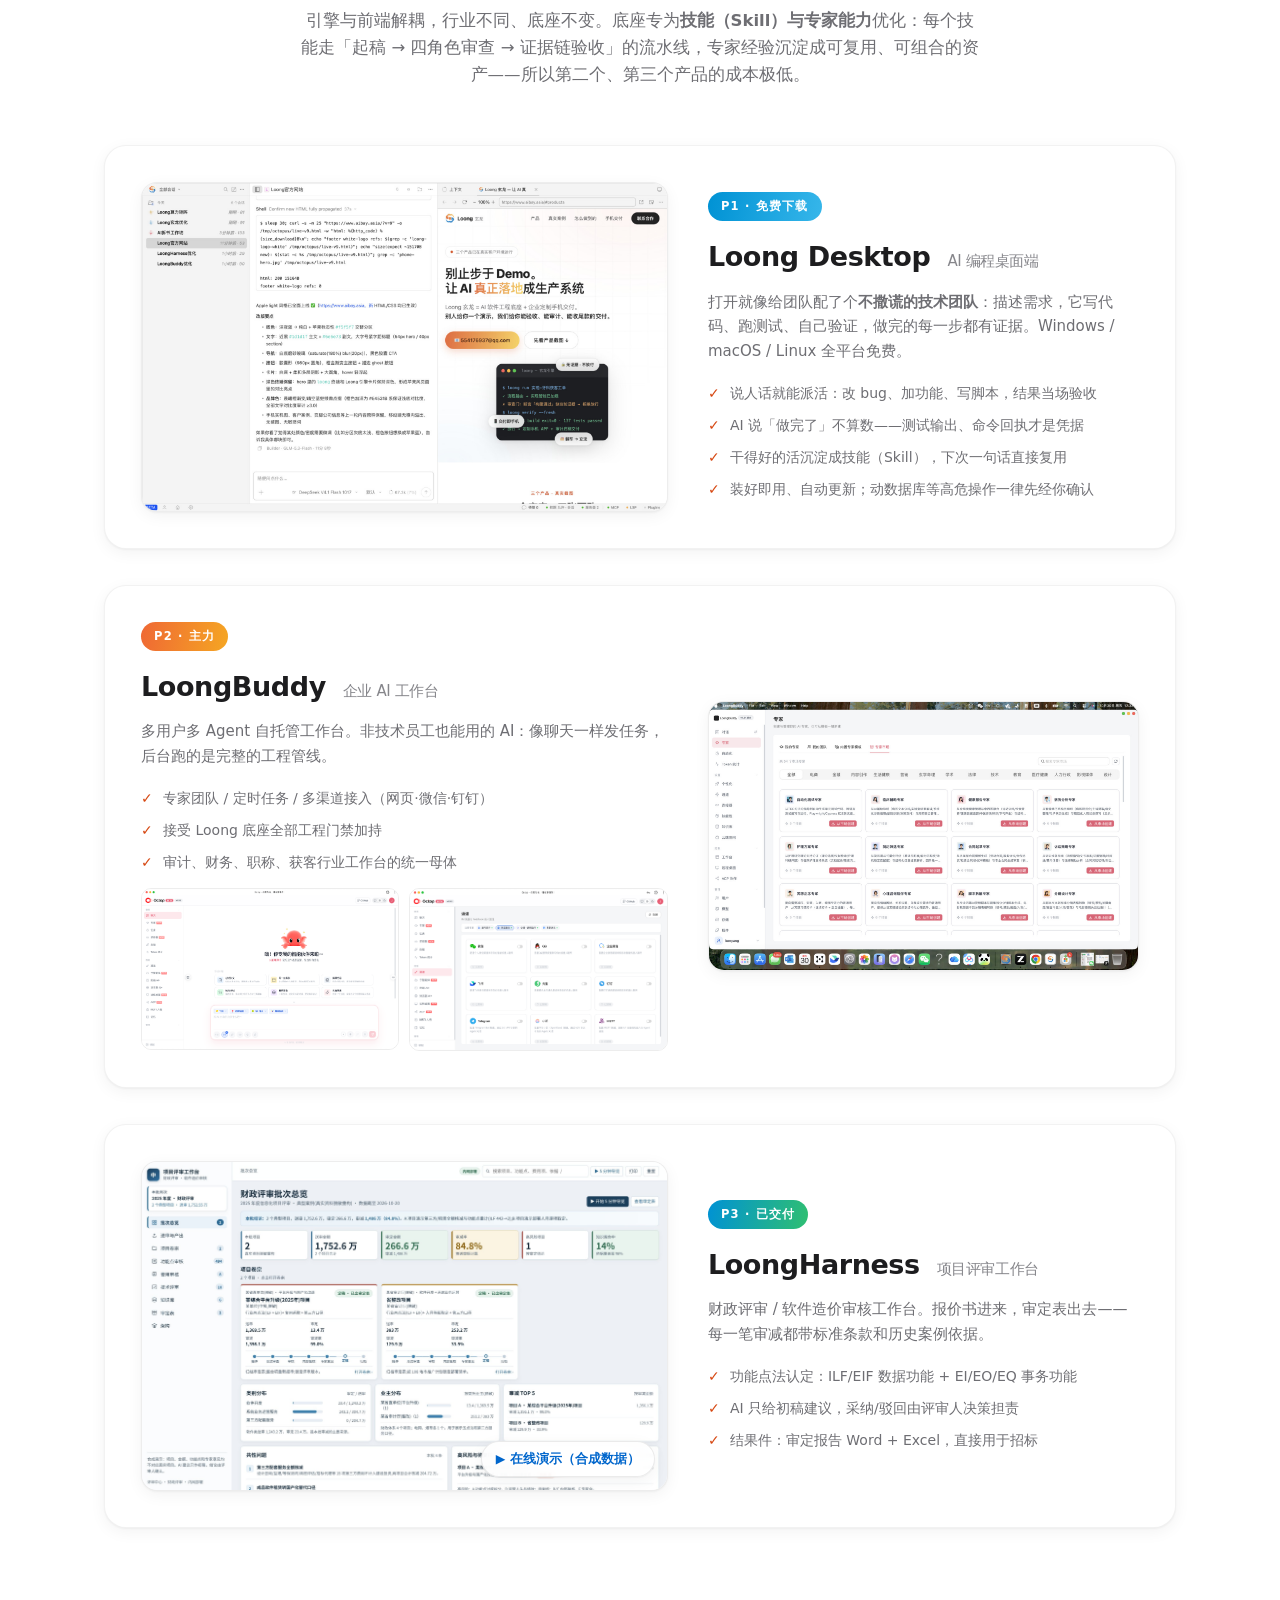
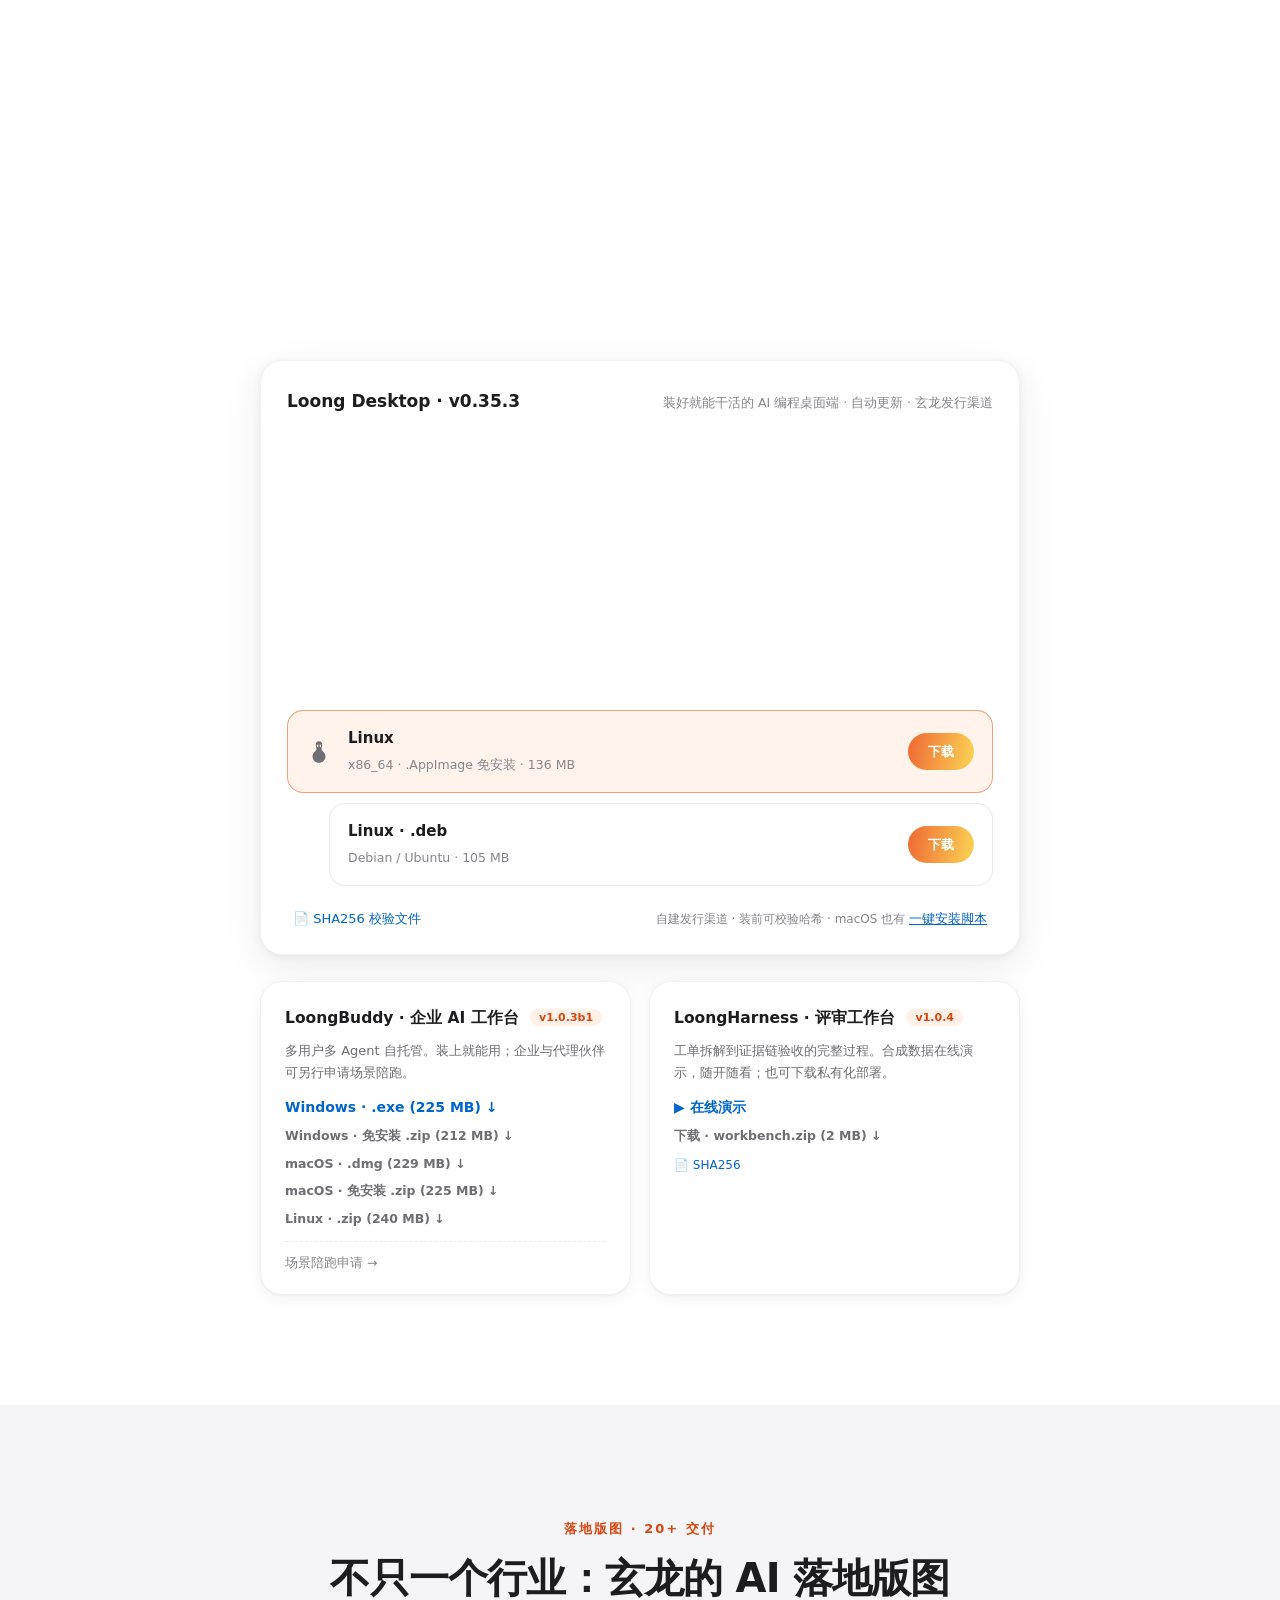
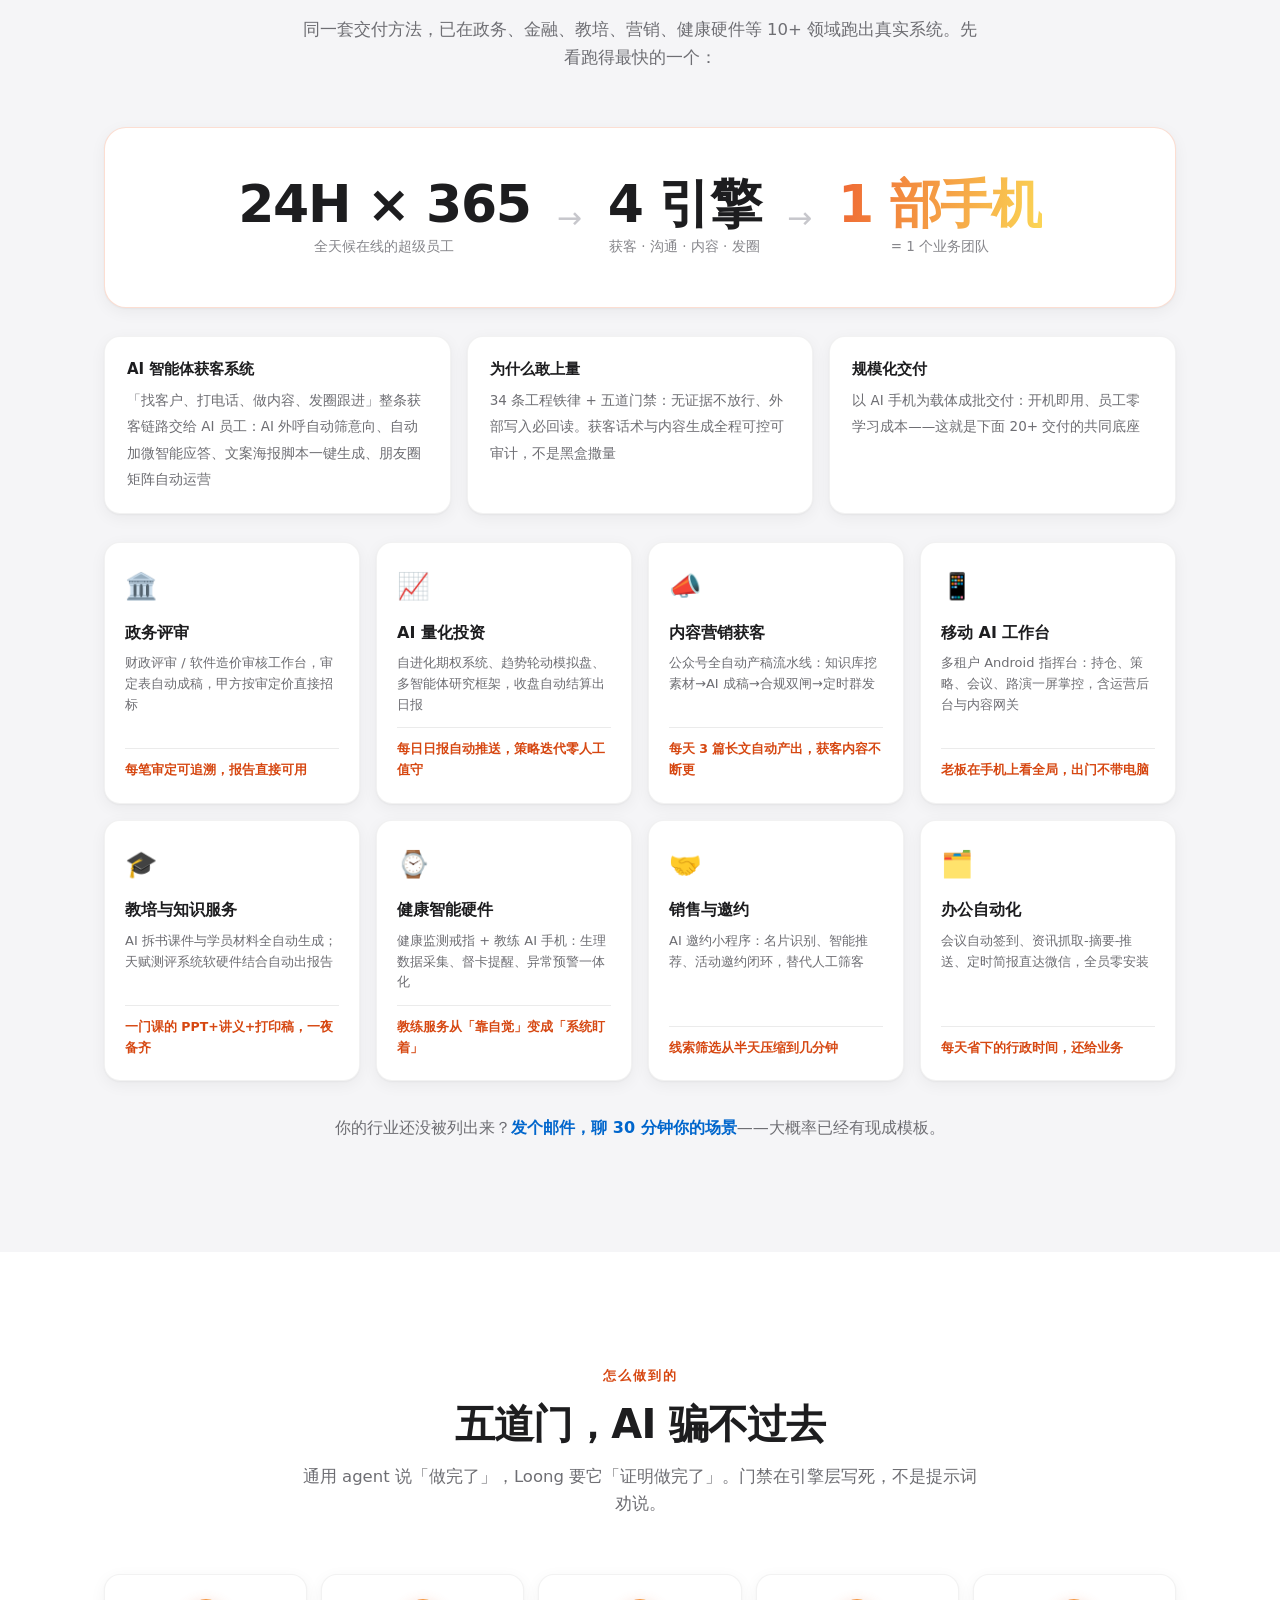
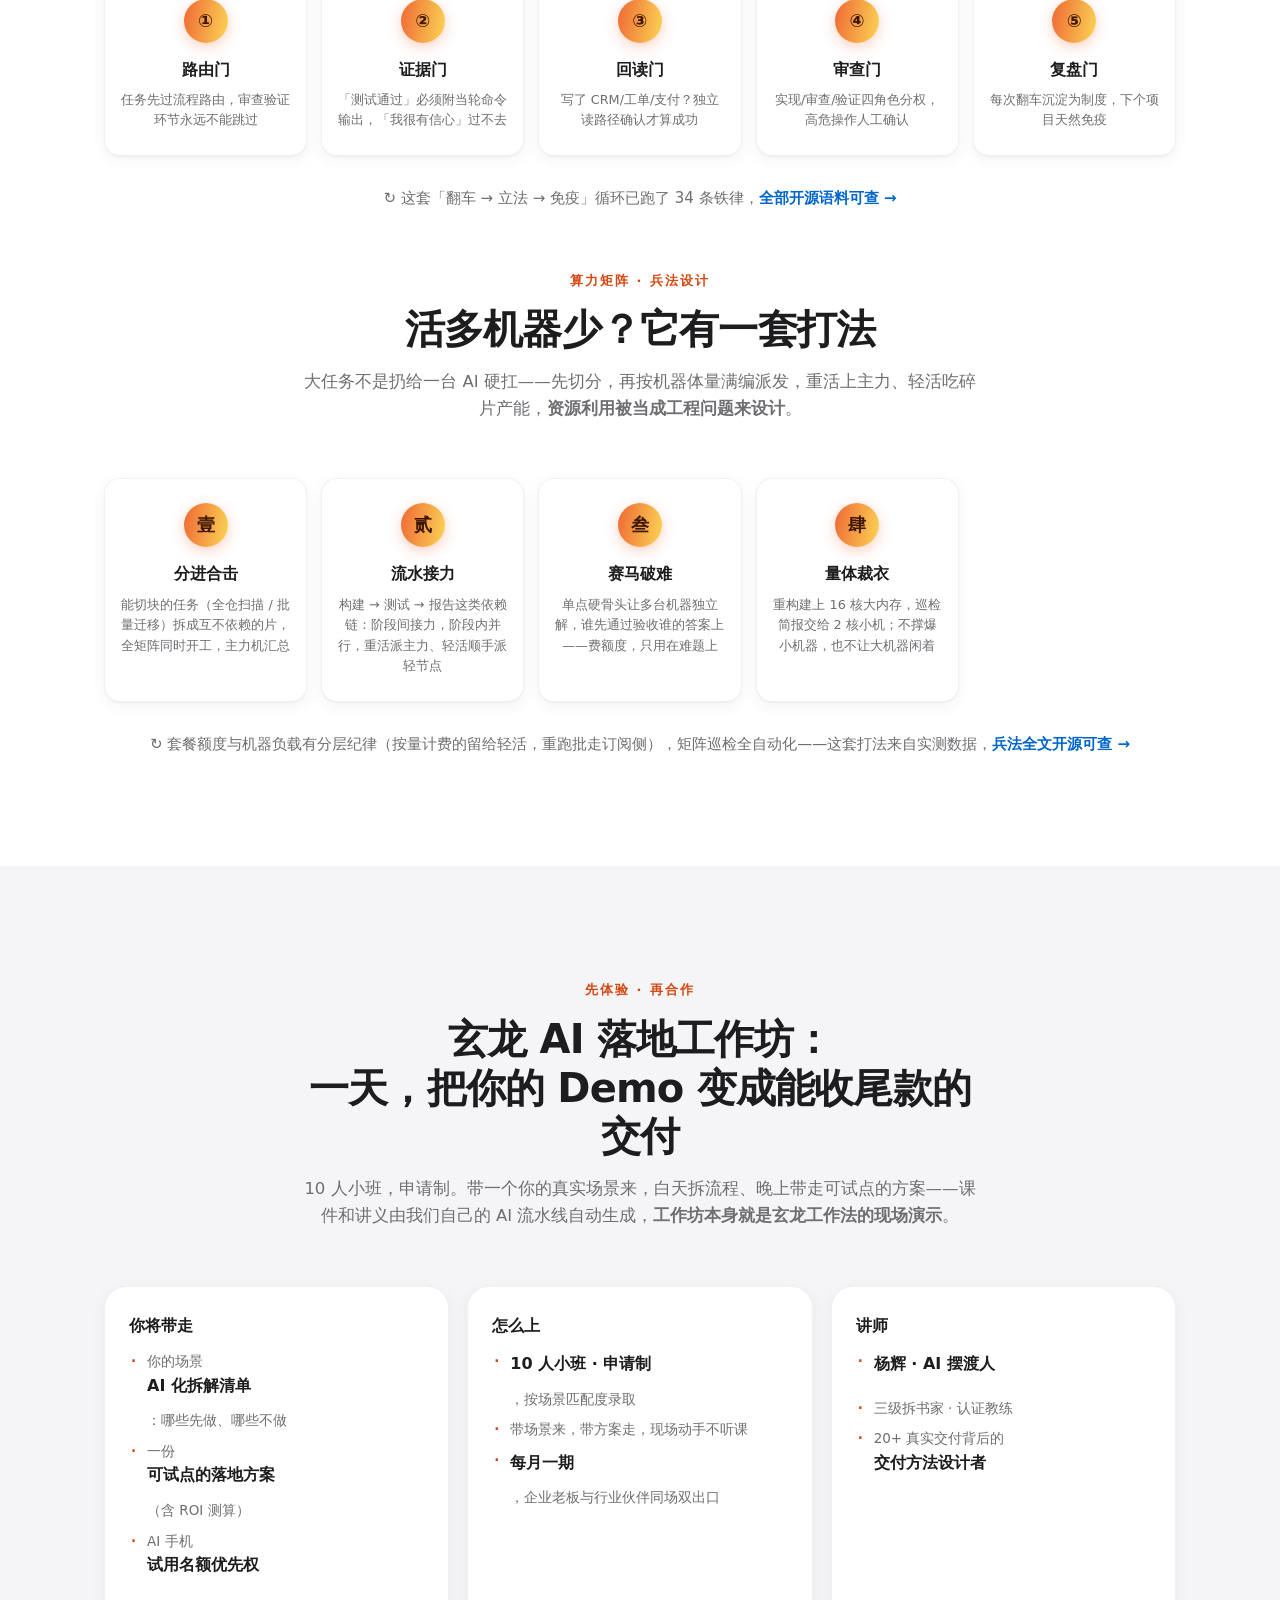
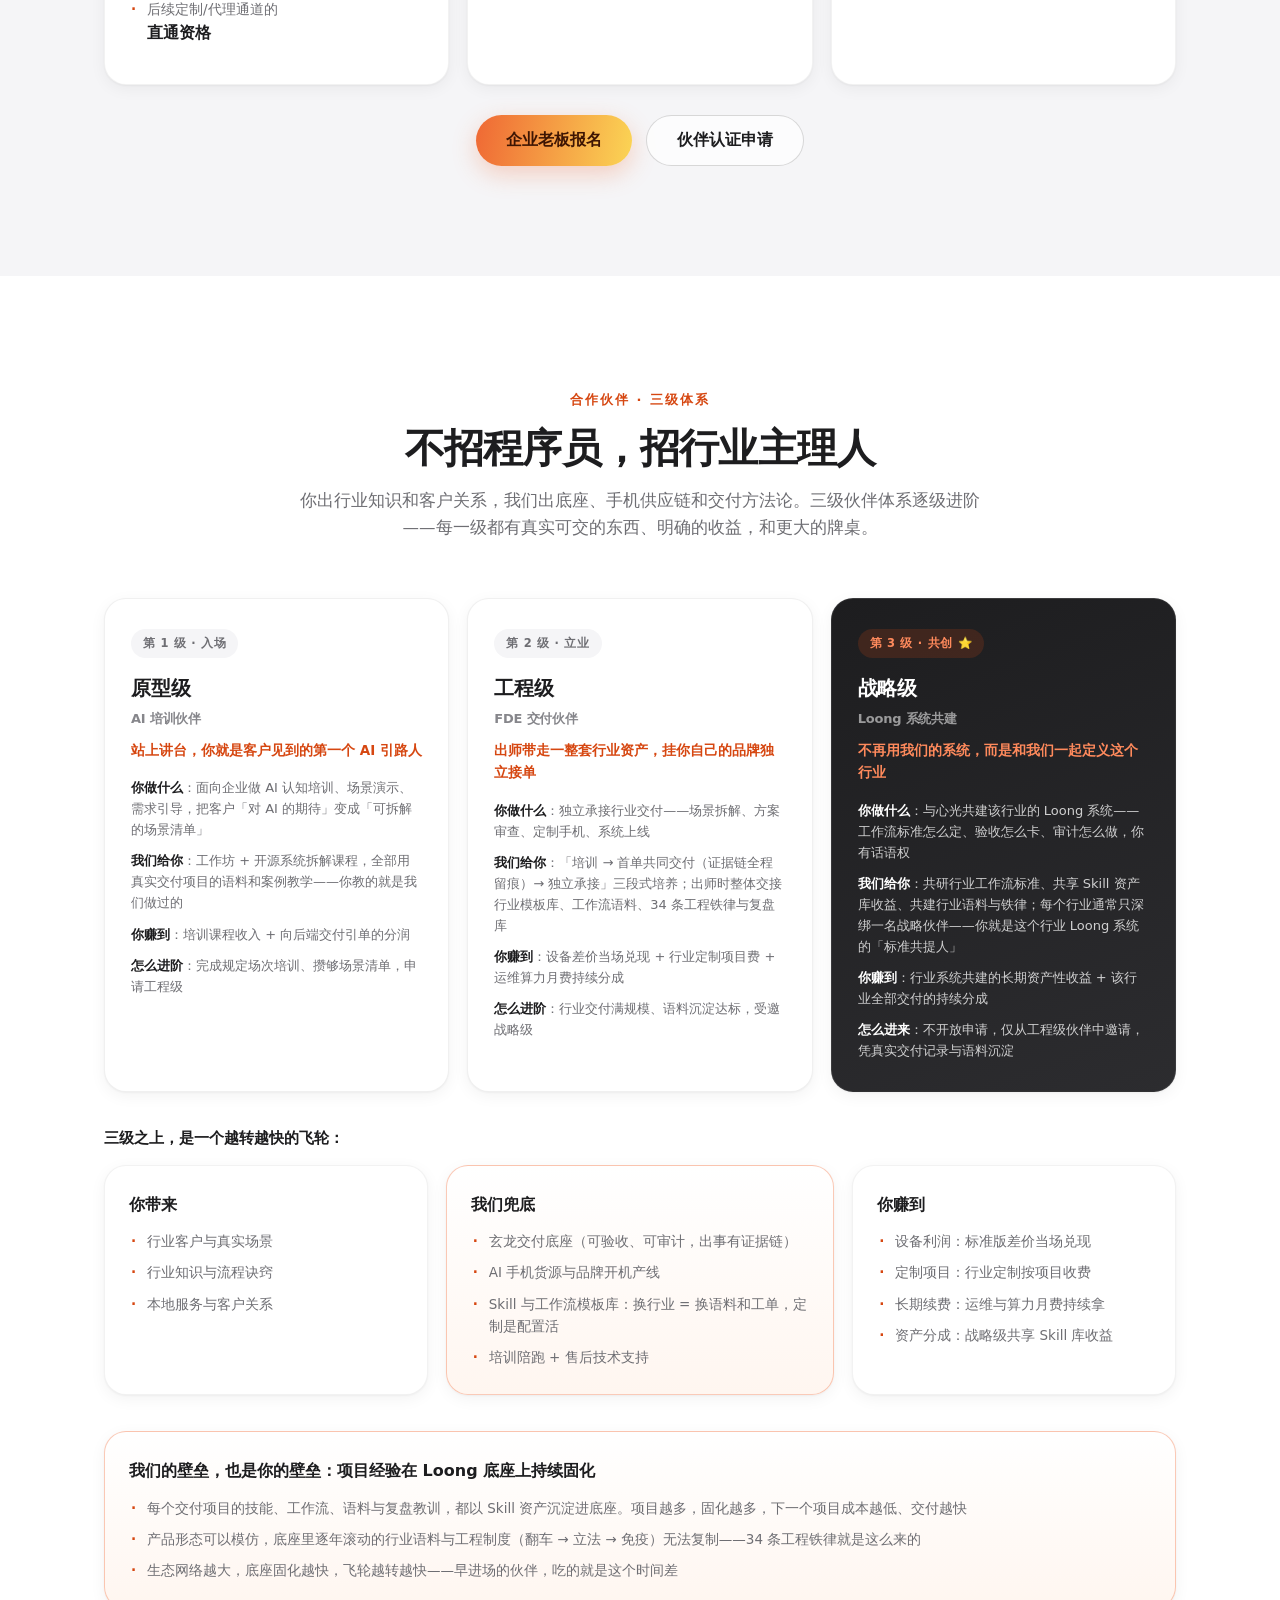
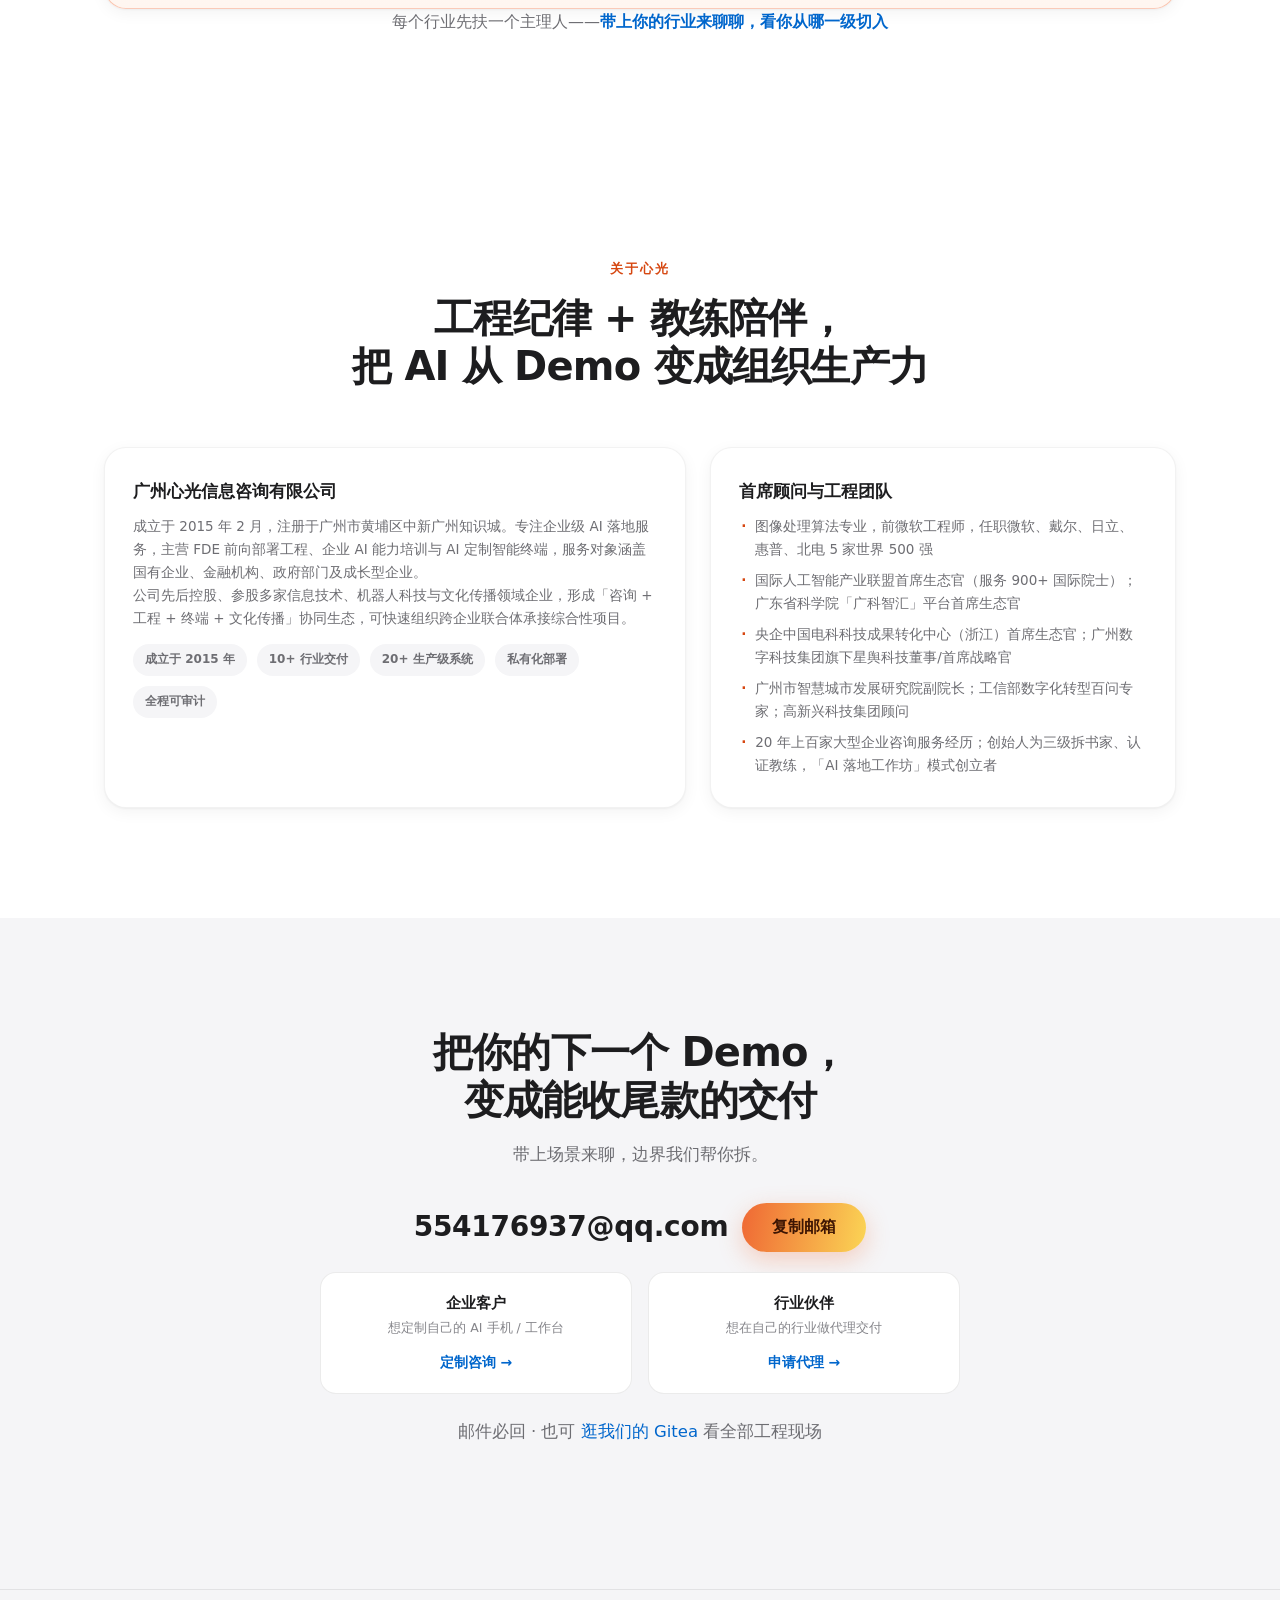
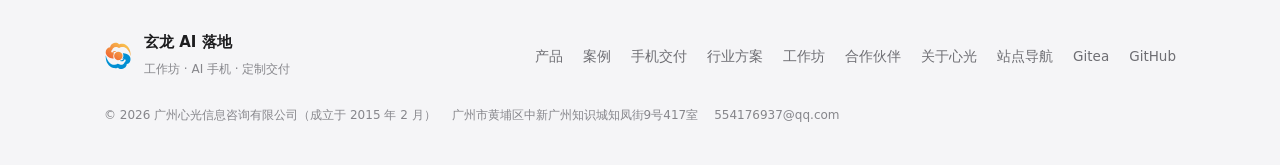
==== commit 713dca1c: "首页行业预告区改三列栅格" ====
--- a/index.html
+++ b/index.html
@@ -14,6 +14,7 @@
 <link rel="icon" type="image/svg+xml" href="assets/loong-logo.svg">
 <link rel="apple-touch-icon" href="assets/loong-logo-256.png">
 <link rel="stylesheet" href="css/style.css">
+<style>.grid-3{grid-template-columns:repeat(3,1fr)}@media(max-width:980px){.grid-3{grid-template-columns:repeat(2,1fr)}}@media(max-width:720px){.grid-3{grid-template-columns:1fr}}</style>
 </head>
 <body>
 
@@ -135,7 +136,7 @@
       <p>总部的 SOP、话术、检查表样样齐全，但「送达一线并保证执行」的成本极高。我们把能力拆成一个个长在手机里的技能（Skill）——员工一句话、一张照片触发，直接给可执行的结果。<b>零系统集成，30 天试点见效。</b></p>
     </div>
 
-    <div class="industry-grid">
+    <div class="industry-grid grid-3">
       <div class="ind-card">
         <div class="ind-icon">🎯</div>
         <b>AI 拜访副驾</b>
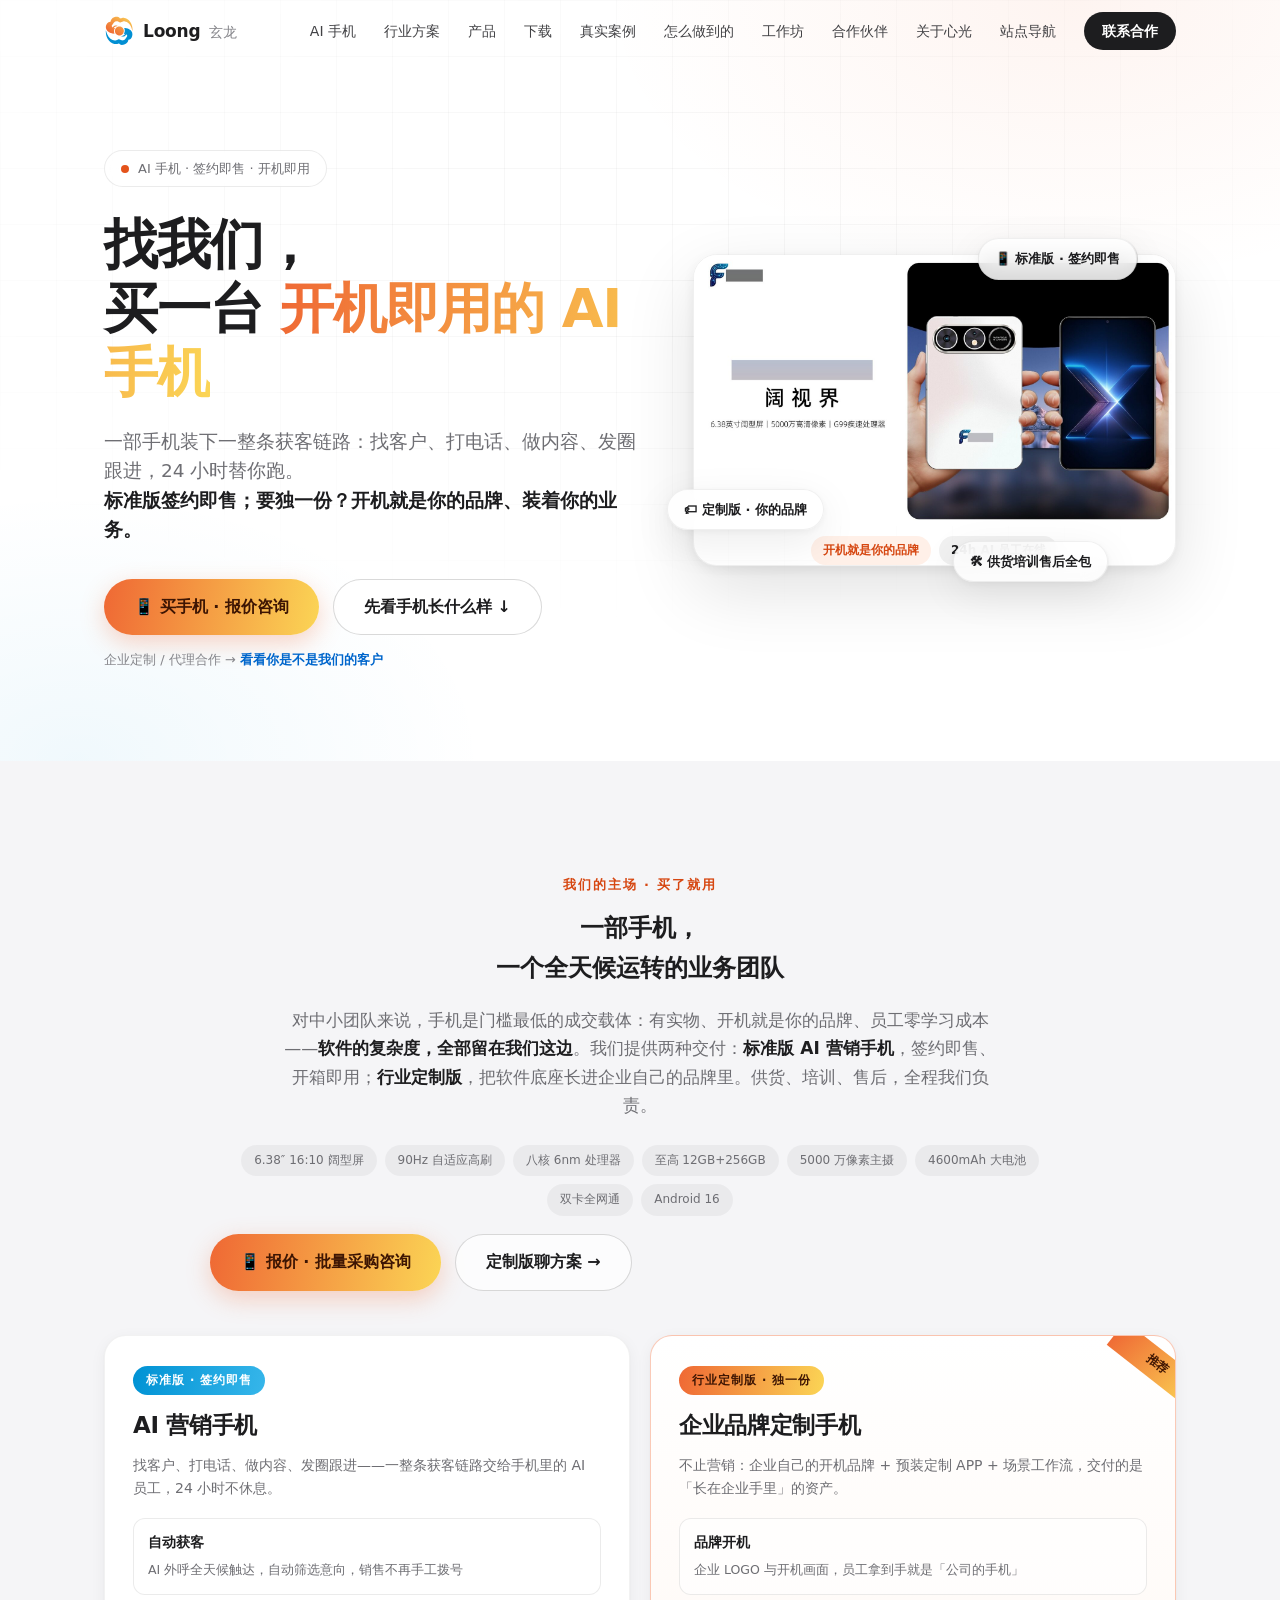
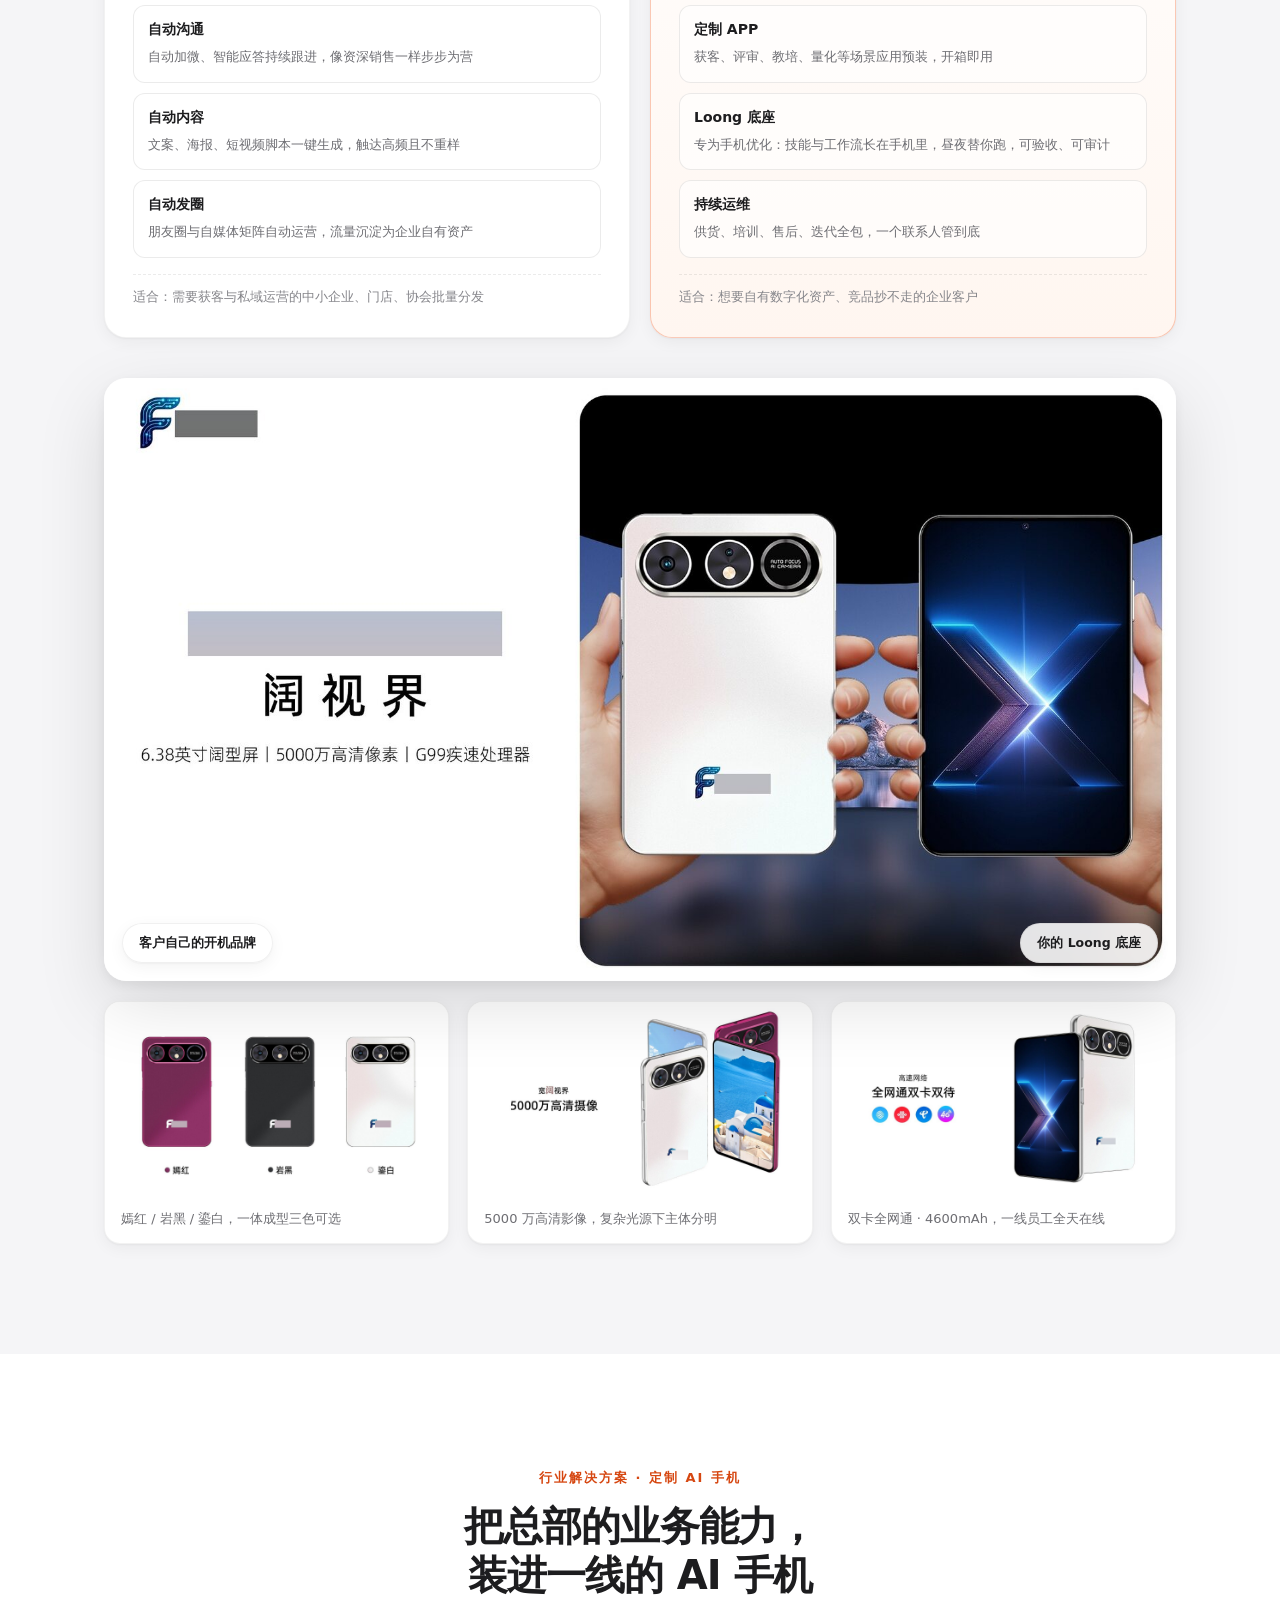
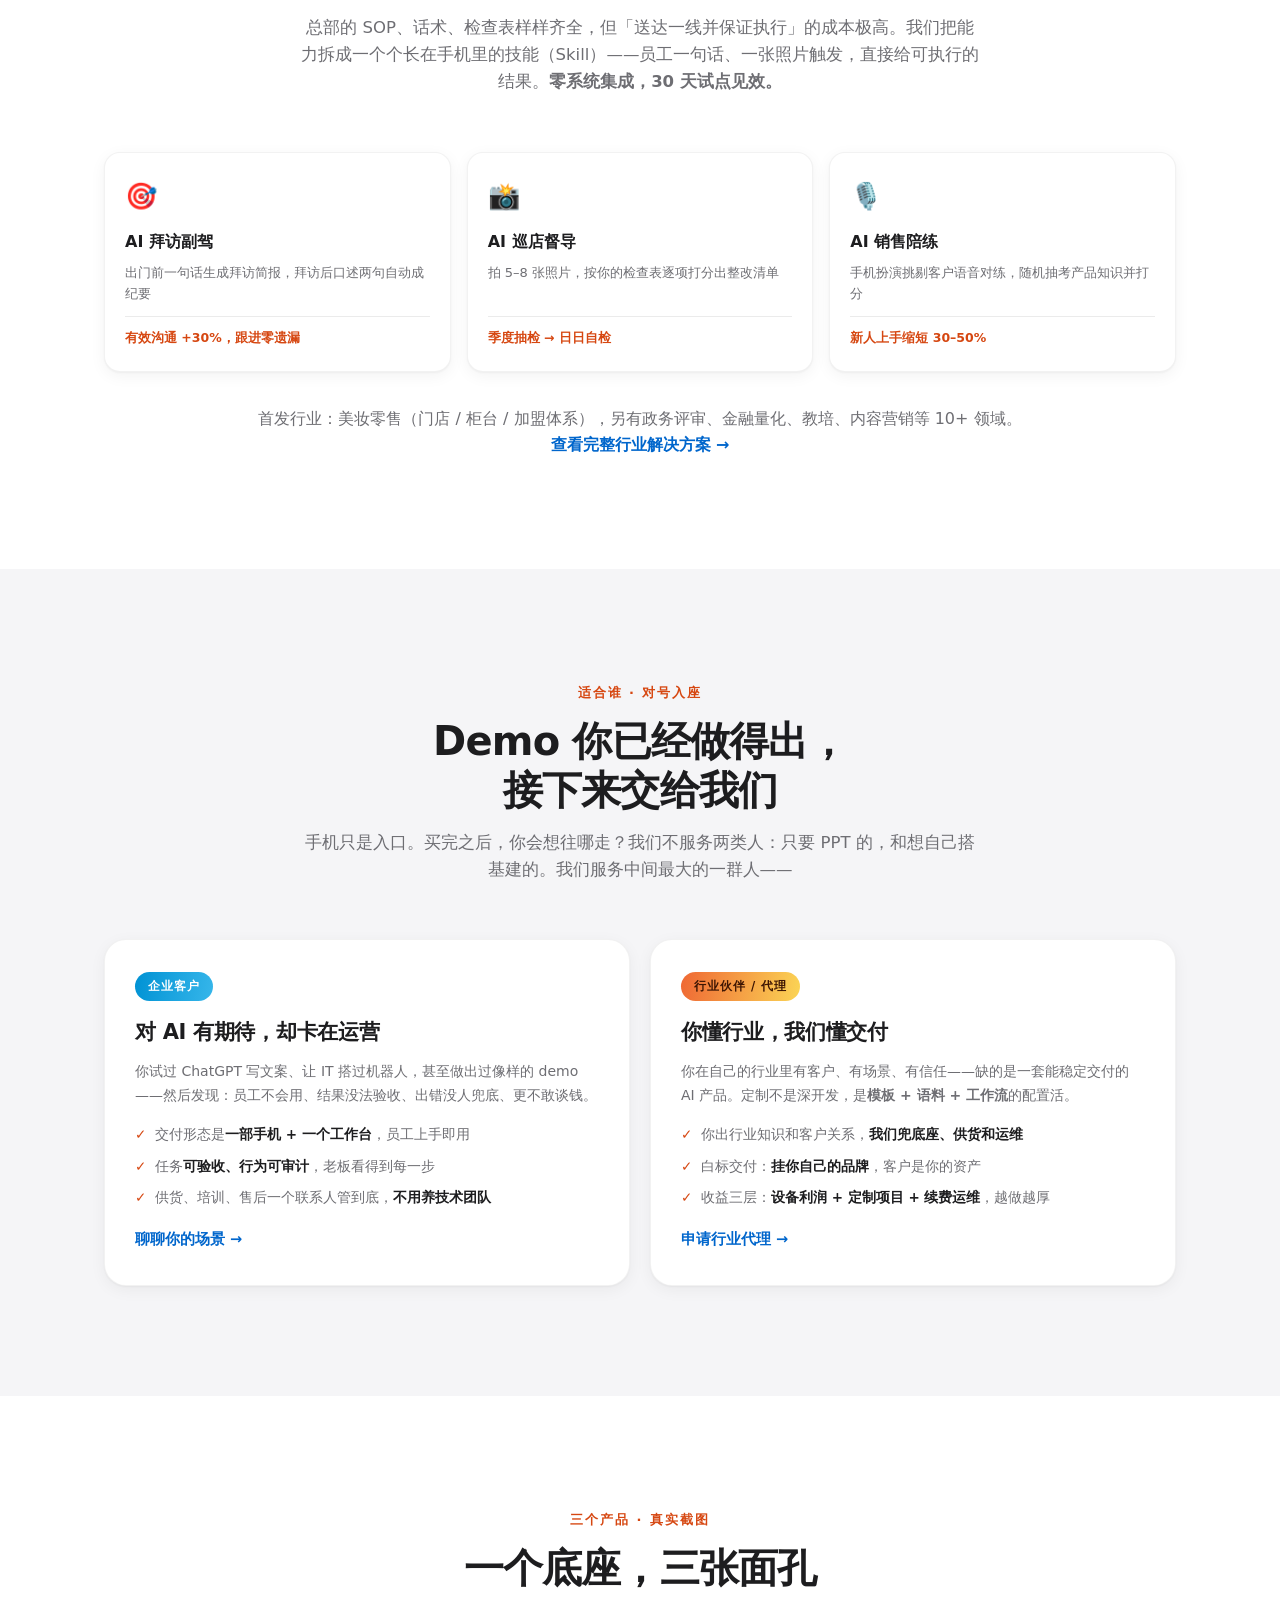
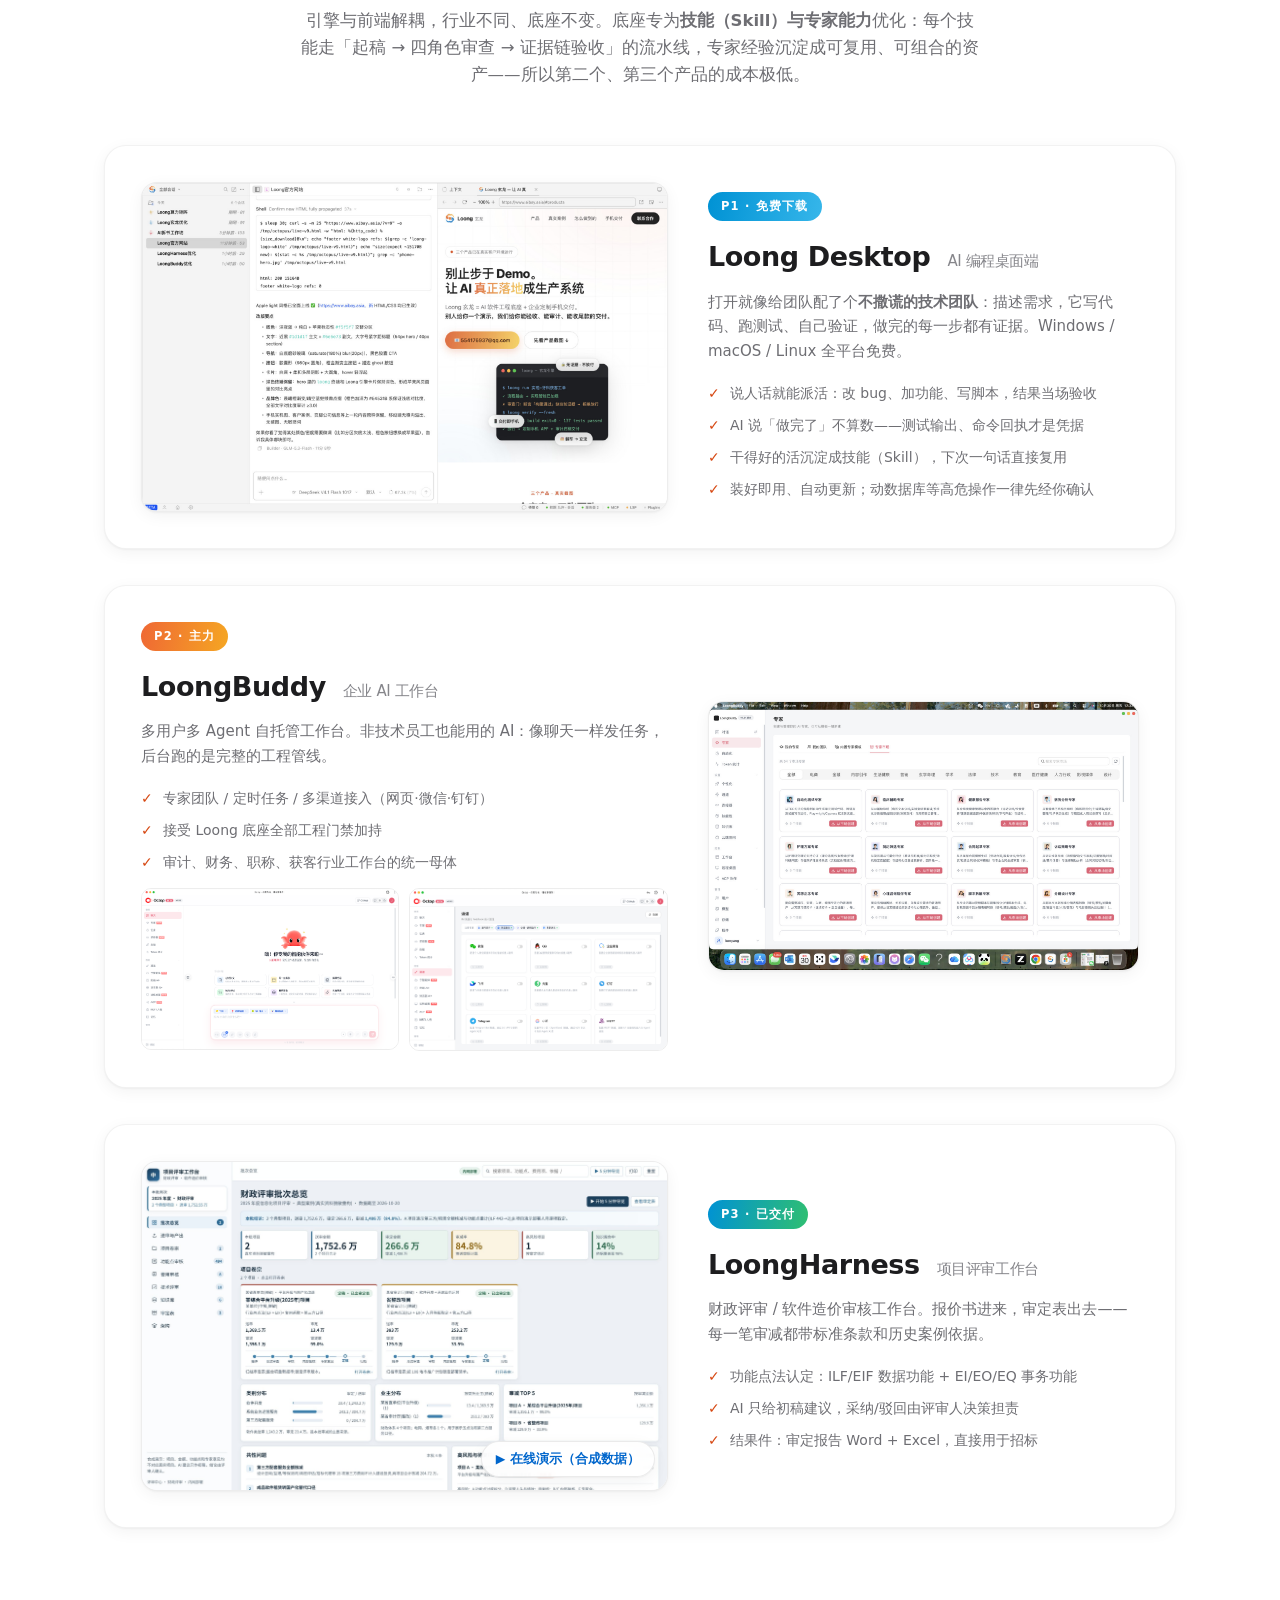
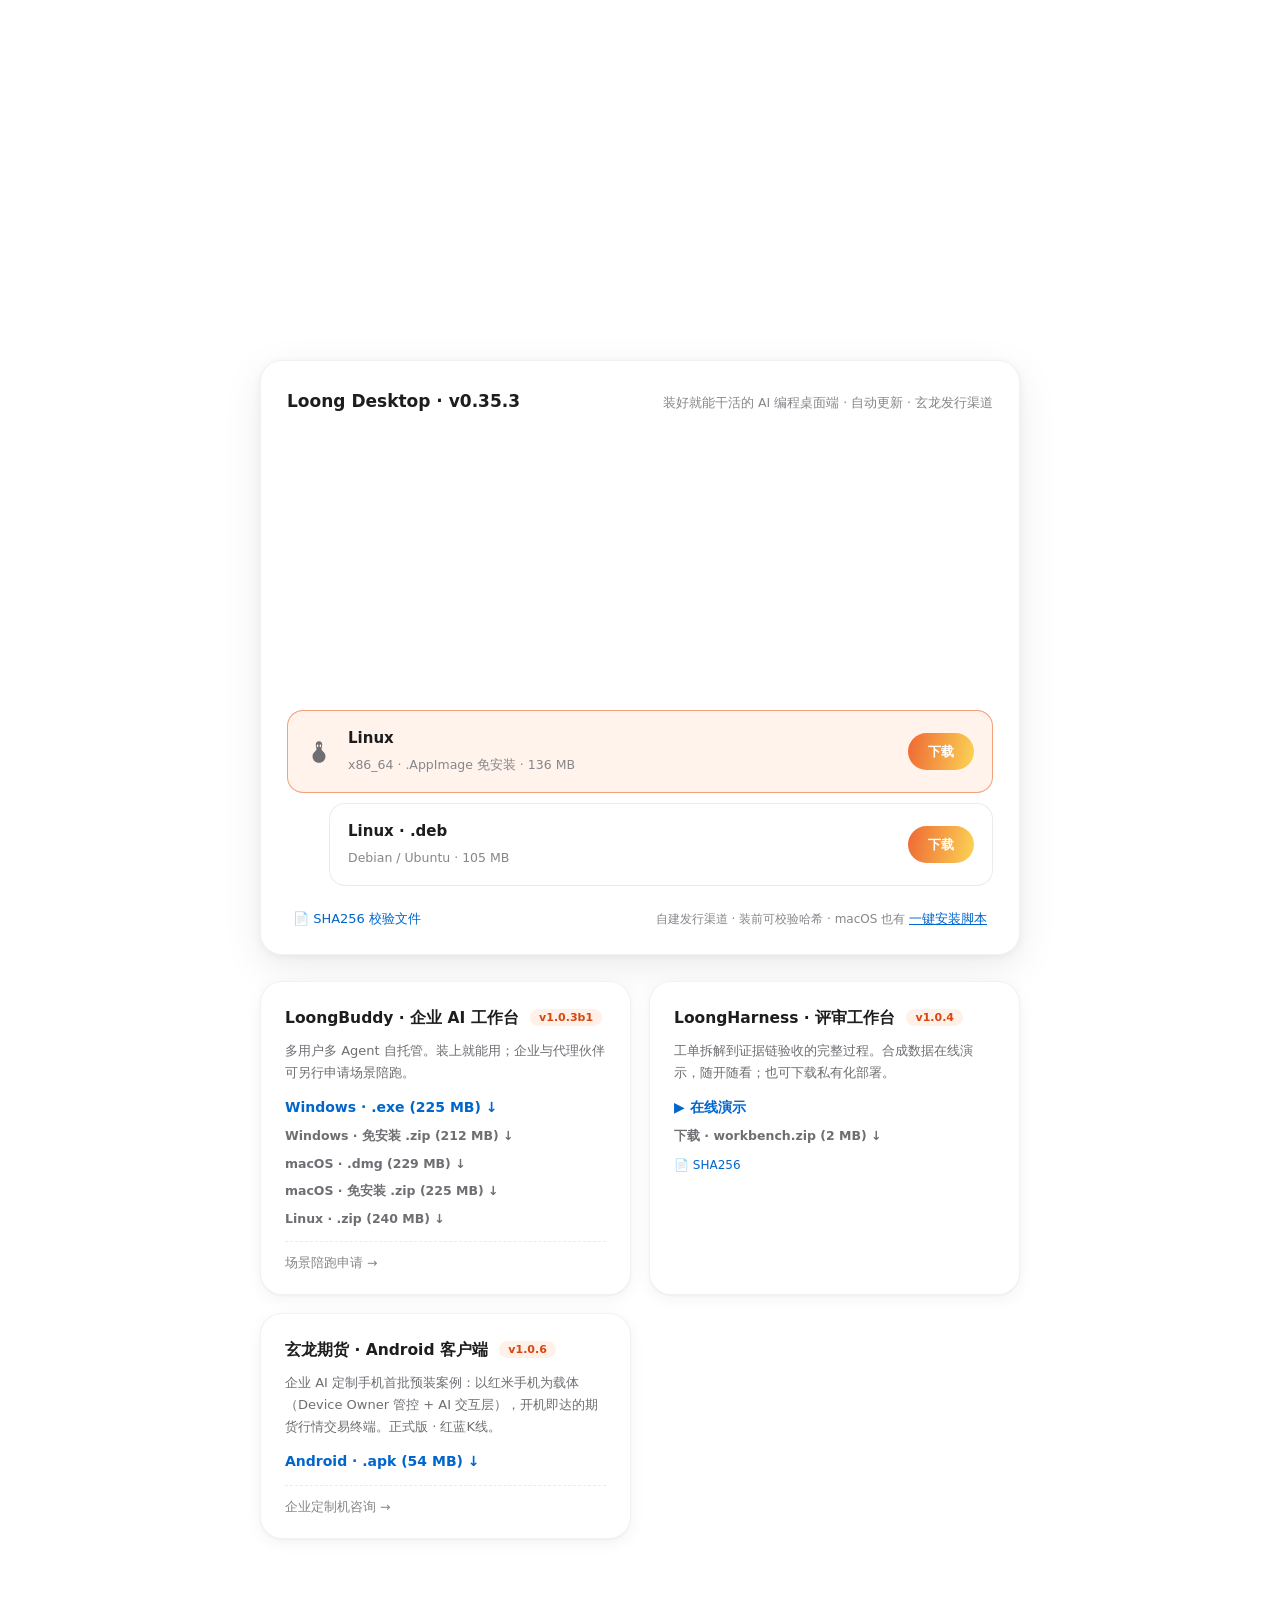
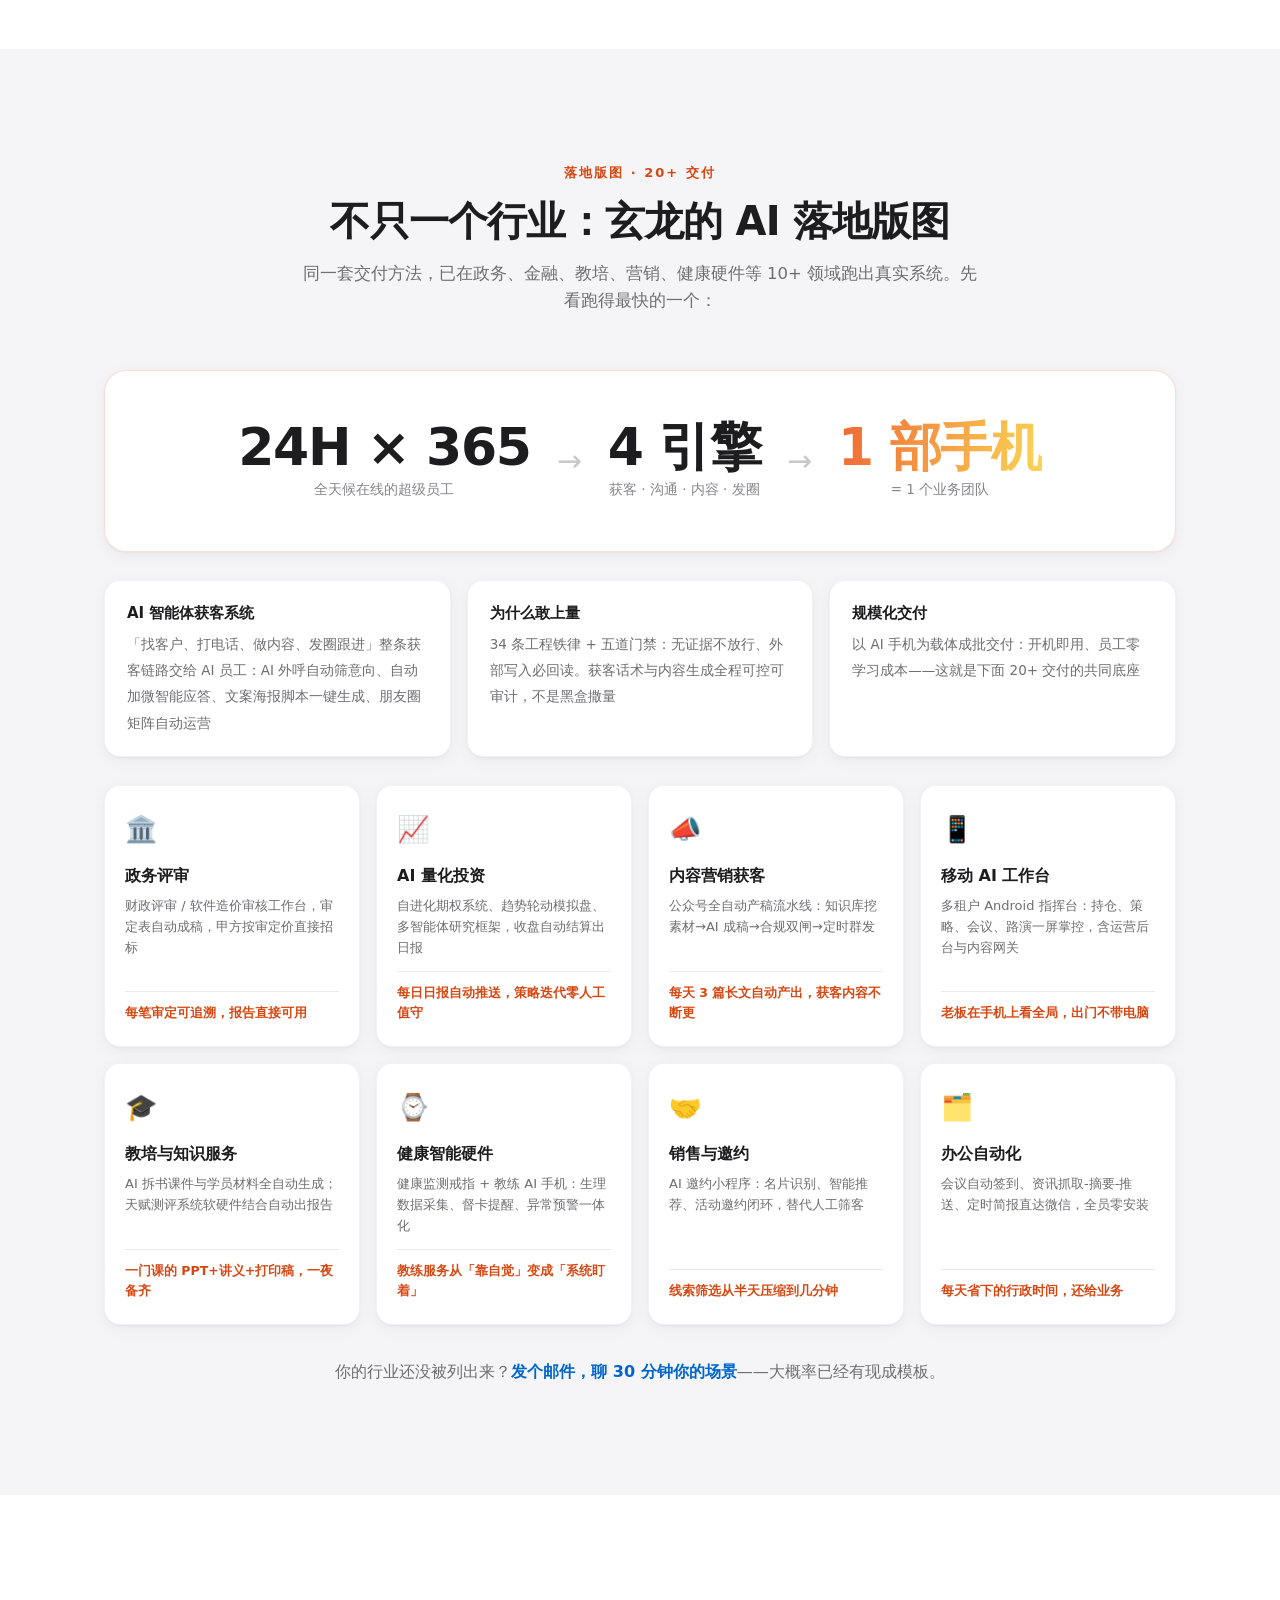
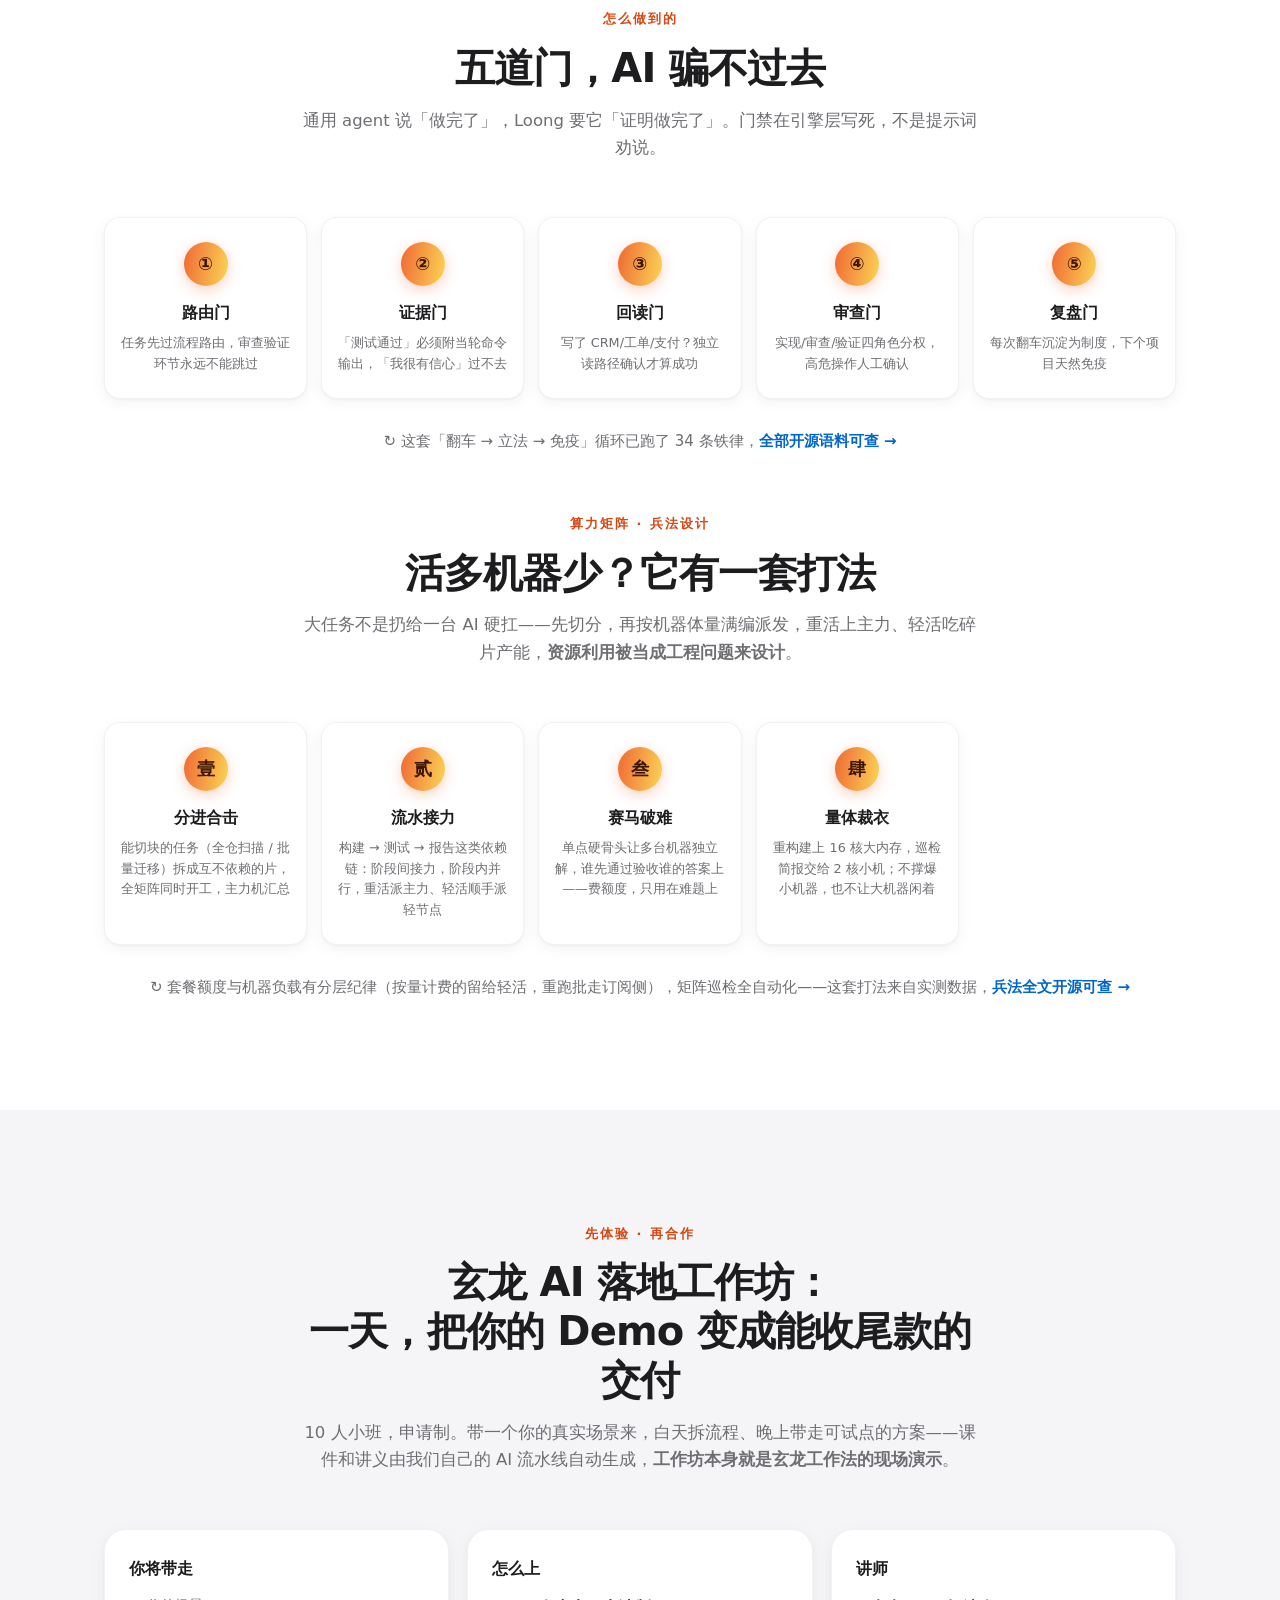
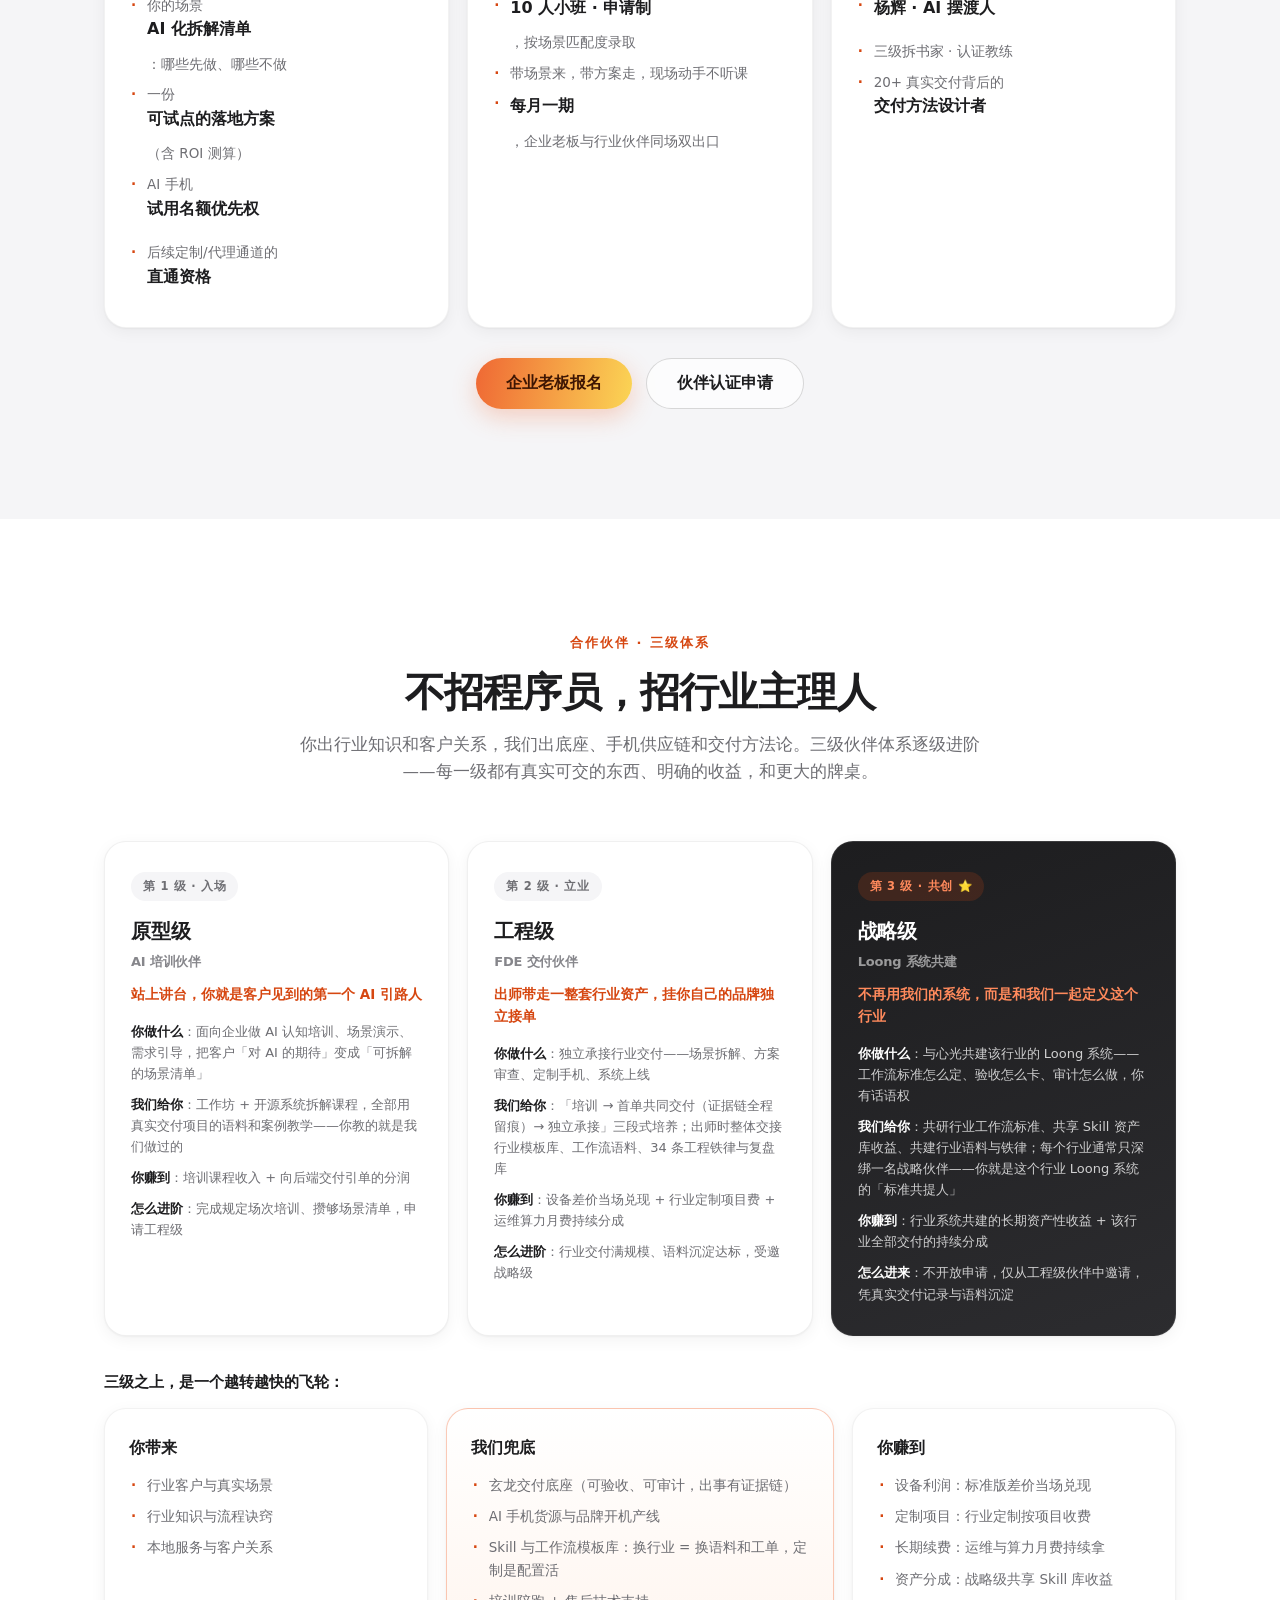
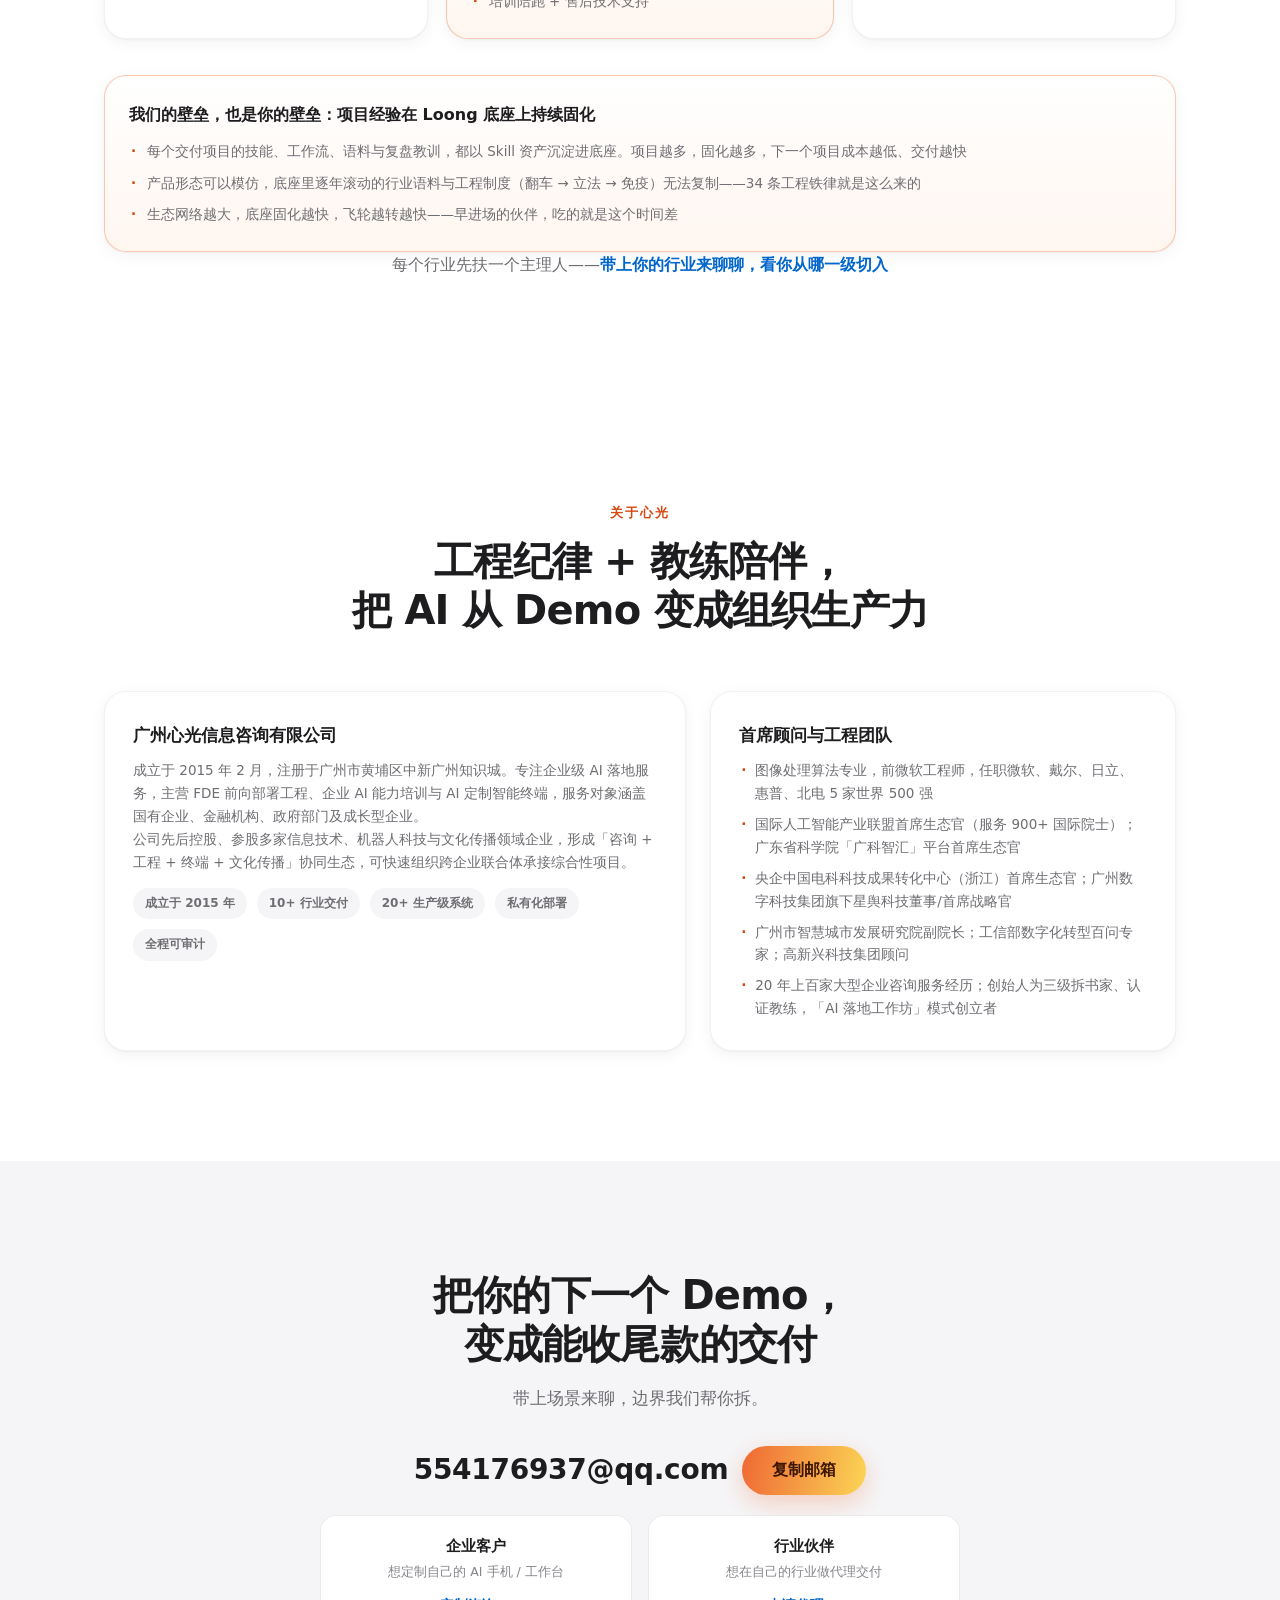
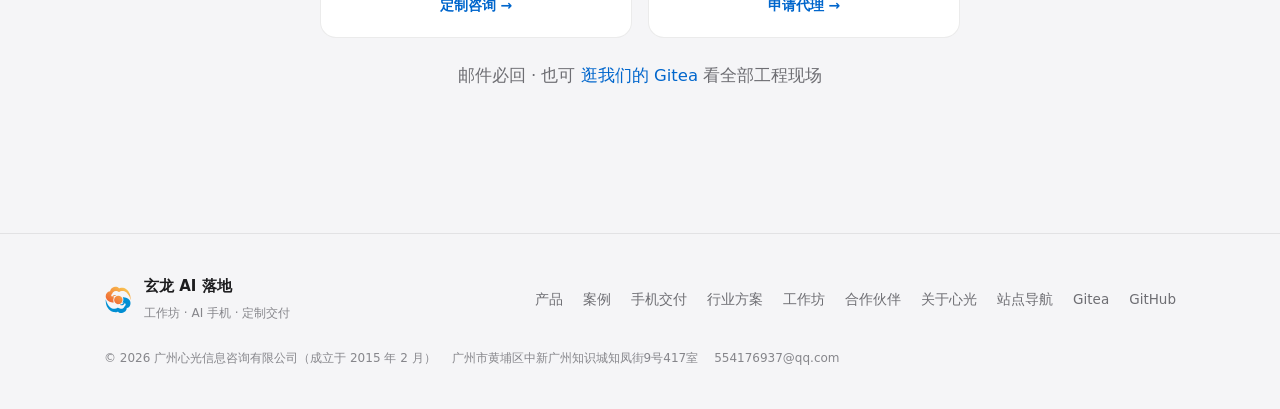
==== commit 7da65919: "download: add xuanlongtang futures APK case card (enterprise AI phone)" ====
--- a/index.html
+++ b/index.html
@@ -268,7 +268,7 @@
     <div class="section-head center">
       <span class="kicker">免费下载 · 开箱即用</span>
       <h2>三个产品，两种打开方式</h2>
-      <p>桌面端全平台<b>免费直装</b>，装好自动更新；工作台与评审台面向企业与伙伴开放申请。所有安装包均提供 SHA256 校验。</p>
+      <p>桌面端全平台<b>免费直装</b>，装好自动更新；工作台与评审台面向企业与伙伴开放申请；定制手机案例 APK 可直接下载体验。所有安装包均提供 SHA256 校验。</p>
     </div>
 
     <div class="dl-box">
@@ -324,6 +324,12 @@
         <a href="https://gitea.aibay.asia/Loong/LoongHarness/releases/download/v1.0.4/LoongHarness-1.0.4-workbench.zip" class="dl-cta dl-cta-2">下载 · workbench.zip (2 MB) ↓</a>
         <a href="https://gitea.aibay.asia/Loong/LoongHarness/releases/download/v1.0.4/SHA256SUMS.txt" class="dl-sha">📄 SHA256</a>
       </div>
+      <div class="dl-card">
+        <b>玄龙期货 · Android 客户端 <span class="dl-ver-tag">v1.0.6</span></b>
+        <p>企业 AI 定制手机首批预装案例：以红米手机为载体（Device Owner 管控 + AI 交互层），开机即达的期货行情交易终端。正式版 · 红蓝K线。</p>
+        <a href="https://gitea.aibay.asia/Loong/xuanlongtang/releases/download/v1.0.6/xuanlongtang-v1.0.6-release.apk" class="dl-cta">Android · .apk (54 MB) ↓</a>
+        <a href="mailto:554176937@qq.com?subject=企业AI定制手机咨询" class="dl-mail">企业定制机咨询 →</a>
+      </div>
     </div>
   </div>
 </section>
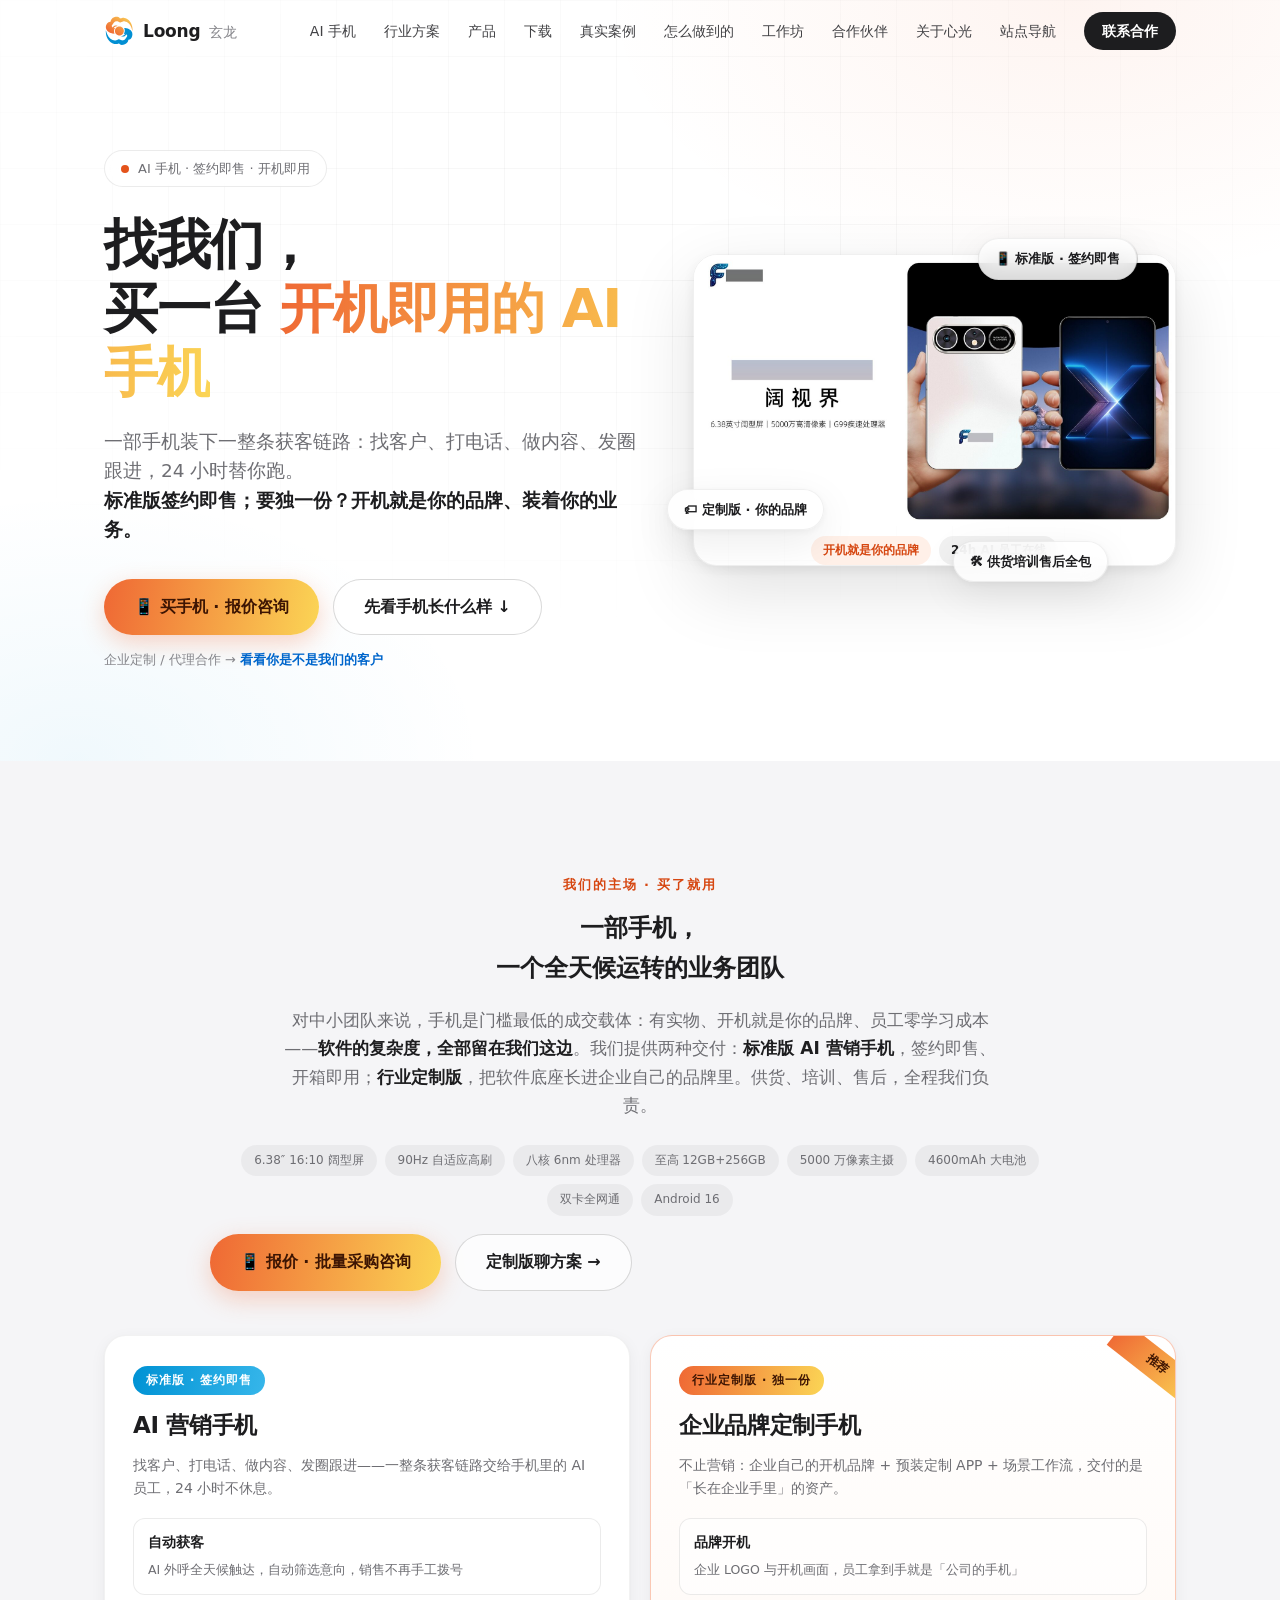
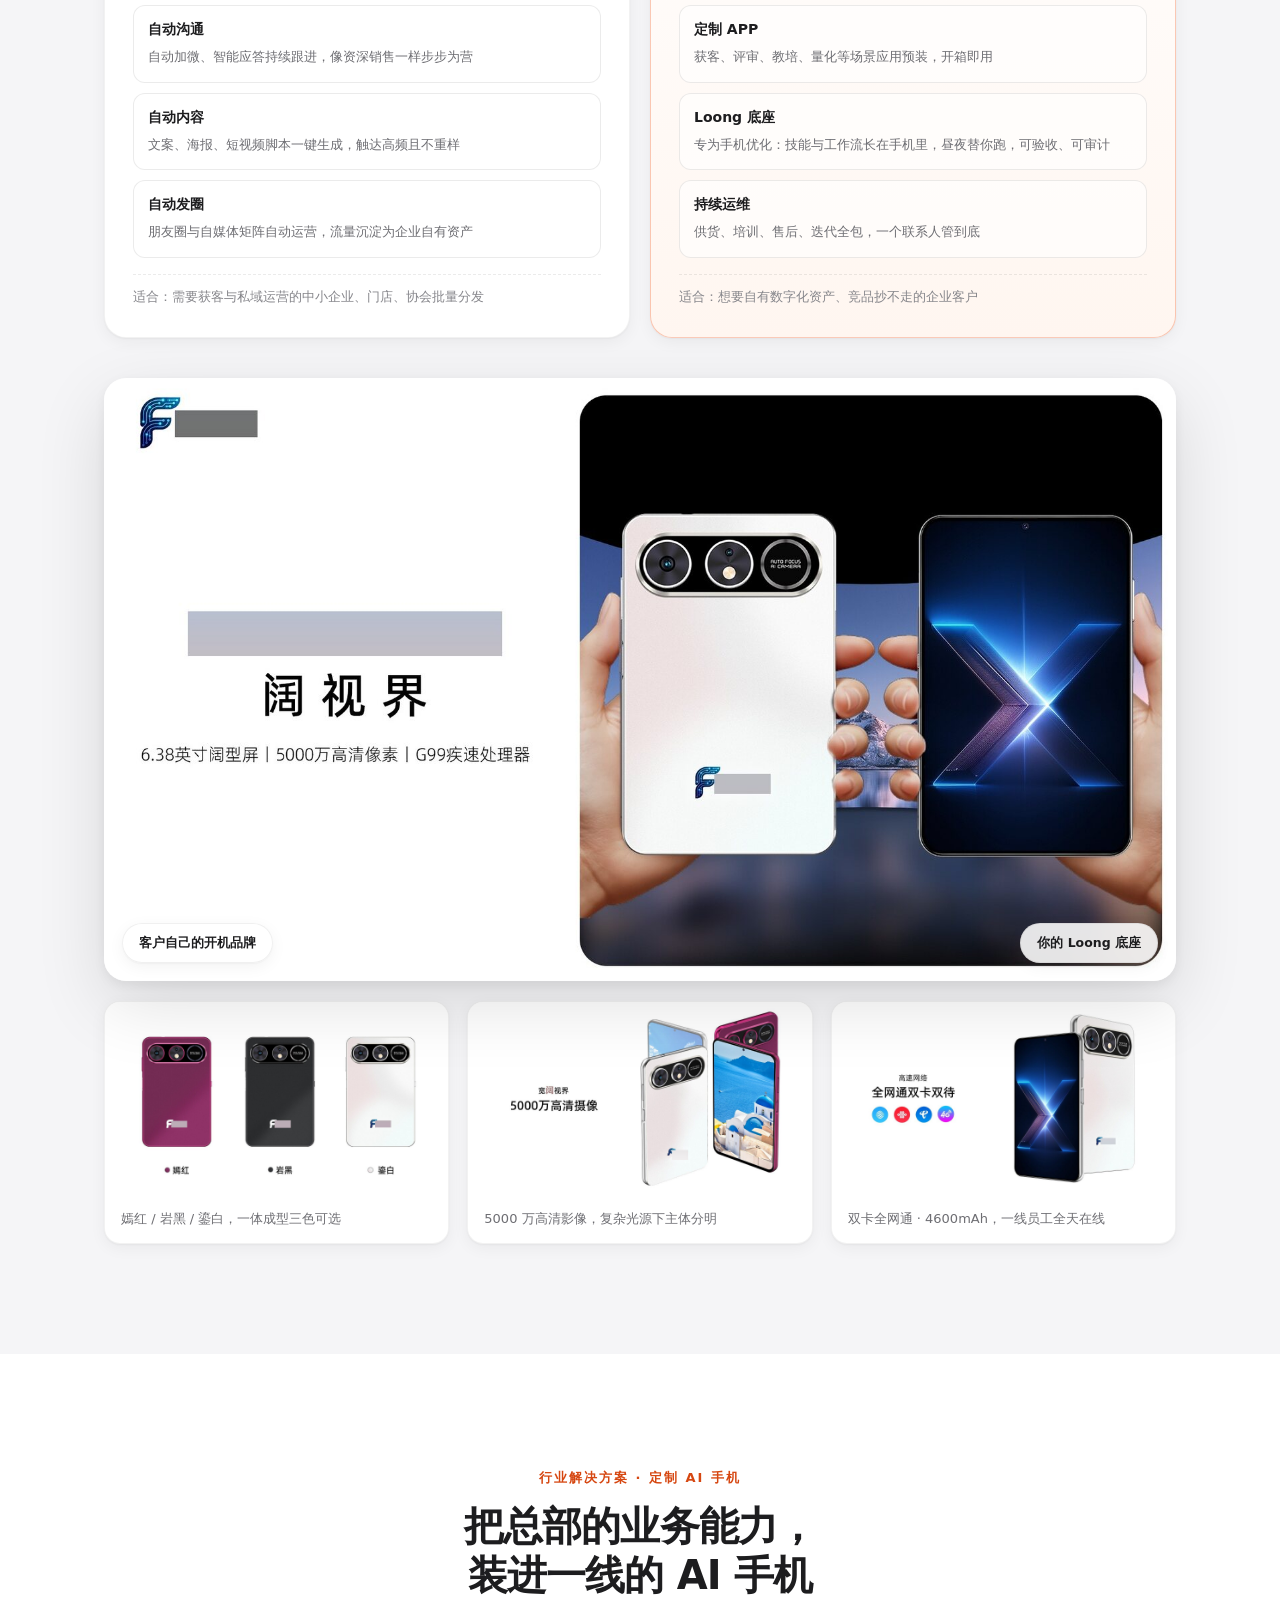
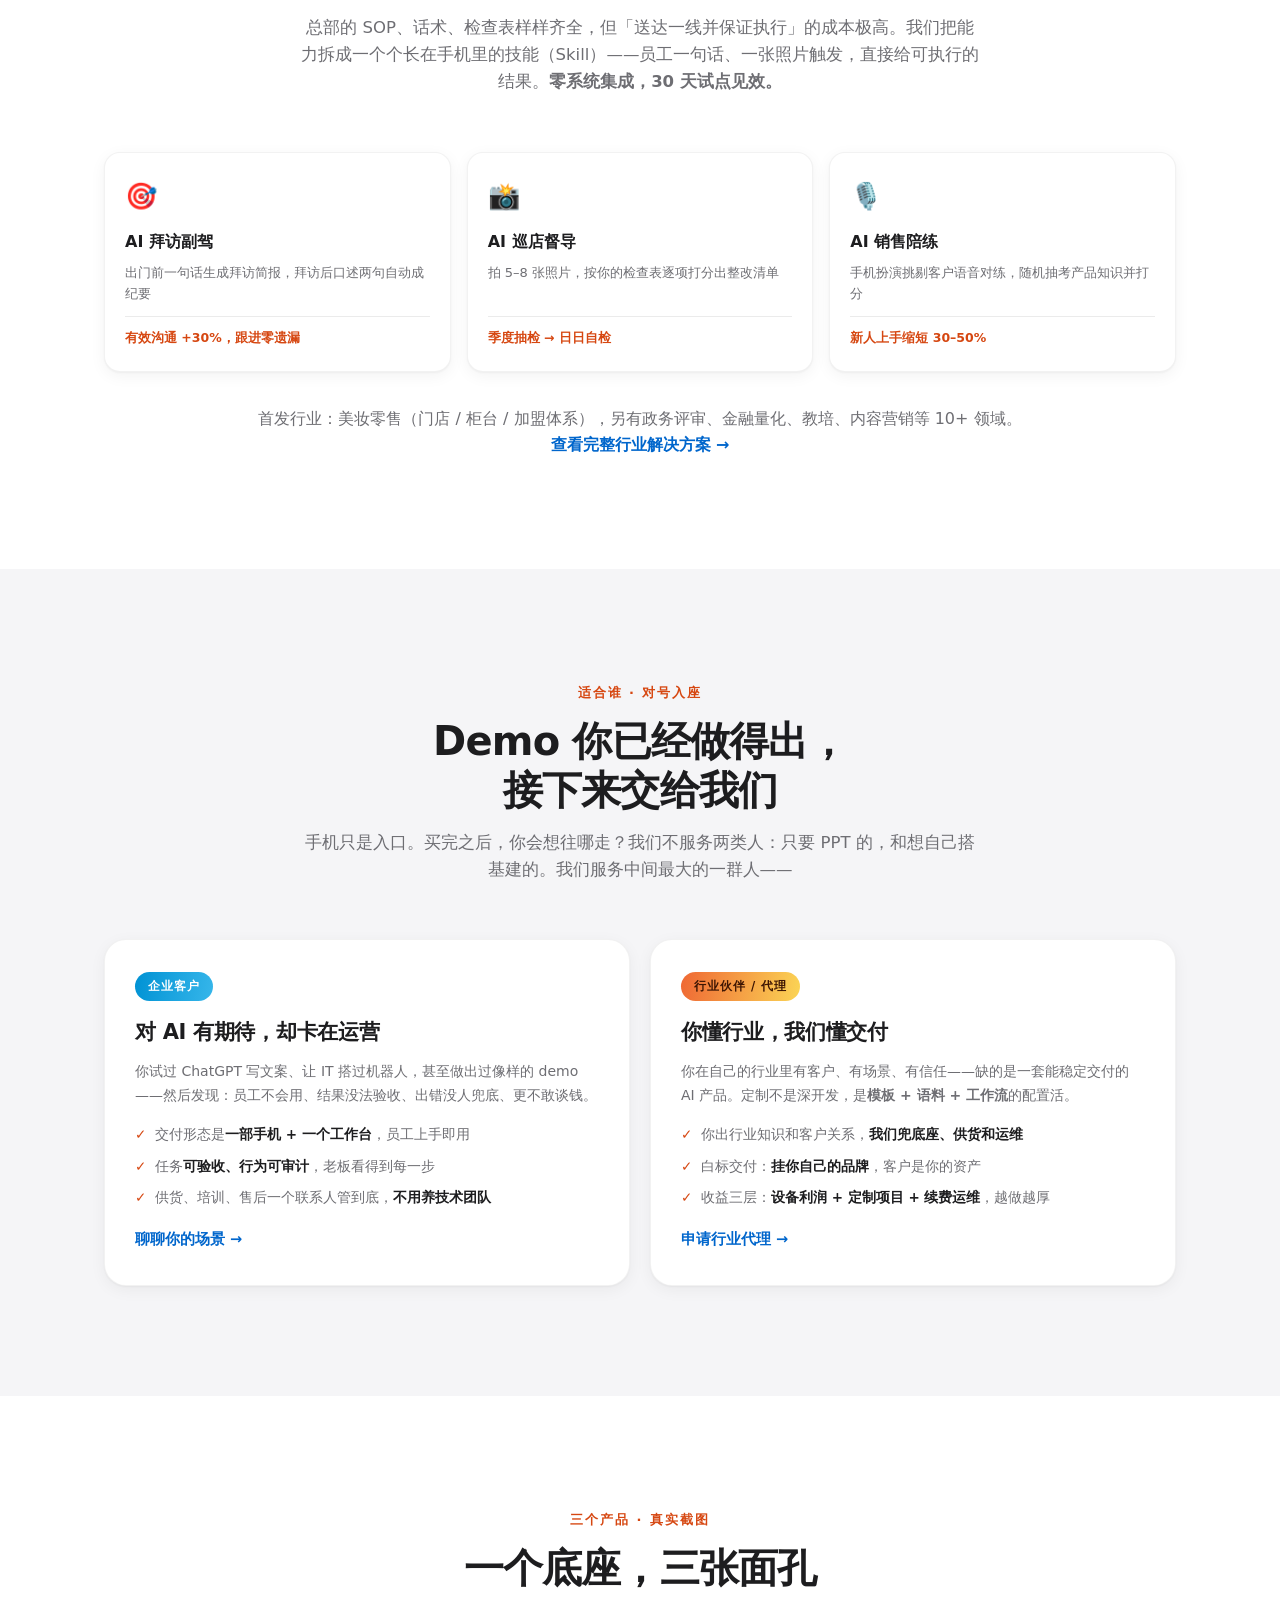
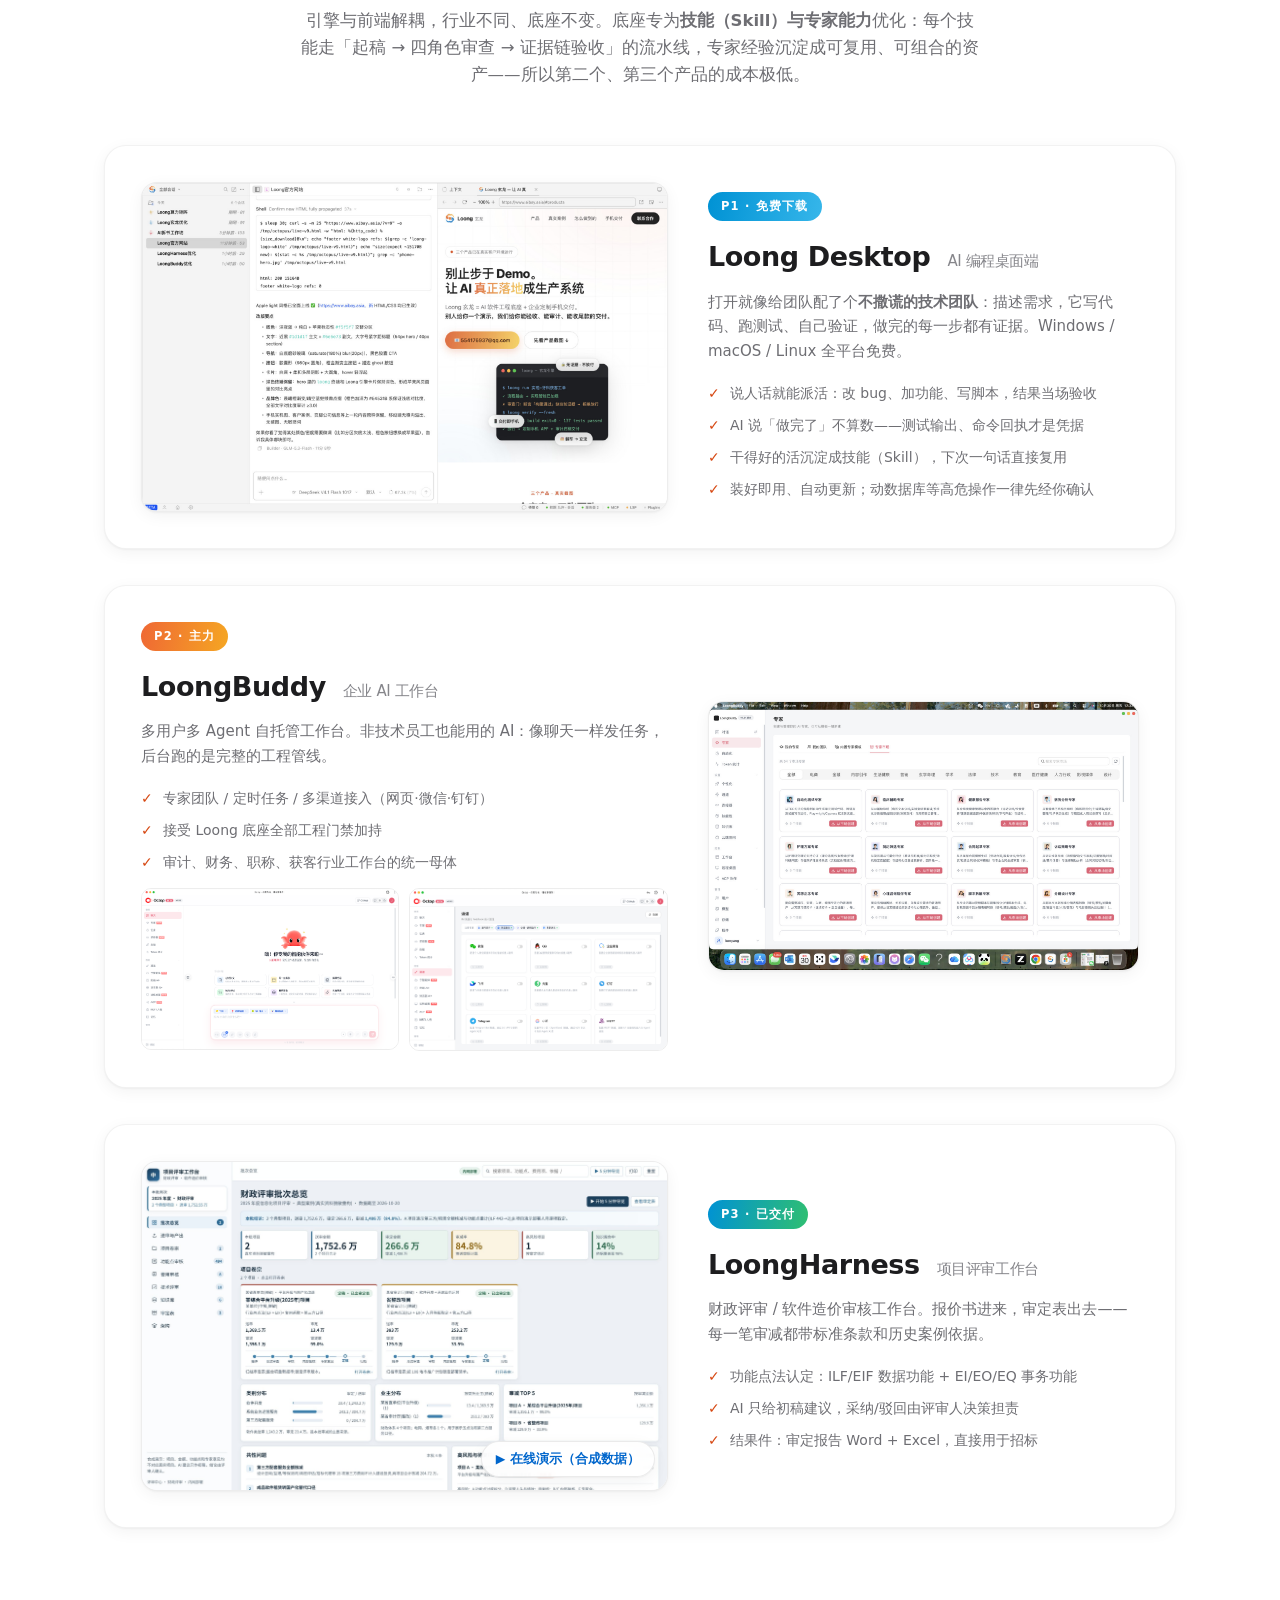
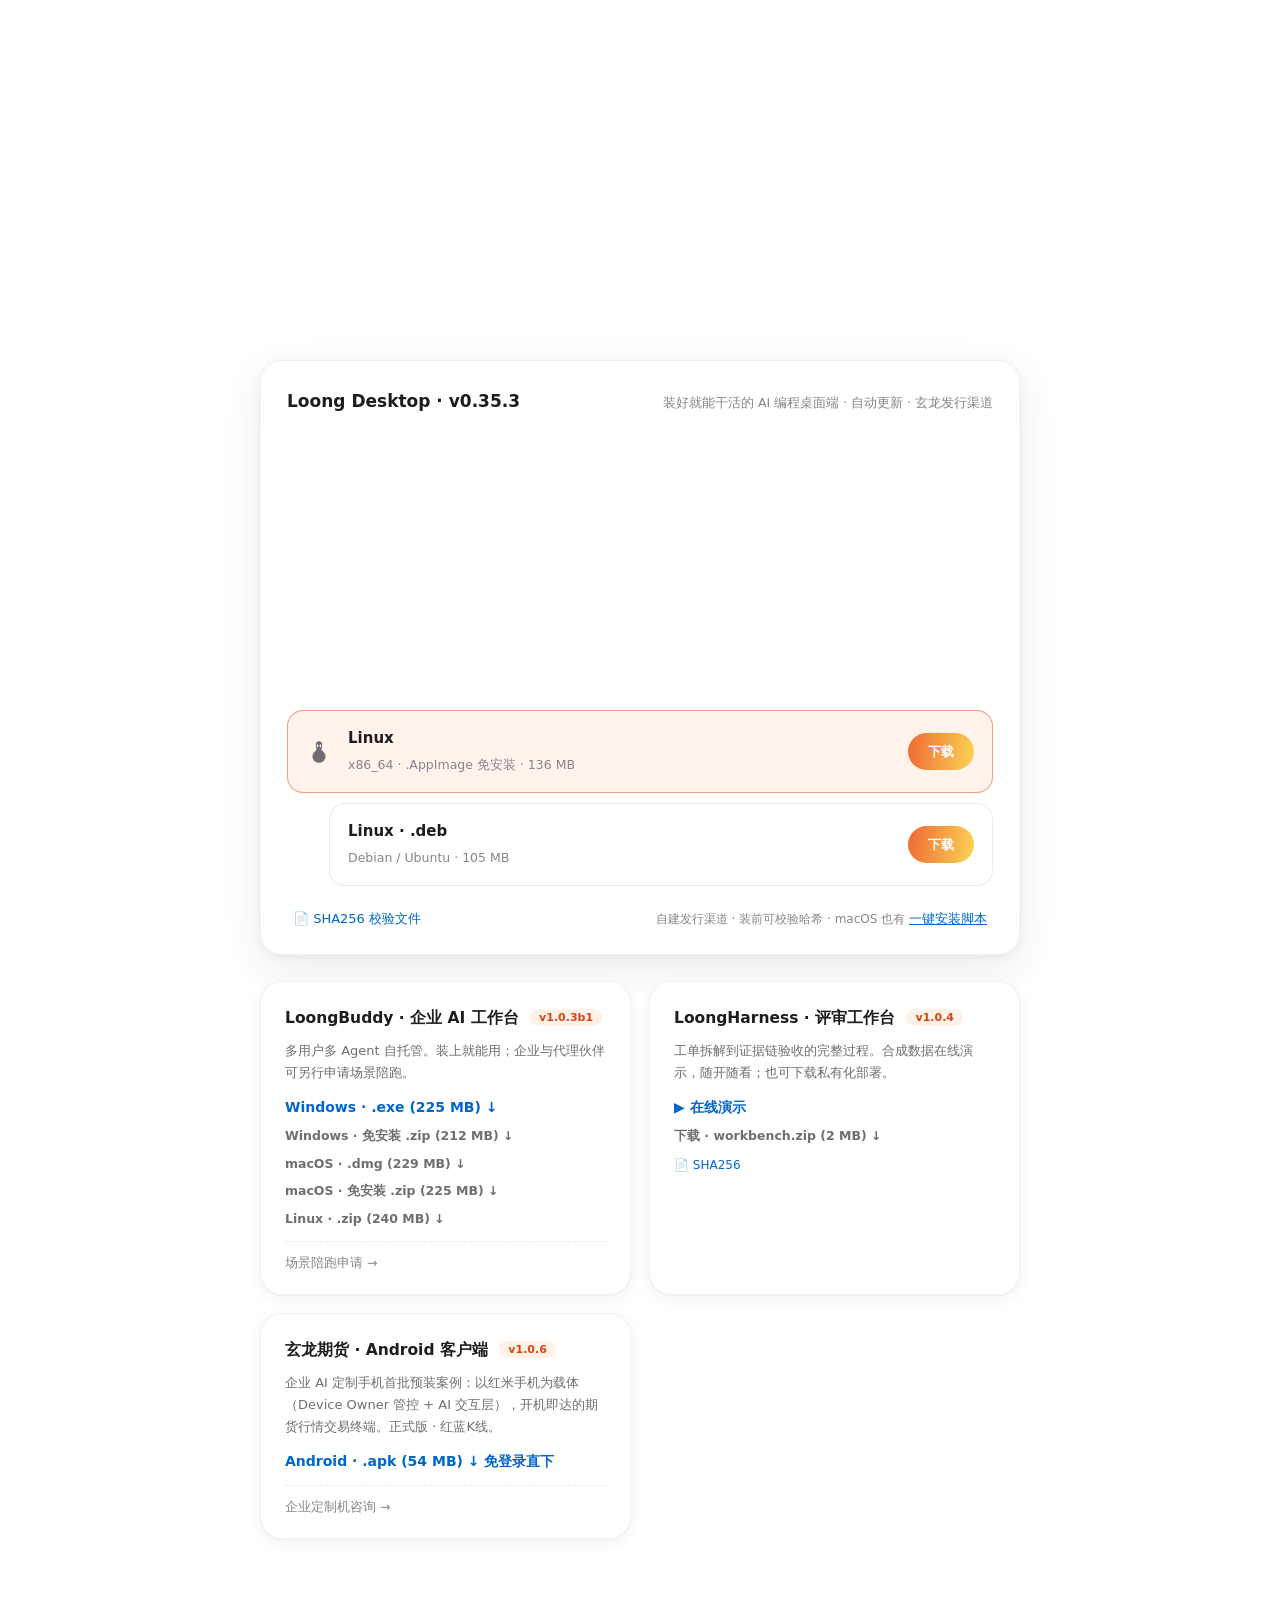
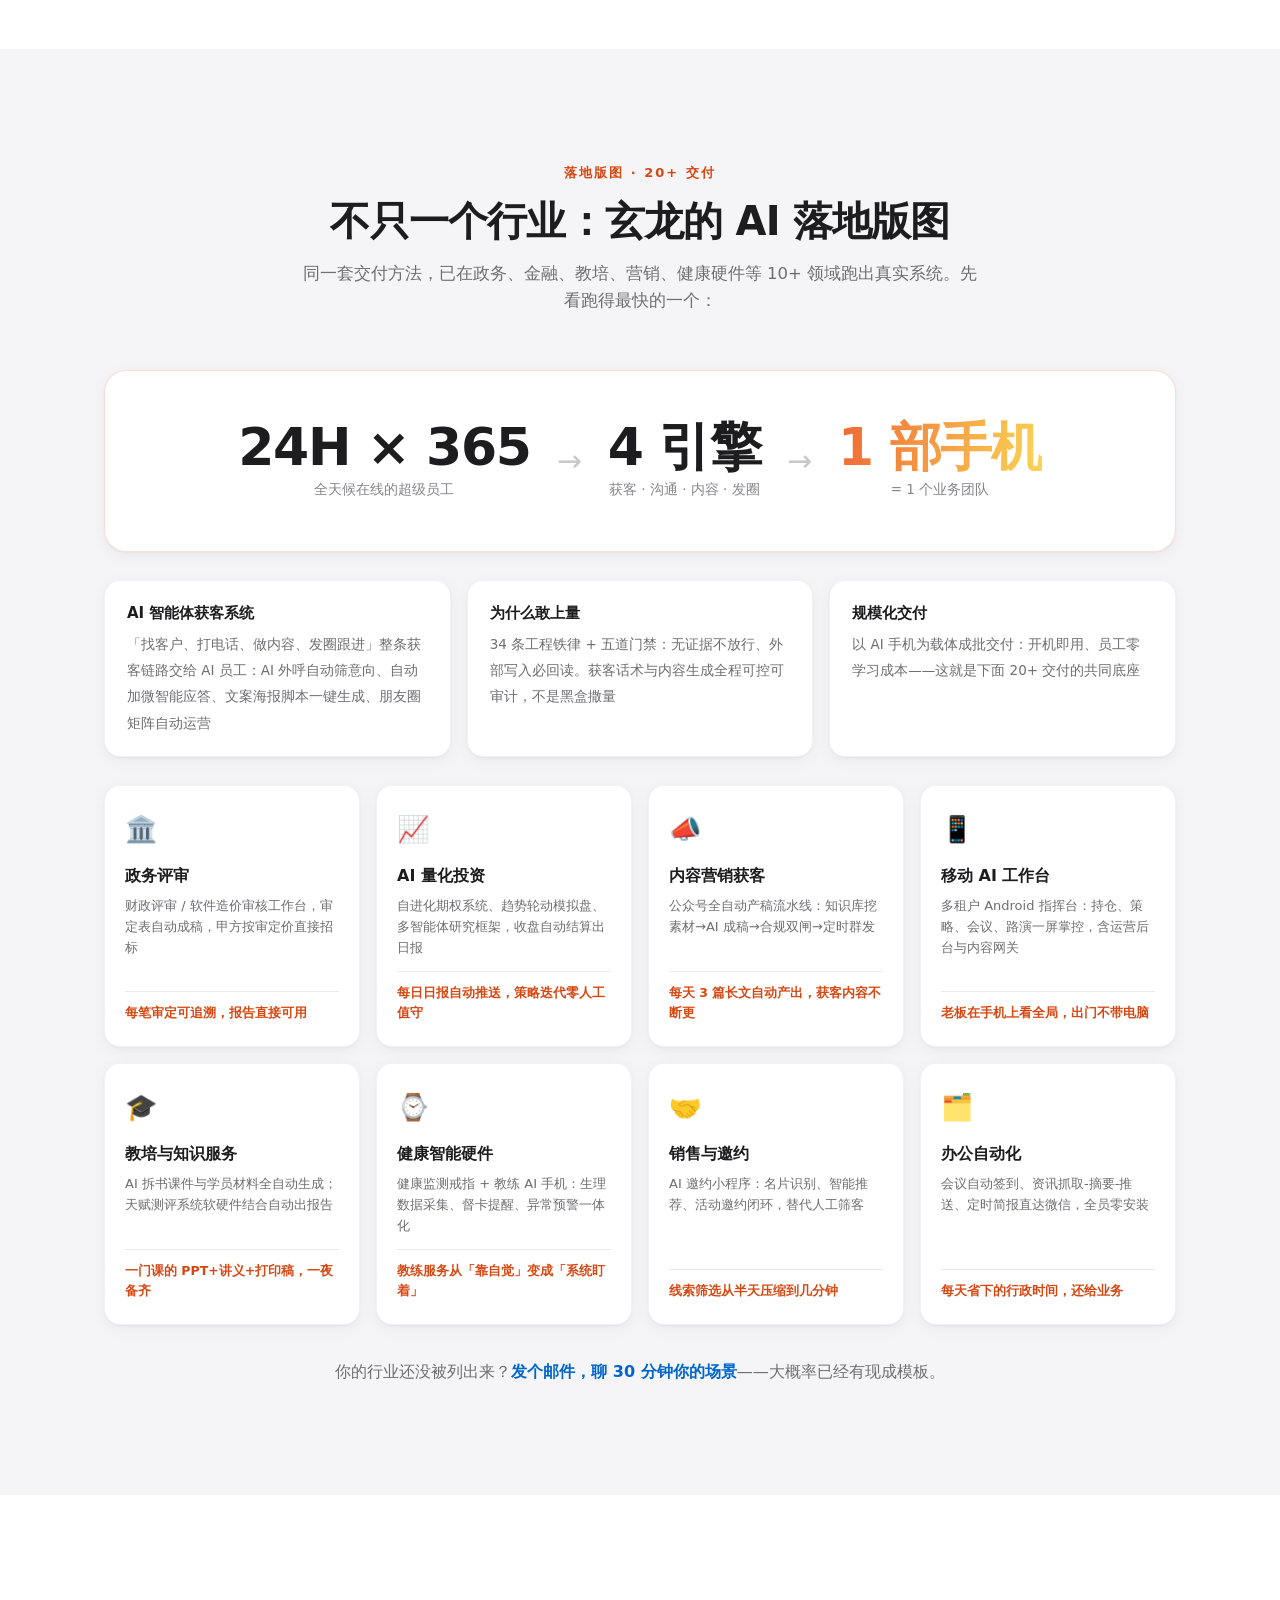
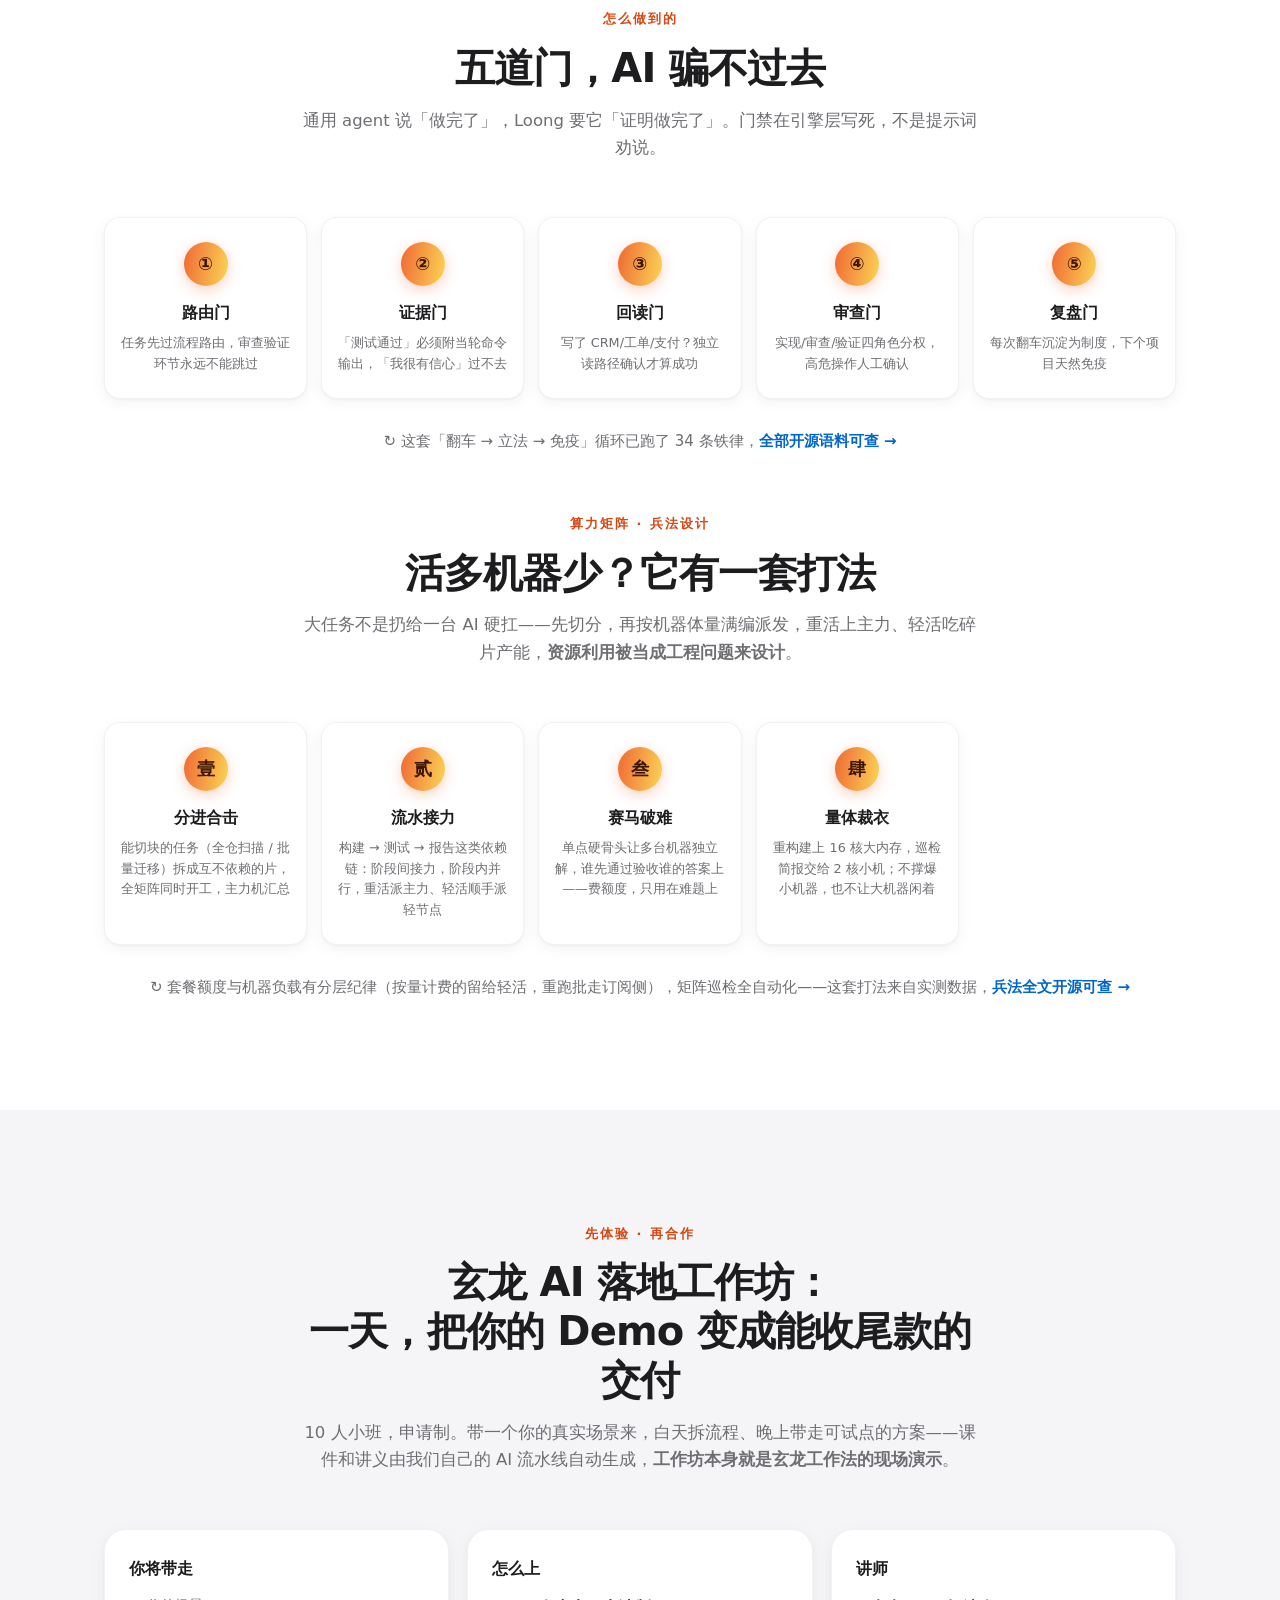
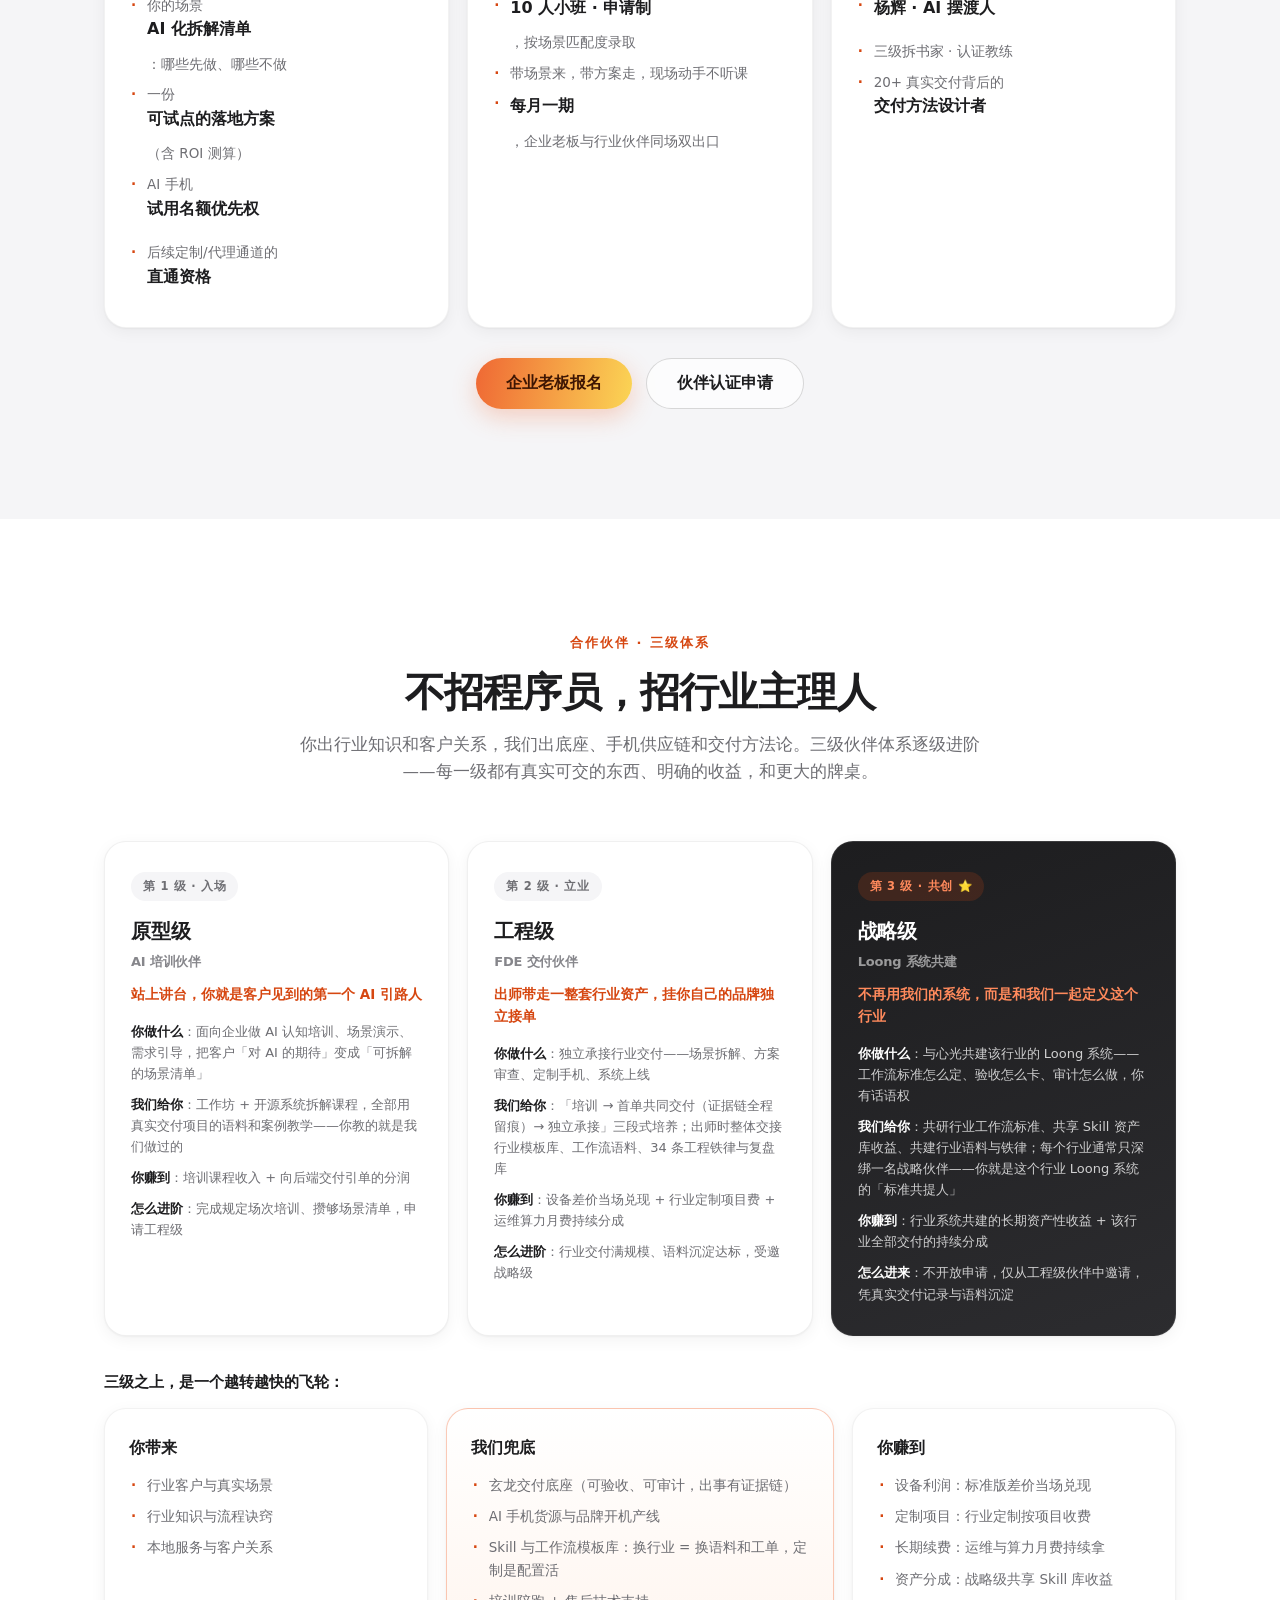
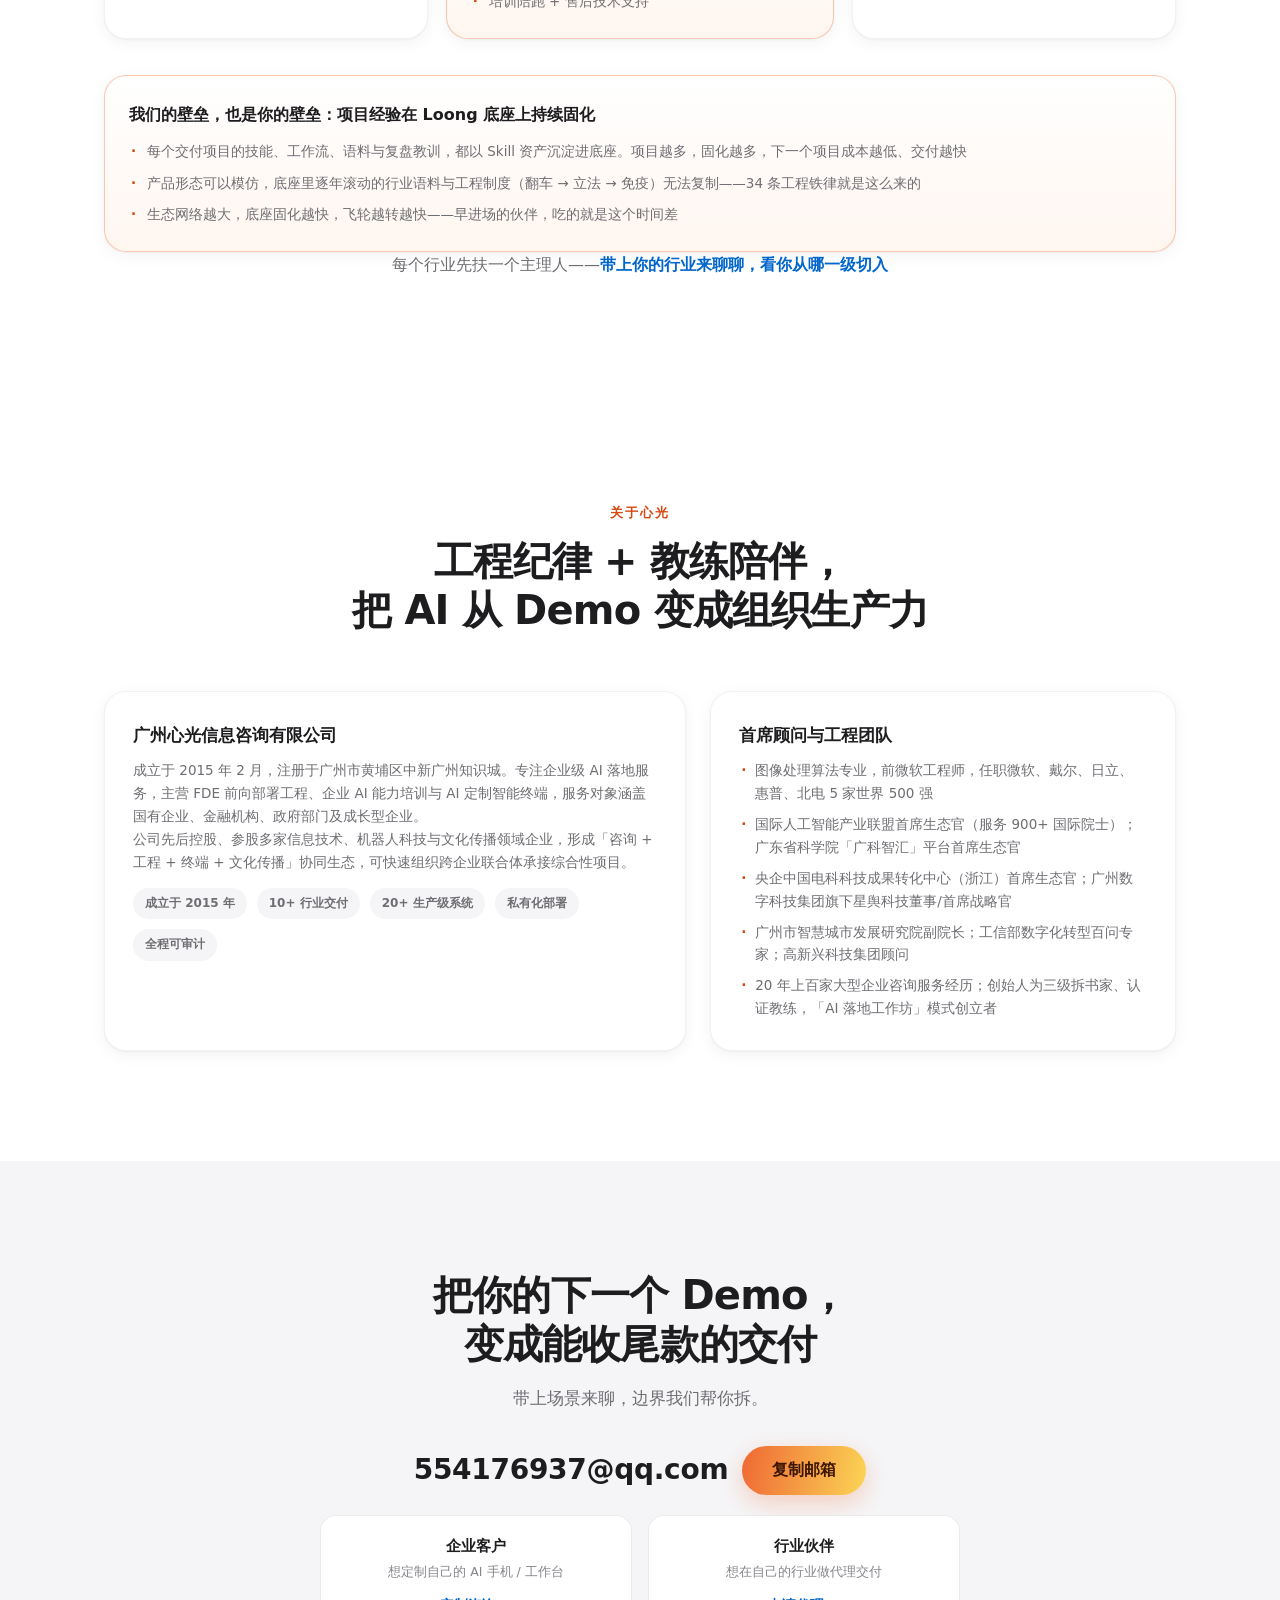
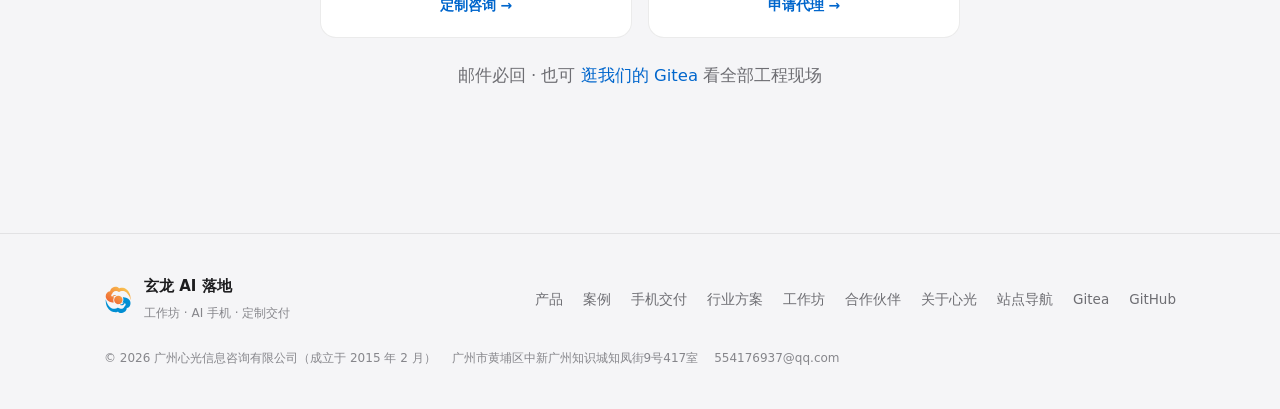
==== commit 56854495: "download: xuanlongtang APK switch to public release repo (login-free)" ====
--- a/index.html
+++ b/index.html
@@ -327,7 +327,7 @@
       <div class="dl-card">
         <b>玄龙期货 · Android 客户端 <span class="dl-ver-tag">v1.0.6</span></b>
         <p>企业 AI 定制手机首批预装案例：以红米手机为载体（Device Owner 管控 + AI 交互层），开机即达的期货行情交易终端。正式版 · 红蓝K线。</p>
-        <a href="https://gitea.aibay.asia/Loong/xuanlongtang/releases/download/v1.0.6/xuanlongtang-v1.0.6-release.apk" class="dl-cta">Android · .apk (54 MB) ↓</a>
+        <a href="https://gitea.aibay.asia/Loong/xuanlongtang-release/releases/download/v1.0.6/xuanlongtang-v1.0.6-release.apk" class="dl-cta">Android · .apk (54 MB) ↓ 免登录直下</a>
         <a href="mailto:554176937@qq.com?subject=企业AI定制手机咨询" class="dl-mail">企业定制机咨询 →</a>
       </div>
     </div>
